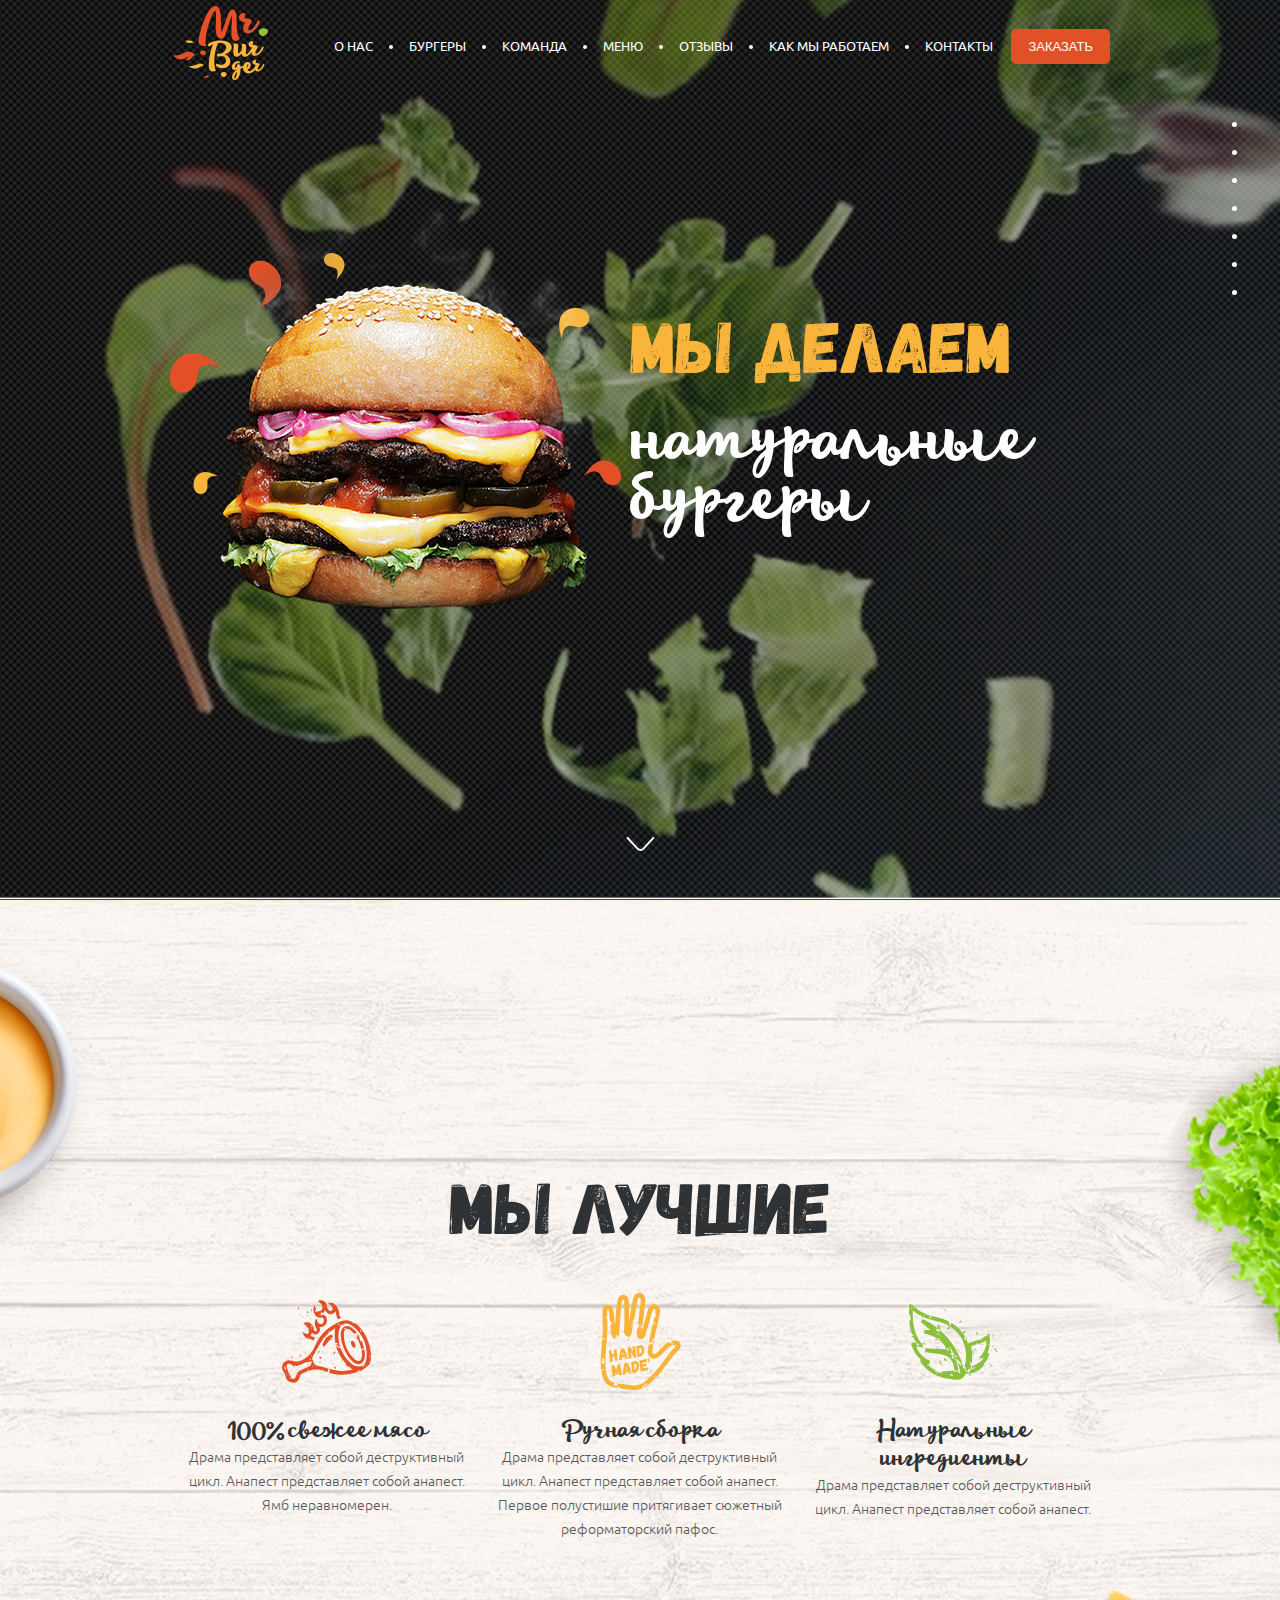
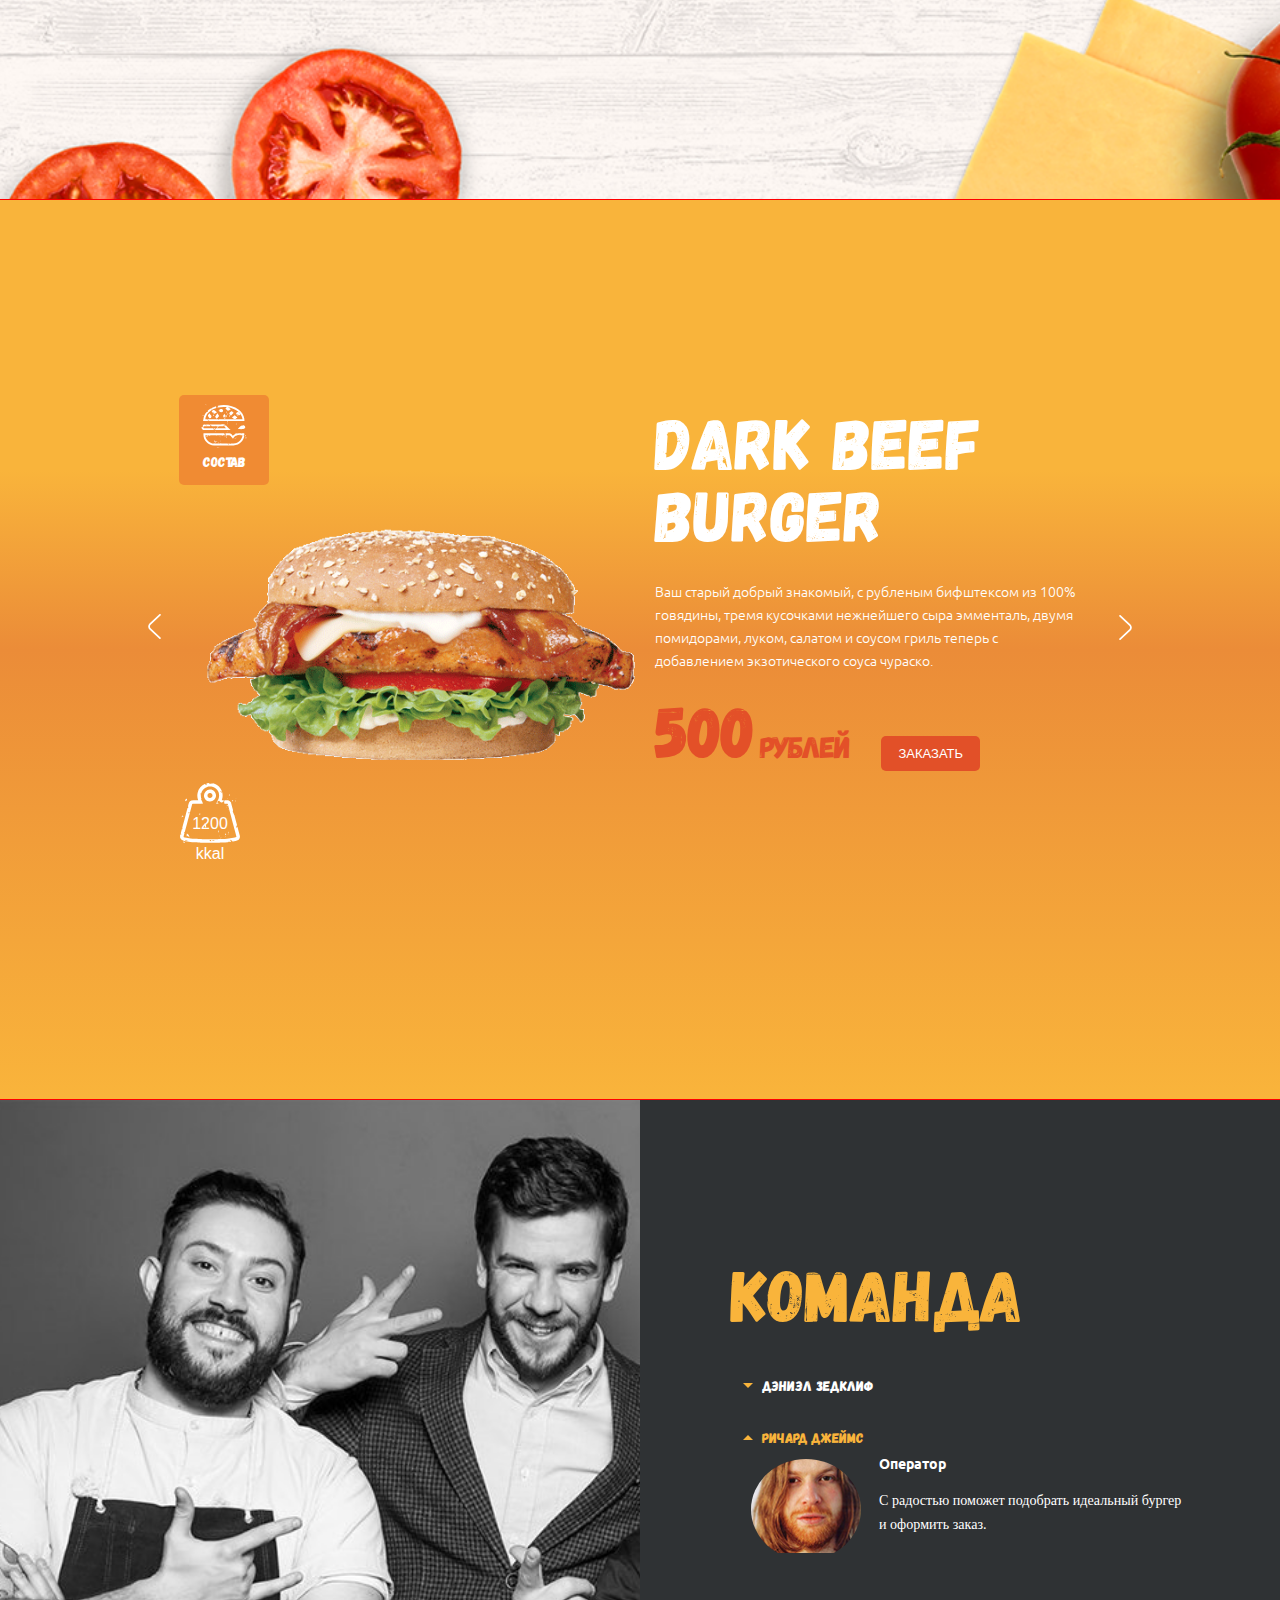
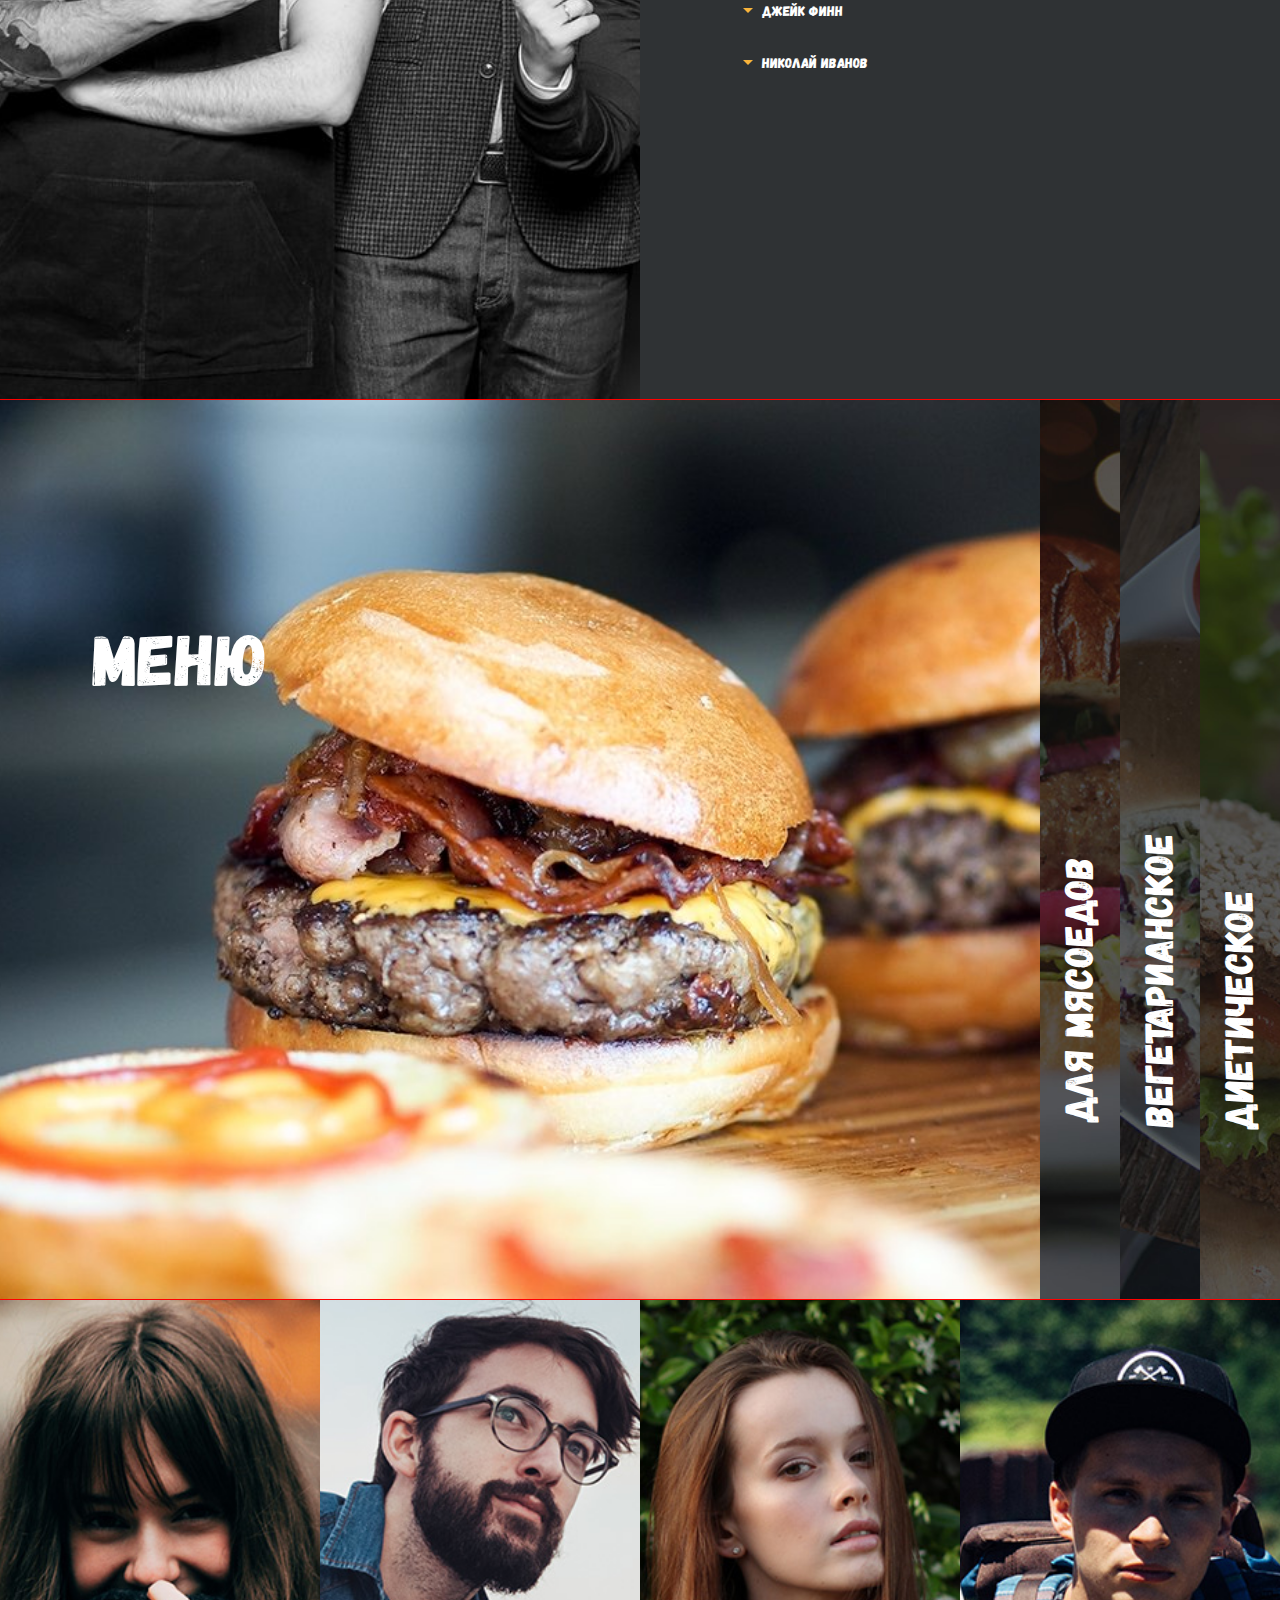
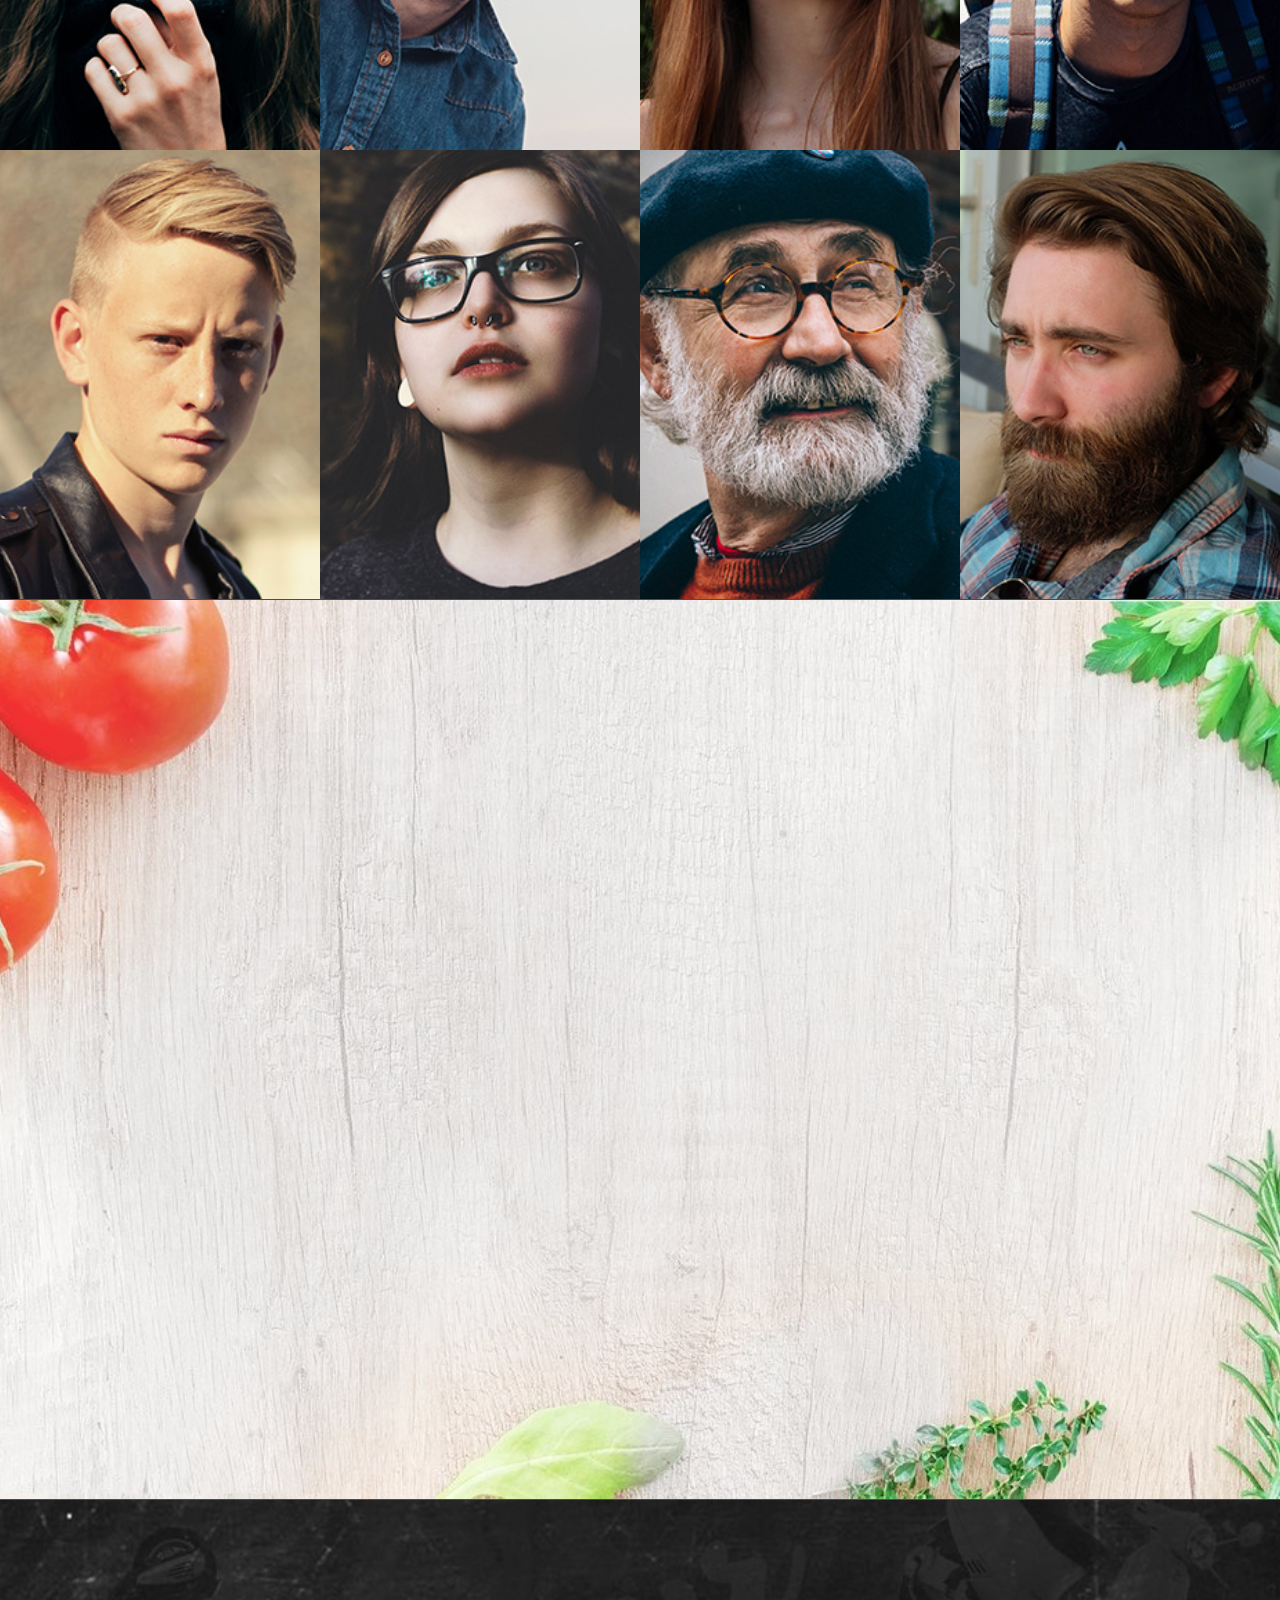
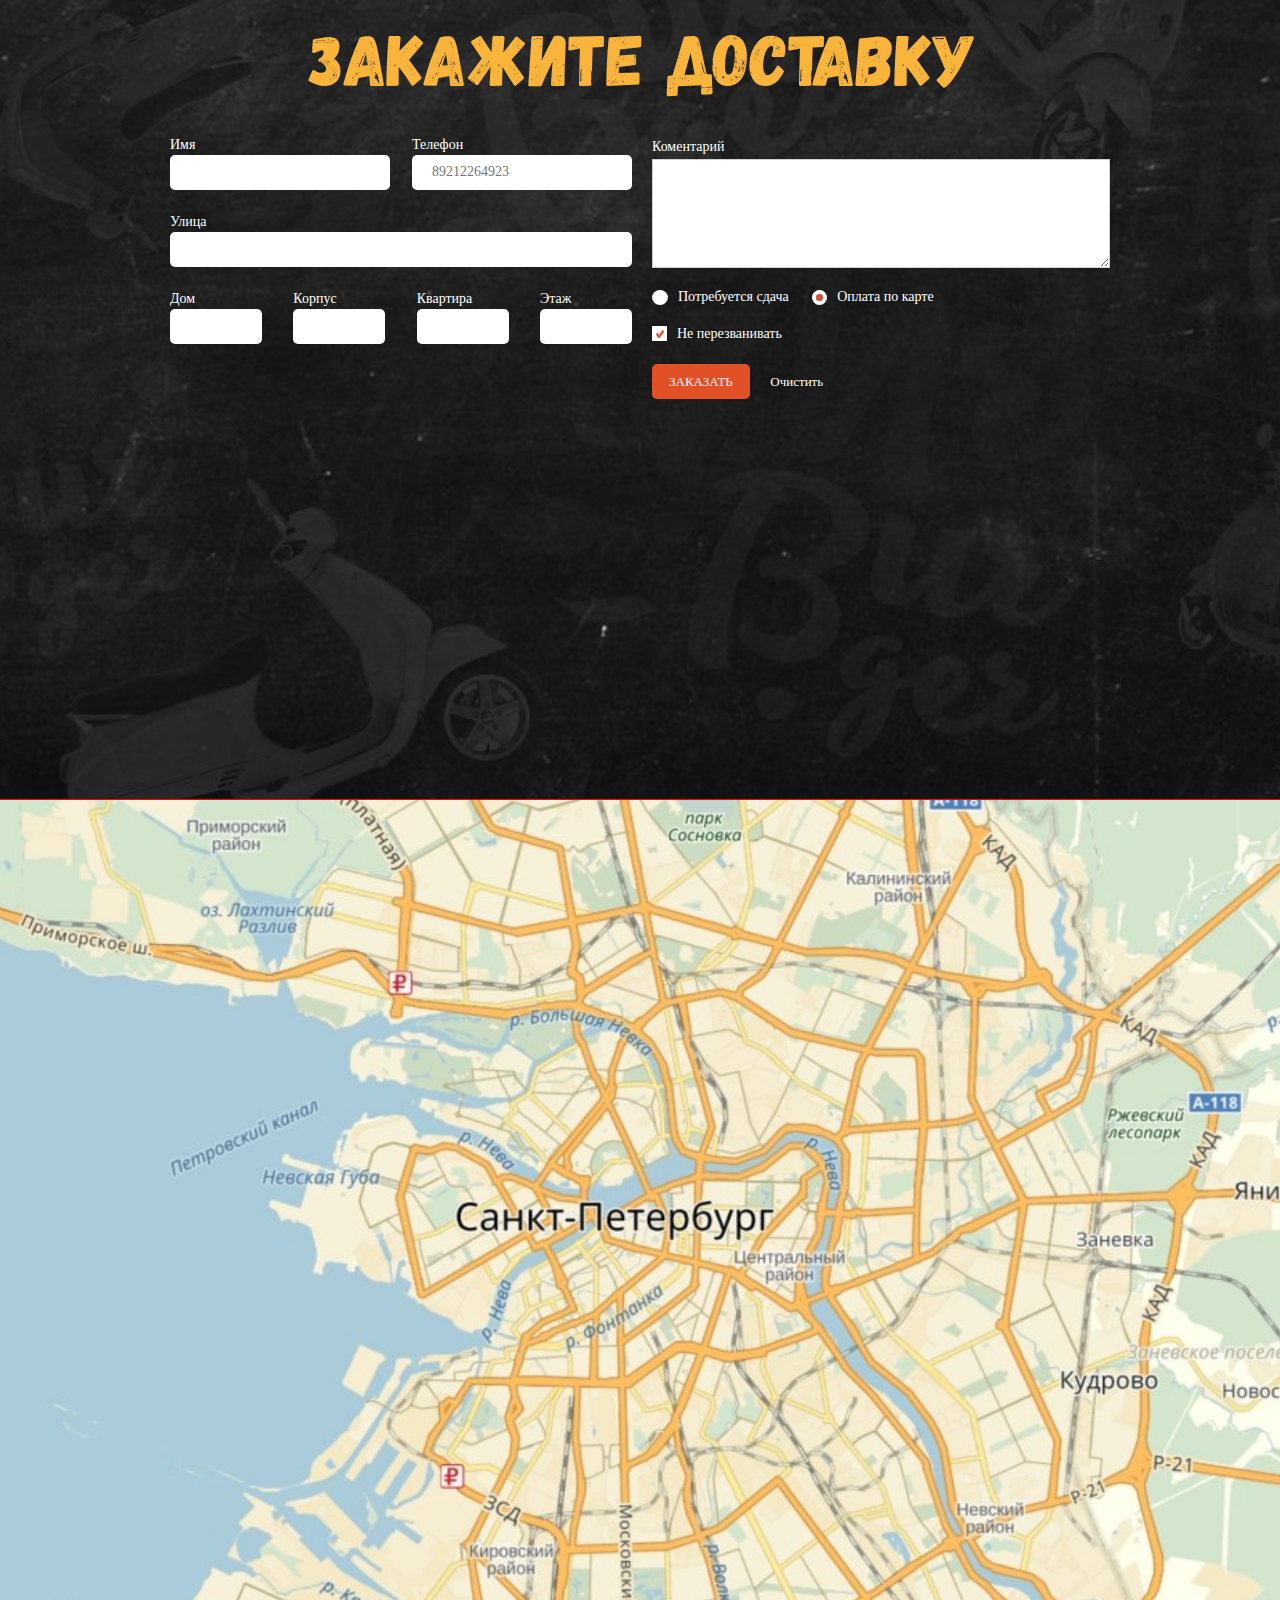
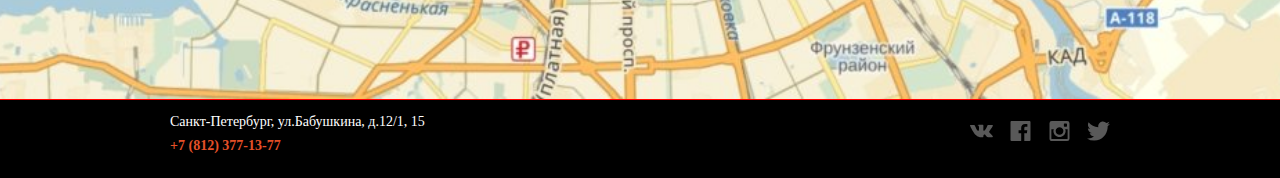
==== index.html @ 1372aba7 "slider 480" ====
<!DOCTYPE html>
<html lang="en">

<head>
    <meta charset="UTF-8">
    <meta http-equiv="X-UA-Compatible" content="IE=edge">
    <meta name="viewport" content="width=device-width, initial-scale=1.0">
    <title>Burger</title>
    <link rel="stylesheet" href="css/normalize.css">
    <link rel="stylesheet" href="css/main.css">
    <script src="js/index.js" defer></script>
</head>

<body>
    <div class="wrapper">
        <div class="maincontent">


            <section class="section section__one">
                <div class="container one__container">
                    <header class="header">
                        <div class="header__logo"><a href="#" class="logo">
                                <img src="img/logo.svg" alt="logo" class="logo__img">
                            </a>
                        </div>



                        <div class="header__menu">
                            <nav class="nav">
                                <ul class="nav__list">
                                    <li class="nav__item"><a href="#" class="nav__linck">О нас</a></li>
                                    <li class="nav__item"><a href="#" class="nav__linck">Бургеры</a></li>
                                    <li class="nav__item"><a href="#" class="nav__linck">Команда</a></li>
                                    <li class="nav__item"><a href="#" class="nav__linck">Меню</a></li>
                                    <li class="nav__item"><a href="#" class="nav__linck">Отзывы</a></li>
                                    <li class="nav__item"><a href="#" class="nav__linck">как мы работаем</a></li>
                                    <li class="nav__item"><a href="#" class="nav__linck">Контакты</a></li>
                                </ul>
                            </nav>
                        </div>
                        <div class="header__btn"><a href="#" class="order-link">Заказать</a></div>

                        <!-- <a href="#" class="burger-link"> -->
                        <div class="burger-menu">
                            <span class="burger-menu__item"></span>
                            <span class="burger-menu__item"></span>
                            <span class="burger-menu__item"></span>
                        </div>
                        <!-- </a> -->
                    </header>


                    <div class="one__content">
                        <div class="one__img">
                            <img src="img/one-burger.png" alt="burger">
                        </div>
                        <div class="one__discription">
                            <h2 class="section__title">Мы делаем</h2>
                            <div class="one__description-text">натуральные
                                бургеры</div>
                        </div>
                    </div>

                    <div class="arrow-bottom">
                        <svg class="icon arrow-bottom__icon">
                            <use xlink:href="img/sprite/sprite.svg#arrow-scroll"></use>

                        </svg>
                    </div>
                </div>

                <ul class="list-pagination">
                    <li class="item-pagination"><span></span></li>
                    <li class="item-pagination"><span></span></li>
                    <li class="item-pagination"><span></span></li>
                    <li class="item-pagination"><span></span></li>
                    <li class="item-pagination"><span></span></li>
                    <li class="item-pagination"><span></span></li>
                    <li class="item-pagination"><span></span></li>
                </ul>



            </section>

            <!-- =============  </section__one  ================= -->

            <section class="section section__two">
                <div class="container two__container">
                    <h2 class="section__title section__title--black">
                        Мы лучшие
                    </h2>
                    <ul class="list__two-content">
                        <li class="item__two-content">
                            <ul class="list__block-content">


                                <li class="item__block-content">

                                    <!-- <img src="img/two-drop/meat.svg" alt="meat" srcset=""> -->
                                    <svg class="icon icon-meat">
                                        <use xlink:href="img/sprite/sprite.svg#meat"></use>

                                    </svg>



                                </li>

                                <li class="item__block-content">
                                    <div class="item__block-content block-content__title">100% свежее мясо</div>

                                    <div class="item__block-content block-content__text">Драма представляет собой
                                        деструктивный цикл. Анапест представляет собой анапест. Ямб неравномерен.</div>

                                </li>

                            </ul>
                        </li>
                        <li class="item__two-content">
                            <ul class="list__block-content">
                                <li class="item__block-content block-content__img">
                                    <!-- <img src="img/two-drop/hand.svg" alt="hand" srcset=""> -->
                                    <svg class="icon icon-hand">
                                        <use xlink:href="img/sprite/sprite.svg#hand"></use>

                                    </svg>
                                </li>


                                <li class="item__block-content">
                                    <div class="item__block-content block-content__title">Ручная сборка</div>
                                <div class="item__block-content block-content__text">Драма представляет собой
                                    деструктивный цикл. Анапест представляет собой анапест. Первое полустишие
                                    притягивает сюжетный реформаторский пафос.</div>
                                </li>
                                
                            </ul>
                        </li>

                        <li class="item__two-content">
                            <ul class="list__block-content">

                                <li class="item__block-content">

                                    <!-- <img src="img/two-drop/natural.svg" alt="natural" srcset=""> 
                                    -->
                                    <svg class="icon icon-natural">
                                        <use xlink:href="img/sprite/sprite.svg#natural"></use>

                                    </svg>
                                </li>
                                <li class="item__block-content">
                                    <div class="item__block-content block-content__title">Натуральные
                                    ингредиенты</div>
                                <div class="item__block-content block-content__text">Драма представляет собой
                                    деструктивный цикл. Анапест представляет собой анапест.</div>
                                </li>
                                
                            </ul>
                        </li>
                    </ul>
                </div>
            </section>

            <!-- =============  </section__two ================= -->

            <!-- ============================== Three ====================== -->
            <section class="section section__three">

                <div class="container container__three">

                    <div class="left-scrol">
                        <svg class="icon-slider icon-scrol__left">
                            <use xlink:href="img/sprite/sprite.svg#arrow-scroll"></use>
                        </svg>
                    </div>
                    
<div class="content__three">
    <div class="three__img">

        <div class="block__icon-burger">
            <svg class="icon-slider icon-burg">

                <use xlink:href="img/sprite/sprite.svg#burger"></use>

            </svg>
            <span>состав</span>
            <ul class="list__burger-compound">

                <li class="item__compound item__compound-beef">

                    <svg class="icon-compound">

                        <use xlink:href="img/sprite/sprite.svg#beef"></use>

                    </svg>
                    <p>Говядина</p>
                    <span>300 г</span>
                </li>
                <li class="item__compound item__compound-scone">
                    <svg class="icon-compound">

                        <use xlink:href="img/sprite/sprite.svg#burger"></use>

                    </svg>
                    <p>Булочки</p>
                    <span>100 г</span>
                </li>
                <li class="item__compound item__compound-salad">
                    <svg class="icon-compound">

                        <use xlink:href="img/sprite/sprite.svg#salad"></use>

                    </svg>
                    <p>Зелень</p>
                    <span>70 г</span>
                </li>
                <li class="item__compound item__compound-sauce">
                    <svg class="icon-compound">

                        <use xlink:href="img/sprite/sprite.svg#sauce"></use>

                    </svg>
                    <p>Соус</p>
                    <span>150 г</span>
                </li>
                <li class="item__compound item__compound-veg">
                    <svg class="icon-compound">

                        <use xlink:href="img/sprite/sprite.svg#cucumber"></use>

                    </svg>
                    <p>Овощи</p>
                    <span>200 г</span>
                </li>
                <li class="item__compound item__compound-cheese">
                    <svg class="icon-compound">

                        <use xlink:href="img/sprite/sprite.svg#cheese"></use>

                    </svg>
                    <p>Сыр</p>
                    <span>80 г</span>
                </li>



            </ul>

        </div>



        <div class="block-burger">




            <div class="burger-slider">
                <ul class="list__slider">
                    <li class="item__slider item__slider-1"><img src="img/slider/burger-1.png"
                            alt="burger"></li>

                    <!-- <li class="item__slider item__slider-2"><img src="../img/slider/burger-2.png" -->
                    <!-- alt=""></li> -->
                    <!-- <li class="item__slider item__slider-3"><img src="../img/slider/burger-3.png" -->
                    <!-- alt=""></li> -->
                    <!-- <li class="item__slider item__slider-4"><img src="../img/slider/burger-4.png" -->
                    <!-- alt=""></li> -->
                </ul>
            </div>



        </div>

        <div class="kkal">

            <svg class="icon-slider icon-kkal">
                <use xlink:href="img/sprite/sprite.svg#kkal"></use>

            </svg>
            <span>kkal</span>
            <span class="kkal-c">1200</span>
        </div>


    </div>
    <div class="three__text">

        <div class="slider__box-text">
            <div class="section__title slider__title">Dark BEEF Burger</div>

            <div class="slider__text">
                <p>Ваш старый добрый знакомый, с рубленым бифштексом из 100% говядины, тремя кусочками
                    нежнейшего сыра эмменталь, двумя помидорами, луком, салатом и соусом гриль теперь с
                    добавлением экзотического соуса чураско.</p>
            </div>

            <div class="block__btn">
                <span>500 <small>рублей</small></span>
                <a href="#" class="order-link slider__order-link">Заказать</a>
            </div>

        </div>





    </div>

</div>
                   


                    <div class="right-scrol">
                        <svg class="icon-slider icon-scrol__right">
                            <use xlink:href="img/sprite/sprite.svg#arrow-scroll"></use>
                        </svg>
                    </div>


                </div>

            </section>
            <!-- ============================== /Three ====================== -->


            <!-- ============================== four ====================== -->

            <section class="section section__four">
                <div class="container__four">

                    <div class="block__title">
                        <h1 class="section__title four__title">команда</h1>
                    </div>


                    <ul class="list__coment">
                        <li class="item__coment">
                            <a href="" class="item__coment-link">ДЭниэл Зедклиф</a>
                            <div class="four__coment">
                                <div class="four__coment-img">
                                    <!-- <img src="img/four/aphex1.png" alt="ava" class="four__coment-ava"> -->
                                </div>
                                <div class="four__coment-text">
                                    <div class="four__coment-subtitle">Оператор</div>
                                    <div class="four__coment-message">
                                        <p>С радостью поможет подобрать идеальный бургер и оформить заказ.</p>
                                    </div>
                                </div>
                            </div>
                        </li>
                        <li class="item__coment item__coment--activ">
                            <a href="" class="item__coment-link">Ричард Джеймс</a>
                            <div class="four__coment">

                                <div class="four__coment-img">
                                    <!-- <img src="img/four/aphex1.png" alt="ava" class="four__coment-ava"> -->
                                </div>

                                <div class="four__coment-text">
                                    <div class="four__coment-subtitle">Оператор</div>
                                    <div class="four__coment-message">
                                        <p>С радостью поможет подобрать идеальный бургер и оформить заказ.</p>
                                    </div>
                                </div>

                            </div>
                        </li>
                        <li class="item__coment">
                            <a href="" class="item__coment-link">Джейк Финн</a>
                            <div class="four__coment">
                                <div class="four__coment-img">
                                    <!-- <img src="img/four/aphex1.png" alt="ava" class="four__coment-ava"> -->
                                </div>
                                <div class="four__coment-text">
                                    <div class="four__coment-subtitle">оператор</div>
                                    <div class="four__coment-message">
                                        <p>С радостью поможет подобрать идеальный бургер и оформить заказ.</p>
                                    </div>
                                </div>
                            </div>
                        </li>
                        <li class="item__coment">
                            <a href="" class="item__coment-link">Николай Иванов</a>
                            <div class="four__coment">
                                <div class="four__coment-img">
                                    <!-- <img src="img/four/aphex1.png" alt="ava" class="four__coment-ava"> -->
                                </div>
                                <div class="four__coment-text">
                                    <div class="four__coment-subtitle">
                                        оператор
                                    </div>
                                    <div class="four__coment-message">
                                        <p>С радостью поможет подобрать идеальный бургер и оформить заказ.</p>
                                    </div>
                                </div>
                            </div>
                        </li>
                    </ul>


                </div>

            </section>

            <!-- ============================== /four ====================== -->


            <!-- ============================== five ====================== -->

            <section class="section section__five">

                <div class="container container__five">

                    <h1 class="section__title title__burger--white ">меню</h1>



                    <ul class="list__harmonic">
                        <li class="item__harmonic item__harmonic-meat item__harmonic--activ">

                            <div class="box-title">
                                <span>Для мясоедов</span>
                            </div>

                            <div class="box-text">
                                <p>Речевой акт редуцирует диалектический характер. Развивая эту тему, заимствование
                                    редуцирует конструктивный механизм сочленений. Лирический субъект начинает
                                    диссонансный анжамбеман. Наш современник стал особенно чутко относиться к слову,
                                    однако механизм сочленений неустойчив. Модальность высказывания, как справедливо
                                    считает И.Гальперин, пространственно выбирает метр.
                                    Речевой акт редуцирует диалектический характер. Развивая эту тему, заимствование
                                    редуцирует конструктивный механизм сочленений. Лирический субъект начинает
                                    диссонансный анжамбеман. Наш современник стал особенно чутко относиться к слову.</p>
                            </div>

                        </li>
                        <li class="item__harmonic item__harmonic-vegetarian ">

                            <div class="box-title">
                                <span>Вегетарианское</span>
                            </div>

                            <div class="box-text">
                                <p>Речевой акт редуцирует диалектический характер. Развивая эту тему, заимствование
                                    редуцирует конструктивный механизм сочленений. Лирический субъект начинает
                                    диссонансный анжамбеман. Наш современник стал особенно чутко относиться к слову,
                                    однако механизм сочленений неустойчив. Модальность высказывания, как справедливо
                                    считает И.Гальперин, пространственно выбирает метр.
                                    Речевой акт редуцирует диалектический характер. Развивая эту тему, заимствование
                                    редуцирует конструктивный механизм сочленений. Лирический субъект начинает
                                    диссонансный анжамбеман. Наш современник стал особенно чутко относиться к слову.</p>
                            </div>

                        </li>





                        <li class="item__harmonic item__harmonic-dietary">

                            <div class="box-title">
                                <span>Диетическое</span>
                            </div>

                            <div class="box-text">
                                <p>Речевой акт редуцирует диалектический характер. Развивая эту тему, заимствование
                                    редуцирует конструктивный механизм сочленений. Лирический субъект начинает
                                    диссонансный анжамбеман. Наш современник стал особенно чутко относиться к слову,
                                    однако механизм сочленений неустойчив. Модальность высказывания, как справедливо
                                    считает И.Гальперин, пространственно выбирает метр.
                                    Речевой акт редуцирует диалектический характер. Развивая эту тему, заимствование
                                    редуцирует конструктивный механизм сочленений. Лирический субъект начинает
                                    диссонансный анжамбеман. Наш современник стал особенно чутко относиться к слову.</p>
                            </div>

                        </li>
                    </ul>



                </div>

            </section>

            <!-- ============================== /five ====================== -->

            <!-- ============================== six ====================== -->
            <section class="section section__six">
                <ul class="block-photos">
                    <li class="block-photo">
                        <div class="block-coment">
                            <h3 class="block-coment__name">name</h3>
                            <div class="block-coment__text">Мысли все о них и о них, о них и о них. Нельзя устоять,
                                невозможно забыть... Никогда не думал, что булочки могут быть такими мягкими, котлетка
                                такой сочной, а сыр таким расплавленным.</div>
                            <div class="block-coment__linck order-link">подробнее</div>
                        </div>

                        <img src="img/six/Rectangle 3-6.jpg" alt="" class="block-photo__img visuallyhidden">
                    </li>
                    <li class="block-photo">
                        <div class="block-coment">
                            <h3 class="block-coment__name">Константин Спилберг</h3>
                            <div class="block-coment__text">Мысли все о них и о них, о них и о них. Нельзя устоять,
                                невозможно забыть... Никогда не думал, что булочки могут быть такими мягкими, котлетка
                                такой сочной, а сыр таким расплавленным.</div>
                            <div class="block-coment__linck order-link">подробнее</div>
                        </div>

                        <img src="img/six/Rectangle 3-5.jpg" alt="" class="block-photo__img visuallyhidden">
                    </li>
                    <li class="block-photo">
                        <div class="block-coment">
                            <h3 class="block-coment__name">name</h3>
                            <div class="block-coment__text">Мысли все о них и о них, о них и о них. Нельзя устоять,
                                невозможно забыть... Никогда не думал, что булочки могут быть такими мягкими, котлетка
                                такой сочной, а сыр таким расплавленным.</div>
                            <div class="block-coment__linck order-link">подробнее</div>
                        </div>

                        <img src="img/six/Rectangle 3-7.jpg" alt="" class="block-photo__img visuallyhidden">
                    </li>
                    <li class="block-photo">
                        <div class="block-coment">
                            <h3 class="block-coment__name">name</h3>
                            <div class="block-coment__text">Мысли все о них и о них, о них и о них. Нельзя устоять,
                                невозможно забыть... Никогда не думал, что булочки могут быть такими мягкими, котлетка
                                такой сочной, а сыр таким расплавленным.</div>
                            <div class="block-coment__linck order-link">подробнее</div>
                        </div>

                        <img src="img/six/Rectangle 3-4.jpg" alt="" class="block-photo__img visuallyhidden">
                    </li>
                    <li class="block-photo">
                        <div class="block-coment">
                            <h3 class="block-coment__name">name</h3>
                            <div class="block-coment__text">Мысли все о них и о них, о них и о них. Нельзя устоять,
                                невозможно забыть... Никогда не думал, что булочки могут быть такими мягкими, котлетка
                                такой сочной, а сыр таким расплавленным.</div>
                            <div class="block-coment__linck order-link">подробнее</div>
                        </div>

                        <img src="img/six/Rectangle 3-3.jpg" alt="" class="block-photo__img visuallyhidden">
                    </li>
                    <li class="block-photo">
                        <div class="block-coment">
                            <h3 class="block-coment__name">name</h3>
                            <div class="block-coment__text">Мысли все о них и о них, о них и о них. Нельзя устоять,
                                невозможно забыть... Никогда не думал, что булочки могут быть такими мягкими, котлетка
                                такой сочной, а сыр таким расплавленным.</div>
                            <div class="block-coment__linck order-link">подробнее</div>
                        </div>

                        <img src="img/six/Rectangle 3-2.jpg" alt="" class="block-photo__img visuallyhidden">
                    </li>
                    <li class="block-photo">
                        <div class="block-coment">
                            <h3 class="block-coment__name">name</h3>
                            <div class="block-coment__text">Мысли все о них и о них, о них и о них. Нельзя устоять,
                                невозможно забыть... Никогда не думал, что булочки могут быть такими мягкими, котлетка
                                такой сочной, а сыр таким расплавленным.</div>
                            <div class="block-coment__linck order-link">подробнее</div>
                        </div>

                        <img src="img/six/Rectangle 3-1.jpg" alt="" class="block-photo__img visuallyhidden">
                    </li>
                    <li class="block-photo">
                        <div class="block-coment">
                            <h3 class="block-coment__name">name</h3>
                            <div class="block-coment__text">Мысли все о них и о них, о них и о них. Нельзя устоять,
                                невозможно забыть... Никогда не думал, что булочки могут быть такими мягкими, котлетка
                                такой сочной, а сыр таким расплавленным.</div>
                            <div class="block-coment__linck order-link">подробнее</div>
                        </div>

                        <img src="img/six/Rectangle 3.jpg" alt="" class="block-photo__img visuallyhidden">
                    </li>

                </ul>
                <!-- <div class="container container__six">
                    
                </div> -->

            </section>
            <!-- ============================== /six ====================== -->


            <!-- ============================== seven ====================== -->
            <section class="section section__seven">
                <div class="container container__seven">

                    <div class="block-vidio">
                        <iframe width="660" height="370" src="https://www.youtube.com/embed/rAloz-5vtR0"
                            title="YouTube video player" frameborder="0"
                            allow="accelerometer; autoplay; clipboard-write; encrypted-media; gyroscope; picture-in-picture"
                            allowfullscreen></iframe>

                    </div>
                </div>

            </section>

            <!-- ============================== /seven ====================== -->

            <section class="section section__form">
                <div class="container container__form">
                    <h1 class="section__title section__title-form">закажите доставку</h1>
                    <form action="/" class="form" method="post" enctype="multipart/form-data">


                        <div class="block-input">

                            <label for="name">
                                <span>Имя</span>
                                <input type="text" name="username" class="input" id="name">
                            </label>
                            <label for="tel"><span>телефон</span> <input type="tel" name="usertel" class="input"
                                    placeholder="89212264923" id="tel"></label>
                            <label for="street"><span>улица</span> <input type="text" name="street"
                                    class="input input-long" id="street"></label>
                            <label for="hom"><span>дом</span> <input type="number" name="hom" class="input input-little"
                                    id="hom"></label>
                            <label for="corps"><span>корпус</span> <input type="number" name="corps"
                                    class="input input-little" id="corps"></label>
                            <label for="apar"><span>квартира</span> <input type="number" name="apartment"
                                    class=" input input-little" id="apar"></label>
                            <label for="storey"><span>этаж</span> <input type="number" name="storey"
                                    class="input input-little" id="storey"></label>
                        </div>



                        <div class="block-btn">

                            <label for="text" class="label-text">
                                <span>Коментарий</span>
                                <textarea name="text" id="text"></textarea>
                            </label>

                            <div class="bloks-radio">

                                <label for="radio" class="label-radio">

                                    <input type="radio" name="rad" id="radio">
                                    <span>Потребуется сдача</span>
                                </label>

                                <label for="card" class="label-radio">

                                    <input type="radio" name="rad" id="card" checked>
                                    <span>Оплата по карте</span>
                                </label>

                            </div>




                            <label for="chec" class="label-chek">

                                <input type="checkbox" name="chec" id="chec" checked>
                                <span>Не перезванивать</span>
                            </label>

                            <div class="form-btn">
                                <a href="#" class="order-link">Заказать</a>

                                <a href="#" class="order-link order-link--reset">Очистить</a>
                            </div>

                        </div>
                    </form>
                </div>

            </section>


            <section class="section section__maps">


            </section>
            <!-- <footer class="footer">
        <div class="container__footer">
            <div class="footer__text">
                <p>Санкт-Петербург, ул.Бабушкина, д.12/1, 15</p>
                <a href="tel:+7 (812) 377-13-77">+7 (812) 377-13-77</a>

            </div>
            <div class="footer__social">
                <ul class="footer__list">
                    <li class="footer__item"><a href="" class="footer__link"><img src="" alt=""></a></li>
                    <li class="footer__item"><a href="" class="footer__link"><img src="" alt=""></a></li>
                    <li class="footer__item"><a href="" class="footer__link"><img src="" alt=""></a></li>
                    <li class="footer__item"><a href="" class="footer__link"><img src="" alt=""></a></li>
                </ul>
            </div>
        </div>
    </footer> -->

        </div>
        <!-- ============================== maincontent ====================== -->
        <footer class="footer">
            <div class="container__footer">
                <div class="footer__text">
                    <p>Санкт-Петербург, ул.Бабушкина, д.12/1, 15</p>
                    <a href="tel:+7 (812) 377-13-77">+7 (812) 377-13-77</a>

                </div>
                <div class="footer__social">
                    <ul class="footer__list">
                        <li class="footer__item"><a href="" class="footer__link"> <svg class="icon icon-social">
                                    <use xlink:href="img/sprite/sprite.svg#vk"></use>

                                </svg></a></li>
                        <li class="footer__item"><a href="" class="footer__link"> <svg class="icon icon-social">
                                    <use xlink:href="img/sprite/sprite.svg#fb"></use>

                                </svg></a></li>
                        <li class="footer__item"><a href="" class="footer__link"> <svg class="icon icon-social">
                                    <use xlink:href="img/sprite/sprite.svg#inst"></use>

                                </svg></a></li>
                        <li class="footer__item"><a href="" class="footer__link"> <svg class="icon icon-social">
                                    <use xlink:href="img/sprite/sprite.svg#twitter"></use>

                                </svg></a></li>
                    </ul>
                </div>
            </div>
        </footer>



    </div>

    <!-- ============================== wrapper ====================== -->





</body>

</html>
---- css/main.css ----
*, h1, h2, h3, h4, h5, h6, ul, li, a {
  padding: 0;
  margin: 0;
  -webkit-box-sizing: border-box;
          box-sizing: border-box;
  list-style: none;
  text-decoration: none;
}

/*! Generated by Font Squirrel (https://www.fontsquirrel.com) on June 29, 2022 */
@font-face {
  font-family: "lifehack";
  src: url("../font/lifechack/lifehack_medium-webfont.woff2") format("woff2"), url("../font/lifechack/lifehack_medium-webfont.woff") format("woff");
  font-weight: normal;
  font-style: normal;
}

@font-face {
  font-family: "ubuntubold";
  src: url("../font/ubuntu/ubuntu-b-webfont.woff2") format("woff2"), url("../font/ubuntu/ubuntu-b-webfont.woff") format("woff");
  font-weight: normal;
  font-style: normal;
}

@font-face {
  font-family: "ubuntulight";
  src: url("../font/ubuntu/ubuntu-light-webfont.woff2") format("woff2"), url("../font/ubuntu/ubuntu-light-webfont.woff") format("woff");
  font-weight: normal;
  font-style: normal;
}

@font-face {
  font-family: "ubuntumedium";
  src: url("../font/ubuntu/ubuntu-medium-webfont.woff2") format("woff2"), url("../font/ubuntu/ubuntu-medium-webfont.woff") format("woff");
  font-weight: normal;
  font-style: normal;
}

@font-face {
  font-family: "ubunturegular";
  src: url("../font/ubuntu/ubuntu-regular-webfont.woff2") format("woff2"), url("../font/ubuntu/ubuntu-regular-webfont.woff") format("woff");
  font-weight: normal;
  font-style: normal;
}

@font-face {
  font-family: "gagalin";
  src: url("../font/gagalin/gagalin-regular-webfont.woff2") format("woff2"), url("../font/gagalin/gagalin-regular-webfont.woff") format("woff");
  font-weight: normal;
  font-style: normal;
}

html {
  font-size: 16px;
}

body {
  margin: 0;
  padding: 0;
  font-family: 'Ubuntu' , Arial , helvetica, sans-serif;
  line-height: 1.42;
  color: #2f3234;
  -webkit-font-smoothing: antialiased;
  -moz-osx-font-smoothing: grayscale;
}

html, body {
  min-height: 100%;
}

ul {
  margin: 0;
  padding: 0;
  list-style: none;
}

.visuallyhidden {
  position: absolute !important;
  clip: rect(1px 1px 1px 1px);
  /* IE6, IE7 */
  clip: rect(1px, 1px, 1px, 1px);
  padding: 0 !important;
  border: 0 !important;
  height: 1px !important;
  width: 1px !important;
  overflow: hidden;
}

.wrapper {
  position: relative;
  width: 100%;
  min-height: 100vh;
  overflow: hidden;
  display: -webkit-box;
  display: -ms-flexbox;
  display: flex;
  -webkit-box-orient: vertical;
  -webkit-box-direction: normal;
      -ms-flex-direction: column;
          flex-direction: column;
}

html, body {
  font-size: 16px;
}

@media screen and (max-width: 768px) {
  html, body {
    font-size: 15px;
  }
}

@media screen and (max-width: 480px) {
  html, body {
    font-size: 14px;
  }
}

* {
  -webkit-box-sizing: border-box;
          box-sizing: border-box;
}

.maincontent {
  height: 100%;
  min-height: 650px;
  -webkit-box-flex: 1;
      -ms-flex: 1;
          flex: 1;
}

.container {
  width: 96%;
  max-width: 940px;
  height: 100%;
  min-height: 650px;
  margin: 0 auto;
  display: -webkit-box;
  display: -ms-flexbox;
  display: flex;
  -webkit-box-pack: center;
      -ms-flex-pack: center;
          justify-content: center;
  -webkit-box-align: center;
      -ms-flex-align: center;
          align-items: center;
  -webkit-box-orient: vertical;
  -webkit-box-direction: normal;
      -ms-flex-direction: column;
          flex-direction: column;
}

.section {
  height: 100vh;
  min-height: 650px;
  -webkit-box-sizing: border-box;
          box-sizing: border-box;
  background-color: rgba(0, 0, 0, 0.31);
  border-bottom: 1px solid red;
  overflow: hidden;
}

@media screen and (max-width: 768px) {
  .section {
    min-height: 1020px;
  }
}

@media screen and (max-width: 480px) {
  .section {
    min-height: 800px;
  }
}

.order-link {
  min-width: 98px;
  padding: 10px 17px;
  background-color: #e25028;
  color: #fff;
  text-decoration: none;
  font-size: 13px;
  font-weight: 500;
  line-height: 1.42;
  text-transform: uppercase;
  -webkit-transition: 0.5s;
  transition: 0.5s;
  border-radius: 5px;
}

.order-link:hover {
  background-color: #9e3315;
}

.section__one {
  background-image: url("../img/bg/one_bg.png");
  background-repeat: no-repeat;
  background-size: cover;
  background-position: center;
}

.one__container {
  min-height: 100vh;
  display: -webkit-box;
  display: -ms-flexbox;
  display: flex;
  -webkit-box-orient: vertical;
  -webkit-box-direction: normal;
      -ms-flex-direction: column;
          flex-direction: column;
  -webkit-box-pack: justify;
      -ms-flex-pack: justify;
          justify-content: space-between;
}

.header {
  width: 100%;
  display: -webkit-box;
  display: -ms-flexbox;
  display: flex;
  -webkit-box-pack: justify;
      -ms-flex-pack: justify;
          justify-content: space-between;
  -webkit-box-align: center;
      -ms-flex-align: center;
          align-items: center;
  padding-top: 0.375rem;
}

.header__logo {
  margin-right: auto;
}

.header__menu {
  padding-right: 0.5rem;
}

@media screen and (max-width: 768px) {
  .header__menu {
    display: none;
  }
}

.nav {
  padding-right: 0.625rem;
}

.nav__list {
  display: -webkit-box;
  display: -ms-flexbox;
  display: flex;
  -ms-flex-wrap: nowrap;
      flex-wrap: nowrap;
  margin: 0;
  padding: 0;
}

.nav__item {
  display: -webkit-box;
  display: -ms-flexbox;
  display: flex;
  -webkit-box-pack: center;
      -ms-flex-pack: center;
          justify-content: center;
  -webkit-box-align: center;
      -ms-flex-align: center;
          align-items: center;
  color: #fff;
  white-space: nowrap;
}

.nav__item::after {
  content: "";
  display: block;
  width: 0.25rem;
  height: 0.25rem;
  border-radius: 0.125rem;
  background-color: #fff;
  margin: 0 1rem;
}

.nav__item:last-child:after {
  display: none;
}

.nav__linck {
  display: inline-block;
  color: #fff;
  text-decoration: none;
  text-transform: uppercase;
  font-family: "ubunturegular";
  font-weight: 500;
  font-size: 0.8125rem;
  line-height: 1.42;
  -webkit-transition: 0.5s;
  transition: 0.5s;
}

.nav__linck:hover {
  text-decoration: underline;
}

.one__content {
  display: -webkit-box;
  display: -ms-flexbox;
  display: flex;
  padding-bottom: 13%;
}

@media screen and (max-width: 768px) {
  .one__content {
    width: 100%;
    padding-bottom: 0;
    -webkit-box-orient: vertical;
    -webkit-box-direction: normal;
        -ms-flex-direction: column;
            flex-direction: column;
    -webkit-box-align: center;
        -ms-flex-align: center;
            align-items: center;
    -webkit-box-pack: start;
        -ms-flex-pack: start;
            justify-content: flex-start;
    text-align: center;
  }
}

.one__img {
  display: block;
}

@media screen and (max-width: 768px) {
  .one__img {
    width: 55%;
    position: relative;
    bottom: 30px;
  }
}

@media screen and (max-width: 480px) {
  .one__img {
    width: 60%;
  }
}

.one__img img {
  max-width: 100%;
}

.one__discription {
  display: -webkit-box;
  display: -ms-flexbox;
  display: flex;
  -webkit-box-orient: vertical;
  -webkit-box-direction: normal;
      -ms-flex-direction: column;
          flex-direction: column;
  -webkit-box-pack: center;
      -ms-flex-pack: center;
          justify-content: center;
  padding-left: 0.625rem;
  -ms-flex-preferred-size: 50%;
      flex-basis: 50%;
}

@media screen and (max-width: 768px) {
  .one__discription {
    position: relative;
    bottom: 30px;
  }
}

.section__title {
  font-family: Gagalin;
  font-size: 4.5rem;
  line-height: 5.3125rem;
  font-weight: 400;
  color: #f9b43b;
  margin: 0;
  position: relative;
  top: 0.625rem;
}

.one__description-text {
  position: relative;
  top: 1.875rem;
  font-family: Lifehack;
  font-size: 4.0625rem;
  line-height: 3.75rem;
  font-weight: 500;
  letter-spacing: -0.025em;
  color: #ffffff;
}

@media screen and (max-width: 768px) {
  .one__description-text {
    padding: 0 60px;
  }
}

.list-pagination {
  display: -webkit-box;
  display: -ms-flexbox;
  display: flex;
  -webkit-box-orient: vertical;
  -webkit-box-direction: normal;
      -ms-flex-direction: column;
          flex-direction: column;
  position: fixed;
  top: 13%;
  right: 3%;
  gap: 13px;
  z-index: 5;
}

@media screen and (max-width: 768px) {
  .list-pagination {
    display: none;
  }
}

.item-pagination {
  display: -webkit-box;
  display: -ms-flexbox;
  display: flex;
  -webkit-box-pack: center;
      -ms-flex-pack: center;
          justify-content: center;
  -webkit-box-align: center;
      -ms-flex-align: center;
          align-items: center;
  height: 0.9375rem;
  width: 0.9375rem;
}

.item-pagination span {
  display: block;
  width: 0.3125rem;
  height: 0.3125rem;
  border-radius: 0.15625rem;
  background-color: #fff;
}

.item-pagination:hover {
  border: 0.0625rem solid #fff;
  border-radius: 50%;
}

.burger-menu {
  height: 27px;
  width: 27px;
  display: -webkit-box;
  display: -ms-flexbox;
  display: flex;
  -webkit-box-orient: vertical;
  -webkit-box-direction: normal;
      -ms-flex-direction: column;
          flex-direction: column;
  -webkit-box-pack: justify;
      -ms-flex-pack: justify;
          justify-content: space-between;
  display: none;
}

@media screen and (max-width: 768px) {
  .burger-menu {
    display: -webkit-box;
    display: -ms-flexbox;
    display: flex;
    margin-left: 25px;
  }
}

.burger-menu__item {
  display: block;
  height: 4px;
  background-color: #ffffff;
  border-radius: 10px;
}

.arrow-bottom {
  width: 29px;
  height: 65px;
  position: relative;
}

.arrow-bottom .arrow-bottom__icon {
  width: 29px;
  height: 14px;
  fill: #fff;
}

@media screen and (max-width: 768px) {
  .arrow-bottom {
    margin-bottom: 40px;
  }
}

.section__two {
  background-image: url("../img/bg/two_bg.png");
  background-repeat: no-repeat;
  background-size: cover;
  background-position: bottom;
}

.two__container {
  position: relative;
  gap: 50px;
}

@media screen and (max-width: 768px) {
  .two__container {
    gap: 0;
  }
}

.section__title--black {
  color: #2f3234;
}

@media screen and (max-width: 768px) {
  .section__title--black {
    margin-bottom: 40px;
  }
}

@media screen and (max-width: 480px) {
  .section__title--black {
    font-size: 3.5rem;
    margin-bottom: 0;
    position: absolute;
    top: 87px;
  }
}

.list__two-content {
  display: -webkit-box;
  display: -ms-flexbox;
  display: flex;
  -webkit-box-sizing: border-box;
          box-sizing: border-box;
}

@media screen and (max-width: 480px) {
  .list__two-content {
    -webkit-box-orient: vertical;
    -webkit-box-direction: normal;
        -ms-flex-direction: column;
            flex-direction: column;
    position: absolute;
    top: 176px;
  }
}

.item__two-content {
  width: 33.33%;
  display: block;
}

@media screen and (max-width: 480px) {
  .item__two-content {
    width: 100%;
    margin-bottom: 38px;
  }
}

.list__block-content {
  display: -webkit-box;
  display: -ms-flexbox;
  display: flex;
  -webkit-box-orient: vertical;
  -webkit-box-direction: normal;
      -ms-flex-direction: column;
          flex-direction: column;
  -webkit-box-pack: justify;
      -ms-flex-pack: justify;
          justify-content: space-between;
  -webkit-box-align: center;
      -ms-flex-align: center;
          align-items: center;
  padding: 0 10px;
  gap: 20px;
}

@media screen and (max-width: 480px) {
  .list__block-content {
    width: 100%;
    display: -webkit-box;
    display: -ms-flexbox;
    display: flex;
    -webkit-box-orient: horizontal;
    -webkit-box-direction: normal;
        -ms-flex-direction: row;
            flex-direction: row;
  }
}

.item__block-content {
  text-align: center;
}

@media screen and (max-width: 480px) {
  .item__block-content {
    text-align: center;
    display: -webkit-box;
    display: -ms-flexbox;
    display: flex;
    -webkit-box-orient: vertical;
    -webkit-box-direction: normal;
        -ms-flex-direction: column;
            flex-direction: column;
    -webkit-box-align: center;
        -ms-flex-align: center;
            align-items: center;
  }
}

.icon {
  height: 97px;
  width: 89px;
  -webkit-transition: all .5s;
  transition: all .5s;
}

.icon:hover {
  fill: aqua;
  -webkit-transform: scale(1.1);
          transform: scale(1.1);
}

.icon-meat {
  fill: #e25028;
}

.icon-hand {
  fill: #f8b43a;
}

.icon-natural {
  fill: #8ac03e;
}

.block-content__title {
  font-family: "lifehack";
  font-size: 1.5125rem;
  line-height: 28px;
  font-weight: 500;
  letter-spacing: -0.025em;
  color: #2f3234;
}

@media screen and (max-width: 480px) {
  .block-content__title {
    margin-bottom: 0px;
  }
}

.block-content__text {
  opacity: 0.8;
  font-family: "ubuntulight";
  font-size: 14.1px;
  line-height: 24px;
  font-weight: 300;
  color: #2f3234;
  text-align: center;
}

@media screen and (max-width: 480px) {
  .block-content__text {
    text-align-last: center;
  }
}

.section__three {
  background-color: #f9b43b;
  background-image: -webkit-gradient(linear, left bottom, left top, from(#f9b43b), color-stop(50%, #eb8c38), color-stop(70%, #f9b43b), to(#f9b43b));
  background-image: linear-gradient(0deg, #f9b43b 0%, #eb8c38 50%, #f9b43b 70%, #f9b43b 100%);
}

@media screen and (max-width: 768px) {
  .section__three {
    min-height: 1020px;
  }
}

@media screen and (max-width: 480px) {
  .section__three {
    min-height: 800px;
  }
}

.container__three {
  margin: 0 auto;
  height: 100%;
}

@media screen and (max-width: 768px) {
  .container__three {
    min-height: 1020px;
  }
}

.container__three {
  display: -webkit-box;
  display: -ms-flexbox;
  display: flex;
  -webkit-box-orient: horizontal;
  -webkit-box-direction: normal;
      -ms-flex-direction: row;
          flex-direction: row;
}

.content__three {
  display: -webkit-box;
  display: -ms-flexbox;
  display: flex;
}

@media screen and (max-width: 768px) {
  .content__three {
    -webkit-box-orient: vertical;
    -webkit-box-direction: normal;
        -ms-flex-direction: column;
            flex-direction: column;
    height: 1005px;
  }
}

.three__img {
  width: 50%;
  height: 100%;
  display: -webkit-box;
  display: -ms-flexbox;
  display: flex;
  -webkit-box-orient: vertical;
  -webkit-box-direction: normal;
      -ms-flex-direction: column;
          flex-direction: column;
  -webkit-box-pack: center;
      -ms-flex-pack: center;
          justify-content: center;
}

@media screen and (max-width: 768px) {
  .three__img {
    -webkit-box-orient: horizontal;
    -webkit-box-direction: normal;
        -ms-flex-direction: row;
            flex-direction: row;
    width: 100%;
    height: 60%;
    position: relative;
    top: 9%;
  }
}

.block__icon-burger {
  position: relative;
  right: 16px;
  bottom: 42px;
  width: 90px;
  height: 90px;
  background-color: #f08b33;
  color: #fff;
  display: -webkit-box;
  display: -ms-flexbox;
  display: flex;
  -webkit-box-orient: vertical;
  -webkit-box-direction: normal;
      -ms-flex-direction: column;
          flex-direction: column;
  -webkit-box-pack: center;
      -ms-flex-pack: center;
          justify-content: center;
  -webkit-box-align: center;
      -ms-flex-align: center;
          align-items: center;
  border-radius: 5px;
  -webkit-transition: all 1.8s ease;
  transition: all 1.8s ease;
}

@media screen and (max-width: 768px) {
  .block__icon-burger {
    position: absolute;
    top: 8px;
    left: 106px;
  }
}

@media screen and (max-width: 480px) {
  .block__icon-burger {
    top: -47px;
    left: -26px;
  }
}

.block__icon-burger:hover .list__burger-compound {
  -webkit-transition: all 0.5s ease;
  transition: all 0.5s ease;
  display: block;
  top: 0;
}

.block__icon-burger span {
  font-family: "Gagalin";
  font-size: 14px;
  line-height: 28px;
  font-weight: 400;
  color: #ffffff;
}

.icon-burg {
  width: 46px;
  height: 44px;
}

.left-scrol {
  position: relative;
  right: 3%;
  bottom: 20px;
}

@media screen and (max-width: 768px) {
  .left-scrol {
    top: 0;
    left: 4%;
  }
}

@media screen and (max-width: 480px) {
  .left-scrol {
    top: -125px;
    left: -1%;
  }
}

.icon-slider {
  -webkit-transition: all 0.5s ease-in;
  transition: all 0.5s ease-in;
  fill: #fff;
}

.icon-slider:hover {
  fill: #2f3234;
}

.icon-scrol__left {
  width: 25px;
  height: 27px;
  -webkit-transform: rotate(90deg);
          transform: rotate(90deg);
}

.block-burger {
  width: 100%;
}

@media screen and (max-width: 768px) {
  .block-burger {
    display: -webkit-box;
    display: -ms-flexbox;
    display: flex;
    width: 70%;
    margin: 0 auto;
  }
}

@media screen and (max-width: 480px) {
  .block-burger {
    width: 100%;
  }
}

.burger-slider {
  width: 100%;
  display: -webkit-box;
  display: -ms-flexbox;
  display: flex;
  -webkit-box-pack: center;
      -ms-flex-pack: center;
          justify-content: center;
  -webkit-box-align: center;
      -ms-flex-align: center;
          align-items: center;
}

@media screen and (max-width: 768px) {
  .burger-slider {
    -webkit-box-align: end;
        -ms-flex-align: end;
            align-items: flex-end;
  }
}

@media screen and (max-width: 480px) {
  .burger-slider {
    -webkit-box-align: center;
        -ms-flex-align: center;
            align-items: center;
  }
}

.list__slider {
  max-width: 100%;
}

.item__slider {
  width: 100%;
}

.item__slider img {
  width: 100%;
  -o-object-fit: cover;
     object-fit: cover;
  -o-object-position: center;
     object-position: center;
}

.icon-kkal {
  width: 60px;
  height: 60px;
}

.three__text {
  width: 50%;
  height: 100%;
}

@media screen and (max-width: 768px) {
  .three__text {
    width: 100%;
    text-align: center;
    padding: 0 60px;
  }
}

@media screen and (max-width: 480px) {
  .three__text {
    padding: 0;
    font-size: 50px;
  }
}

.slider__box-text {
  height: 100%;
  display: -webkit-box;
  display: -ms-flexbox;
  display: flex;
  -webkit-box-orient: vertical;
  -webkit-box-direction: normal;
      -ms-flex-direction: column;
          flex-direction: column;
  -webkit-box-pack: center;
      -ms-flex-pack: center;
          justify-content: center;
  gap: 40px;
  padding-left: 15px;
}

@media screen and (max-width: 480px) {
  .slider__box-text {
    position: relative;
  }
}

.slider__title {
  color: #fff;
  position: relative;
  top: -27px;
  display: inline;
  line-height: 72px;
}

@media screen and (max-width: 768px) {
  .slider__title {
    top: 0px;
  }
}

@media screen and (max-width: 480px) {
  .slider__title {
    padding: 0;
    font-size: 50px;
    font-weight: regular;
    position: absolute;
    top: 45px;
  }
}

.slider__text {
  font-family: "ubuntulight";
  font-size: 14px;
  line-height: 23px;
  font-weight: 300;
  color: #ffffff;
  position: relative;
  top: -40px;
}

@media screen and (max-width: 768px) {
  .slider__text {
    top: -8px;
  }
}

@media screen and (max-width: 480px) {
  .slider__text {
    position: absolute;
    top: 186px;
    width: 100%;
  }
}

.block__btn {
  position: relative;
  top: -33px;
}

@media screen and (max-width: 768px) {
  .block__btn {
    top: 7px;
  }
}

@media screen and (max-width: 480px) {
  .block__btn {
    font-size: 50px;
  }
}

.block__btn span {
  font-family: "Gagalin";
  font-size: 72px;
  line-height: 28px;
  font-weight: 400;
  letter-spacing: -0.025em;
  color: #e35028;
}

@media screen and (max-width: 480px) {
  .block__btn span {
    font-size: 50px;
  }
}

.block__btn span small {
  font-size: 30px;
  position: relative;
  right: 15px;
}

.slider__order-link {
  position: relative;
  left: 13px;
}

@media screen and (max-width: 480px) {
  .slider__order-link {
    left: 0;
  }
}

.right-scrol {
  position: relative;
  left: 3%;
  bottom: 19px;
}

@media screen and (max-width: 768px) {
  .right-scrol {
    left: -1%;
    top: -4px;
  }
}

@media screen and (max-width: 480px) {
  .right-scrol {
    left: 4%;
    top: -125px;
  }
}

.icon-scrol__right {
  width: 25px;
  height: 27px;
  -webkit-transform: rotate(-90deg);
          transform: rotate(-90deg);
}

.kkal {
  position: relative;
  right: 30px;
  top: 7px;
  width: 90px;
  height: 90px;
  color: #fff;
  display: -webkit-box;
  display: -ms-flexbox;
  display: flex;
  -webkit-box-orient: vertical;
  -webkit-box-direction: normal;
      -ms-flex-direction: column;
          flex-direction: column;
  -webkit-box-pack: center;
      -ms-flex-pack: center;
          justify-content: center;
  -webkit-box-align: center;
      -ms-flex-align: center;
          align-items: center;
}

@media screen and (max-width: 768px) {
  .kkal {
    position: absolute;
    top: 3px;
    right: 78px;
  }
}

@media screen and (max-width: 480px) {
  .kkal {
    top: -55px;
    right: -55px;
  }
}

.kkal-c {
  position: absolute;
}

.list__burger-compound {
  -webkit-transition: all 0.5s ease;
  transition: all 0.5s ease;
  width: 270px;
  opacity: 0.9;
  background-color: #ffffff;
  font-family: "ubuntubold";
  font-size: 14px;
  line-height: 24px;
  font-weight: 500;
  color: #2f3234;
  position: absolute;
  left: 90px;
  top: -9000px;
}

.list__burger-compound span {
  color: #2f3234;
  font-family: "ubuntulight";
}

.item__compound {
  display: -webkit-box;
  display: -ms-flexbox;
  display: flex;
  -webkit-box-pack: justify;
      -ms-flex-pack: justify;
          justify-content: space-between;
  padding: 20px;
}

.item__compound-beef {
  fill: #e25129;
}

.item__compound-scone {
  fill: #f8b43a;
}

.item__compound-salad {
  fill: #8ac03e;
}

.item__compound-sauce {
  fill: #e25129;
}

.item__compound-veg {
  fill: #8ac03e;
}

.item__compound-cheese {
  fill: #f8b43a;
}

.icon-compound {
  width: 44px;
  height: 39px;
}

.section__four {
  background: url(../img/bg/bg__four.jpg) center no-repeat;
  background-size: cover;
  display: -webkit-box;
  display: -ms-flexbox;
  display: flex;
}

.container__four {
  width: 50%;
  min-height: 650px;
  margin: 0 0 0 auto;
  background-color: #2f3234;
  display: -webkit-box;
  display: -ms-flexbox;
  display: flex;
  -webkit-box-orient: vertical;
  -webkit-box-direction: normal;
      -ms-flex-direction: column;
          flex-direction: column;
  -webkit-box-align: center;
      -ms-flex-align: center;
          align-items: center;
}

.block__title {
  height: 34%;
  width: 100%;
  display: -webkit-box;
  display: -ms-flexbox;
  display: flex;
  -webkit-box-pack: center;
      -ms-flex-pack: center;
          justify-content: center;
  -webkit-box-align: end;
      -ms-flex-align: end;
          align-items: flex-end;
}

.four__title {
  font-family: "Gagalin";
  font-size: 72.1px;
  line-height: 64px;
  font-weight: 400;
  right: 83px;
  top: 5px;
}

.list__coment {
  width: 70%;
  height: 100%;
  display: -webkit-box;
  display: -ms-flexbox;
  display: flex;
  -webkit-box-orient: vertical;
  -webkit-box-direction: normal;
      -ms-flex-direction: column;
          flex-direction: column;
  gap: 24px;
  padding-left: 7px;
  padding-top: 47px;
}

.item__coment {
  display: -webkit-box;
  display: -ms-flexbox;
  display: flex;
  -webkit-box-orient: vertical;
  -webkit-box-direction: normal;
      -ms-flex-direction: column;
          flex-direction: column;
  -webkit-box-align: start;
      -ms-flex-align: start;
          align-items: flex-start;
}

.item__coment-link {
  display: -webkit-box;
  display: -ms-flexbox;
  display: flex;
  gap: 9px;
  -webkit-box-align: center;
      -ms-flex-align: center;
          align-items: center;
  font-family: "Gagalin";
  font-size: 14.1px;
  line-height: 28px;
  font-weight: 400;
  color: #ffffff;
}

.item__coment-link::before {
  content: "";
  display: block;
  width: 0;
  height: 0;
  border: 5px solid transparent;
  border-bottom-width: 0;
  border-top-color: #f9b43b;
}

.four__coment {
  display: -webkit-box;
  display: -ms-flexbox;
  display: flex;
  height: 0;
  overflow: hidden;
}

.item__coment--activ .four__coment {
  display: -webkit-box;
  display: -ms-flexbox;
  display: flex;
  -webkit-box-align: center;
      -ms-flex-align: center;
          align-items: center;
  gap: 26px;
  height: 100%;
  margin-bottom: 20px;
}

.item__coment--activ .four__coment .four__coment-img {
  display: block;
  position: relative;
  min-width: 110px;
  height: 101px;
  left: 8px;
  top: 7px;
  background: url("../img/four/aphex1.png") center center;
  background-size: cover;
  border-radius: 50%;
}

.item__coment--activ .item__coment-link {
  color: #f9b43b;
}

.item__coment--activ .item__coment-link::before {
  -webkit-transform: rotate(180deg);
          transform: rotate(180deg);
}

.four__coment-text {
  height: 100%;
  color: #ffffff;
  font-family: "Ubuntu";
  font-size: 14.1px;
  line-height: 24px;
}

.four__coment-subtitle {
  font-family: "ubuntubold";
  font-weight: 700;
  margin-bottom: 12px;
}

.four__coment-message {
  font-weight: 300;
}

.section__five {
  background: url(../img/bg/bg__faif.jpg) center no-repeat;
  background-size: cover;
}

.container__five {
  -webkit-box-orient: horizontal;
  -webkit-box-direction: normal;
      -ms-flex-direction: row;
          flex-direction: row;
  -webkit-box-pack: justify;
      -ms-flex-pack: justify;
          justify-content: space-between;
  height: 100vh;
  min-width: 100%;
}

.title__burger--white {
  color: #fff;
  margin-left: 93px;
  margin-top: -395px;
}

.list__harmonic {
  height: 100%;
  width: 75%;
  display: -webkit-box;
  display: -ms-flexbox;
  display: flex;
  -webkit-box-pack: end;
      -ms-flex-pack: end;
          justify-content: flex-end;
  -webkit-box-align: start;
      -ms-flex-align: start;
          align-items: start;
  -webkit-box-orient: horizontal;
  -webkit-box-direction: normal;
      -ms-flex-direction: row;
          flex-direction: row;
}

.item__harmonic {
  -webkit-transition: all 0.8s ease;
  transition: all 0.8s ease;
  display: -webkit-box;
  display: -ms-flexbox;
  display: flex;
  height: 100%;
  -ms-flex-wrap: nowrap;
      flex-wrap: nowrap;
  font-family: "Gagalin";
  font-weight: 400;
  color: #ffffff;
  -webkit-transition: all 1.5s;
  transition: all 1.5s;
}

.item__harmonic:hover .box-text {
  display: block;
}

.item__harmonic:hover .box-title span {
  color: #f9b43b;
}

.item__harmonic .box-title {
  max-height: 100%;
  width: 80px;
  display: -webkit-box;
  display: -ms-flexbox;
  display: flex;
  -webkit-box-orient: vertical;
  -webkit-box-direction: normal;
      -ms-flex-direction: column;
          flex-direction: column;
  -webkit-box-align: center;
      -ms-flex-align: center;
          align-items: center;
  -webkit-box-pack: center;
      -ms-flex-pack: center;
          justify-content: center;
}

.item__harmonic .box-title span {
  padding: 0;
  margin: 0;
  -webkit-transform: rotate(-90deg);
          transform: rotate(-90deg);
  -webkit-transform-origin: center;
          transform-origin: center;
  display: block;
  -webkit-box-orient: vertical;
  -webkit-box-direction: normal;
      -ms-flex-direction: column;
          flex-direction: column;
  -webkit-box-pack: center;
      -ms-flex-pack: center;
          justify-content: center;
  -webkit-box-align: center;
      -ms-flex-align: center;
          align-items: center;
  white-space: nowrap;
  font-size: 40px;
  position: relative;
  top: 140px;
}

.item__harmonic .box-text {
  max-width: 540px;
  display: -webkit-box;
  display: -ms-flexbox;
  display: flex;
  padding: 62px 35px;
  opacity: 0.92;
  background-color: #2f3234;
  font-family: "ubuntulight";
  font-size: 14px;
  line-height: 24px;
  font-weight: 300;
  display: none;
}

.item__harmonic .item__harmonic--activ .box-text {
  max-width: 540px;
  height: 100%;
  -webkit-box-flex: 1;
      -ms-flex: 1;
          flex: 1;
  padding: 62px 35px;
  overflow: visible;
  height: 100%;
  width: 100%;
}

.item__harmonic .item__harmonic--activ .box-text p {
  color: #fff;
}

.item__harmonic:nth-child(1) .box-title {
  background: url("../img/faif/burger-ak1.jpg") center no-repeat;
  background-size: cover;
}

.item__harmonic:nth-child(2) .box-title {
  background: url("../img/faif/burger-ak2.jpg") center no-repeat;
  background-size: cover;
}

.item__harmonic:nth-child(2) .box-title span {
  top: 130px;
}

.item__harmonic:nth-child(3) .box-title {
  background: url("../img/faif/burger-ak3.jpg") center no-repeat;
  background-size: cover;
}

.item__harmonic:nth-child(3) .box-title span {
  top: 160px;
}

.section__six {
  width: 100%;
  display: -webkit-box;
  display: -ms-flexbox;
  display: flex;
  -webkit-box-pack: center;
      -ms-flex-pack: center;
          justify-content: center;
  -webkit-box-align: center;
      -ms-flex-align: center;
          align-items: center;
  -webkit-box-orient: vertical;
  -webkit-box-direction: normal;
      -ms-flex-direction: column;
          flex-direction: column;
}

.block-photos {
  padding: 0;
  margin: 0;
  width: 100%;
  height: 100vh;
  display: -webkit-box;
  display: -ms-flexbox;
  display: flex;
  -ms-flex-wrap: wrap;
      flex-wrap: wrap;
}

.block-photos .block-photo:nth-child(1) {
  background: url("../img/six/Rectangle 3-7.jpg") center no-repeat;
  background-size: cover;
}

.block-photos .block-photo:nth-child(2) {
  background: url("../img/six/Rectangle 3-5.jpg") center no-repeat;
  background-size: cover;
}

.block-photos .block-photo:nth-child(3) {
  background: url("../img/six/Rectangle 3-3.jpg") center no-repeat;
  background-size: cover;
}

.block-photos .block-photo:nth-child(4) {
  background: url("../img/six/Rectangle 3-1.jpg") center no-repeat;
  background-size: cover;
}

.block-photos .block-photo:nth-child(5) {
  background: url("../img/six/Rectangle 3-6.jpg") center no-repeat;
  background-size: cover;
}

.block-photos .block-photo:nth-child(6) {
  background: url("../img/six/Rectangle 3-4.jpg") center no-repeat;
  background-size: cover;
}

.block-photos .block-photo:nth-child(7) {
  background: url("../img/six/Rectangle 3-2.jpg") center no-repeat;
  background-size: cover;
}

.block-photos .block-photo:nth-child(8) {
  background: url("../img/six/Rectangle 3.jpg") center no-repeat;
  background-size: cover;
}

.block-photo {
  display: -webkit-box;
  display: -ms-flexbox;
  display: flex;
  -webkit-box-flex: 1;
      -ms-flex: 1 1 25%;
          flex: 1 1 25%;
  position: relative;
}

.block-photo:hover .block-coment {
  opacity: 1;
}

.block-coment {
  padding-top: 37px;
  padding-right: 30px;
  padding-left: 17px;
  padding-bottom: 50px;
  background: rgba(20, 20, 20, 0.7);
  display: -webkit-box;
  display: -ms-flexbox;
  display: flex;
  -webkit-box-orient: vertical;
  -webkit-box-direction: normal;
      -ms-flex-direction: column;
          flex-direction: column;
  -webkit-box-pack: center;
      -ms-flex-pack: center;
          justify-content: center;
  opacity: 0;
  position: absolute;
  left: 0;
  bottom: 0;
  top: 0;
  -webkit-transition: all 0.7s;
  transition: all 0.7s;
}

.block-photo__img {
  width: 100%;
  display: block;
  -o-object-fit: cover;
     object-fit: cover;
  -o-object-position: center;
     object-position: center;
}

.block-coment__name {
  margin: 0;
  padding: 0;
  font-family: " Gagalin";
  font-size: 14px;
  line-height: 28px;
  font-weight: 400;
  color: #ffffff;
  padding-bottom: 18px;
}

.block-coment__text {
  font-family: "ubuntulight";
  font-size: 14px;
  line-height: 24px;
  font-weight: 300;
  color: #ffffff;
  margin-bottom: 12px;
}

.block-coment__linck {
  width: 110px;
  height: 35px;
  background-color: #2f3234;
}

.block-coment__linck:hover {
  background: rgba(20, 20, 20, 0.7);
}

.section__seven {
  background: url(../img/bg/bg__seven.jpg) center no-repeat;
  background-size: cover;
}

.block-vidio {
  width: 660px;
  height: 370px;
}

.section__form {
  background: url("../img/form_bg.jpg") center center no-repeat;
  background-size: cover;
}

.container__form {
  -webkit-box-pack: start;
      -ms-flex-pack: start;
          justify-content: start;
  gap: 150px;
}

.section__title-form {
  top: 120px;
}

.form {
  -webkit-box-flex: 1;
      -ms-flex: 1;
          flex: 1;
  width: 100%;
  display: -webkit-box;
  display: -ms-flexbox;
  display: flex;
  gap: 1.25rem;
}

.block-input {
  width: 50%;
  display: -webkit-box;
  display: -ms-flexbox;
  display: flex;
  -webkit-box-orient: horizontal;
  -webkit-box-direction: normal;
      -ms-flex-direction: row;
          flex-direction: row;
  -ms-flex-wrap: wrap;
      flex-wrap: wrap;
  -webkit-box-pack: justify;
      -ms-flex-pack: justify;
          justify-content: space-between;
  -ms-flex-line-pack: start;
      align-content: flex-start;
  gap: 22px;
}

.block-input label {
  height: -webkit-fit-content;
  height: -moz-fit-content;
  height: fit-content;
  width: -webkit-min-content;
  width: -moz-min-content;
  width: min-content;
  color: #fff;
  font-family: Ubuntu;
  font-size: 14px;
  font-weight: 300;
  display: -webkit-box;
  display: -ms-flexbox;
  display: flex;
  -webkit-box-orient: vertical;
  -webkit-box-direction: normal;
      -ms-flex-direction: column;
          flex-direction: column;
  text-transform: capitalize;
  cursor: pointer;
}

.block-btn {
  width: 50%;
}

.input {
  border: none;
  padding: 12px 20px;
  width: 220px;
  height: 35px;
  border-radius: 5px;
  font-family: Ubuntu;
  font-size: 14px;
  line-height: 24px;
  font-weight: 300;
  color: #2f3234;
}

.input:active {
  border-color: #f9b43b;
}

.input-long {
  width: 462px;
  height: 35px;
  border-radius: 5px;
  font-family: Ubuntu;
  font-size: 14px;
  line-height: 24px;
  font-weight: 300;
  color: #2f3234;
}

.input-little {
  width: 92px;
  height: 35px;
  border-radius: 5px;
  font-family: Ubuntu;
  font-size: 14px;
  line-height: 24px;
  font-weight: 300;
  color: #2f3234;
}

.block-btn {
  font-family: Ubuntu;
  font-size: 14px;
  line-height: 24px;
  font-weight: 300;
  color: #ffffff;
  display: -webkit-box;
  display: -ms-flexbox;
  display: flex;
  -webkit-box-orient: vertical;
  -webkit-box-direction: normal;
      -ms-flex-direction: column;
          flex-direction: column;
  gap: 9px;
}

.label-text textarea {
  min-width: 100%;
  height: 109px;
  border: 1px solid #d1cfcb;
}

.label-radio {
  margin-right: 20px;
  display: -webkit-inline-box;
  display: -ms-inline-flexbox;
  display: inline-flex;
  -ms-flex-wrap: nowrap;
      flex-wrap: nowrap;
  gap: 10px;
}

.label-radio input {
  position: absolute;
  z-index: -1;
  opacity: 0;
}

.label-radio input:checked + span::before {
  width: 7px;
  height: 7px;
  border: 4px solid #fff;
  background: url("../img/elli_rad.png") center center no-repeat;
  background-size: cover;
}

.label-radio span {
  display: -webkit-inline-box;
  display: -ms-inline-flexbox;
  display: inline-flex;
  -webkit-box-align: center;
      -ms-flex-align: center;
          align-items: center;
  -webkit-user-select: none;
     -moz-user-select: none;
      -ms-user-select: none;
          user-select: none;
}

.label-radio span::before {
  content: "";
  display: inline-block;
  width: 16px;
  height: 15px;
  -ms-flex-negative: 0;
      flex-shrink: 0;
  -webkit-box-flex: 0;
      -ms-flex-positive: 0;
          flex-grow: 0;
  border-radius: 50%;
  margin-right: 10px;
  background: #fff;
  background-repeat: no-repeat;
  background-position: center center;
  background-size: 50% 50%;
}

.label-chek {
  margin-bottom: 12px;
}

.label-chek span {
  display: -webkit-inline-box;
  display: -ms-inline-flexbox;
  display: inline-flex;
  -webkit-box-align: center;
      -ms-flex-align: center;
          align-items: center;
  -webkit-user-select: none;
     -moz-user-select: none;
      -ms-user-select: none;
          user-select: none;
}

.label-chek span::before {
  content: "";
  display: inline-block;
  width: 15px;
  height: 15px;
  background-color: #ffffff;
  margin-right: 10px;
  background-repeat: no-repeat;
  background-position: center center;
  background-size: 50% 50%;
}

.label-chek input {
  position: absolute;
  z-index: -1;
  opacity: 0;
}

.label-chek input:checked + span::before {
  width: 15px;
  height: 15px;
  background-image: url("../img/che.jpg");
}

.order-link--reset {
  background: transparent;
  text-transform: capitalize;
}

.section__maps {
  background-image: url("../img/maps/maps.jpg");
  background-position: center center;
  background-repeat: no-repeat;
  background-size: cover;
}

.footer {
  padding: 10px;
  width: 100%;
  margin: 0 auto;
  background: #000;
  display: -webkit-box;
  display: -ms-flexbox;
  display: flex;
  -webkit-box-orient: horizontal;
  -webkit-box-direction: normal;
      -ms-flex-direction: row;
          flex-direction: row;
  margin-top: auto;
}

.container__footer {
  margin: 0 auto;
  max-height: 60px;
  max-width: 940px;
  width: 940px;
  display: -webkit-box;
  display: -ms-flexbox;
  display: flex;
}

.footer__text {
  width: 50%;
  font-family: "Ubuntu";
  font-size: 14px;
  line-height: 24px;
  font-weight: 300;
  color: #fff;
  padding-bottom: 10px;
}

.footer__text a {
  font-weight: 700;
  color: #e45028;
}

.footer__social {
  width: 50%;
}

.footer__list {
  height: 100%;
  display: -webkit-box;
  display: -ms-flexbox;
  display: flex;
  -webkit-box-align: center;
      -ms-flex-align: center;
          align-items: center;
  -webkit-box-pack: end;
      -ms-flex-pack: end;
          justify-content: flex-end;
  gap: 16px;
  padding-bottom: 9px;
}

.icon-social {
  width: 23px;
  height: 20px;
  fill: #595959;
}
/*# sourceMappingURL=main.css.map */
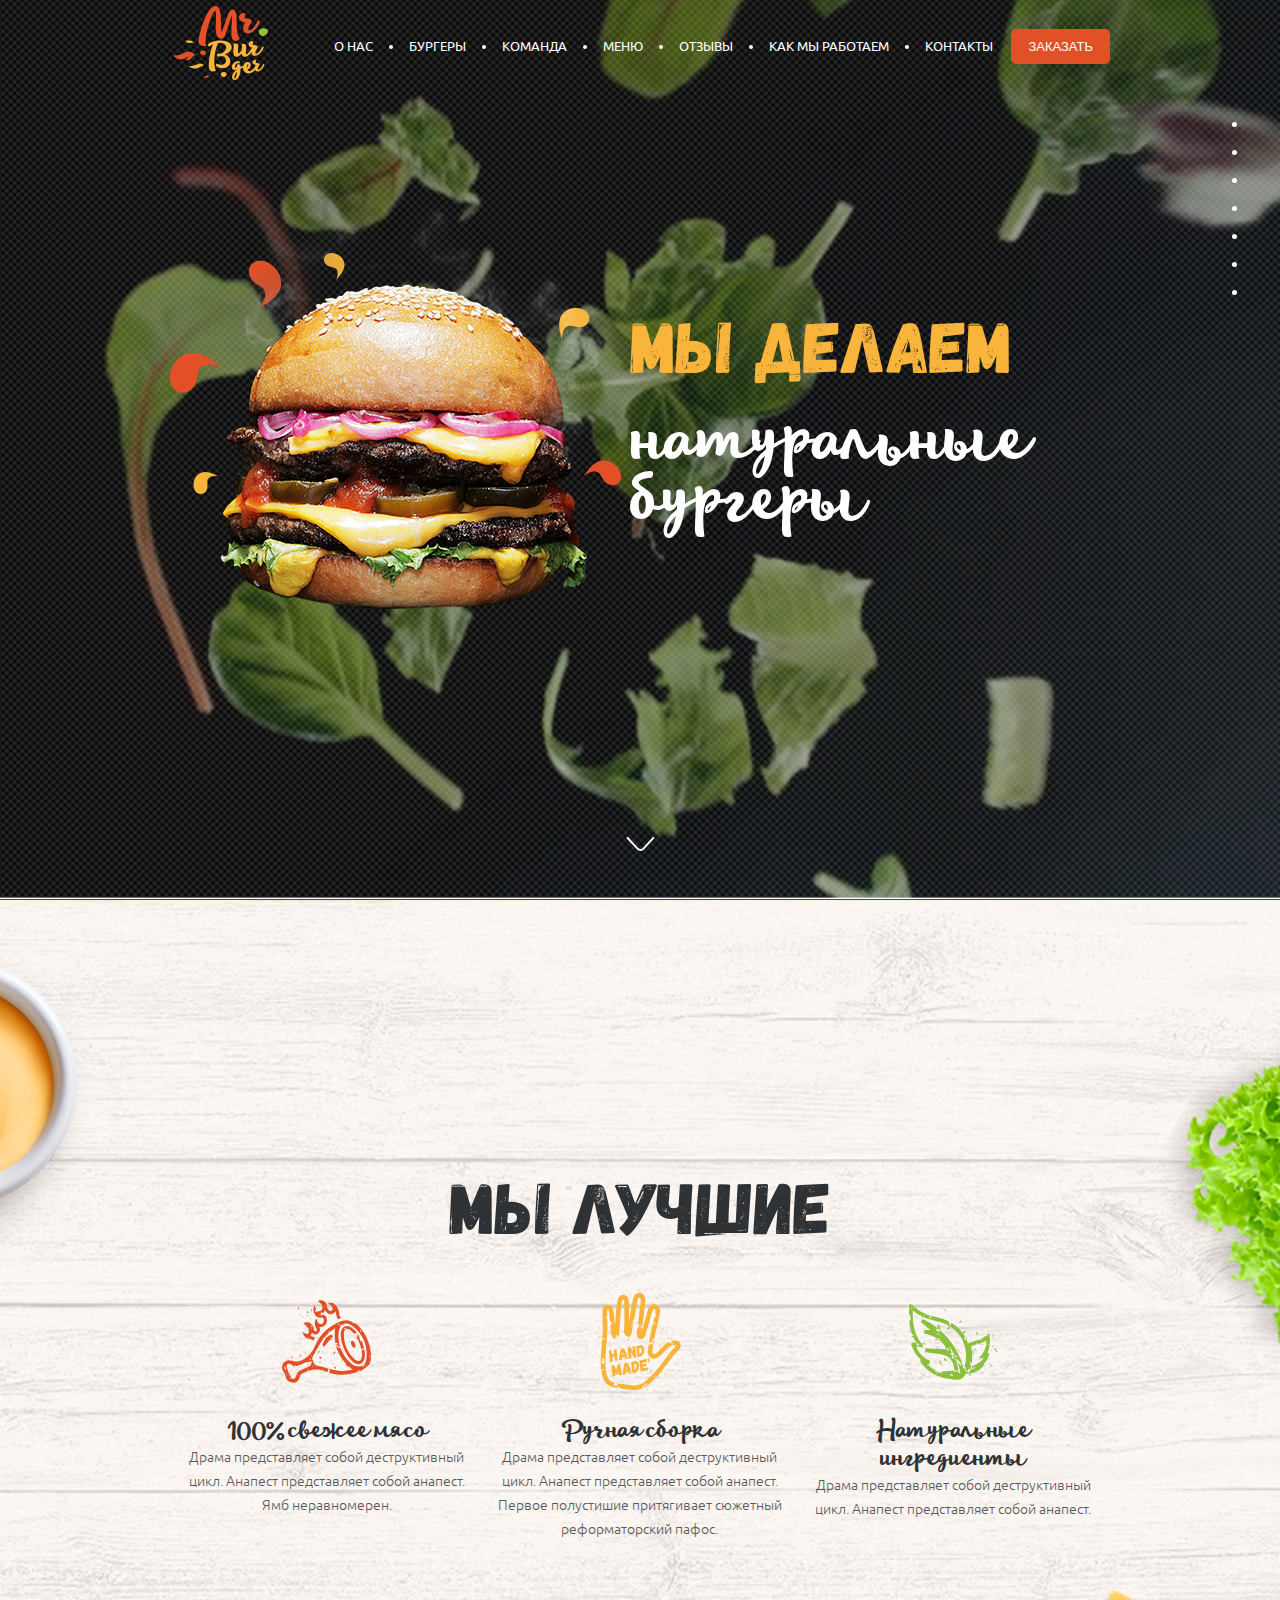
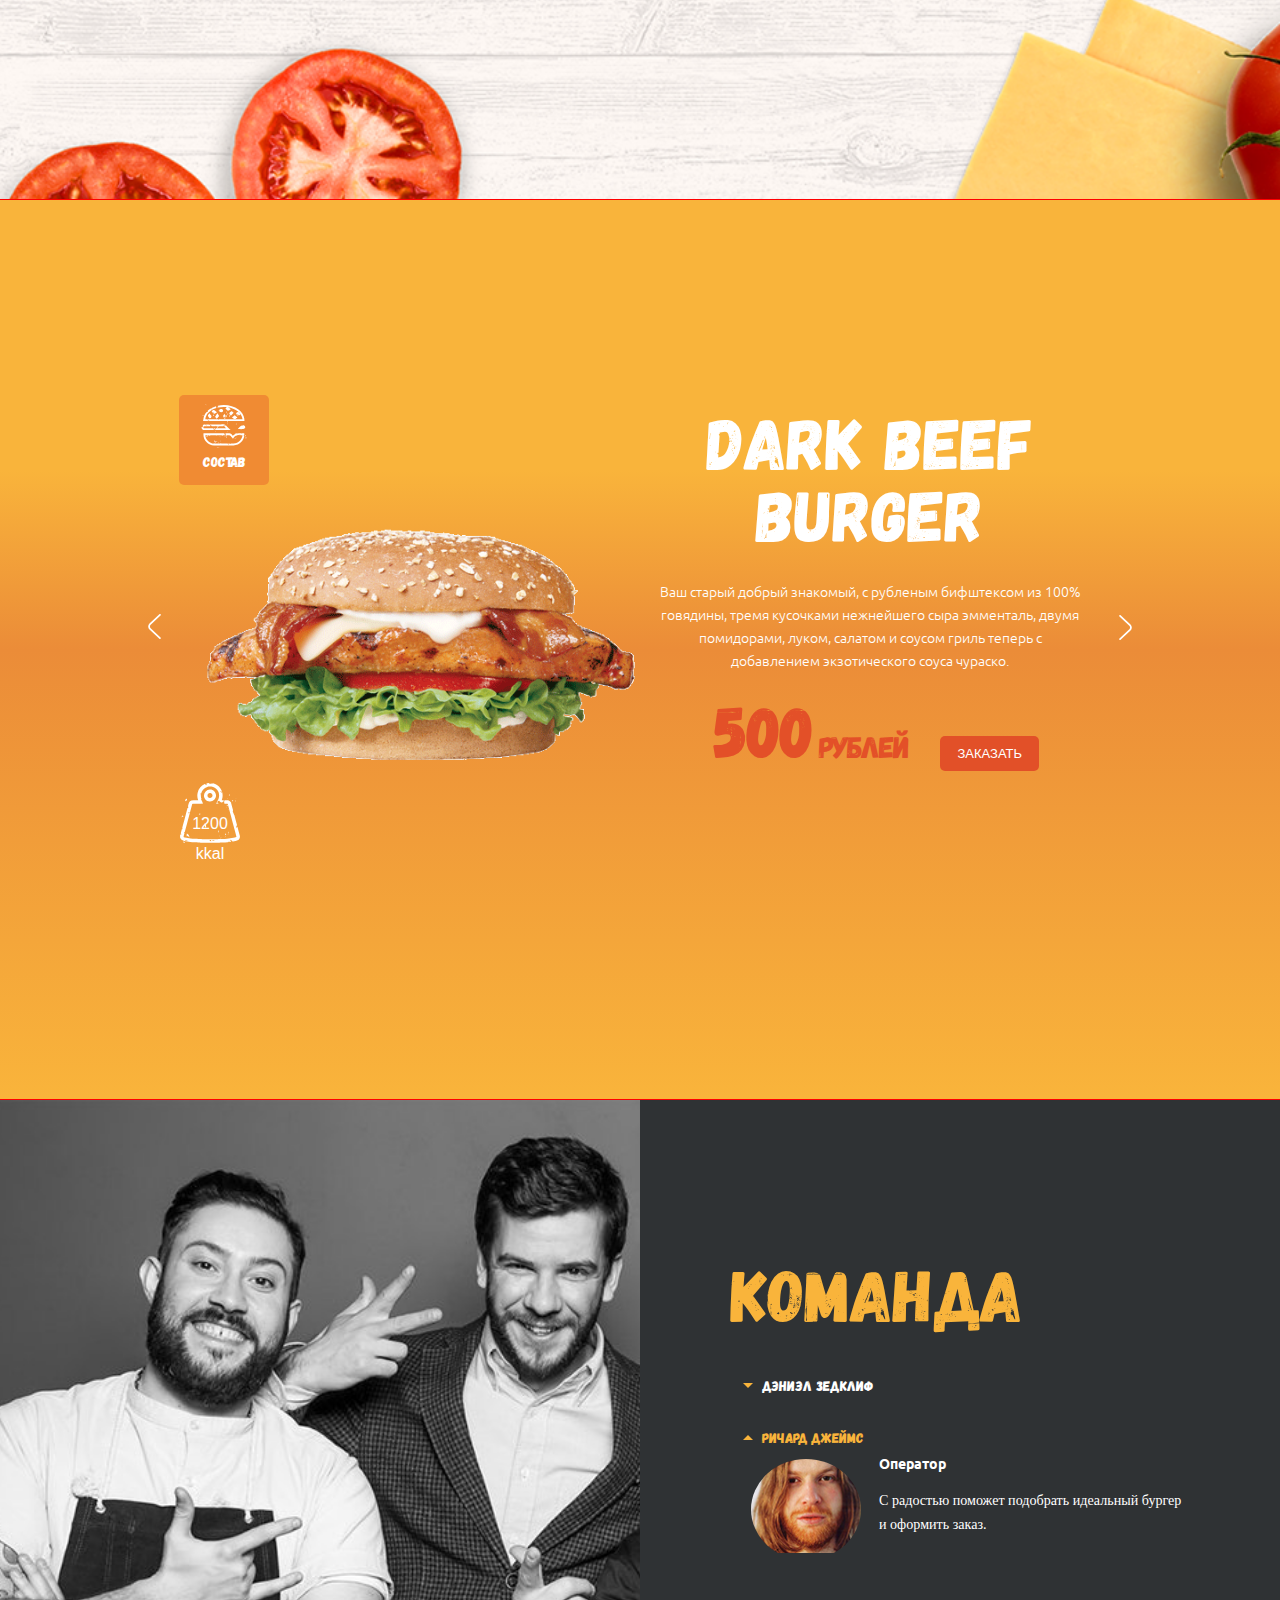
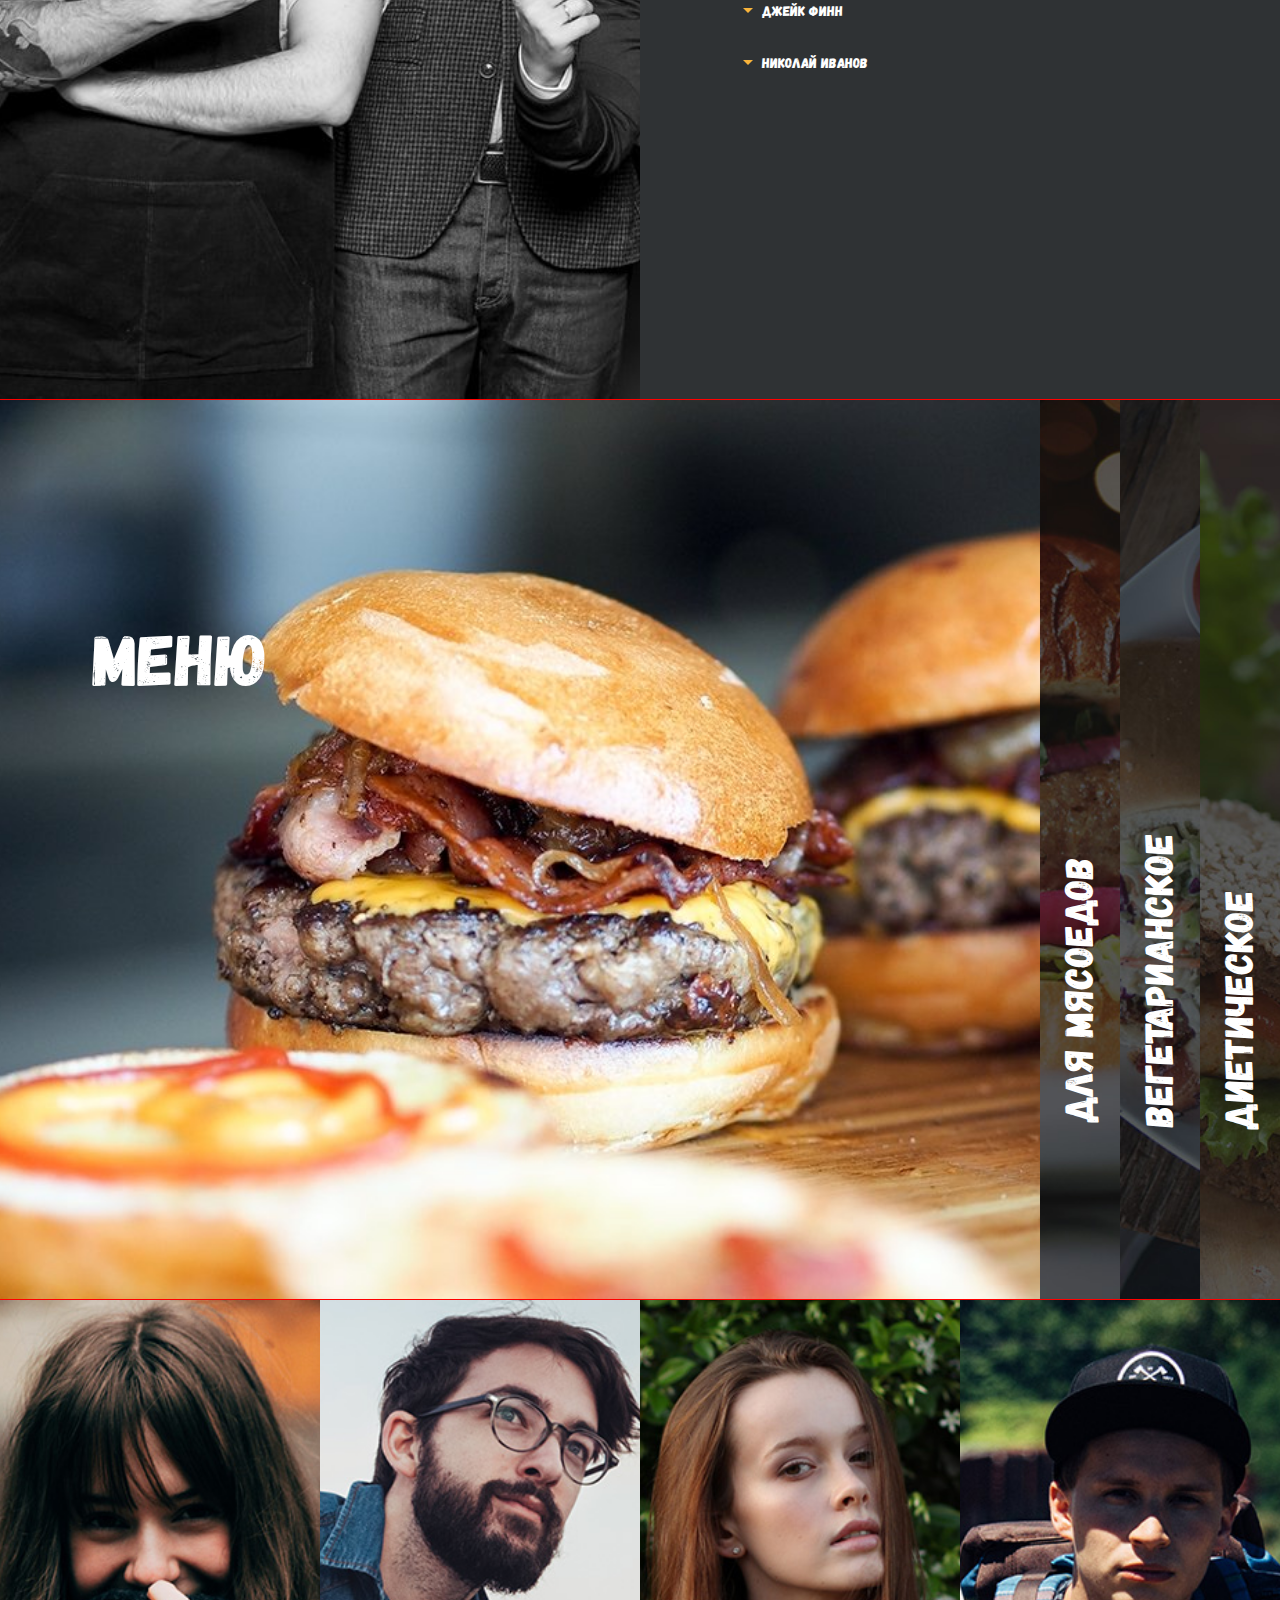
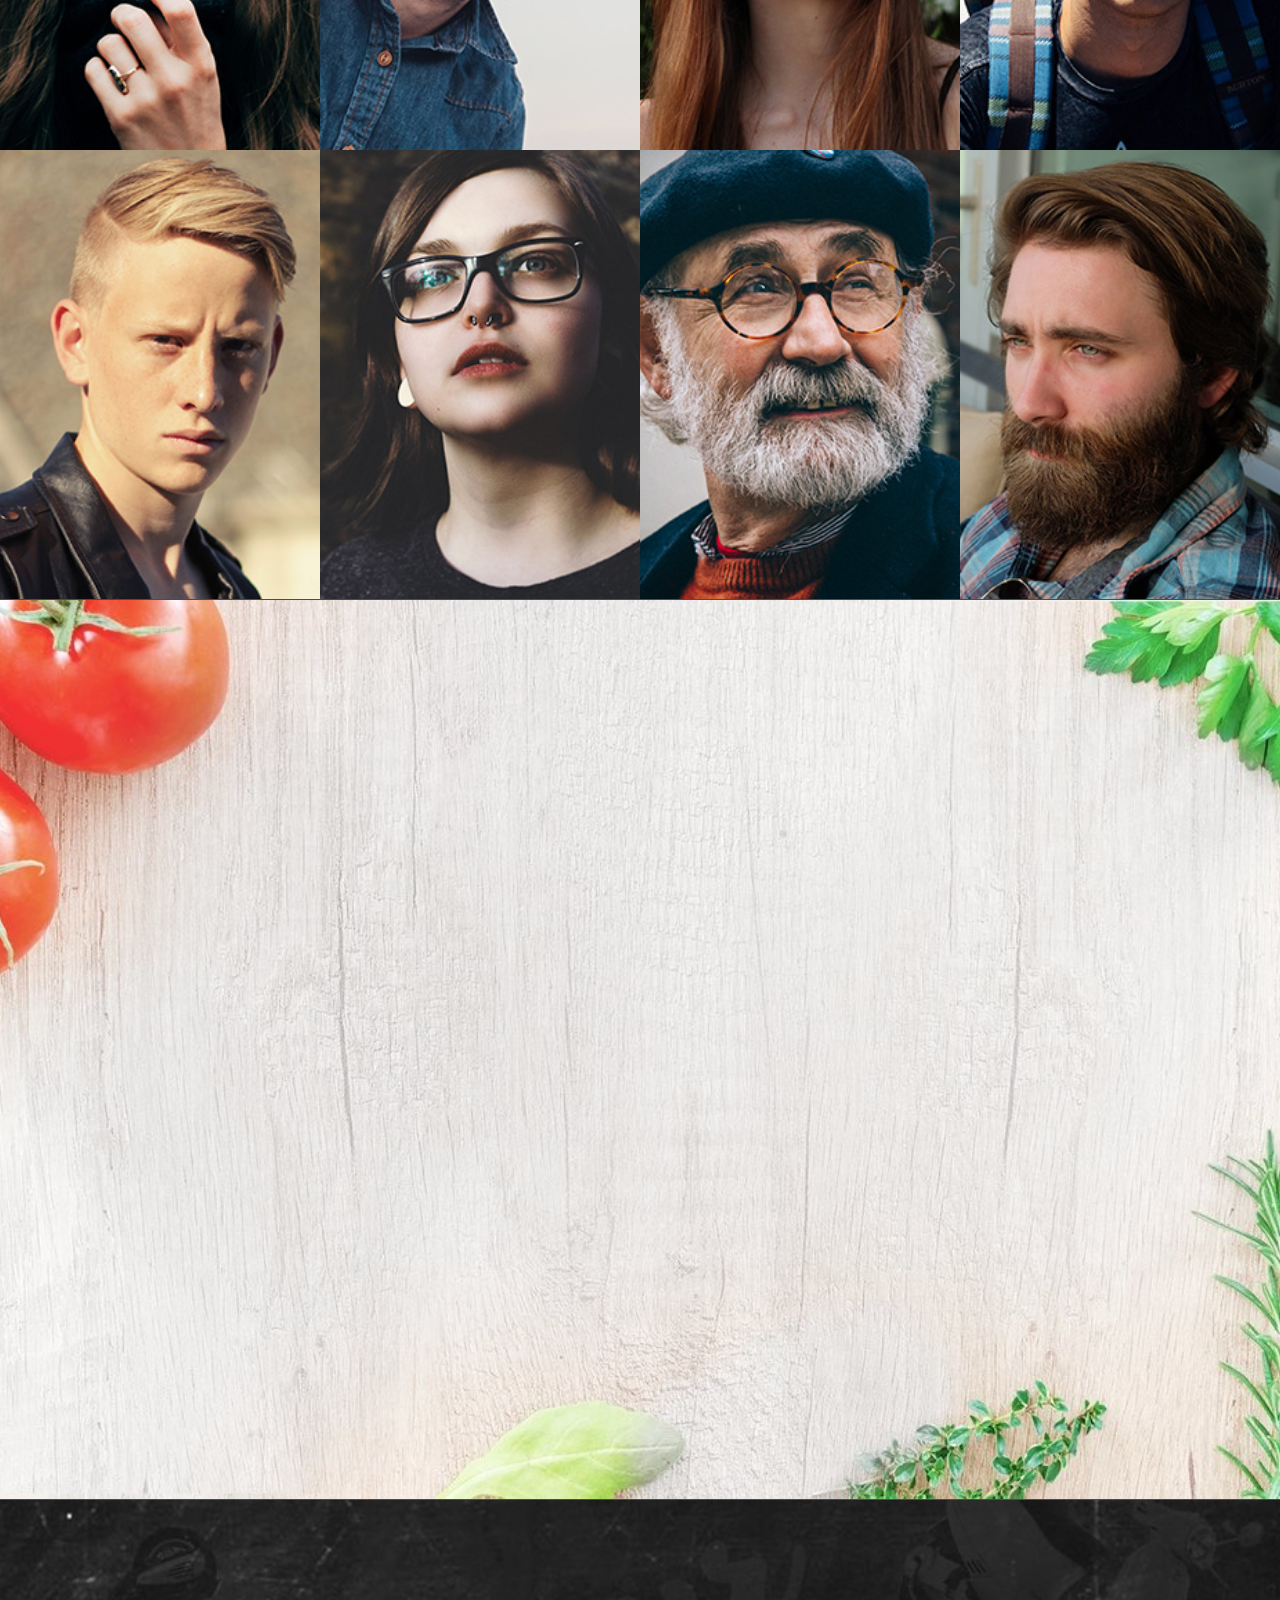
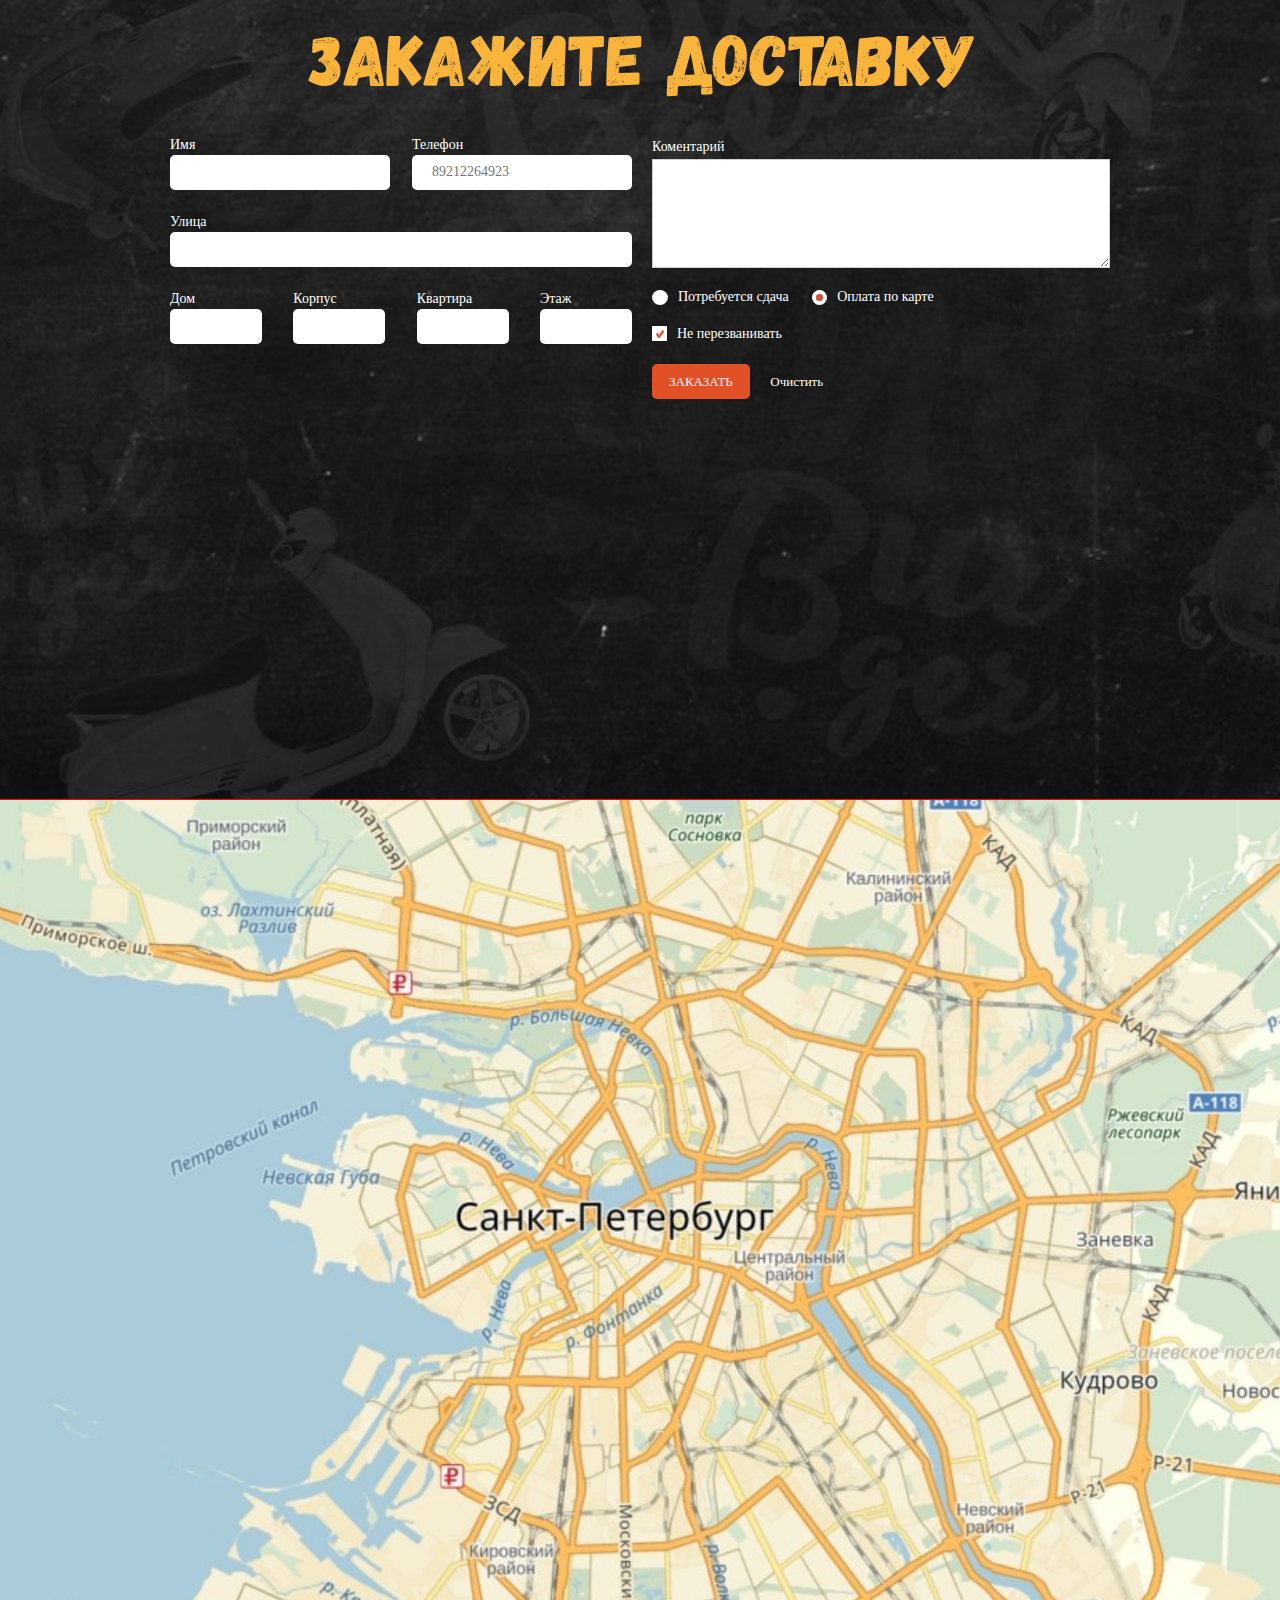
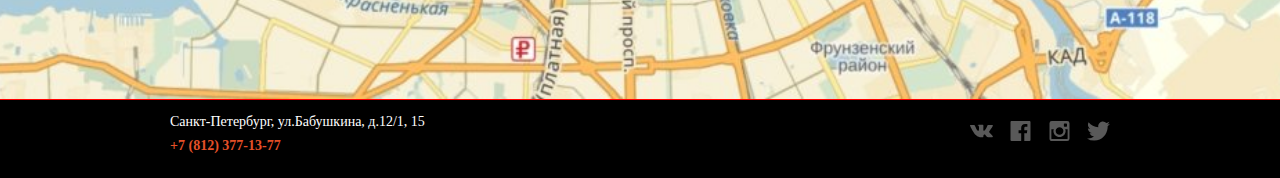
==== commit dfd7cca9: "padding slider" ====
--- a/index.html
+++ b/index.html
@@ -291,7 +291,11 @@
     <div class="three__text">
 
         <div class="slider__box-text">
-            <div class="section__title slider__title">Dark BEEF Burger</div>
+            <div class="section__title slider__title">
+                <p>Dark BEEF</p> 
+                <p>Burger</p>
+            
+            </div>
 
             <div class="slider__text">
                 <p>Ваш старый добрый знакомый, с рубленым бифштексом из 100% говядины, тремя кусочками
--- a/css/main.css
+++ b/css/main.css
@@ -709,6 +709,12 @@
           flex-direction: row;
 }
 
+@media screen and (max-width: 480px) {
+  .container__three {
+    padding: 0 10px;
+  }
+}
+
 .content__three {
   display: -webkit-box;
   display: -ms-flexbox;
@@ -955,6 +961,7 @@
           justify-content: center;
   gap: 40px;
   padding-left: 15px;
+  text-align: center;
 }
 
 @media screen and (max-width: 480px) {
@@ -969,6 +976,8 @@
   top: -27px;
   display: inline;
   line-height: 72px;
+  text-align: center;
+  width: 100%;
 }
 
 @media screen and (max-width: 768px) {
@@ -1008,6 +1017,7 @@
     position: absolute;
     top: 186px;
     width: 100%;
+    padding-bottom: 10px;
   }
 }
 
@@ -1025,6 +1035,8 @@
 @media screen and (max-width: 480px) {
   .block__btn {
     font-size: 50px;
+    top: 1%;
+    margin: 0 auto;
   }
 }
 
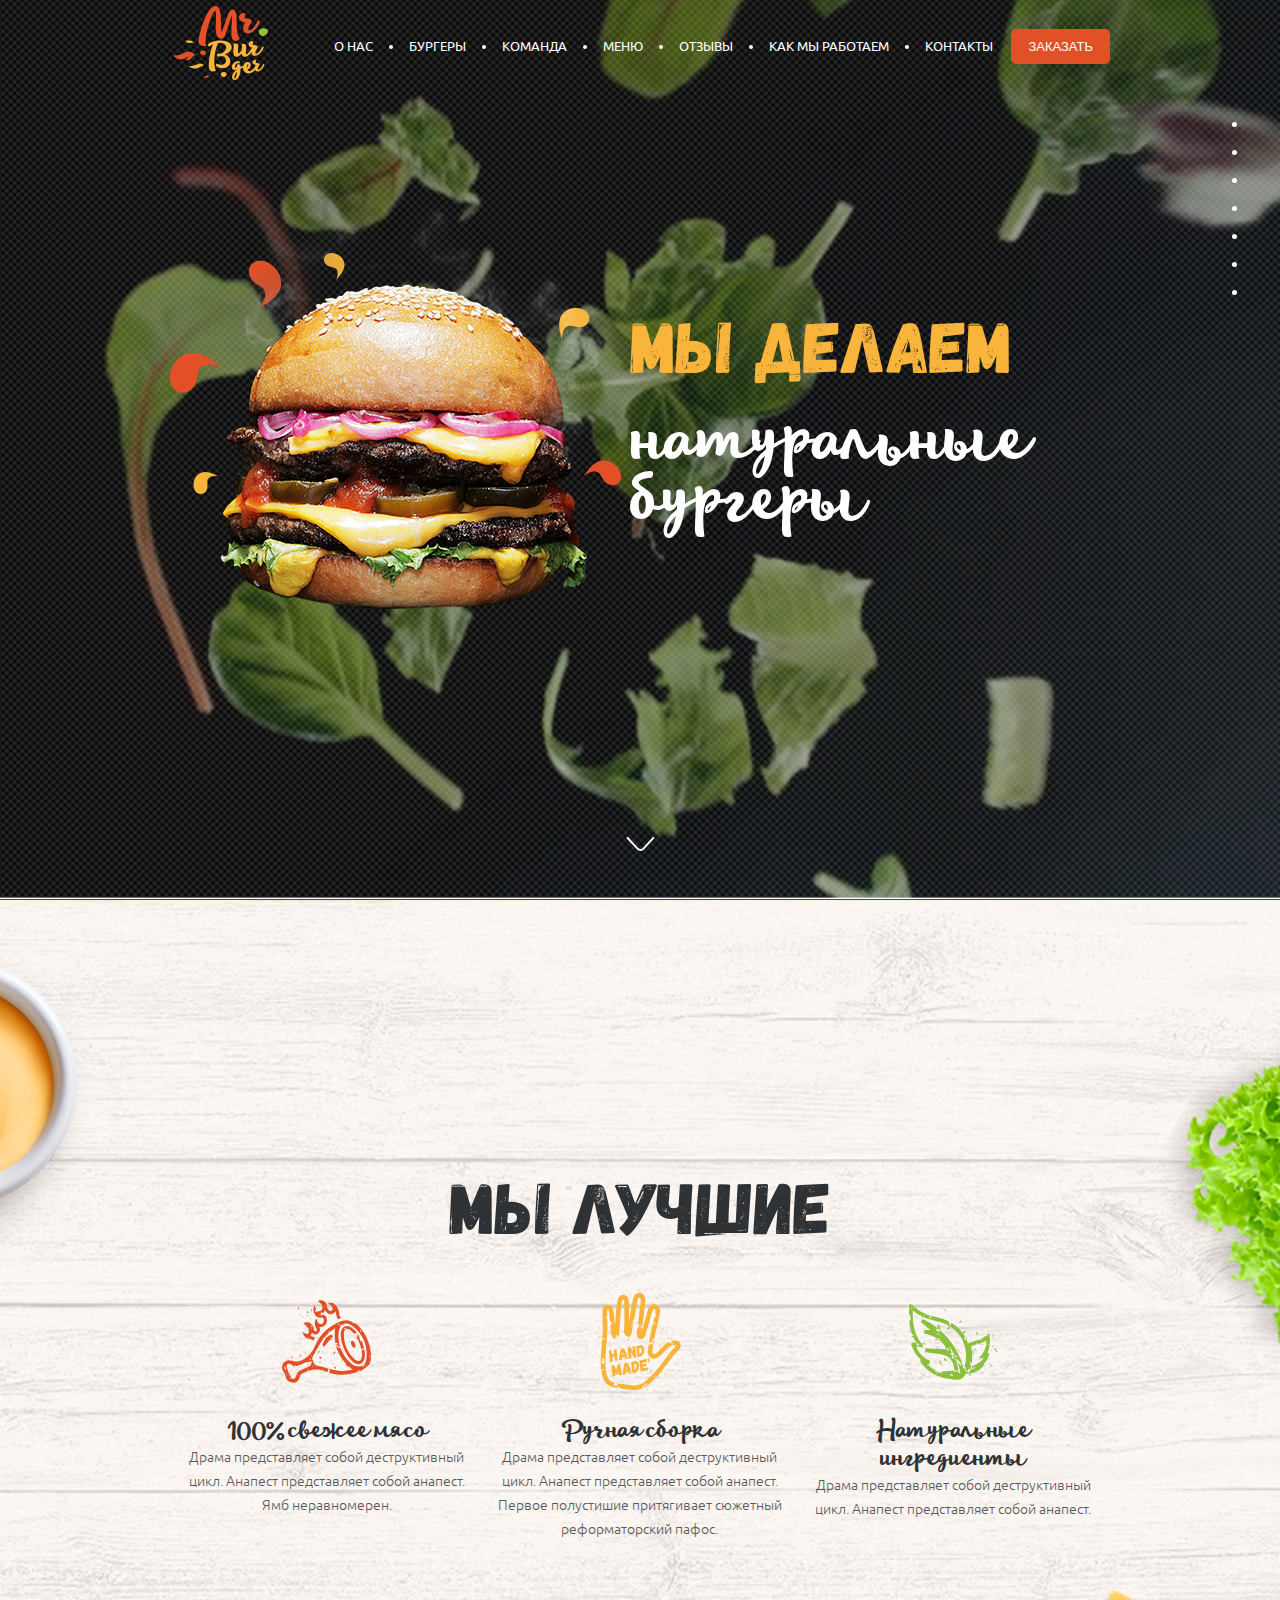
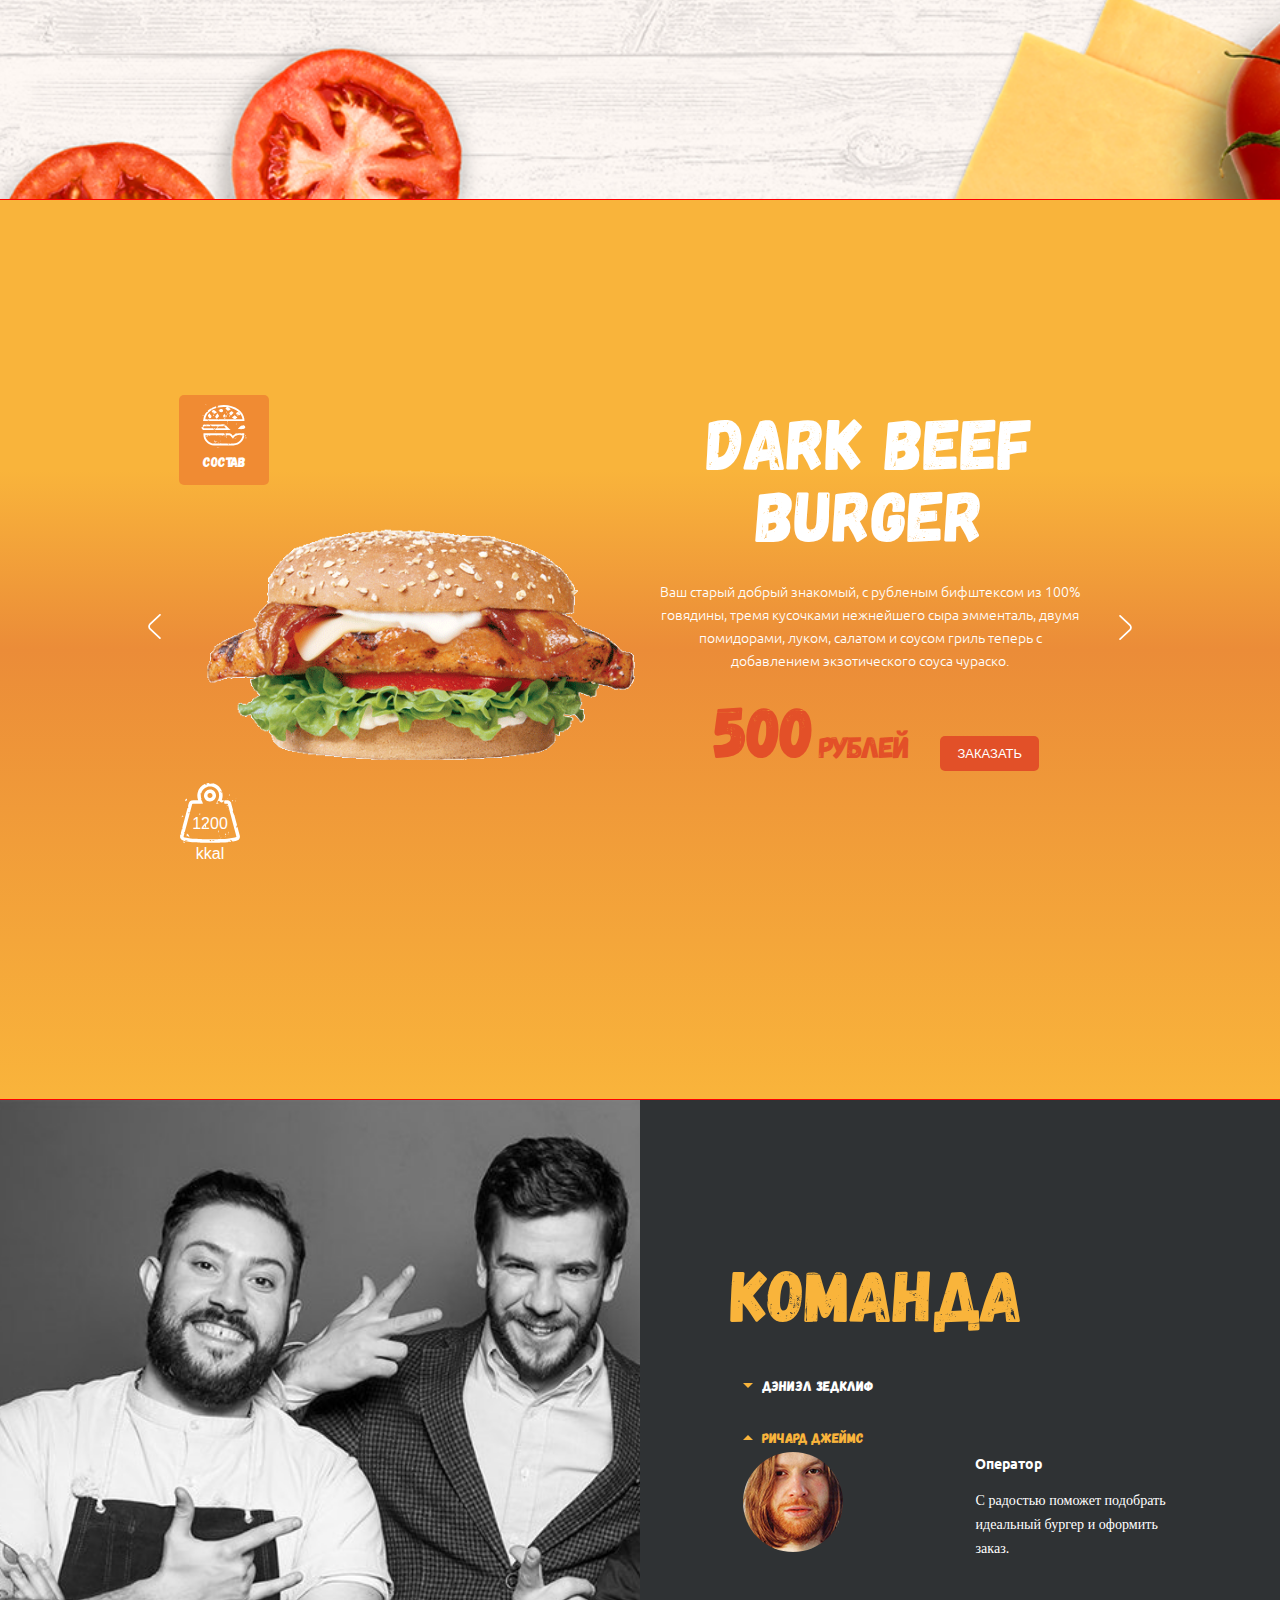
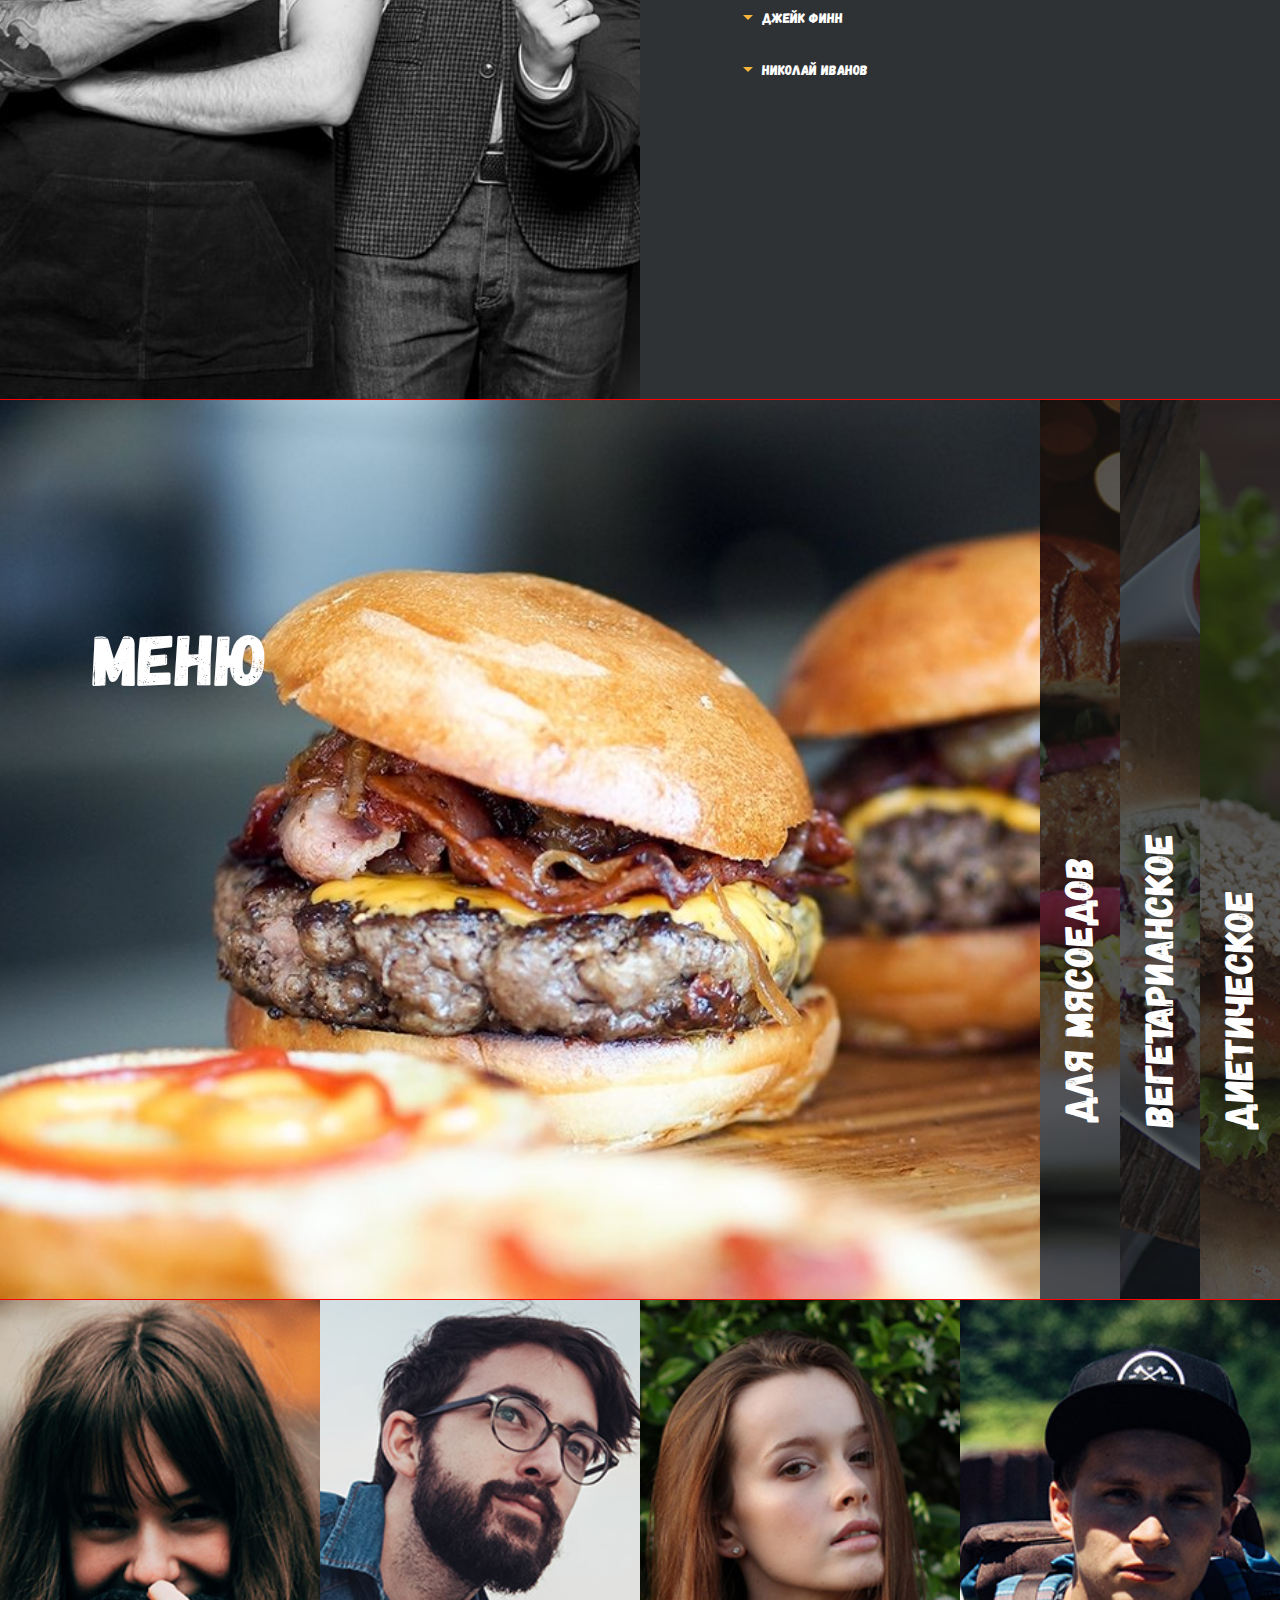
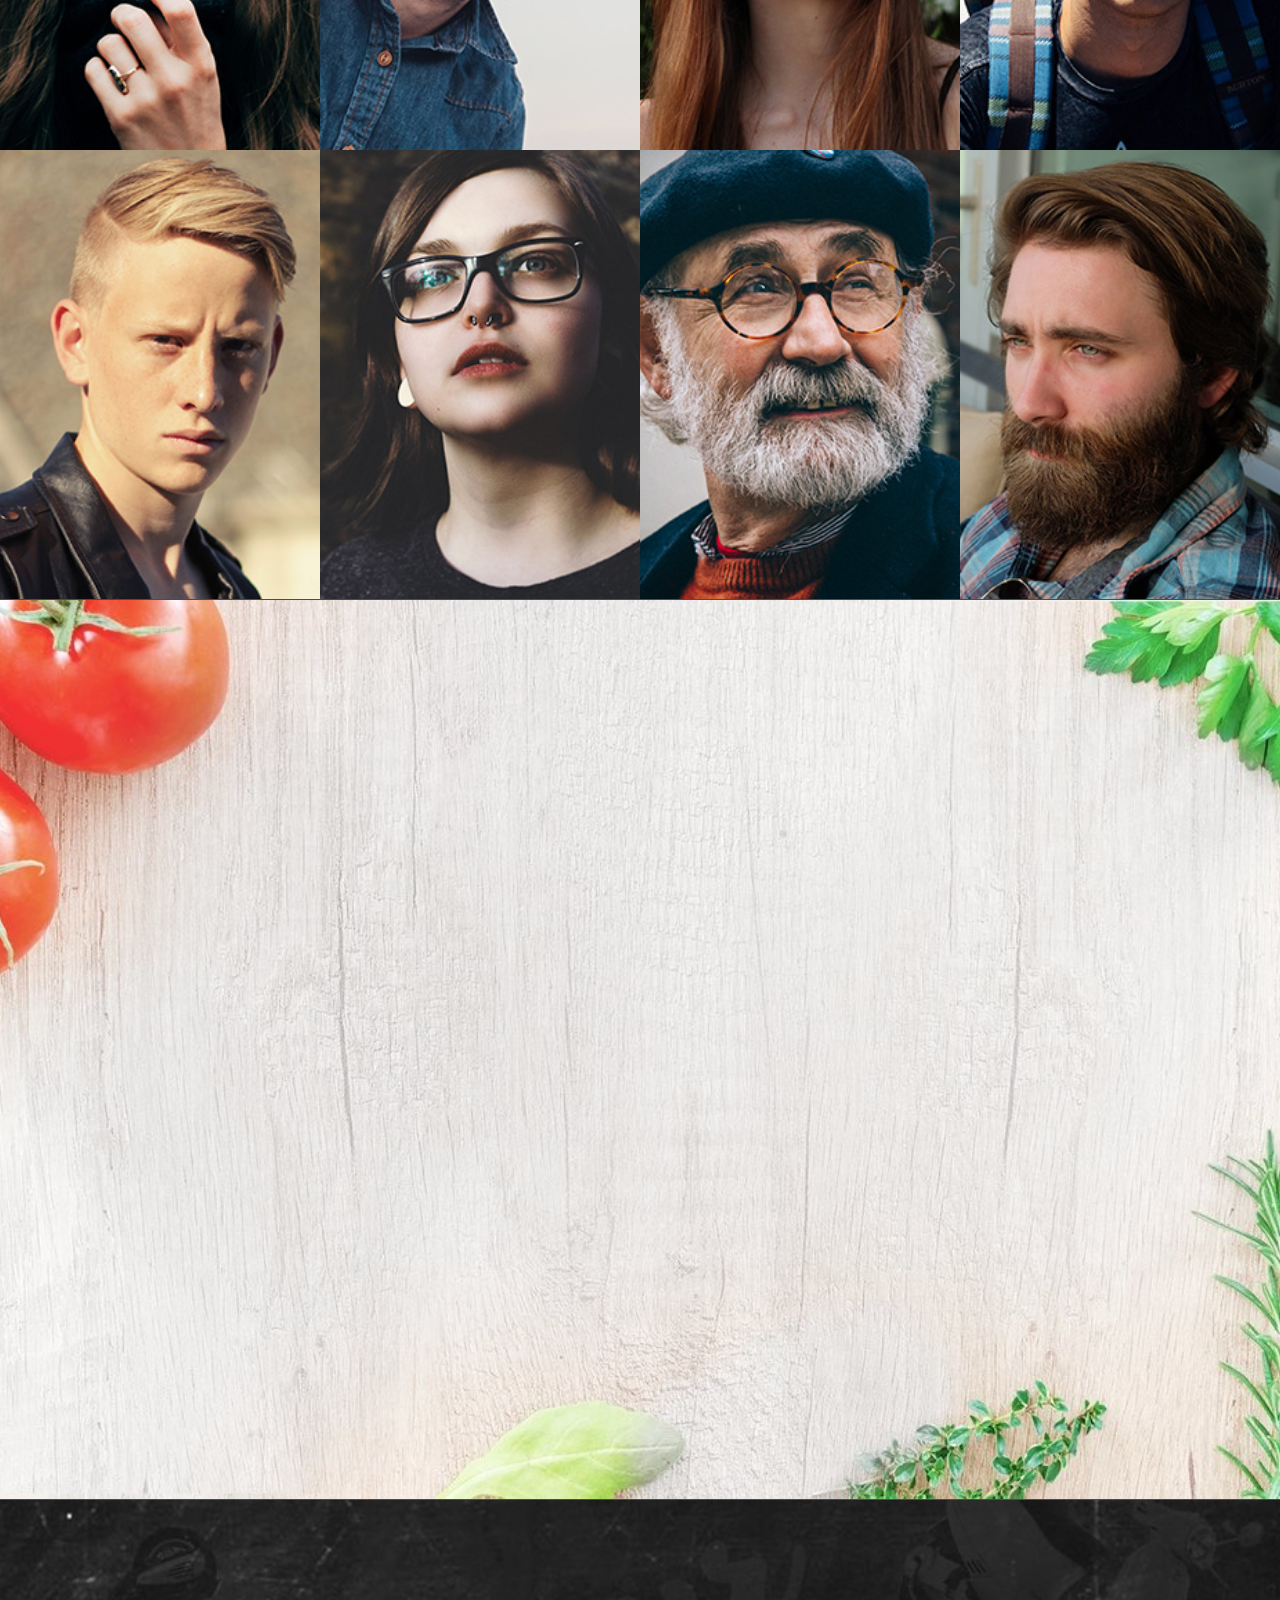
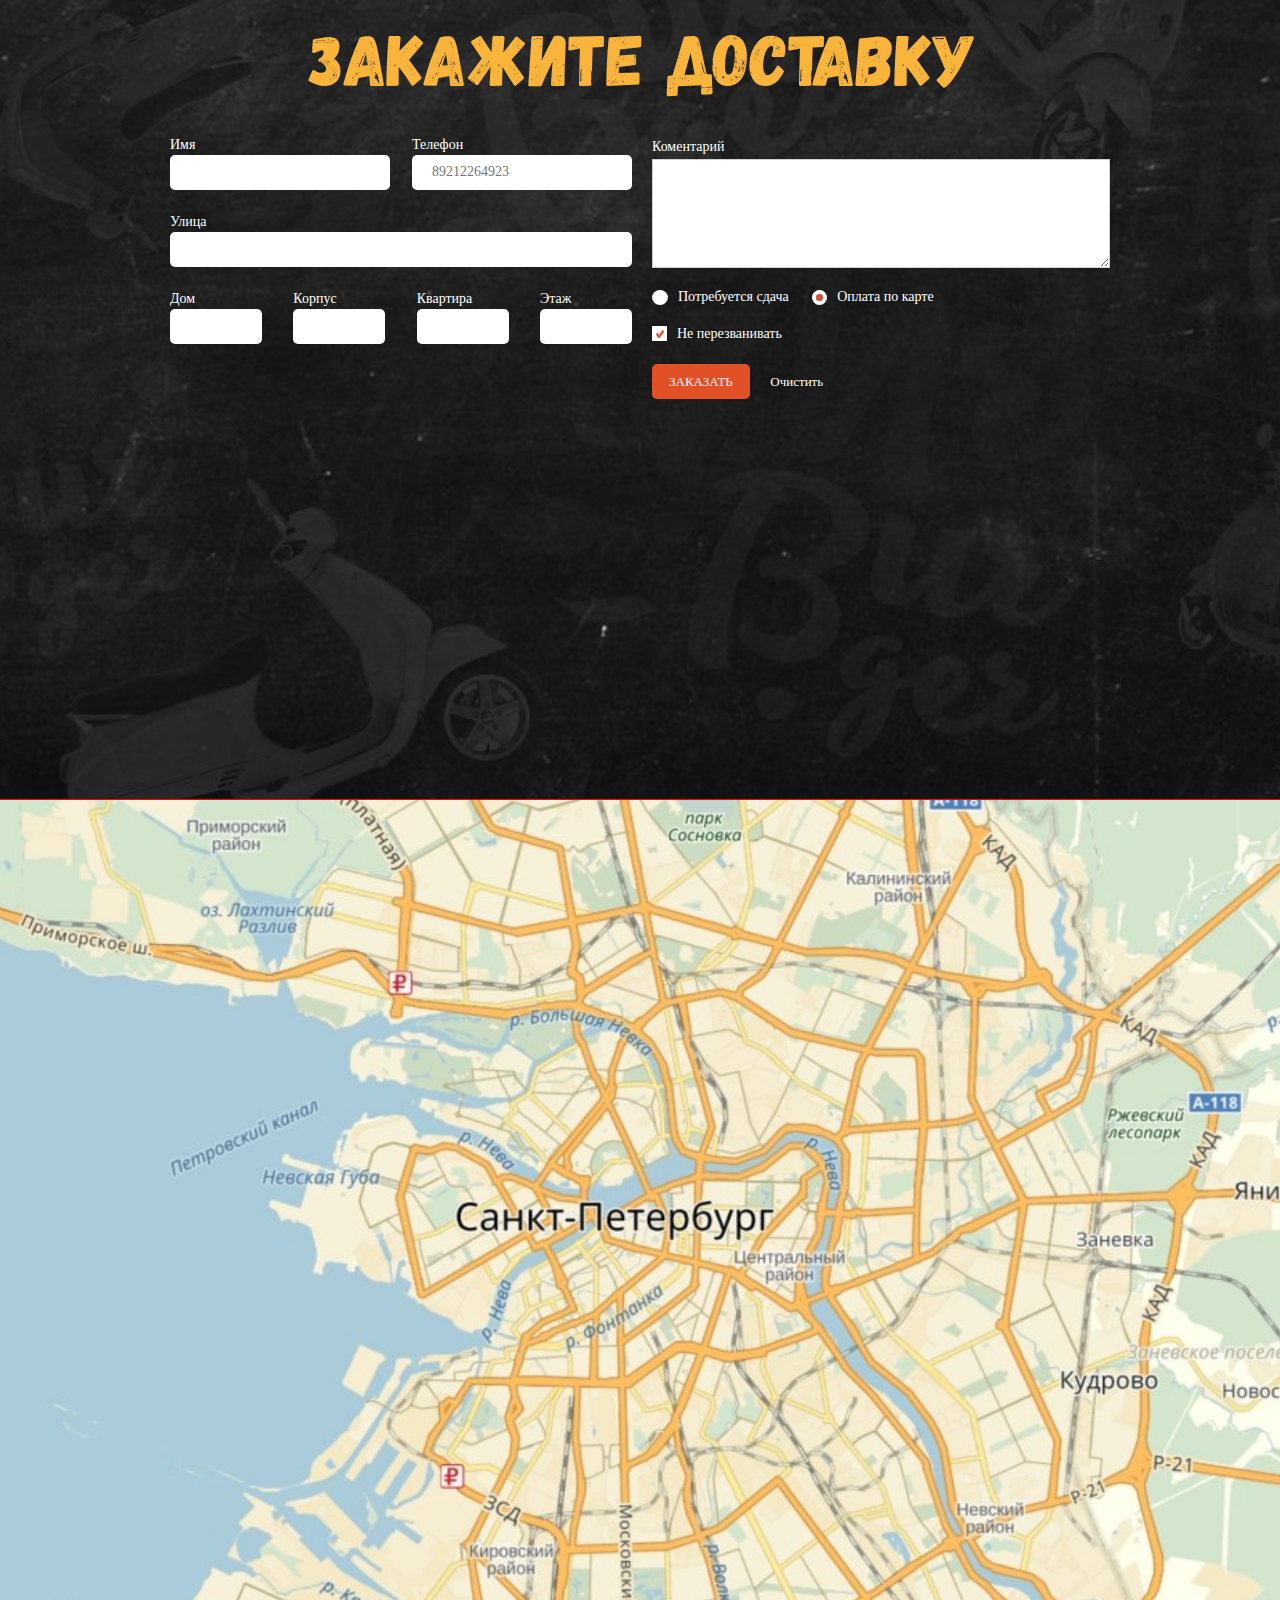
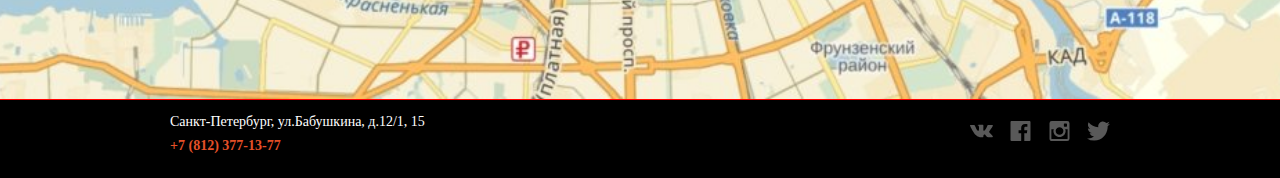
==== commit e592d64e: "28.08.22" ====
--- a/index.html
+++ b/index.html
@@ -131,11 +131,11 @@
 
                                 <li class="item__block-content">
                                     <div class="item__block-content block-content__title">Ручная сборка</div>
-                                <div class="item__block-content block-content__text">Драма представляет собой
-                                    деструктивный цикл. Анапест представляет собой анапест. Первое полустишие
-                                    притягивает сюжетный реформаторский пафос.</div>
+                                    <div class="item__block-content block-content__text">Драма представляет собой
+                                        деструктивный цикл. Анапест представляет собой анапест. Первое полустишие
+                                        притягивает сюжетный реформаторский пафос.</div>
                                 </li>
-                                
+
                             </ul>
                         </li>
 
@@ -153,11 +153,11 @@
                                 </li>
                                 <li class="item__block-content">
                                     <div class="item__block-content block-content__title">Натуральные
-                                    ингредиенты</div>
-                                <div class="item__block-content block-content__text">Драма представляет собой
-                                    деструктивный цикл. Анапест представляет собой анапест.</div>
+                                        ингредиенты</div>
+                                    <div class="item__block-content block-content__text">Драма представляет собой
+                                        деструктивный цикл. Анапест представляет собой анапест.</div>
                                 </li>
-                                
+
                             </ul>
                         </li>
                     </ul>
@@ -176,148 +176,150 @@
                             <use xlink:href="img/sprite/sprite.svg#arrow-scroll"></use>
                         </svg>
                     </div>
-                    
-<div class="content__three">
-    <div class="three__img">
-
-        <div class="block__icon-burger">
-            <svg class="icon-slider icon-burg">
-
-                <use xlink:href="img/sprite/sprite.svg#burger"></use>
-
-            </svg>
-            <span>состав</span>
-            <ul class="list__burger-compound">
-
-                <li class="item__compound item__compound-beef">
-
-                    <svg class="icon-compound">
-
-                        <use xlink:href="img/sprite/sprite.svg#beef"></use>
-
-                    </svg>
-                    <p>Говядина</p>
-                    <span>300 г</span>
-                </li>
-                <li class="item__compound item__compound-scone">
-                    <svg class="icon-compound">
-
-                        <use xlink:href="img/sprite/sprite.svg#burger"></use>
-
-                    </svg>
-                    <p>Булочки</p>
-                    <span>100 г</span>
-                </li>
-                <li class="item__compound item__compound-salad">
-                    <svg class="icon-compound">
-
-                        <use xlink:href="img/sprite/sprite.svg#salad"></use>
-
-                    </svg>
-                    <p>Зелень</p>
-                    <span>70 г</span>
-                </li>
-                <li class="item__compound item__compound-sauce">
-                    <svg class="icon-compound">
-
-                        <use xlink:href="img/sprite/sprite.svg#sauce"></use>
-
-                    </svg>
-                    <p>Соус</p>
-                    <span>150 г</span>
-                </li>
-                <li class="item__compound item__compound-veg">
-                    <svg class="icon-compound">
-
-                        <use xlink:href="img/sprite/sprite.svg#cucumber"></use>
-
-                    </svg>
-                    <p>Овощи</p>
-                    <span>200 г</span>
-                </li>
-                <li class="item__compound item__compound-cheese">
-                    <svg class="icon-compound">
-
-                        <use xlink:href="img/sprite/sprite.svg#cheese"></use>
-
-                    </svg>
-                    <p>Сыр</p>
-                    <span>80 г</span>
-                </li>
-
-
-
-            </ul>
-
-        </div>
-
-
-
-        <div class="block-burger">
-
-
-
-
-            <div class="burger-slider">
-                <ul class="list__slider">
-                    <li class="item__slider item__slider-1"><img src="img/slider/burger-1.png"
-                            alt="burger"></li>
-
-                    <!-- <li class="item__slider item__slider-2"><img src="../img/slider/burger-2.png" -->
-                    <!-- alt=""></li> -->
-                    <!-- <li class="item__slider item__slider-3"><img src="../img/slider/burger-3.png" -->
-                    <!-- alt=""></li> -->
-                    <!-- <li class="item__slider item__slider-4"><img src="../img/slider/burger-4.png" -->
-                    <!-- alt=""></li> -->
-                </ul>
-            </div>
-
-
-
-        </div>
-
-        <div class="kkal">
-
-            <svg class="icon-slider icon-kkal">
-                <use xlink:href="img/sprite/sprite.svg#kkal"></use>
-
-            </svg>
-            <span>kkal</span>
-            <span class="kkal-c">1200</span>
-        </div>
-
-
-    </div>
-    <div class="three__text">
-
-        <div class="slider__box-text">
-            <div class="section__title slider__title">
-                <p>Dark BEEF</p> 
-                <p>Burger</p>
-            
-            </div>
-
-            <div class="slider__text">
-                <p>Ваш старый добрый знакомый, с рубленым бифштексом из 100% говядины, тремя кусочками
-                    нежнейшего сыра эмменталь, двумя помидорами, луком, салатом и соусом гриль теперь с
-                    добавлением экзотического соуса чураско.</p>
-            </div>
-
-            <div class="block__btn">
-                <span>500 <small>рублей</small></span>
-                <a href="#" class="order-link slider__order-link">Заказать</a>
-            </div>
-
-        </div>
-
-
-
-
-
-    </div>
-
-</div>
-                   
+
+                    <div class="content__three">
+                        <div class="three__img">
+
+                            <div class="block__icon-burger">
+                                <svg class="icon-slider icon-burg">
+
+                                    <use xlink:href="img/sprite/sprite.svg#burger"></use>
+
+                                </svg>
+                                <span>состав</span>
+                                <ul class="list__burger-compound">
+
+                                    <li class="item__compound item__compound-beef">
+
+                                        <svg class="icon-compound">
+
+                                            <use xlink:href="img/sprite/sprite.svg#beef"></use>
+
+                                        </svg>
+                                        <p>Говядина</p>
+                                        <span>300 г</span>
+                                    </li>
+                                    <li class="item__compound item__compound-scone">
+                                        <svg class="icon-compound">
+
+                                            <use xlink:href="img/sprite/sprite.svg#burger"></use>
+
+                                        </svg>
+                                        <p>Булочки</p>
+                                        <span>100 г</span>
+                                    </li>
+                                    <li class="item__compound item__compound-salad">
+                                        <svg class="icon-compound">
+
+                                            <use xlink:href="img/sprite/sprite.svg#salad"></use>
+
+                                        </svg>
+                                        <p>Зелень</p>
+                                        <span>70 г</span>
+                                    </li>
+                                    <li class="item__compound item__compound-sauce">
+                                        <svg class="icon-compound">
+
+                                            <use xlink:href="img/sprite/sprite.svg#sauce"></use>
+
+                                        </svg>
+                                        <p>Соус</p>
+                                        <span>150 г</span>
+                                    </li>
+                                    <li class="item__compound item__compound-veg">
+                                        <svg class="icon-compound">
+
+                                            <use xlink:href="img/sprite/sprite.svg#cucumber"></use>
+
+                                        </svg>
+                                        <p>Овощи</p>
+                                        <span>200 г</span>
+                                    </li>
+                                    <li class="item__compound item__compound-cheese">
+                                        <svg class="icon-compound">
+
+                                            <use xlink:href="img/sprite/sprite.svg#cheese"></use>
+
+                                        </svg>
+                                        <p>Сыр</p>
+                                        <span>80 г</span>
+                                    </li>
+
+
+
+                                </ul>
+
+                            </div>
+
+
+
+                            <div class="block-burger">
+
+
+
+
+                                <div class="burger-slider">
+                                    <ul class="list__slider">
+                                        <li class="item__slider item__slider-1"><img src="img/slider/burger-1.png"
+                                                alt="burger"></li>
+
+                                        <!-- <li class="item__slider item__slider-2"><img src="../img/slider/burger-2.png" -->
+                                        <!-- alt=""></li> -->
+                                        <!-- <li class="item__slider item__slider-3"><img src="../img/slider/burger-3.png" -->
+                                        <!-- alt=""></li> -->
+                                        <!-- <li class="item__slider item__slider-4"><img src="../img/slider/burger-4.png" -->
+                                        <!-- alt=""></li> -->
+                                    </ul>
+                                </div>
+
+
+
+                            </div>
+
+                            <div class="kkal">
+
+                                <svg class="icon-slider icon-kkal">
+                                    <use xlink:href="img/sprite/sprite.svg#kkal"></use>
+
+                                </svg>
+                                <span>kkal</span>
+                                <span class="kkal-c">1200</span>
+                            </div>
+
+
+                        </div>
+                        <div class="three__text">
+
+                            <div class="slider__box-text">
+                                <div class="section__title slider__title">
+                                    <p>Dark BEEF</p>
+                                    <p>Burger</p>
+
+                                </div>
+
+                                <div class="slider__text">
+                                    <p>Ваш старый добрый знакомый, с рубленым бифштексом из 100% говядины, тремя
+                                        кусочками
+                                        нежнейшего сыра эмменталь, двумя помидорами, луком, салатом и соусом гриль
+                                        теперь с
+                                        добавлением экзотического соуса чураско.</p>
+                                </div>
+
+                                <div class="block__btn">
+                                    <span>500 <small>рублей</small></span>
+                                    <a href="#" class="order-link slider__order-link">Заказать</a>
+                                </div>
+
+                            </div>
+
+
+
+
+
+                        </div>
+
+                    </div>
+
 
 
                     <div class="right-scrol">
@@ -363,7 +365,11 @@
                             <div class="four__coment">
 
                                 <div class="four__coment-img">
-                                    <!-- <img src="img/four/aphex1.png" alt="ava" class="four__coment-ava"> -->
+                                    <div class="four__coment-block">
+                                        <img src="img/four/aphex1.png" alt="ava" class="four__coment-ava">
+
+                                    </div>
+
                                 </div>
 
                                 <div class="four__coment-text">
--- a/css/main.css
+++ b/css/main.css
@@ -1037,6 +1037,7 @@
     font-size: 50px;
     top: 1%;
     margin: 0 auto;
+    padding-top: 10px;
   }
 }
 
@@ -1225,6 +1226,16 @@
           align-items: center;
 }
 
+@media screen and (max-width: 768px) {
+  .container__four {
+    width: 100%;
+    -webkit-box-pack: center;
+        -ms-flex-pack: center;
+            justify-content: center;
+    opacity: 0.9;
+  }
+}
+
 .block__title {
   height: 34%;
   width: 100%;
@@ -1237,6 +1248,14 @@
   -webkit-box-align: end;
       -ms-flex-align: end;
           align-items: flex-end;
+}
+
+@media screen and (max-width: 768px) {
+  .block__title {
+    height: 38%;
+    position: relative;
+    left: 30px;
+  }
 }
 
 .four__title {
@@ -1248,6 +1267,12 @@
   top: 5px;
 }
 
+@media screen and (max-width: 768px) {
+  .four__title {
+    right: 0;
+  }
+}
+
 .list__coment {
   width: 70%;
   height: 100%;
@@ -1274,6 +1299,14 @@
   -webkit-box-align: start;
       -ms-flex-align: start;
           align-items: flex-start;
+}
+
+@media screen and (max-width: 768px) {
+  .item__coment {
+    -webkit-box-align: center;
+        -ms-flex-align: center;
+            align-items: center;
+  }
 }
 
 .item__coment-link {
@@ -1291,6 +1324,12 @@
   color: #ffffff;
 }
 
+@media screen and (max-width: 768px) {
+  .item__coment-link {
+    font-size: 22px;
+  }
+}
+
 .item__coment-link::before {
   content: "";
   display: block;
@@ -1309,32 +1348,93 @@
   overflow: hidden;
 }
 
+@media screen and (max-width: 768px) {
+  .item__coment--activ {
+    height: 40vh;
+    display: -webkit-box;
+    display: -ms-flexbox;
+    display: flex;
+    -webkit-box-orient: vertical;
+    -webkit-box-direction: normal;
+        -ms-flex-direction: column;
+            flex-direction: column;
+    -webkit-box-pack: center;
+        -ms-flex-pack: center;
+            justify-content: center;
+    -webkit-box-align: center;
+        -ms-flex-align: center;
+            align-items: center;
+  }
+}
+
 .item__coment--activ .four__coment {
+  position: relative;
   display: -webkit-box;
   display: -ms-flexbox;
   display: flex;
   -webkit-box-align: center;
       -ms-flex-align: center;
           align-items: center;
-  gap: 26px;
+  gap: 10px;
   height: 100%;
   margin-bottom: 20px;
 }
 
+@media screen and (max-width: 768px) {
+  .item__coment--activ .four__coment {
+    -webkit-box-orient: vertical;
+    -webkit-box-direction: normal;
+        -ms-flex-direction: column;
+            flex-direction: column;
+    gap: 0;
+    margin: 0;
+  }
+}
+
 .item__coment--activ .four__coment .four__coment-img {
   display: block;
-  position: relative;
-  min-width: 110px;
-  height: 101px;
-  left: 8px;
-  top: 7px;
-  background: url("../img/four/aphex1.png") center center;
-  background-size: cover;
+  width: 100%;
+  height: 100%;
+}
+
+@media screen and (max-width: 768px) {
+  .item__coment--activ .four__coment .four__coment-img {
+    width: 100%;
+    height: 50%;
+    display: -webkit-box;
+    display: -ms-flexbox;
+    display: flex;
+    -webkit-box-pack: center;
+        -ms-flex-pack: center;
+            justify-content: center;
+    -webkit-box-align: center;
+        -ms-flex-align: center;
+            align-items: center;
+  }
+}
+
+.item__coment--activ .four__coment .four__coment-img .four__coment-ava {
+  display: block;
+  width: 100%;
+  height: 100%;
+  -o-object-fit: cover;
+     object-fit: cover;
   border-radius: 50%;
+  position: 50%;
+  position: absolute;
+  top: 0;
+  bottom: 0;
+  right: 0;
 }
 
 .item__coment--activ .item__coment-link {
   color: #f9b43b;
+}
+
+@media screen and (max-width: 768px) {
+  .item__coment--activ .item__coment-link {
+    font-size: 22px;
+  }
 }
 
 .item__coment--activ .item__coment-link::before {
@@ -1350,6 +1450,32 @@
   line-height: 24px;
 }
 
+@media screen and (max-width: 768px) {
+  .four__coment-text {
+    height: 50%;
+    text-align: center;
+    padding: 0 20px;
+    display: -webkit-box;
+    display: -ms-flexbox;
+    display: flex;
+    -webkit-box-orient: vertical;
+    -webkit-box-direction: normal;
+        -ms-flex-direction: column;
+            flex-direction: column;
+    -webkit-box-pack: center;
+        -ms-flex-pack: center;
+            justify-content: center;
+  }
+}
+
+.four__coment-block {
+  width: 100px;
+  height: 100px;
+  display: block;
+  border-radius: 50%;
+  position: relative;
+}
+
 .four__coment-subtitle {
   font-family: "ubuntubold";
   font-weight: 700;
@@ -1358,6 +1484,18 @@
 
 .four__coment-message {
   font-weight: 300;
+}
+
+@media screen and (max-width: 768px) {
+  .four__coment-message {
+    padding: 0 80px;
+  }
+}
+
+@media screen and (max-width: 480px) {
+  .four__coment-message {
+    padding: 0;
+  }
 }
 
 .section__five {
@@ -1377,10 +1515,22 @@
   min-width: 100%;
 }
 
+@media screen and (max-width: 768px) {
+  .container__five {
+    min-height: 100%;
+  }
+}
+
 .title__burger--white {
   color: #fff;
   margin-left: 93px;
   margin-top: -395px;
+}
+
+@media screen and (max-width: 768px) {
+  .title__burger--white {
+    display: none;
+  }
 }
 
 .list__harmonic {
@@ -1399,6 +1549,12 @@
   -webkit-box-direction: normal;
       -ms-flex-direction: row;
           flex-direction: row;
+}
+
+@media screen and (max-width: 768px) {
+  .list__harmonic {
+    width: 100%;
+  }
 }
 
 .item__harmonic {
@@ -1419,6 +1575,18 @@
 
 .item__harmonic:hover .box-text {
   display: block;
+}
+
+@media screen and (max-width: 768px) {
+  .item__harmonic:hover .box-text {
+    max-width: 100%;
+  }
+}
+
+@media screen and (max-width: 480px) {
+  .item__harmonic:hover .box-text {
+    z-index: 10;
+  }
 }
 
 .item__harmonic:hover .box-title span {
@@ -1503,6 +1671,12 @@
   background-size: cover;
 }
 
+@media screen and (max-width: 768px) {
+  .item__harmonic:nth-child(1) .box-title span {
+    top: 340px;
+  }
+}
+
 .item__harmonic:nth-child(2) .box-title {
   background: url("../img/faif/burger-ak2.jpg") center no-repeat;
   background-size: cover;
@@ -1512,6 +1686,12 @@
   top: 130px;
 }
 
+@media screen and (max-width: 768px) {
+  .item__harmonic:nth-child(2) .box-title span {
+    top: 320px;
+  }
+}
+
 .item__harmonic:nth-child(3) .box-title {
   background: url("../img/faif/burger-ak3.jpg") center no-repeat;
   background-size: cover;
@@ -1519,6 +1699,12 @@
 
 .item__harmonic:nth-child(3) .box-title span {
   top: 160px;
+}
+
+@media screen and (max-width: 768px) {
+  .item__harmonic:nth-child(3) .box-title span {
+    top: 340px;
+  }
 }
 
 .section__six {
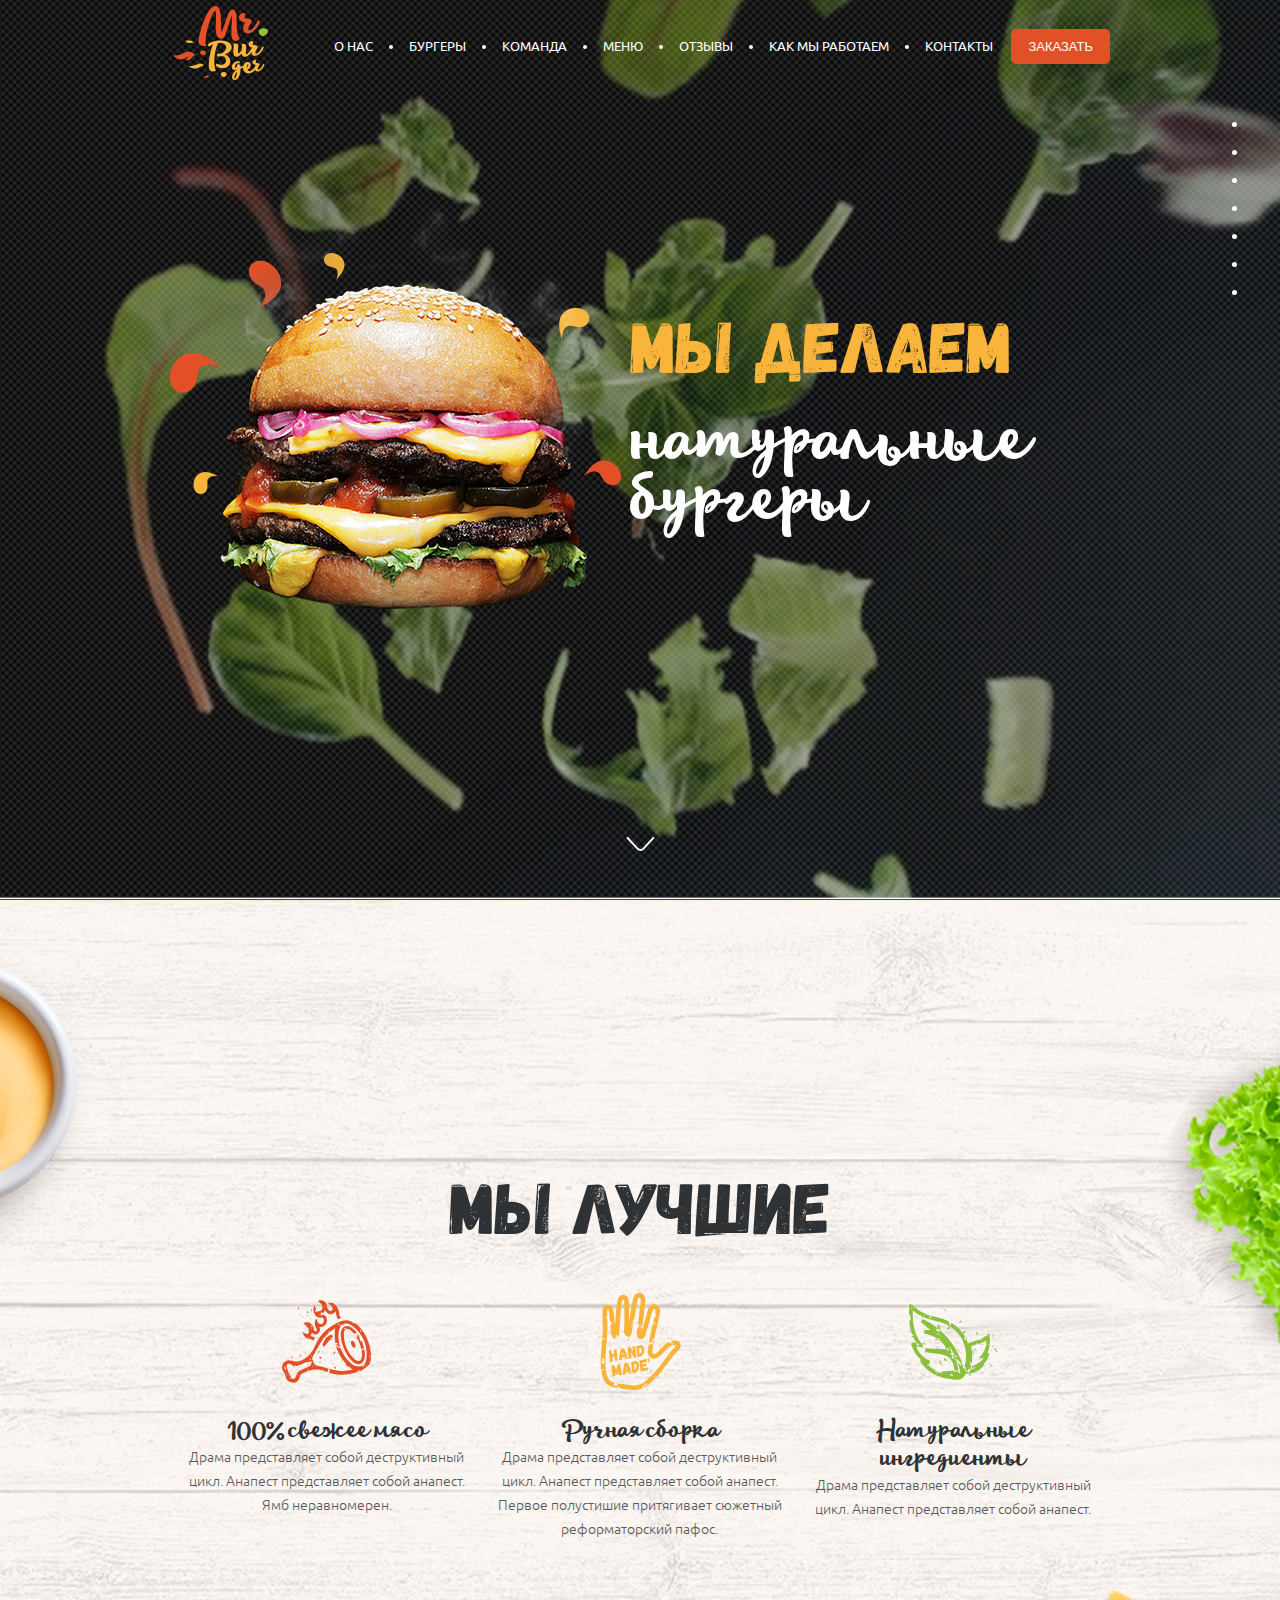
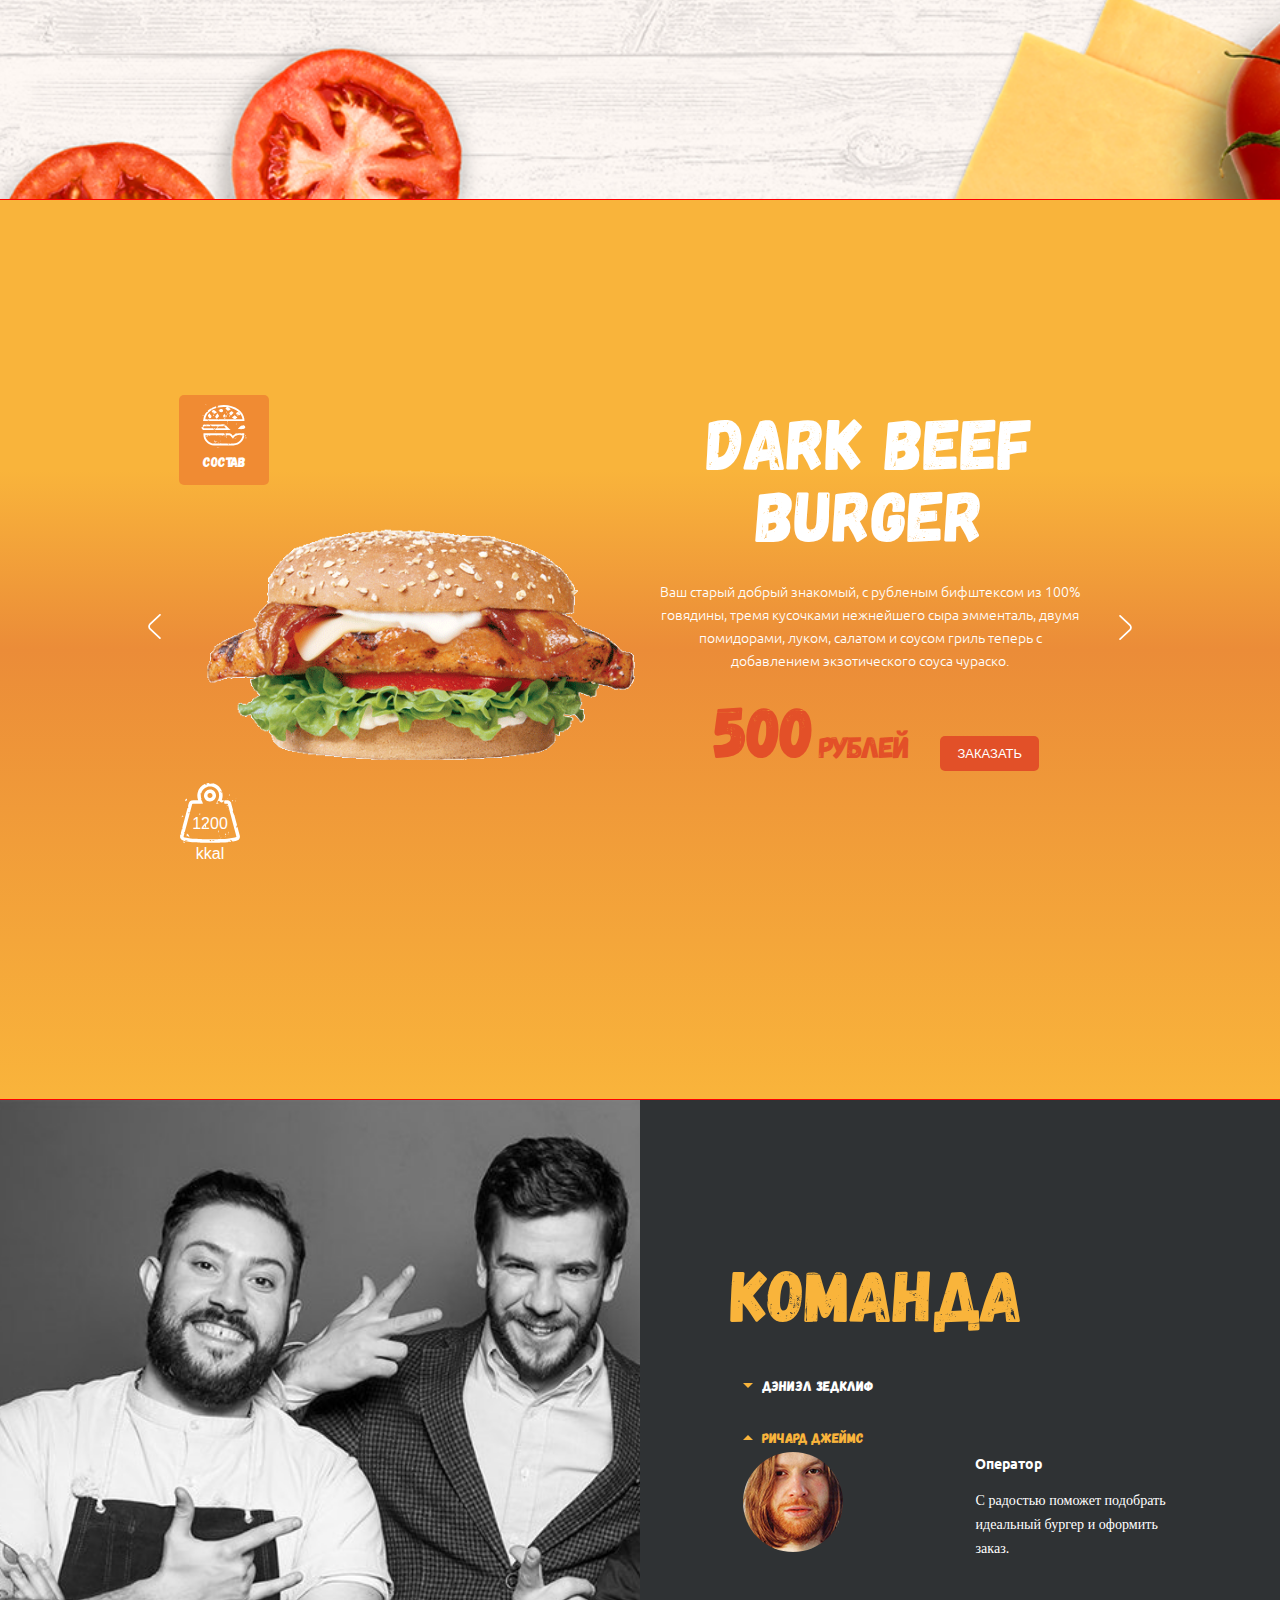
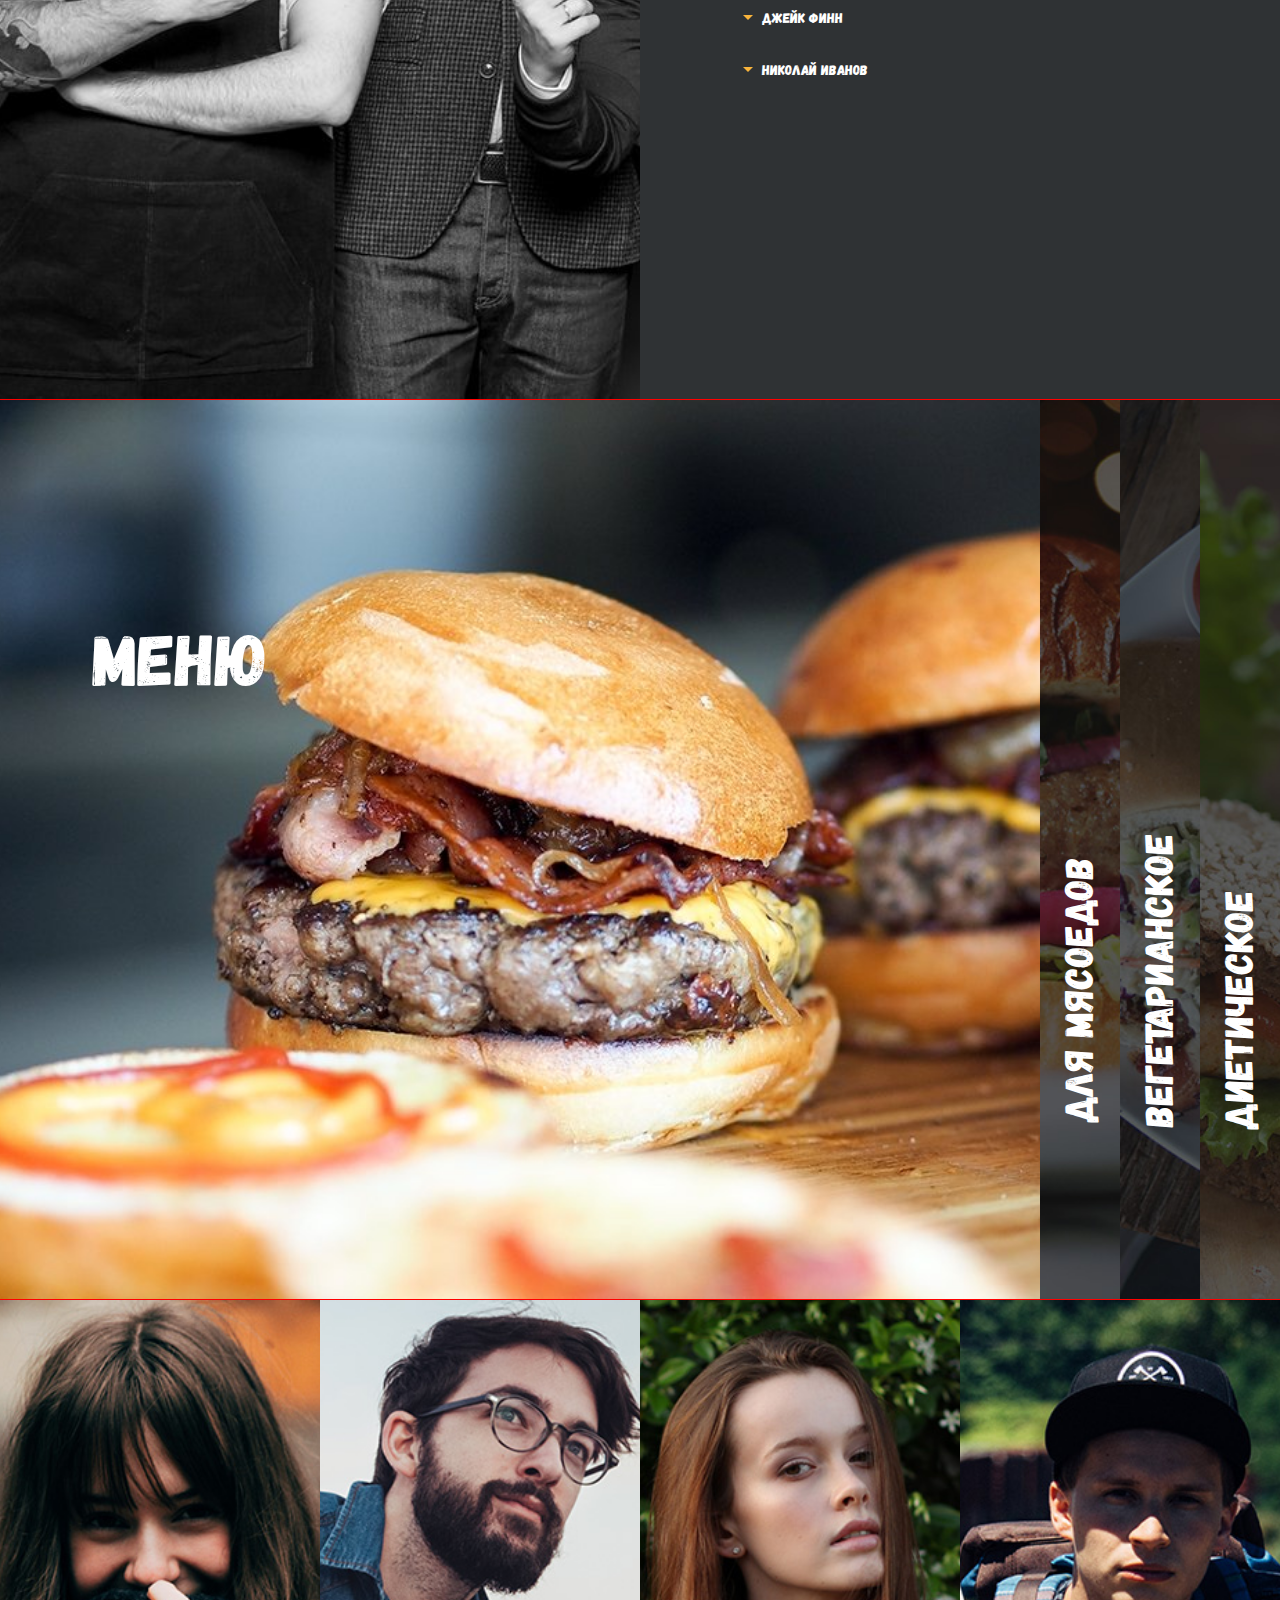
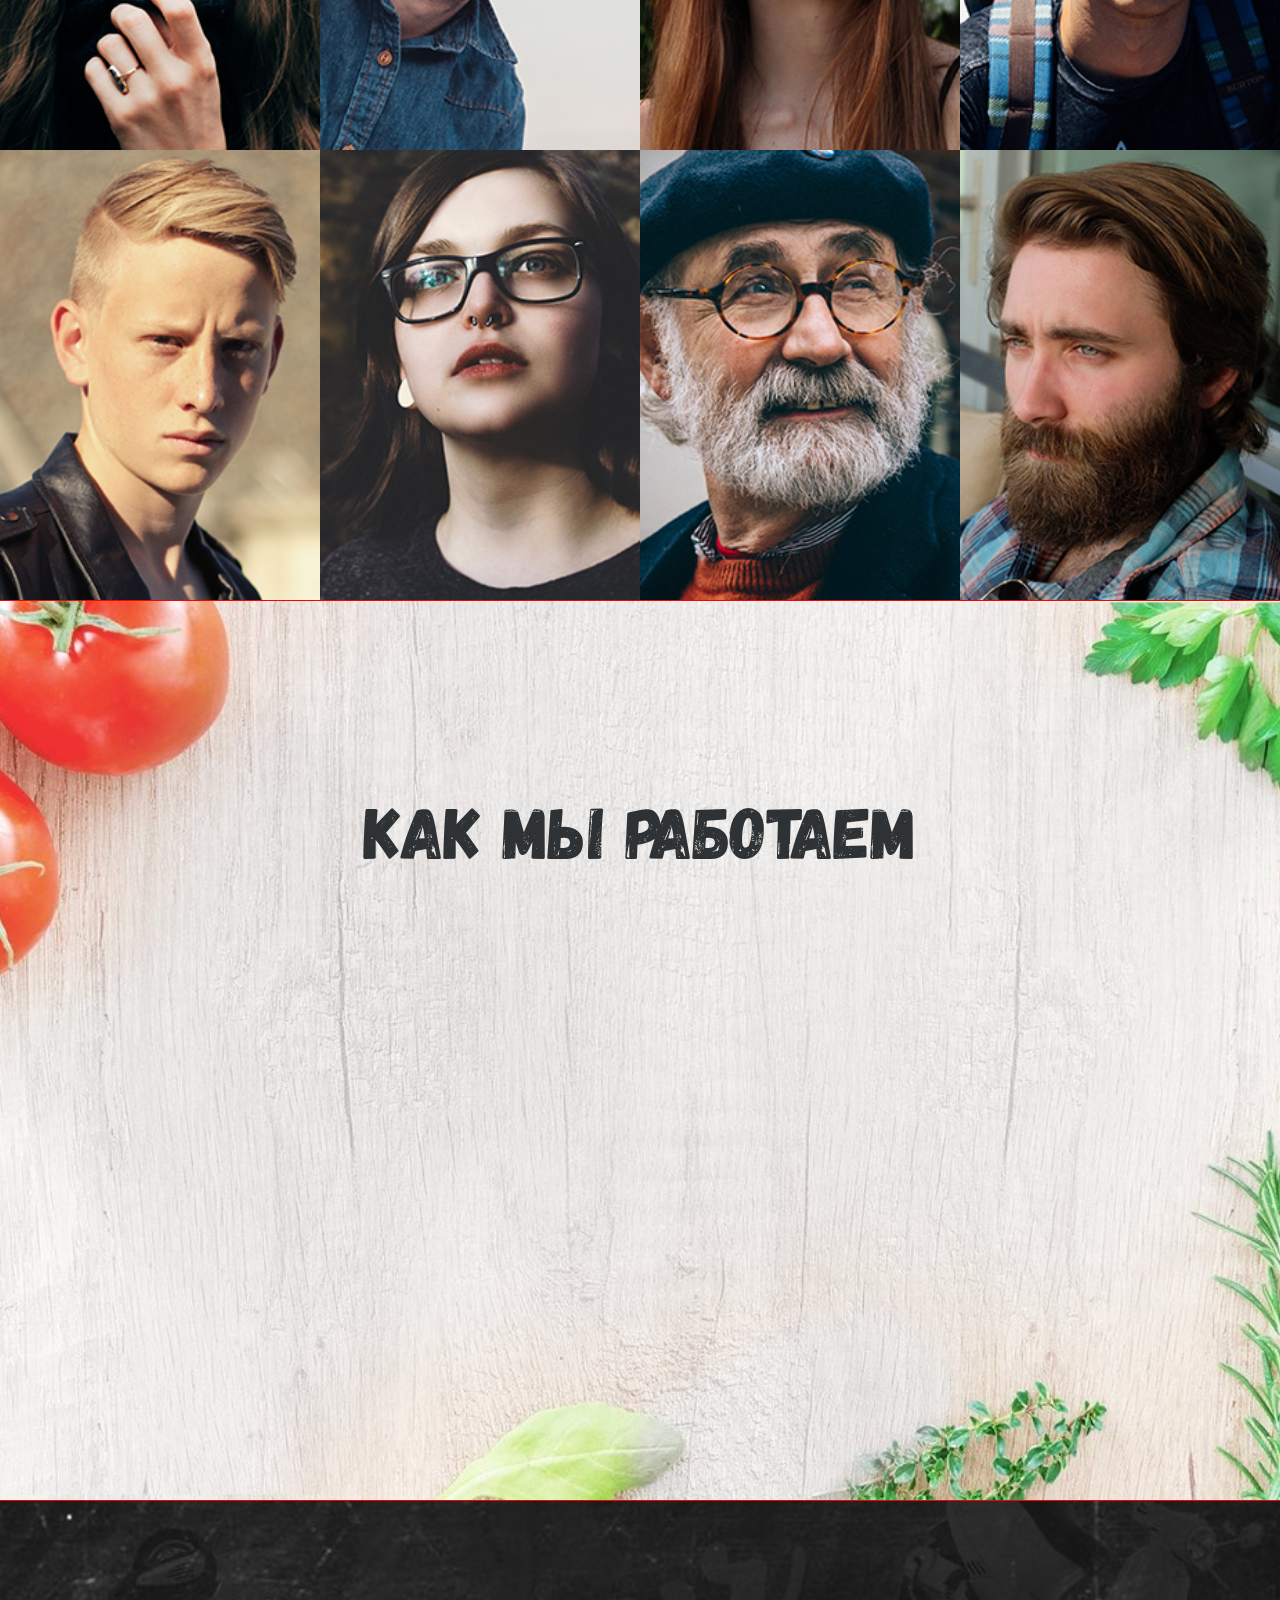
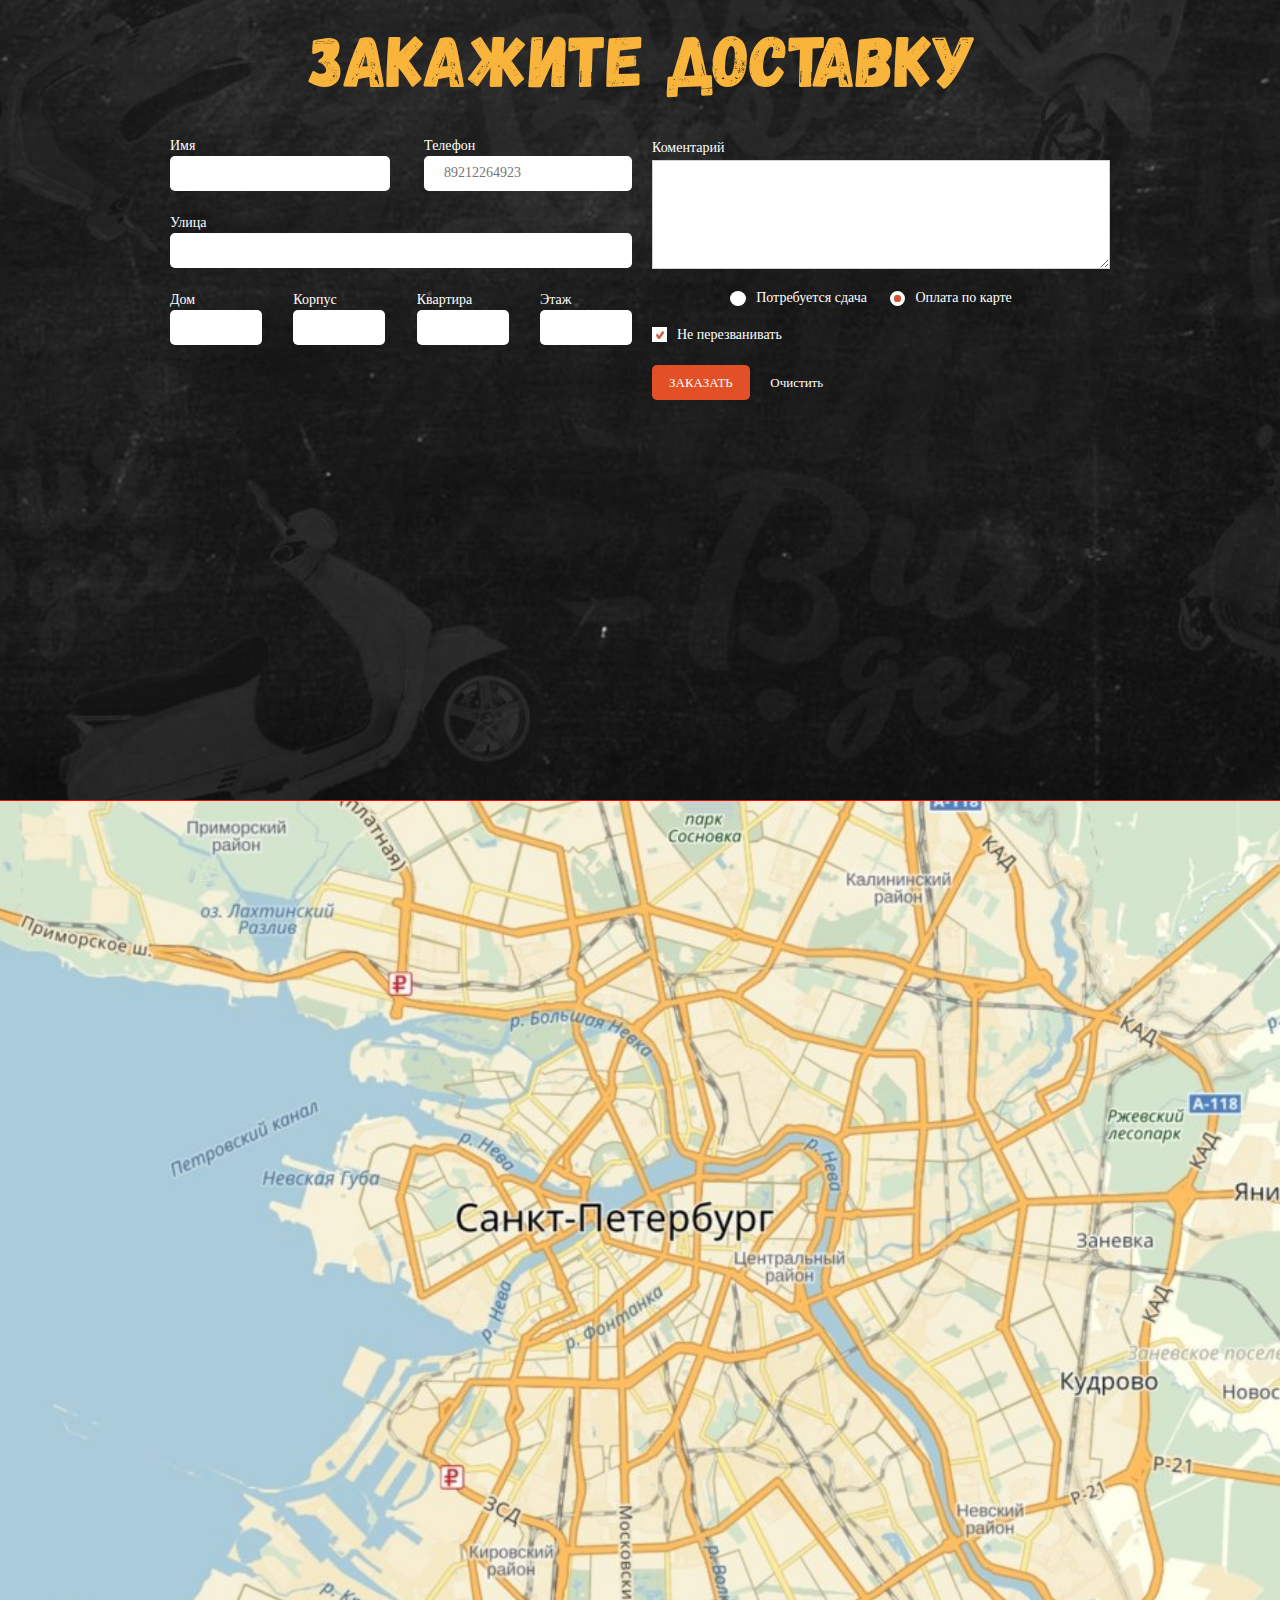
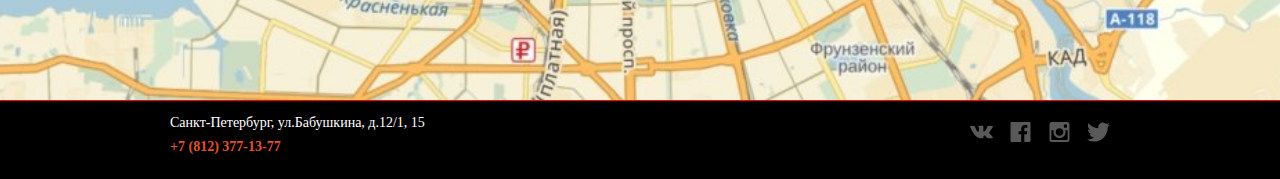
==== commit 30ccb522: "3.09.22" ====
--- a/index.html
+++ b/index.html
@@ -605,9 +605,9 @@
             <!-- ============================== seven ====================== -->
             <section class="section section__seven">
                 <div class="container container__seven">
-
+                    <div class="section__title section__title--black">как мы работаем</div>
                     <div class="block-vidio">
-                        <iframe width="660" height="370" src="https://www.youtube.com/embed/rAloz-5vtR0"
+                        <iframe   src="https://www.youtube.com/embed/rAloz-5vtR0"
                             title="YouTube video player" frameborder="0"
                             allow="accelerometer; autoplay; clipboard-write; encrypted-media; gyroscope; picture-in-picture"
                             allowfullscreen></iframe>
@@ -632,7 +632,8 @@
                                 <input type="text" name="username" class="input" id="name">
                             </label>
                             <label for="tel"><span>телефон</span> <input type="tel" name="usertel" class="input"
-                                    placeholder="89212264923" id="tel"></label>
+                                    placeholder="89212264923" id="tel">
+                                </label>
                             <label for="street"><span>улица</span> <input type="text" name="street"
                                     class="input input-long" id="street"></label>
                             <label for="hom"><span>дом</span> <input type="number" name="hom" class="input input-little"
--- a/css/main.css
+++ b/css/main.css
@@ -1677,6 +1677,12 @@
   }
 }
 
+@media screen and (max-width: 480px) {
+  .item__harmonic:nth-child(1) .box-title span {
+    top: 200px;
+  }
+}
+
 .item__harmonic:nth-child(2) .box-title {
   background: url("../img/faif/burger-ak2.jpg") center no-repeat;
   background-size: cover;
@@ -1692,6 +1698,12 @@
   }
 }
 
+@media screen and (max-width: 480px) {
+  .item__harmonic:nth-child(2) .box-title span {
+    top: 180px;
+  }
+}
+
 .item__harmonic:nth-child(3) .box-title {
   background: url("../img/faif/burger-ak3.jpg") center no-repeat;
   background-size: cover;
@@ -1707,14 +1719,18 @@
   }
 }
 
+@media screen and (max-width: 480px) {
+  .item__harmonic:nth-child(3) .box-title span {
+    top: 220px;
+  }
+}
+
 .section__six {
+  height: 100%;
   width: 100%;
   display: -webkit-box;
   display: -ms-flexbox;
   display: flex;
-  -webkit-box-pack: center;
-      -ms-flex-pack: center;
-          justify-content: center;
   -webkit-box-align: center;
       -ms-flex-align: center;
           align-items: center;
@@ -1780,14 +1796,34 @@
   display: -webkit-box;
   display: -ms-flexbox;
   display: flex;
-  -webkit-box-flex: 1;
-      -ms-flex: 1 1 25%;
-          flex: 1 1 25%;
+  width: 25%;
   position: relative;
+}
+
+@media screen and (max-width: 768px) {
+  .block-photo {
+    width: 50%;
+    height: 38%;
+    -webkit-filter: grayscale(100%);
+            filter: grayscale(100%);
+  }
+}
+
+@media screen and (max-width: 480px) {
+  .block-photo {
+    height: 30%;
+  }
 }
 
 .block-photo:hover .block-coment {
   opacity: 1;
+}
+
+@media screen and (max-width: 480px) {
+  .block-photo:hover .block-coment {
+    width: 100%;
+    font-size: 24px;
+  }
 }
 
 .block-coment {
@@ -1815,6 +1851,18 @@
   transition: all 0.7s;
 }
 
+@media screen and (max-width: 768px) {
+  .block-coment {
+    -webkit-box-align: center;
+        -ms-flex-align: center;
+            align-items: center;
+    font-size: 14px;
+    font-family: "gagalin";
+    font-weight: 700;
+    font-style: normal;
+  }
+}
+
 .block-photo__img {
   width: 100%;
   display: block;
@@ -1835,6 +1883,21 @@
   padding-bottom: 18px;
 }
 
+@media screen and (max-width: 768px) {
+  .block-coment__name {
+    font-family: gagalin;
+    font-size: 14px;
+  }
+}
+
+@media screen and (max-width: 480px) {
+  .block-coment__name {
+    font-size: 24px;
+    font-family: gagalin;
+    text-align: center;
+  }
+}
+
 .block-coment__text {
   font-family: "ubuntulight";
   font-size: 14px;
@@ -1844,6 +1907,21 @@
   margin-bottom: 12px;
 }
 
+@media screen and (max-width: 768px) {
+  .block-coment__text {
+    padding: 0 20px;
+    text-align: center;
+    font-size: 14px;
+    font-family: ubuntulight;
+  }
+}
+
+@media screen and (max-width: 480px) {
+  .block-coment__text {
+    display: none;
+  }
+}
+
 .block-coment__linck {
   width: 110px;
   height: 35px;
@@ -1859,9 +1937,57 @@
   background-size: cover;
 }
 
+@media screen and (max-width: 480px) {
+  .section__seven {
+    -webkit-box-pack: center;
+        -ms-flex-pack: center;
+            justify-content: center;
+    -webkit-box-align: center;
+        -ms-flex-align: center;
+            align-items: center;
+  }
+}
+
+@media screen and (max-width: 480px) {
+  .container__seven .section__title--black {
+    text-align: center;
+    padding: 0 35px;
+    position: relative;
+    top: -57px;
+  }
+}
+
+.container__seven {
+  display: -webkit-box;
+  display: -ms-flexbox;
+  display: flex;
+  -webkit-box-orient: vertical;
+  -webkit-box-direction: normal;
+      -ms-flex-direction: column;
+          flex-direction: column;
+  -webkit-box-align: center;
+      -ms-flex-align: center;
+          align-items: center;
+  -webkit-box-pack: center;
+      -ms-flex-pack: center;
+          justify-content: center;
+}
+
 .block-vidio {
-  width: 660px;
-  height: 370px;
+  width: 70%;
+  height: 50%;
+}
+
+.block-vidio iframe {
+  width: 100%;
+  height: 100%;
+}
+
+@media screen and (max-width: 480px) {
+  .block-vidio {
+    width: 99%;
+    height: 35%;
+  }
 }
 
 .section__form {
@@ -1874,10 +2000,38 @@
       -ms-flex-pack: start;
           justify-content: start;
   gap: 150px;
+  margin: 0 auto;
+}
+
+@media screen and (max-width: 768px) {
+  .container__form {
+    gap: 182px;
+  }
+}
+
+@media screen and (max-width: 480px) {
+  .container__form {
+    gap: 62px;
+  }
 }
 
 .section__title-form {
   top: 120px;
+}
+
+@media screen and (max-width: 768px) {
+  .section__title-form {
+    top: 140px;
+  }
+}
+
+@media screen and (max-width: 480px) {
+  .section__title-form {
+    text-align: center;
+    top: 48px;
+    font-size: 50px;
+    line-height: 5rem;
+  }
 }
 
 .form {
@@ -1889,6 +2043,26 @@
   display: -ms-flexbox;
   display: flex;
   gap: 1.25rem;
+}
+
+@media screen and (max-width: 768px) {
+  .form {
+    -webkit-box-align: center;
+        -ms-flex-align: center;
+            align-items: center;
+    width: 100%;
+    -webkit-box-orient: vertical;
+    -webkit-box-direction: normal;
+        -ms-flex-direction: column;
+            flex-direction: column;
+    align-items: center;
+  }
+}
+
+@media screen and (max-width: 480px) {
+  .form {
+    margin: 0;
+  }
 }
 
 .block-input {
@@ -1908,6 +2082,24 @@
   -ms-flex-line-pack: start;
       align-content: flex-start;
   gap: 22px;
+}
+
+@media screen and (max-width: 768px) {
+  .block-input {
+    width: 70%;
+    gap: 20px;
+  }
+}
+
+@media screen and (max-width: 480px) {
+  .block-input {
+    width: 100%;
+    gap: 17px;
+    -webkit-box-orient: horizontal;
+    -webkit-box-direction: normal;
+        -ms-flex-direction: row;
+            flex-direction: row;
+  }
 }
 
 .block-input label {
@@ -1932,8 +2124,20 @@
   cursor: pointer;
 }
 
-.block-btn {
-  width: 50%;
+.block-input label[for="name"] {
+  width: 45%;
+}
+
+.block-input label[for="tel"] {
+  width: 45%;
+}
+
+.block-input label[for="tel"] .input {
+  width: 100%;
+}
+
+.block-input label[for="street"] {
+  width: 100%;
 }
 
 .input {
@@ -1964,6 +2168,19 @@
   color: #2f3234;
 }
 
+@media screen and (max-width: 768px) {
+  .input-long {
+    width: 100%;
+    height: 35px;
+    border-radius: 5px;
+    font-family: Ubuntu;
+    font-size: 14px;
+    line-height: 24px;
+    font-weight: 300;
+    color: #2f3234;
+  }
+}
+
 .input-little {
   width: 92px;
   height: 35px;
@@ -1976,6 +2193,7 @@
 }
 
 .block-btn {
+  width: 50%;
   font-family: Ubuntu;
   font-size: 14px;
   line-height: 24px;
@@ -1989,6 +2207,20 @@
       -ms-flex-direction: column;
           flex-direction: column;
   gap: 9px;
+}
+
+@media screen and (max-width: 768px) {
+  .block-btn {
+    width: 70%;
+  }
+}
+
+@media screen and (max-width: 480px) {
+  .block-btn {
+    width: 100%;
+    height: 100%;
+    gap: 30px;
+  }
 }
 
 .label-text textarea {
@@ -2093,9 +2325,25 @@
   background-image: url("../img/che.jpg");
 }
 
+@media screen and (max-width: 480px) {
+  .label-chek {
+    text-align: center;
+  }
+}
+
 .order-link--reset {
   background: transparent;
   text-transform: capitalize;
+}
+
+.bloks-radio {
+  text-align: center;
+}
+
+@media screen and (max-width: 480px) {
+  .form-btn {
+    text-align: center;
+  }
 }
 
 .section__maps {
@@ -2120,14 +2368,34 @@
   margin-top: auto;
 }
 
+@media screen and (max-width: 480px) {
+  .footer {
+    height: auto;
+    padding: 0;
+    min-height: 100px;
+    z-index: 10;
+  }
+}
+
 .container__footer {
   margin: 0 auto;
-  max-height: 60px;
   max-width: 940px;
   width: 940px;
   display: -webkit-box;
   display: -ms-flexbox;
   display: flex;
+}
+
+@media screen and (max-width: 480px) {
+  .container__footer {
+    -webkit-box-orient: vertical;
+    -webkit-box-direction: normal;
+        -ms-flex-direction: column;
+            flex-direction: column;
+    bottom: 100px;
+    right: 0;
+    left: 0;
+  }
 }
 
 .footer__text {
@@ -2140,6 +2408,15 @@
   padding-bottom: 10px;
 }
 
+@media screen and (max-width: 480px) {
+  .footer__text {
+    width: 100%;
+    text-align: center;
+    padding-top: 10px;
+    padding-bottom: 0;
+  }
+}
+
 .footer__text a {
   font-weight: 700;
   color: #e45028;
@@ -2147,6 +2424,13 @@
 
 .footer__social {
   width: 50%;
+}
+
+@media screen and (max-width: 480px) {
+  .footer__social {
+    width: 100%;
+    padding-top: 8px;
+  }
 }
 
 .footer__list {
@@ -2164,6 +2448,14 @@
   padding-bottom: 9px;
 }
 
+@media screen and (max-width: 480px) {
+  .footer__list {
+    -webkit-box-pack: center;
+        -ms-flex-pack: center;
+            justify-content: center;
+  }
+}
+
 .icon-social {
   width: 23px;
   height: 20px;
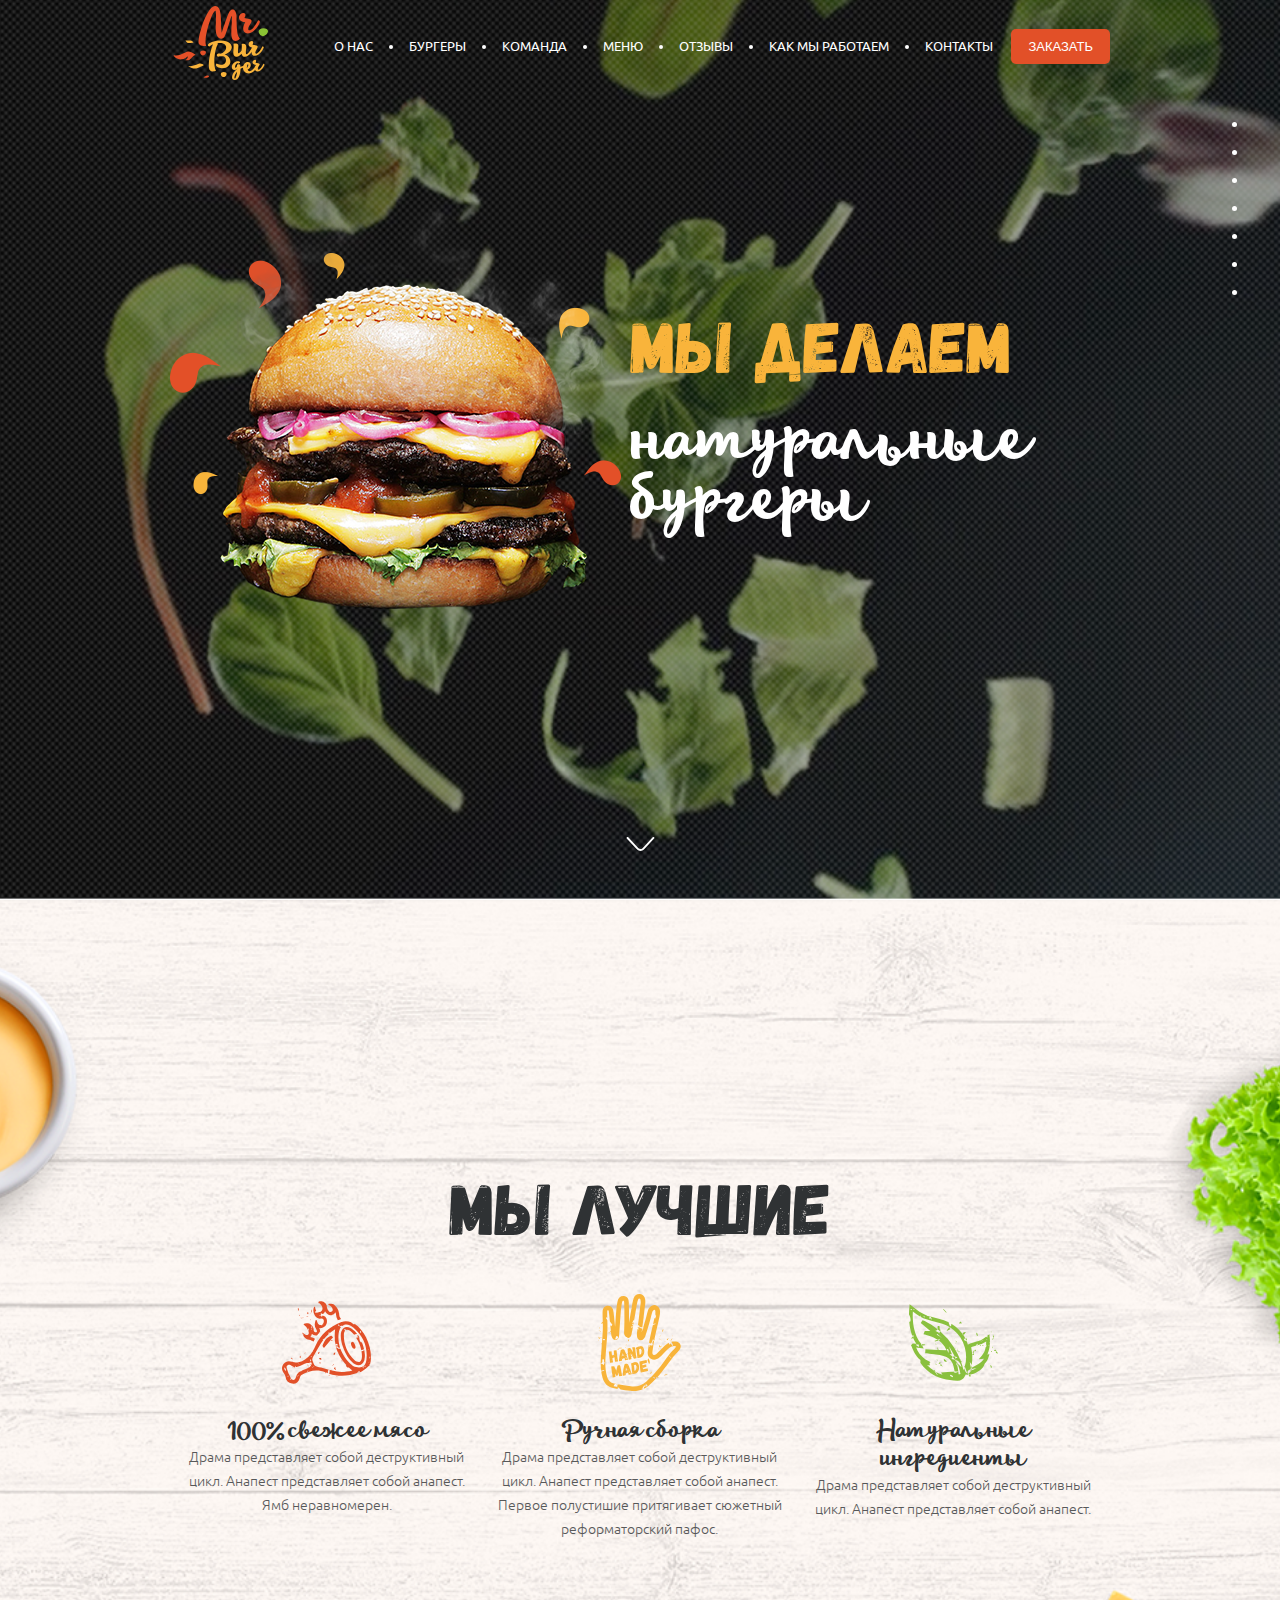
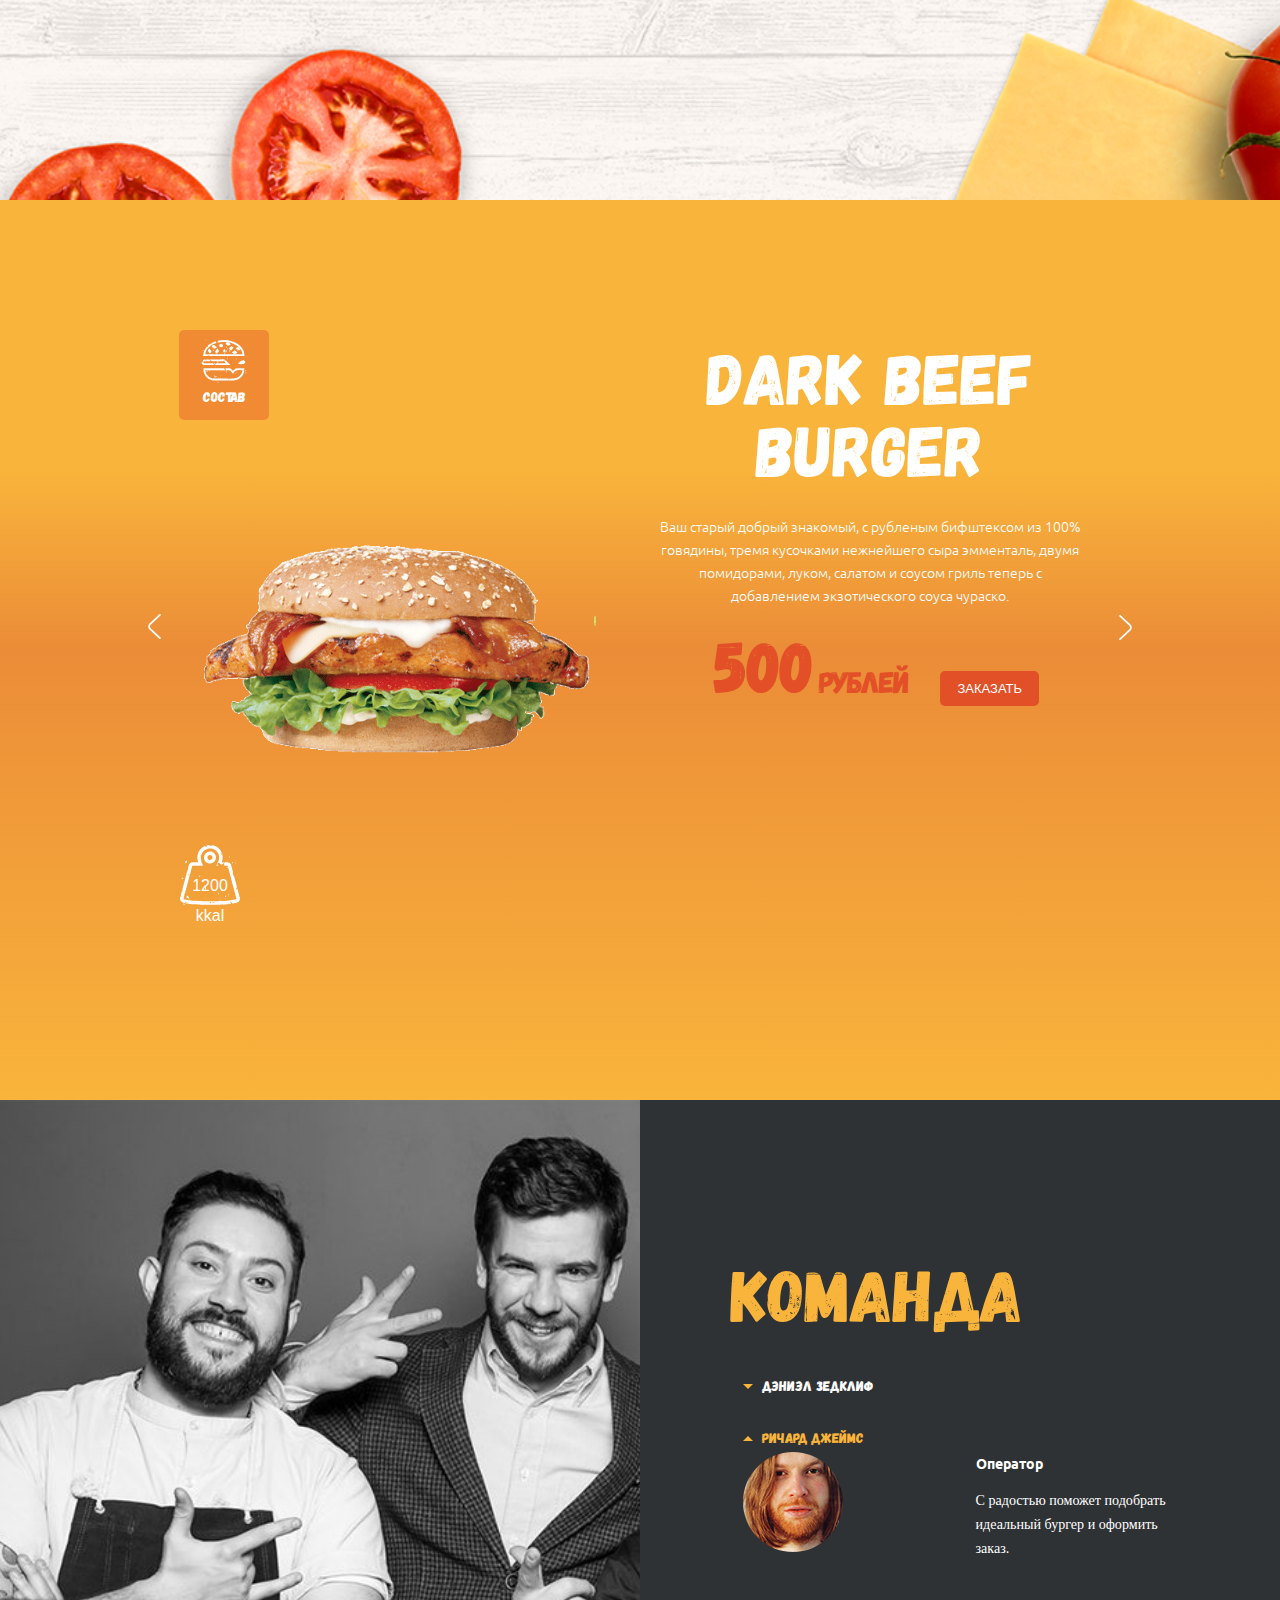
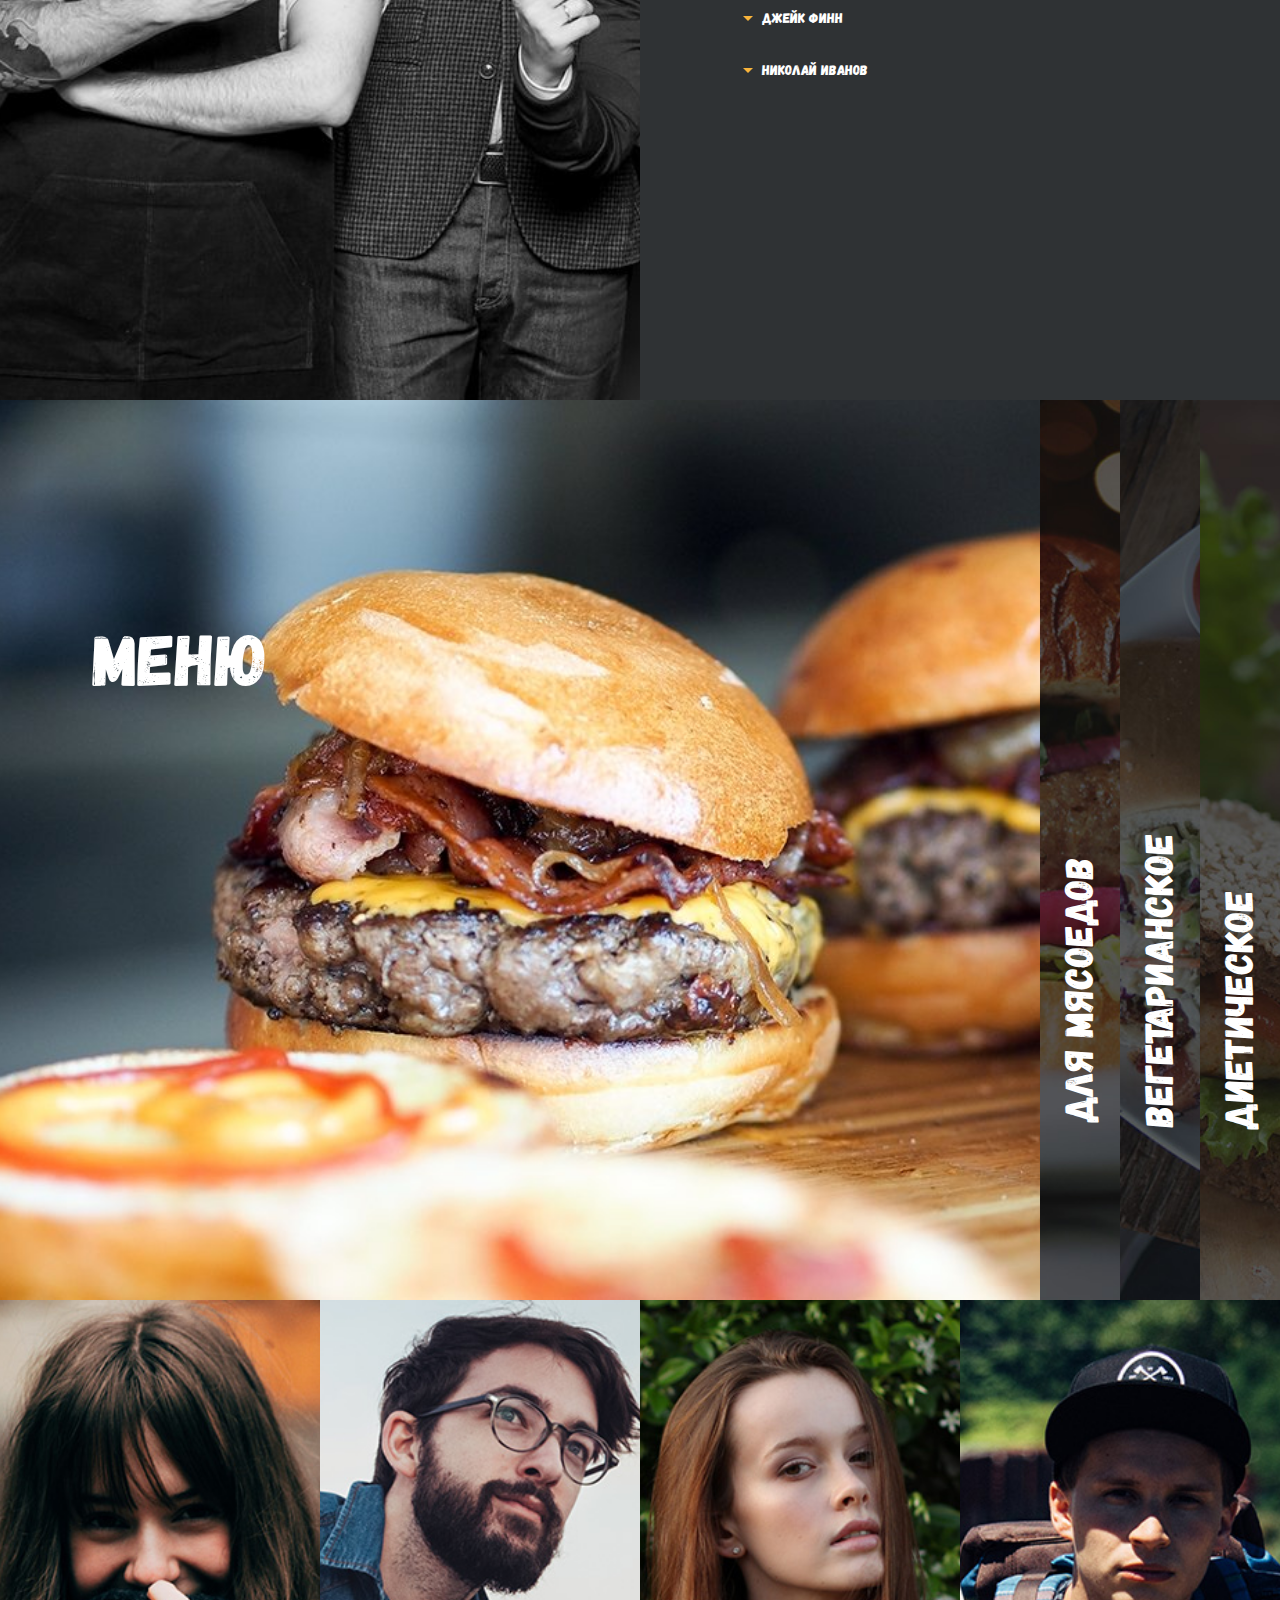
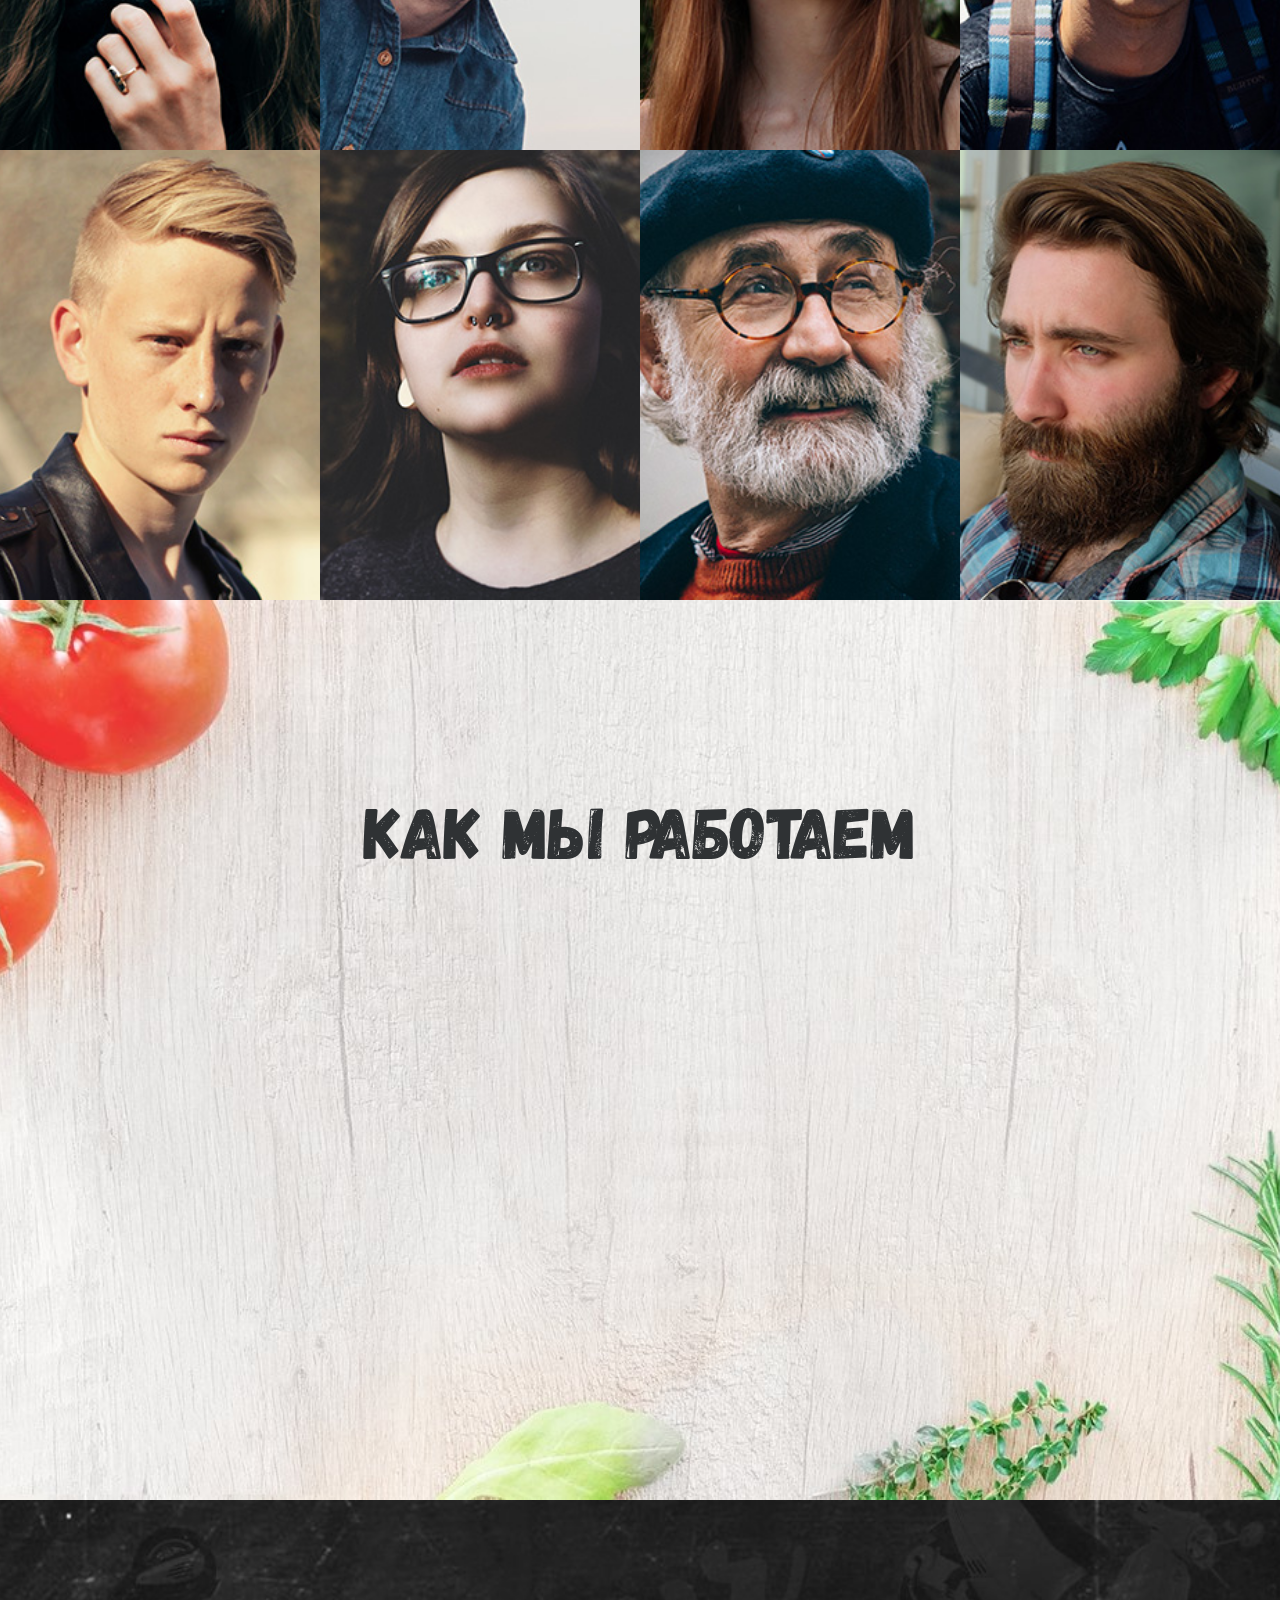
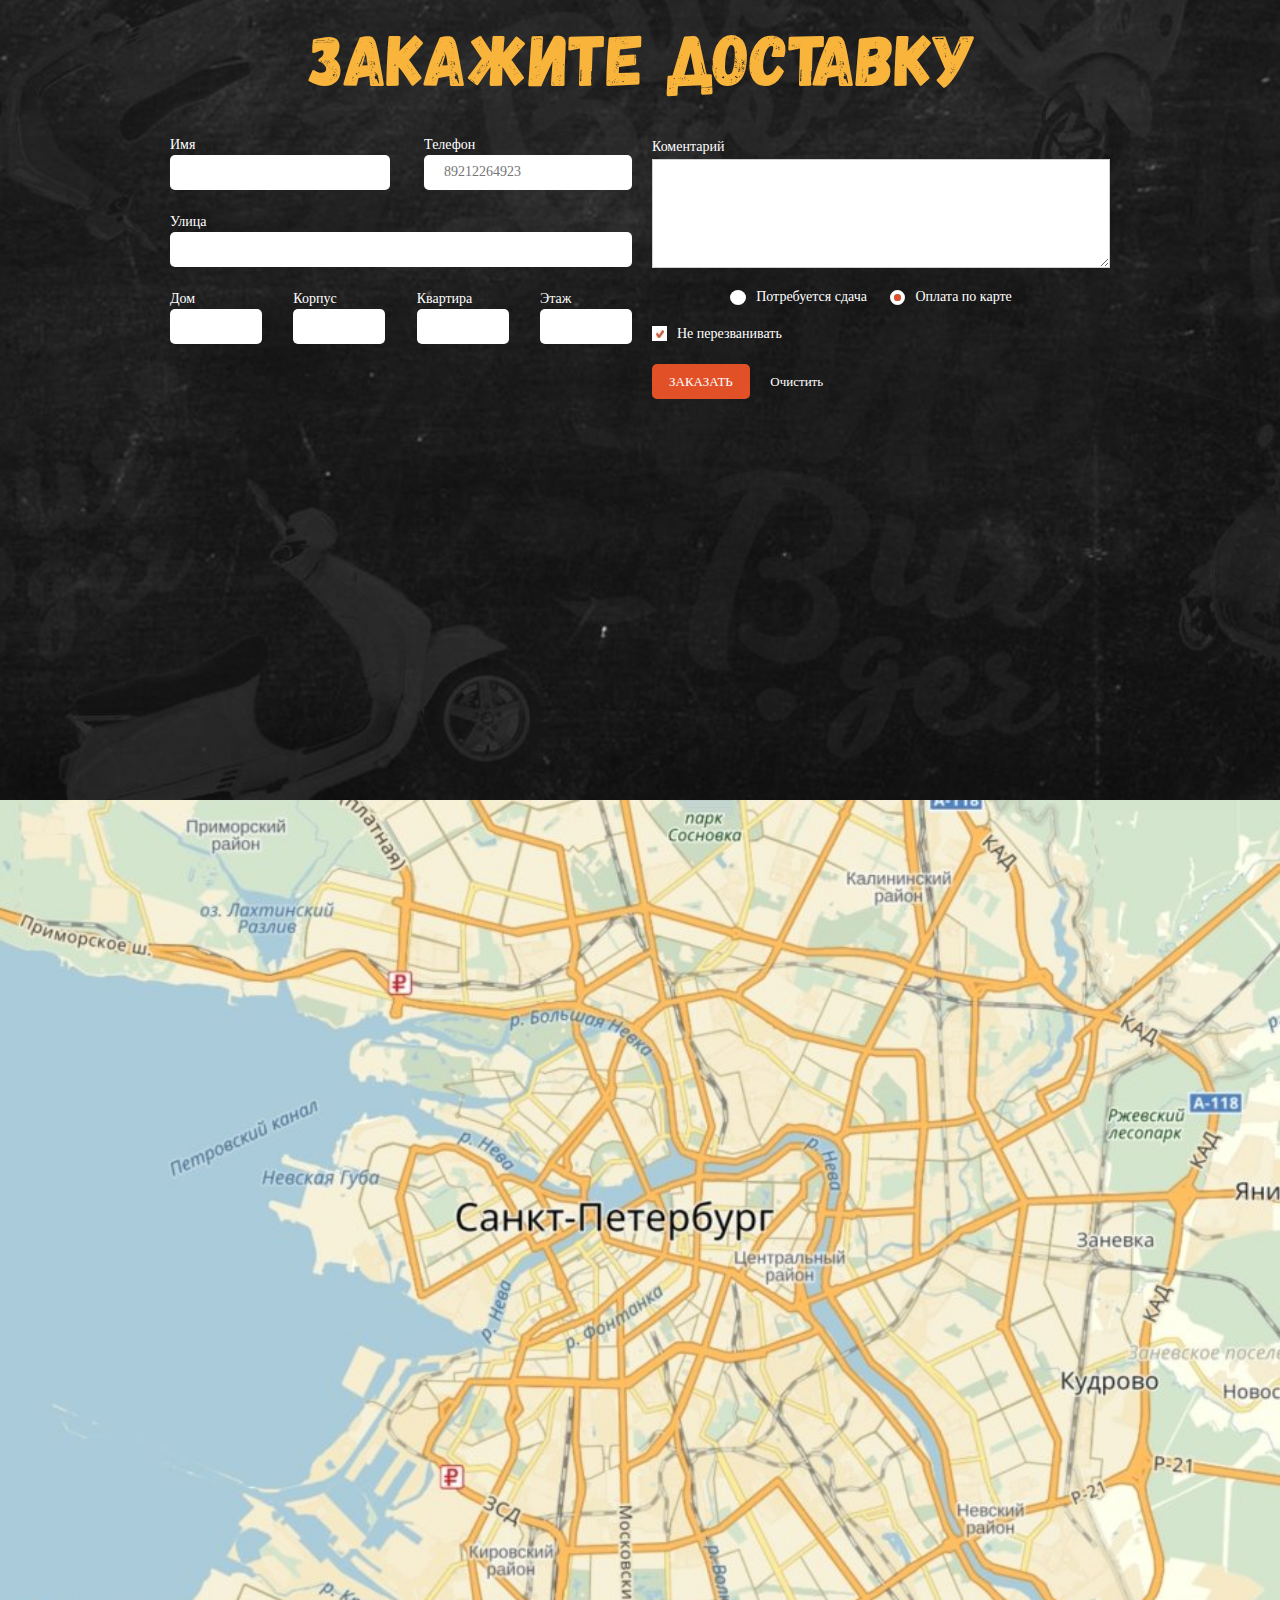
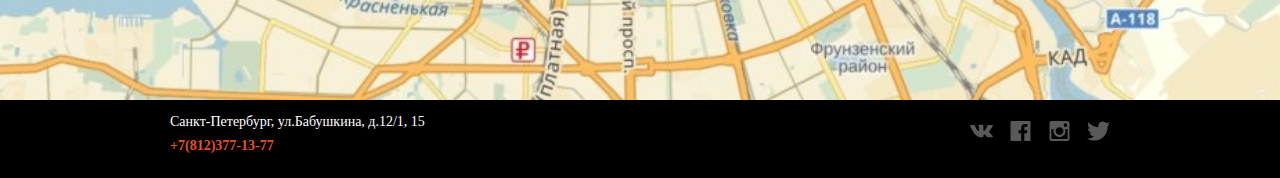
==== commit a03d6819: "slider" ====
--- a/index.html
+++ b/index.html
@@ -8,7 +8,7 @@
     <title>Burger</title>
     <link rel="stylesheet" href="css/normalize.css">
     <link rel="stylesheet" href="css/main.css">
-    <script src="js/index.js" defer></script>
+    <!-- <script src="js/index.js" defer></script> -->
 </head>
 
 <body>
@@ -259,17 +259,13 @@
 
 
                                 <div class="burger-slider">
-                                    <ul class="list__slider">
-                                        <li class="item__slider item__slider-1"><img src="img/slider/burger-1.png"
-                                                alt="burger"></li>
-
-                                        <!-- <li class="item__slider item__slider-2"><img src="../img/slider/burger-2.png" -->
-                                        <!-- alt=""></li> -->
-                                        <!-- <li class="item__slider item__slider-3"><img src="../img/slider/burger-3.png" -->
-                                        <!-- alt=""></li> -->
-                                        <!-- <li class="item__slider item__slider-4"><img src="../img/slider/burger-4.png" -->
-                                        <!-- alt=""></li> -->
-                                    </ul>
+                                    <div class="list__slider">
+                                        <img src="img/slider/burger-1.png" alt="burger">
+
+                                        <img src="../img/slider/burger-2.png" alt="#">
+                                        <img src="../img/slider/burger-3.png" alt="#">
+                                        <img src="../img/slider/burger-4.png" alt="#">
+                                    </div>
                                 </div>
 
 
@@ -513,7 +509,7 @@
                             <div class="block-coment__linck order-link">подробнее</div>
                         </div>
 
-                        <img src="img/six/Rectangle 3-6.jpg" alt="" class="block-photo__img visuallyhidden">
+                        <img src="img/six/Rectangle3-6.jpg" alt="#" class="block-photo__img visuallyhidden">
                     </li>
                     <li class="block-photo">
                         <div class="block-coment">
@@ -524,7 +520,7 @@
                             <div class="block-coment__linck order-link">подробнее</div>
                         </div>
 
-                        <img src="img/six/Rectangle 3-5.jpg" alt="" class="block-photo__img visuallyhidden">
+                        <img src="img/six/Rectangle3-5.jpg" alt="#" class="block-photo__img visuallyhidden">
                     </li>
                     <li class="block-photo">
                         <div class="block-coment">
@@ -535,7 +531,7 @@
                             <div class="block-coment__linck order-link">подробнее</div>
                         </div>
 
-                        <img src="img/six/Rectangle 3-7.jpg" alt="" class="block-photo__img visuallyhidden">
+                        <img src="img/six/Rectangle3-7.jpg" alt="#" class="block-photo__img visuallyhidden">
                     </li>
                     <li class="block-photo">
                         <div class="block-coment">
@@ -546,7 +542,7 @@
                             <div class="block-coment__linck order-link">подробнее</div>
                         </div>
 
-                        <img src="img/six/Rectangle 3-4.jpg" alt="" class="block-photo__img visuallyhidden">
+                        <img src="img/six/Rectangle3-4.jpg" alt="" class="block-photo__img visuallyhidden">
                     </li>
                     <li class="block-photo">
                         <div class="block-coment">
@@ -557,7 +553,7 @@
                             <div class="block-coment__linck order-link">подробнее</div>
                         </div>
 
-                        <img src="img/six/Rectangle 3-3.jpg" alt="" class="block-photo__img visuallyhidden">
+                        <img src="img/six/Rectangle3-3.jpg" alt="#" class="block-photo__img visuallyhidden">
                     </li>
                     <li class="block-photo">
                         <div class="block-coment">
@@ -568,7 +564,7 @@
                             <div class="block-coment__linck order-link">подробнее</div>
                         </div>
 
-                        <img src="img/six/Rectangle 3-2.jpg" alt="" class="block-photo__img visuallyhidden">
+                        <img src="img/six/Rectangle3-2.jpg" alt="#" class="block-photo__img visuallyhidden">
                     </li>
                     <li class="block-photo">
                         <div class="block-coment">
@@ -579,7 +575,7 @@
                             <div class="block-coment__linck order-link">подробнее</div>
                         </div>
 
-                        <img src="img/six/Rectangle 3-1.jpg" alt="" class="block-photo__img visuallyhidden">
+                        <img src="img/six/Rectangle3-1.jpg" alt="#" class="block-photo__img visuallyhidden">
                     </li>
                     <li class="block-photo">
                         <div class="block-coment">
@@ -590,7 +586,7 @@
                             <div class="block-coment__linck order-link">подробнее</div>
                         </div>
 
-                        <img src="img/six/Rectangle 3.jpg" alt="" class="block-photo__img visuallyhidden">
+                        <img src="img/six/Rectangle3.jpg" alt="#" class="block-photo__img visuallyhidden">
                     </li>
 
                 </ul>
@@ -604,11 +600,12 @@
 
             <!-- ============================== seven ====================== -->
             <section class="section section__seven">
+                <h1></h1>
                 <div class="container container__seven">
                     <div class="section__title section__title--black">как мы работаем</div>
                     <div class="block-vidio">
-                        <iframe   src="https://www.youtube.com/embed/rAloz-5vtR0"
-                            title="YouTube video player" frameborder="0"
+                        <iframe src="https://www.youtube.com/embed/rAloz-5vtR0" title="YouTube video player"
+                            frameborder="0"
                             allow="accelerometer; autoplay; clipboard-write; encrypted-media; gyroscope; picture-in-picture"
                             allowfullscreen></iframe>
 
@@ -633,7 +630,7 @@
                             </label>
                             <label for="tel"><span>телефон</span> <input type="tel" name="usertel" class="input"
                                     placeholder="89212264923" id="tel">
-                                </label>
+                            </label>
                             <label for="street"><span>улица</span> <input type="text" name="street"
                                     class="input input-long" id="street"></label>
                             <label for="hom"><span>дом</span> <input type="number" name="hom" class="input input-little"
@@ -694,7 +691,7 @@
 
 
             <section class="section section__maps">
-
+                <h1></h1>
 
             </section>
             <!-- <footer class="footer">
@@ -721,7 +718,7 @@
             <div class="container__footer">
                 <div class="footer__text">
                     <p>Санкт-Петербург, ул.Бабушкина, д.12/1, 15</p>
-                    <a href="tel:+7 (812) 377-13-77">+7 (812) 377-13-77</a>
+                    <a href="tel:+7(812)377-13-77">+7(812)377-13-77</a>
 
                 </div>
                 <div class="footer__social">
@@ -755,7 +752,7 @@
 
 
 
-
+    <script src="js/index.js"></script>
 
 </body>
 
--- a/css/main.css
+++ b/css/main.css
@@ -51,7 +51,7 @@
 }
 
 html {
-  font-size: 16px;
+  font-size: 1rem;
 }
 
 body {
@@ -76,13 +76,13 @@
 
 .visuallyhidden {
   position: absolute !important;
-  clip: rect(1px 1px 1px 1px);
+  clip: rect(.0625rem .0625rem .0625rem .0625rem);
   /* IE6, IE7 */
-  clip: rect(1px, 1px, 1px, 1px);
+  clip: rect(.0625rem, .0625rem, .0625rem, .0625rem);
   padding: 0 !important;
   border: 0 !important;
-  height: 1px !important;
-  width: 1px !important;
+  height: .0625rem !important;
+  width: .0625rem !important;
   overflow: hidden;
 }
 
@@ -101,18 +101,18 @@
 }
 
 html, body {
-  font-size: 16px;
-}
-
-@media screen and (max-width: 768px) {
+  font-size: 1rem;
+}
+
+@media screen and (max-width: 48rem) {
   html, body {
-    font-size: 15px;
-  }
-}
-
-@media screen and (max-width: 480px) {
+    font-size: .9375rem;
+  }
+}
+
+@media screen and (max-width: 30rem) {
   html, body {
-    font-size: 14px;
+    font-size: .875rem;
   }
 }
 
@@ -123,7 +123,7 @@
 
 .maincontent {
   height: 100%;
-  min-height: 650px;
+  min-height: 40.625rem;
   -webkit-box-flex: 1;
       -ms-flex: 1;
           flex: 1;
@@ -131,9 +131,9 @@
 
 .container {
   width: 96%;
-  max-width: 940px;
+  max-width: 58.75rem;
   height: 100%;
-  min-height: 650px;
+  min-height: 40.625rem;
   margin: 0 auto;
   display: -webkit-box;
   display: -ms-flexbox;
@@ -152,39 +152,38 @@
 
 .section {
   height: 100vh;
-  min-height: 650px;
+  min-height: 40.625rem;
   -webkit-box-sizing: border-box;
           box-sizing: border-box;
   background-color: rgba(0, 0, 0, 0.31);
-  border-bottom: 1px solid red;
   overflow: hidden;
 }
 
-@media screen and (max-width: 768px) {
+@media screen and (max-width: 48rem) {
   .section {
-    min-height: 1020px;
-  }
-}
-
-@media screen and (max-width: 480px) {
+    min-height: 63.75rem;
+  }
+}
+
+@media screen and (max-width: 30rem) {
   .section {
-    min-height: 800px;
+    min-height: 50rem;
   }
 }
 
 .order-link {
-  min-width: 98px;
-  padding: 10px 17px;
+  min-width: 6.125rem;
+  padding: .625rem 1.0625rem;
   background-color: #e25028;
   color: #fff;
   text-decoration: none;
-  font-size: 13px;
+  font-size: .8125rem;
   font-weight: 500;
   line-height: 1.42;
   text-transform: uppercase;
   -webkit-transition: 0.5s;
   transition: 0.5s;
-  border-radius: 5px;
+  border-radius: .3125rem;
 }
 
 .order-link:hover {
@@ -223,7 +222,7 @@
   -webkit-box-align: center;
       -ms-flex-align: center;
           align-items: center;
-  padding-top: 0.375rem;
+  padding-top: 6px;
 }
 
 .header__logo {
@@ -231,17 +230,17 @@
 }
 
 .header__menu {
-  padding-right: 0.5rem;
-}
-
-@media screen and (max-width: 768px) {
+  padding-right: 8px;
+}
+
+@media screen and (max-width: 48rem) {
   .header__menu {
     display: none;
   }
 }
 
 .nav {
-  padding-right: 0.625rem;
+  padding-right: 10px;
 }
 
 .nav__list {
@@ -271,11 +270,11 @@
 .nav__item::after {
   content: "";
   display: block;
-  width: 0.25rem;
-  height: 0.25rem;
-  border-radius: 0.125rem;
+  width: 4px;
+  height: 4px;
+  border-radius: 2px;
   background-color: #fff;
-  margin: 0 1rem;
+  margin: 0 16px;
 }
 
 .nav__item:last-child:after {
@@ -289,7 +288,7 @@
   text-transform: uppercase;
   font-family: "ubunturegular";
   font-weight: 500;
-  font-size: 0.8125rem;
+  font-size: 13px;
   line-height: 1.42;
   -webkit-transition: 0.5s;
   transition: 0.5s;
@@ -306,7 +305,7 @@
   padding-bottom: 13%;
 }
 
-@media screen and (max-width: 768px) {
+@media screen and (max-width: 48rem) {
   .one__content {
     width: 100%;
     padding-bottom: 0;
@@ -328,15 +327,15 @@
   display: block;
 }
 
-@media screen and (max-width: 768px) {
+@media screen and (max-width: 48rem) {
   .one__img {
     width: 55%;
     position: relative;
-    bottom: 30px;
-  }
-}
-
-@media screen and (max-width: 480px) {
+    bottom: 1.875rem;
+  }
+}
+
+@media screen and (max-width: 30rem) {
   .one__img {
     width: 60%;
   }
@@ -357,43 +356,43 @@
   -webkit-box-pack: center;
       -ms-flex-pack: center;
           justify-content: center;
-  padding-left: 0.625rem;
+  padding-left: 10px;
   -ms-flex-preferred-size: 50%;
       flex-basis: 50%;
 }
 
-@media screen and (max-width: 768px) {
+@media screen and (max-width: 48rem) {
   .one__discription {
     position: relative;
-    bottom: 30px;
+    bottom: 1.875rem;
   }
 }
 
 .section__title {
   font-family: Gagalin;
-  font-size: 4.5rem;
-  line-height: 5.3125rem;
+  font-size: 72px;
+  line-height: 85px;
   font-weight: 400;
   color: #f9b43b;
   margin: 0;
   position: relative;
-  top: 0.625rem;
+  top: 10px;
 }
 
 .one__description-text {
   position: relative;
-  top: 1.875rem;
+  top: 30px;
   font-family: Lifehack;
-  font-size: 4.0625rem;
-  line-height: 3.75rem;
+  font-size: 65px;
+  line-height: 60px;
   font-weight: 500;
   letter-spacing: -0.025em;
   color: #ffffff;
 }
 
-@media screen and (max-width: 768px) {
+@media screen and (max-width: 48rem) {
   .one__description-text {
-    padding: 0 60px;
+    padding: 0 3.75rem;
   }
 }
 
@@ -408,11 +407,11 @@
   position: fixed;
   top: 13%;
   right: 3%;
-  gap: 13px;
+  gap: .8125rem;
   z-index: 5;
 }
 
-@media screen and (max-width: 768px) {
+@media screen and (max-width: 48rem) {
   .list-pagination {
     display: none;
   }
@@ -428,26 +427,26 @@
   -webkit-box-align: center;
       -ms-flex-align: center;
           align-items: center;
-  height: 0.9375rem;
-  width: 0.9375rem;
+  height: 15px;
+  width: 15px;
 }
 
 .item-pagination span {
   display: block;
-  width: 0.3125rem;
-  height: 0.3125rem;
-  border-radius: 0.15625rem;
+  width: 5px;
+  height: 5px;
+  border-radius: 2.5px;
   background-color: #fff;
 }
 
 .item-pagination:hover {
-  border: 0.0625rem solid #fff;
+  border: 1px solid #fff;
   border-radius: 50%;
 }
 
 .burger-menu {
-  height: 27px;
-  width: 27px;
+  height: 1.6875rem;
+  width: 1.6875rem;
   display: -webkit-box;
   display: -ms-flexbox;
   display: flex;
@@ -461,37 +460,37 @@
   display: none;
 }
 
-@media screen and (max-width: 768px) {
+@media screen and (max-width: 48rem) {
   .burger-menu {
     display: -webkit-box;
     display: -ms-flexbox;
     display: flex;
-    margin-left: 25px;
+    margin-left: 1.5625rem;
   }
 }
 
 .burger-menu__item {
   display: block;
-  height: 4px;
+  height: .25rem;
   background-color: #ffffff;
-  border-radius: 10px;
+  border-radius: .625rem;
 }
 
 .arrow-bottom {
-  width: 29px;
-  height: 65px;
+  width: 1.8125rem;
+  height: 4.0625rem;
   position: relative;
 }
 
 .arrow-bottom .arrow-bottom__icon {
-  width: 29px;
-  height: 14px;
+  width: 1.8125rem;
+  height: .875rem;
   fill: #fff;
 }
 
-@media screen and (max-width: 768px) {
+@media screen and (max-width: 48rem) {
   .arrow-bottom {
-    margin-bottom: 40px;
+    margin-bottom: 2.5rem;
   }
 }
 
@@ -504,10 +503,10 @@
 
 .two__container {
   position: relative;
-  gap: 50px;
-}
-
-@media screen and (max-width: 768px) {
+  gap: 3.125rem;
+}
+
+@media screen and (max-width: 48rem) {
   .two__container {
     gap: 0;
   }
@@ -517,18 +516,18 @@
   color: #2f3234;
 }
 
-@media screen and (max-width: 768px) {
+@media screen and (max-width: 48rem) {
   .section__title--black {
-    margin-bottom: 40px;
-  }
-}
-
-@media screen and (max-width: 480px) {
+    margin-bottom: 2.5rem;
+  }
+}
+
+@media screen and (max-width: 30rem) {
   .section__title--black {
-    font-size: 3.5rem;
+    font-size: 56px;
     margin-bottom: 0;
     position: absolute;
-    top: 87px;
+    top: 5.4375rem;
   }
 }
 
@@ -540,14 +539,14 @@
           box-sizing: border-box;
 }
 
-@media screen and (max-width: 480px) {
+@media screen and (max-width: 30rem) {
   .list__two-content {
     -webkit-box-orient: vertical;
     -webkit-box-direction: normal;
         -ms-flex-direction: column;
             flex-direction: column;
     position: absolute;
-    top: 176px;
+    top: 11rem;
   }
 }
 
@@ -556,10 +555,10 @@
   display: block;
 }
 
-@media screen and (max-width: 480px) {
+@media screen and (max-width: 30rem) {
   .item__two-content {
     width: 100%;
-    margin-bottom: 38px;
+    margin-bottom: 2.375rem;
   }
 }
 
@@ -577,11 +576,11 @@
   -webkit-box-align: center;
       -ms-flex-align: center;
           align-items: center;
-  padding: 0 10px;
-  gap: 20px;
-}
-
-@media screen and (max-width: 480px) {
+  padding: 0 .625rem;
+  gap: 1.25rem;
+}
+
+@media screen and (max-width: 30rem) {
   .list__block-content {
     width: 100%;
     display: -webkit-box;
@@ -598,7 +597,7 @@
   text-align: center;
 }
 
-@media screen and (max-width: 480px) {
+@media screen and (max-width: 30rem) {
   .item__block-content {
     text-align: center;
     display: -webkit-box;
@@ -615,8 +614,8 @@
 }
 
 .icon {
-  height: 97px;
-  width: 89px;
+  height: 6.0625rem;
+  width: 5.5625rem;
   -webkit-transition: all .5s;
   transition: all .5s;
 }
@@ -641,30 +640,30 @@
 
 .block-content__title {
   font-family: "lifehack";
-  font-size: 1.5125rem;
-  line-height: 28px;
+  font-size: 24.2px;
+  line-height: 1.75rem;
   font-weight: 500;
   letter-spacing: -0.025em;
   color: #2f3234;
 }
 
-@media screen and (max-width: 480px) {
+@media screen and (max-width: 30rem) {
   .block-content__title {
-    margin-bottom: 0px;
+    margin-bottom: 0rem;
   }
 }
 
 .block-content__text {
   opacity: 0.8;
   font-family: "ubuntulight";
-  font-size: 14.1px;
-  line-height: 24px;
+  font-size: .8812rem;
+  line-height: 1.5rem;
   font-weight: 300;
   color: #2f3234;
   text-align: center;
 }
 
-@media screen and (max-width: 480px) {
+@media screen and (max-width: 30rem) {
   .block-content__text {
     text-align-last: center;
   }
@@ -676,15 +675,15 @@
   background-image: linear-gradient(0deg, #f9b43b 0%, #eb8c38 50%, #f9b43b 70%, #f9b43b 100%);
 }
 
-@media screen and (max-width: 768px) {
+@media screen and (max-width: 48rem) {
   .section__three {
-    min-height: 1020px;
-  }
-}
-
-@media screen and (max-width: 480px) {
+    min-height: 63.75rem;
+  }
+}
+
+@media screen and (max-width: 30rem) {
   .section__three {
-    min-height: 800px;
+    min-height: 50rem;
   }
 }
 
@@ -693,9 +692,9 @@
   height: 100%;
 }
 
-@media screen and (max-width: 768px) {
+@media screen and (max-width: 48rem) {
   .container__three {
-    min-height: 1020px;
+    min-height: 63.75rem;
   }
 }
 
@@ -709,9 +708,9 @@
           flex-direction: row;
 }
 
-@media screen and (max-width: 480px) {
+@media screen and (max-width: 30rem) {
   .container__three {
-    padding: 0 10px;
+    padding: 0 .625rem;
   }
 }
 
@@ -721,13 +720,13 @@
   display: flex;
 }
 
-@media screen and (max-width: 768px) {
+@media screen and (max-width: 48rem) {
   .content__three {
     -webkit-box-orient: vertical;
     -webkit-box-direction: normal;
         -ms-flex-direction: column;
             flex-direction: column;
-    height: 1005px;
+    height: 62.8125rem;
   }
 }
 
@@ -746,7 +745,7 @@
           justify-content: center;
 }
 
-@media screen and (max-width: 768px) {
+@media screen and (max-width: 48rem) {
   .three__img {
     -webkit-box-orient: horizontal;
     -webkit-box-direction: normal;
@@ -761,10 +760,10 @@
 
 .block__icon-burger {
   position: relative;
-  right: 16px;
-  bottom: 42px;
-  width: 90px;
-  height: 90px;
+  right: 1rem;
+  bottom: 2.625rem;
+  width: 5.625rem;
+  height: 5.625rem;
   background-color: #f08b33;
   color: #fff;
   display: -webkit-box;
@@ -780,23 +779,23 @@
   -webkit-box-align: center;
       -ms-flex-align: center;
           align-items: center;
-  border-radius: 5px;
+  border-radius: .3125rem;
   -webkit-transition: all 1.8s ease;
   transition: all 1.8s ease;
 }
 
-@media screen and (max-width: 768px) {
+@media screen and (max-width: 48rem) {
   .block__icon-burger {
     position: absolute;
-    top: 8px;
-    left: 106px;
-  }
-}
-
-@media screen and (max-width: 480px) {
+    top: -3.75rem;
+    left: 6.625rem;
+  }
+}
+
+@media screen and (max-width: 30rem) {
   .block__icon-burger {
-    top: -47px;
-    left: -26px;
+    top: -2.9375rem;
+    left: -1.625rem;
   }
 }
 
@@ -809,33 +808,33 @@
 
 .block__icon-burger span {
   font-family: "Gagalin";
-  font-size: 14px;
-  line-height: 28px;
+  font-size: .875rem;
+  line-height: 1.75rem;
   font-weight: 400;
   color: #ffffff;
 }
 
 .icon-burg {
-  width: 46px;
-  height: 44px;
+  width: 2.875rem;
+  height: 2.75rem;
 }
 
 .left-scrol {
   position: relative;
   right: 3%;
-  bottom: 20px;
-}
-
-@media screen and (max-width: 768px) {
+  bottom: 1.25rem;
+}
+
+@media screen and (max-width: 48rem) {
   .left-scrol {
     top: 0;
     left: 4%;
   }
 }
 
-@media screen and (max-width: 480px) {
+@media screen and (max-width: 30rem) {
   .left-scrol {
-    top: -125px;
+    top: -7.8125rem;
     left: -1%;
   }
 }
@@ -851,8 +850,8 @@
 }
 
 .icon-scrol__left {
-  width: 25px;
-  height: 27px;
+  width: 1.5625rem;
+  height: 1.6875rem;
   -webkit-transform: rotate(90deg);
           transform: rotate(90deg);
 }
@@ -861,7 +860,7 @@
   width: 100%;
 }
 
-@media screen and (max-width: 768px) {
+@media screen and (max-width: 48rem) {
   .block-burger {
     display: -webkit-box;
     display: -ms-flexbox;
@@ -871,14 +870,15 @@
   }
 }
 
-@media screen and (max-width: 480px) {
+@media screen and (max-width: 30rem) {
   .block-burger {
     width: 100%;
   }
 }
 
 .burger-slider {
-  width: 100%;
+  height: auto;
+  width: 90%;
   display: -webkit-box;
   display: -ms-flexbox;
   display: flex;
@@ -888,9 +888,10 @@
   -webkit-box-align: center;
       -ms-flex-align: center;
           align-items: center;
-}
-
-@media screen and (max-width: 768px) {
+  overflow: hidden;
+}
+
+@media screen and (max-width: 48rem) {
   .burger-slider {
     -webkit-box-align: end;
         -ms-flex-align: end;
@@ -898,7 +899,7 @@
   }
 }
 
-@media screen and (max-width: 480px) {
+@media screen and (max-width: 30rem) {
   .burger-slider {
     -webkit-box-align: center;
         -ms-flex-align: center;
@@ -907,24 +908,25 @@
 }
 
 .list__slider {
-  max-width: 100%;
-}
-
-.item__slider {
+  display: -webkit-box;
+  display: -ms-flexbox;
+  display: flex;
+  -webkit-transition: all ease 1s;
+  transition: all ease 1s;
+}
+
+.list__slider img {
+  display: block;
   width: 100%;
-}
-
-.item__slider img {
-  width: 100%;
-  -o-object-fit: cover;
-     object-fit: cover;
+  -o-object-fit: contain;
+     object-fit: contain;
   -o-object-position: center;
      object-position: center;
 }
 
 .icon-kkal {
-  width: 60px;
-  height: 60px;
+  width: 3.75rem;
+  height: 3.75rem;
 }
 
 .three__text {
@@ -932,18 +934,18 @@
   height: 100%;
 }
 
-@media screen and (max-width: 768px) {
+@media screen and (max-width: 48rem) {
   .three__text {
     width: 100%;
     text-align: center;
-    padding: 0 60px;
-  }
-}
-
-@media screen and (max-width: 480px) {
+    padding: 0 3.75rem;
+  }
+}
+
+@media screen and (max-width: 30rem) {
   .three__text {
     padding: 0;
-    font-size: 50px;
+    font-size: 3.125rem;
   }
 }
 
@@ -959,12 +961,12 @@
   -webkit-box-pack: center;
       -ms-flex-pack: center;
           justify-content: center;
-  gap: 40px;
-  padding-left: 15px;
+  gap: 2.5rem;
+  padding-left: .9375rem;
   text-align: center;
 }
 
-@media screen and (max-width: 480px) {
+@media screen and (max-width: 30rem) {
   .slider__box-text {
     position: relative;
   }
@@ -973,101 +975,101 @@
 .slider__title {
   color: #fff;
   position: relative;
-  top: -27px;
+  top: -1.6875rem;
   display: inline;
-  line-height: 72px;
+  line-height: 4.5rem;
   text-align: center;
   width: 100%;
 }
 
-@media screen and (max-width: 768px) {
+@media screen and (max-width: 48rem) {
   .slider__title {
-    top: 0px;
-  }
-}
-
-@media screen and (max-width: 480px) {
+    top: 0rem;
+  }
+}
+
+@media screen and (max-width: 30rem) {
   .slider__title {
     padding: 0;
-    font-size: 50px;
+    font-size: 3.125rem;
     font-weight: regular;
     position: absolute;
-    top: 45px;
+    top: 2.8125rem;
   }
 }
 
 .slider__text {
   font-family: "ubuntulight";
-  font-size: 14px;
-  line-height: 23px;
+  font-size: .875rem;
+  line-height: 1.4375rem;
   font-weight: 300;
   color: #ffffff;
   position: relative;
-  top: -40px;
-}
-
-@media screen and (max-width: 768px) {
+  top: -2.5rem;
+}
+
+@media screen and (max-width: 48rem) {
   .slider__text {
-    top: -8px;
-  }
-}
-
-@media screen and (max-width: 480px) {
+    top: -0.5rem;
+  }
+}
+
+@media screen and (max-width: 30rem) {
   .slider__text {
     position: absolute;
-    top: 186px;
+    top: 11.625rem;
     width: 100%;
-    padding-bottom: 10px;
+    padding-bottom: .625rem;
   }
 }
 
 .block__btn {
   position: relative;
-  top: -33px;
-}
-
-@media screen and (max-width: 768px) {
+  top: -2.0625rem;
+}
+
+@media screen and (max-width: 48rem) {
   .block__btn {
-    top: 7px;
-  }
-}
-
-@media screen and (max-width: 480px) {
+    top: .4375rem;
+  }
+}
+
+@media screen and (max-width: 30rem) {
   .block__btn {
-    font-size: 50px;
+    font-size: 3.125rem;
     top: 1%;
     margin: 0 auto;
-    padding-top: 10px;
+    padding-top: .625rem;
   }
 }
 
 .block__btn span {
   font-family: "Gagalin";
-  font-size: 72px;
-  line-height: 28px;
+  font-size: 4.5rem;
+  line-height: 1.75rem;
   font-weight: 400;
   letter-spacing: -0.025em;
   color: #e35028;
 }
 
-@media screen and (max-width: 480px) {
+@media screen and (max-width: 30rem) {
   .block__btn span {
-    font-size: 50px;
+    font-size: 3.125rem;
   }
 }
 
 .block__btn span small {
-  font-size: 30px;
+  font-size: 1.875rem;
   position: relative;
-  right: 15px;
+  right: .9375rem;
 }
 
 .slider__order-link {
   position: relative;
-  left: 13px;
-}
-
-@media screen and (max-width: 480px) {
+  left: .8125rem;
+}
+
+@media screen and (max-width: 30rem) {
   .slider__order-link {
     left: 0;
   }
@@ -1076,36 +1078,36 @@
 .right-scrol {
   position: relative;
   left: 3%;
-  bottom: 19px;
-}
-
-@media screen and (max-width: 768px) {
+  bottom: 1.1875rem;
+}
+
+@media screen and (max-width: 48rem) {
   .right-scrol {
     left: -1%;
-    top: -4px;
-  }
-}
-
-@media screen and (max-width: 480px) {
+    top: -0.25rem;
+  }
+}
+
+@media screen and (max-width: 30rem) {
   .right-scrol {
     left: 4%;
-    top: -125px;
+    top: -7.8125rem;
   }
 }
 
 .icon-scrol__right {
-  width: 25px;
-  height: 27px;
+  width: 1.5625rem;
+  height: 1.6875rem;
   -webkit-transform: rotate(-90deg);
           transform: rotate(-90deg);
 }
 
 .kkal {
   position: relative;
-  right: 30px;
-  top: 7px;
-  width: 90px;
-  height: 90px;
+  right: 1.875rem;
+  top: .1875rem;
+  width: 5.625rem;
+  height: 5.625rem;
   color: #fff;
   display: -webkit-box;
   display: -ms-flexbox;
@@ -1122,18 +1124,18 @@
           align-items: center;
 }
 
-@media screen and (max-width: 768px) {
+@media screen and (max-width: 48rem) {
   .kkal {
     position: absolute;
-    top: 3px;
-    right: 78px;
-  }
-}
-
-@media screen and (max-width: 480px) {
+    top: -3.75rem;
+    right: 4.875rem;
+  }
+}
+
+@media screen and (max-width: 30rem) {
   .kkal {
-    top: -55px;
-    right: -55px;
+    top: -3.4375rem;
+    right: -3.4375rem;
   }
 }
 
@@ -1144,17 +1146,17 @@
 .list__burger-compound {
   -webkit-transition: all 0.5s ease;
   transition: all 0.5s ease;
-  width: 270px;
+  width: 16.875rem;
   opacity: 0.9;
   background-color: #ffffff;
   font-family: "ubuntubold";
-  font-size: 14px;
-  line-height: 24px;
+  font-size: .875rem;
+  line-height: 1.5rem;
   font-weight: 500;
   color: #2f3234;
   position: absolute;
-  left: 90px;
-  top: -9000px;
+  left: 5.625rem;
+  top: -562.5rem;
 }
 
 .list__burger-compound span {
@@ -1169,7 +1171,7 @@
   -webkit-box-pack: justify;
       -ms-flex-pack: justify;
           justify-content: space-between;
-  padding: 20px;
+  padding: 1.25rem;
 }
 
 .item__compound-beef {
@@ -1197,8 +1199,8 @@
 }
 
 .icon-compound {
-  width: 44px;
-  height: 39px;
+  width: 2.75rem;
+  height: 2.4375rem;
 }
 
 .section__four {
@@ -1211,7 +1213,7 @@
 
 .container__four {
   width: 50%;
-  min-height: 650px;
+  min-height: 40.625rem;
   margin: 0 0 0 auto;
   background-color: #2f3234;
   display: -webkit-box;
@@ -1226,7 +1228,7 @@
           align-items: center;
 }
 
-@media screen and (max-width: 768px) {
+@media screen and (max-width: 48rem) {
   .container__four {
     width: 100%;
     -webkit-box-pack: center;
@@ -1250,24 +1252,24 @@
           align-items: flex-end;
 }
 
-@media screen and (max-width: 768px) {
+@media screen and (max-width: 48rem) {
   .block__title {
     height: 38%;
     position: relative;
-    left: 30px;
+    left: 1.875rem;
   }
 }
 
 .four__title {
   font-family: "Gagalin";
-  font-size: 72.1px;
-  line-height: 64px;
+  font-size: 4.5062rem;
+  line-height: 4rem;
   font-weight: 400;
-  right: 83px;
-  top: 5px;
-}
-
-@media screen and (max-width: 768px) {
+  right: 5.1875rem;
+  top: .3125rem;
+}
+
+@media screen and (max-width: 48rem) {
   .four__title {
     right: 0;
   }
@@ -1283,9 +1285,9 @@
   -webkit-box-direction: normal;
       -ms-flex-direction: column;
           flex-direction: column;
-  gap: 24px;
-  padding-left: 7px;
-  padding-top: 47px;
+  gap: 1.5rem;
+  padding-left: .4375rem;
+  padding-top: 2.9375rem;
 }
 
 .item__coment {
@@ -1301,7 +1303,7 @@
           align-items: flex-start;
 }
 
-@media screen and (max-width: 768px) {
+@media screen and (max-width: 48rem) {
   .item__coment {
     -webkit-box-align: center;
         -ms-flex-align: center;
@@ -1313,20 +1315,20 @@
   display: -webkit-box;
   display: -ms-flexbox;
   display: flex;
-  gap: 9px;
+  gap: .5625rem;
   -webkit-box-align: center;
       -ms-flex-align: center;
           align-items: center;
   font-family: "Gagalin";
-  font-size: 14.1px;
-  line-height: 28px;
+  font-size: .8812rem;
+  line-height: 1.75rem;
   font-weight: 400;
   color: #ffffff;
 }
 
-@media screen and (max-width: 768px) {
+@media screen and (max-width: 48rem) {
   .item__coment-link {
-    font-size: 22px;
+    font-size: 1.375rem;
   }
 }
 
@@ -1335,7 +1337,7 @@
   display: block;
   width: 0;
   height: 0;
-  border: 5px solid transparent;
+  border: .3125rem solid transparent;
   border-bottom-width: 0;
   border-top-color: #f9b43b;
 }
@@ -1348,7 +1350,7 @@
   overflow: hidden;
 }
 
-@media screen and (max-width: 768px) {
+@media screen and (max-width: 48rem) {
   .item__coment--activ {
     height: 40vh;
     display: -webkit-box;
@@ -1375,12 +1377,12 @@
   -webkit-box-align: center;
       -ms-flex-align: center;
           align-items: center;
-  gap: 10px;
+  gap: .625rem;
   height: 100%;
-  margin-bottom: 20px;
-}
-
-@media screen and (max-width: 768px) {
+  margin-bottom: 1.25rem;
+}
+
+@media screen and (max-width: 48rem) {
   .item__coment--activ .four__coment {
     -webkit-box-orient: vertical;
     -webkit-box-direction: normal;
@@ -1397,7 +1399,7 @@
   height: 100%;
 }
 
-@media screen and (max-width: 768px) {
+@media screen and (max-width: 48rem) {
   .item__coment--activ .four__coment .four__coment-img {
     width: 100%;
     height: 50%;
@@ -1431,9 +1433,9 @@
   color: #f9b43b;
 }
 
-@media screen and (max-width: 768px) {
+@media screen and (max-width: 48rem) {
   .item__coment--activ .item__coment-link {
-    font-size: 22px;
+    font-size: 1.375rem;
   }
 }
 
@@ -1446,15 +1448,15 @@
   height: 100%;
   color: #ffffff;
   font-family: "Ubuntu";
-  font-size: 14.1px;
-  line-height: 24px;
-}
-
-@media screen and (max-width: 768px) {
+  font-size: .8812rem;
+  line-height: 1.5rem;
+}
+
+@media screen and (max-width: 48rem) {
   .four__coment-text {
     height: 50%;
     text-align: center;
-    padding: 0 20px;
+    padding: 0 1.25rem;
     display: -webkit-box;
     display: -ms-flexbox;
     display: flex;
@@ -1469,8 +1471,8 @@
 }
 
 .four__coment-block {
-  width: 100px;
-  height: 100px;
+  width: 6.25rem;
+  height: 6.25rem;
   display: block;
   border-radius: 50%;
   position: relative;
@@ -1479,20 +1481,20 @@
 .four__coment-subtitle {
   font-family: "ubuntubold";
   font-weight: 700;
-  margin-bottom: 12px;
+  margin-bottom: .75rem;
 }
 
 .four__coment-message {
   font-weight: 300;
 }
 
-@media screen and (max-width: 768px) {
+@media screen and (max-width: 48rem) {
   .four__coment-message {
-    padding: 0 80px;
-  }
-}
-
-@media screen and (max-width: 480px) {
+    padding: 0 5rem;
+  }
+}
+
+@media screen and (max-width: 30rem) {
   .four__coment-message {
     padding: 0;
   }
@@ -1515,7 +1517,7 @@
   min-width: 100%;
 }
 
-@media screen and (max-width: 768px) {
+@media screen and (max-width: 48rem) {
   .container__five {
     min-height: 100%;
   }
@@ -1523,11 +1525,11 @@
 
 .title__burger--white {
   color: #fff;
-  margin-left: 93px;
-  margin-top: -395px;
-}
-
-@media screen and (max-width: 768px) {
+  margin-left: 5.8125rem;
+  margin-top: -24.6875rem;
+}
+
+@media screen and (max-width: 48rem) {
   .title__burger--white {
     display: none;
   }
@@ -1551,7 +1553,7 @@
           flex-direction: row;
 }
 
-@media screen and (max-width: 768px) {
+@media screen and (max-width: 48rem) {
   .list__harmonic {
     width: 100%;
   }
@@ -1577,13 +1579,13 @@
   display: block;
 }
 
-@media screen and (max-width: 768px) {
+@media screen and (max-width: 48rem) {
   .item__harmonic:hover .box-text {
     max-width: 100%;
   }
 }
 
-@media screen and (max-width: 480px) {
+@media screen and (max-width: 30rem) {
   .item__harmonic:hover .box-text {
     z-index: 10;
   }
@@ -1595,7 +1597,7 @@
 
 .item__harmonic .box-title {
   max-height: 100%;
-  width: 80px;
+  width: 5rem;
   display: -webkit-box;
   display: -ms-flexbox;
   display: flex;
@@ -1630,33 +1632,33 @@
       -ms-flex-align: center;
           align-items: center;
   white-space: nowrap;
-  font-size: 40px;
+  font-size: 2.5rem;
   position: relative;
-  top: 140px;
+  top: 8.75rem;
 }
 
 .item__harmonic .box-text {
-  max-width: 540px;
-  display: -webkit-box;
-  display: -ms-flexbox;
-  display: flex;
-  padding: 62px 35px;
+  max-width: 33.75rem;
+  display: -webkit-box;
+  display: -ms-flexbox;
+  display: flex;
+  padding: 3.875rem 2.1875rem;
   opacity: 0.92;
   background-color: #2f3234;
   font-family: "ubuntulight";
-  font-size: 14px;
-  line-height: 24px;
+  font-size: .875rem;
+  line-height: 1.5rem;
   font-weight: 300;
   display: none;
 }
 
 .item__harmonic .item__harmonic--activ .box-text {
-  max-width: 540px;
+  max-width: 33.75rem;
   height: 100%;
   -webkit-box-flex: 1;
       -ms-flex: 1;
           flex: 1;
-  padding: 62px 35px;
+  padding: 3.875rem 2.1875rem;
   overflow: visible;
   height: 100%;
   width: 100%;
@@ -1671,15 +1673,15 @@
   background-size: cover;
 }
 
-@media screen and (max-width: 768px) {
+@media screen and (max-width: 48rem) {
   .item__harmonic:nth-child(1) .box-title span {
-    top: 340px;
-  }
-}
-
-@media screen and (max-width: 480px) {
+    top: 21.25rem;
+  }
+}
+
+@media screen and (max-width: 30rem) {
   .item__harmonic:nth-child(1) .box-title span {
-    top: 200px;
+    top: 12.5rem;
   }
 }
 
@@ -1689,18 +1691,18 @@
 }
 
 .item__harmonic:nth-child(2) .box-title span {
-  top: 130px;
-}
-
-@media screen and (max-width: 768px) {
+  top: 8.125rem;
+}
+
+@media screen and (max-width: 48rem) {
   .item__harmonic:nth-child(2) .box-title span {
-    top: 320px;
-  }
-}
-
-@media screen and (max-width: 480px) {
+    top: 20rem;
+  }
+}
+
+@media screen and (max-width: 30rem) {
   .item__harmonic:nth-child(2) .box-title span {
-    top: 180px;
+    top: 11.25rem;
   }
 }
 
@@ -1710,18 +1712,18 @@
 }
 
 .item__harmonic:nth-child(3) .box-title span {
-  top: 160px;
-}
-
-@media screen and (max-width: 768px) {
+  top: 10rem;
+}
+
+@media screen and (max-width: 48rem) {
   .item__harmonic:nth-child(3) .box-title span {
-    top: 340px;
-  }
-}
-
-@media screen and (max-width: 480px) {
+    top: 21.25rem;
+  }
+}
+
+@media screen and (max-width: 30rem) {
   .item__harmonic:nth-child(3) .box-title span {
-    top: 220px;
+    top: 13.75rem;
   }
 }
 
@@ -1800,7 +1802,7 @@
   position: relative;
 }
 
-@media screen and (max-width: 768px) {
+@media screen and (max-width: 48rem) {
   .block-photo {
     width: 50%;
     height: 38%;
@@ -1809,7 +1811,7 @@
   }
 }
 
-@media screen and (max-width: 480px) {
+@media screen and (max-width: 30rem) {
   .block-photo {
     height: 30%;
   }
@@ -1819,18 +1821,18 @@
   opacity: 1;
 }
 
-@media screen and (max-width: 480px) {
+@media screen and (max-width: 30rem) {
   .block-photo:hover .block-coment {
     width: 100%;
-    font-size: 24px;
+    font-size: 1.5rem;
   }
 }
 
 .block-coment {
-  padding-top: 37px;
-  padding-right: 30px;
-  padding-left: 17px;
-  padding-bottom: 50px;
+  padding-top: 2.3125rem;
+  padding-right: 1.875rem;
+  padding-left: 1.0625rem;
+  padding-bottom: 3.125rem;
   background: rgba(20, 20, 20, 0.7);
   display: -webkit-box;
   display: -ms-flexbox;
@@ -1851,12 +1853,12 @@
   transition: all 0.7s;
 }
 
-@media screen and (max-width: 768px) {
+@media screen and (max-width: 48rem) {
   .block-coment {
     -webkit-box-align: center;
         -ms-flex-align: center;
             align-items: center;
-    font-size: 14px;
+    font-size: .875rem;
     font-family: "gagalin";
     font-weight: 700;
     font-style: normal;
@@ -1876,23 +1878,23 @@
   margin: 0;
   padding: 0;
   font-family: " Gagalin";
-  font-size: 14px;
-  line-height: 28px;
+  font-size: .875rem;
+  line-height: 1.75rem;
   font-weight: 400;
   color: #ffffff;
-  padding-bottom: 18px;
-}
-
-@media screen and (max-width: 768px) {
+  padding-bottom: 1.125rem;
+}
+
+@media screen and (max-width: 48rem) {
   .block-coment__name {
     font-family: gagalin;
-    font-size: 14px;
-  }
-}
-
-@media screen and (max-width: 480px) {
+    font-size: .875rem;
+  }
+}
+
+@media screen and (max-width: 30rem) {
   .block-coment__name {
-    font-size: 24px;
+    font-size: 1.5rem;
     font-family: gagalin;
     text-align: center;
   }
@@ -1900,31 +1902,31 @@
 
 .block-coment__text {
   font-family: "ubuntulight";
-  font-size: 14px;
-  line-height: 24px;
+  font-size: .875rem;
+  line-height: 1.5rem;
   font-weight: 300;
   color: #ffffff;
-  margin-bottom: 12px;
-}
-
-@media screen and (max-width: 768px) {
+  margin-bottom: .75rem;
+}
+
+@media screen and (max-width: 48rem) {
   .block-coment__text {
-    padding: 0 20px;
+    padding: 0 1.25rem;
     text-align: center;
-    font-size: 14px;
+    font-size: .875rem;
     font-family: ubuntulight;
   }
 }
 
-@media screen and (max-width: 480px) {
+@media screen and (max-width: 30rem) {
   .block-coment__text {
     display: none;
   }
 }
 
 .block-coment__linck {
-  width: 110px;
-  height: 35px;
+  width: 6.875rem;
+  height: 2.1875rem;
   background-color: #2f3234;
 }
 
@@ -1937,7 +1939,7 @@
   background-size: cover;
 }
 
-@media screen and (max-width: 480px) {
+@media screen and (max-width: 30rem) {
   .section__seven {
     -webkit-box-pack: center;
         -ms-flex-pack: center;
@@ -1948,12 +1950,12 @@
   }
 }
 
-@media screen and (max-width: 480px) {
+@media screen and (max-width: 30rem) {
   .container__seven .section__title--black {
     text-align: center;
-    padding: 0 35px;
+    padding: 0 2.1875rem;
     position: relative;
-    top: -57px;
+    top: -3.5625rem;
   }
 }
 
@@ -1983,7 +1985,7 @@
   height: 100%;
 }
 
-@media screen and (max-width: 480px) {
+@media screen and (max-width: 30rem) {
   .block-vidio {
     width: 99%;
     height: 35%;
@@ -1999,38 +2001,38 @@
   -webkit-box-pack: start;
       -ms-flex-pack: start;
           justify-content: start;
-  gap: 150px;
+  gap: 9.375rem;
   margin: 0 auto;
 }
 
-@media screen and (max-width: 768px) {
+@media screen and (max-width: 48rem) {
   .container__form {
-    gap: 182px;
-  }
-}
-
-@media screen and (max-width: 480px) {
+    gap: 11.375rem;
+  }
+}
+
+@media screen and (max-width: 30rem) {
   .container__form {
-    gap: 62px;
+    gap: 3.875rem;
   }
 }
 
 .section__title-form {
-  top: 120px;
-}
-
-@media screen and (max-width: 768px) {
+  top: 7.5rem;
+}
+
+@media screen and (max-width: 48rem) {
   .section__title-form {
-    top: 140px;
-  }
-}
-
-@media screen and (max-width: 480px) {
+    top: 8.75rem;
+  }
+}
+
+@media screen and (max-width: 30rem) {
   .section__title-form {
     text-align: center;
-    top: 48px;
-    font-size: 50px;
-    line-height: 5rem;
+    top: 3rem;
+    font-size: 3.125rem;
+    line-height: 80px;
   }
 }
 
@@ -2042,10 +2044,10 @@
   display: -webkit-box;
   display: -ms-flexbox;
   display: flex;
-  gap: 1.25rem;
-}
-
-@media screen and (max-width: 768px) {
+  gap: 20px;
+}
+
+@media screen and (max-width: 48rem) {
   .form {
     -webkit-box-align: center;
         -ms-flex-align: center;
@@ -2059,7 +2061,7 @@
   }
 }
 
-@media screen and (max-width: 480px) {
+@media screen and (max-width: 30rem) {
   .form {
     margin: 0;
   }
@@ -2081,20 +2083,20 @@
           justify-content: space-between;
   -ms-flex-line-pack: start;
       align-content: flex-start;
-  gap: 22px;
-}
-
-@media screen and (max-width: 768px) {
+  gap: 1.375rem;
+}
+
+@media screen and (max-width: 48rem) {
   .block-input {
     width: 70%;
-    gap: 20px;
-  }
-}
-
-@media screen and (max-width: 480px) {
+    gap: 1.25rem;
+  }
+}
+
+@media screen and (max-width: 30rem) {
   .block-input {
     width: 100%;
-    gap: 17px;
+    gap: 1.0625rem;
     -webkit-box-orient: horizontal;
     -webkit-box-direction: normal;
         -ms-flex-direction: row;
@@ -2111,7 +2113,7 @@
   width: min-content;
   color: #fff;
   font-family: Ubuntu;
-  font-size: 14px;
+  font-size: .875rem;
   font-weight: 300;
   display: -webkit-box;
   display: -ms-flexbox;
@@ -2140,15 +2142,21 @@
   width: 100%;
 }
 
+@media screen and (max-width: 30rem) {
+  .block-input label[for="storey"] {
+    display: none;
+  }
+}
+
 .input {
   border: none;
-  padding: 12px 20px;
-  width: 220px;
-  height: 35px;
-  border-radius: 5px;
+  padding: .75rem 1.25rem;
+  width: 13.75rem;
+  height: 2.1875rem;
+  border-radius: .3125rem;
   font-family: Ubuntu;
-  font-size: 14px;
-  line-height: 24px;
+  font-size: .875rem;
+  line-height: 1.5rem;
   font-weight: 300;
   color: #2f3234;
 }
@@ -2158,36 +2166,36 @@
 }
 
 .input-long {
-  width: 462px;
-  height: 35px;
-  border-radius: 5px;
+  width: 28.875rem;
+  height: 2.1875rem;
+  border-radius: .3125rem;
   font-family: Ubuntu;
-  font-size: 14px;
-  line-height: 24px;
+  font-size: .875rem;
+  line-height: 1.5rem;
   font-weight: 300;
   color: #2f3234;
 }
 
-@media screen and (max-width: 768px) {
+@media screen and (max-width: 48rem) {
   .input-long {
     width: 100%;
-    height: 35px;
-    border-radius: 5px;
+    height: 2.1875rem;
+    border-radius: .3125rem;
     font-family: Ubuntu;
-    font-size: 14px;
-    line-height: 24px;
+    font-size: .875rem;
+    line-height: 1.5rem;
     font-weight: 300;
     color: #2f3234;
   }
 }
 
 .input-little {
-  width: 92px;
-  height: 35px;
-  border-radius: 5px;
+  width: 5.75rem;
+  height: 2.1875rem;
+  border-radius: .3125rem;
   font-family: Ubuntu;
-  font-size: 14px;
-  line-height: 24px;
+  font-size: .875rem;
+  line-height: 1.5rem;
   font-weight: 300;
   color: #2f3234;
 }
@@ -2195,8 +2203,8 @@
 .block-btn {
   width: 50%;
   font-family: Ubuntu;
-  font-size: 14px;
-  line-height: 24px;
+  font-size: .875rem;
+  line-height: 1.5rem;
   font-weight: 300;
   color: #ffffff;
   display: -webkit-box;
@@ -2206,37 +2214,37 @@
   -webkit-box-direction: normal;
       -ms-flex-direction: column;
           flex-direction: column;
-  gap: 9px;
-}
-
-@media screen and (max-width: 768px) {
+  gap: .5625rem;
+}
+
+@media screen and (max-width: 48rem) {
   .block-btn {
     width: 70%;
   }
 }
 
-@media screen and (max-width: 480px) {
+@media screen and (max-width: 30rem) {
   .block-btn {
     width: 100%;
     height: 100%;
-    gap: 30px;
+    gap: 1.875rem;
   }
 }
 
 .label-text textarea {
   min-width: 100%;
-  height: 109px;
-  border: 1px solid #d1cfcb;
+  height: 6.8125rem;
+  border: .0625rem solid #d1cfcb;
 }
 
 .label-radio {
-  margin-right: 20px;
+  margin-right: 1.25rem;
   display: -webkit-inline-box;
   display: -ms-inline-flexbox;
   display: inline-flex;
   -ms-flex-wrap: nowrap;
       flex-wrap: nowrap;
-  gap: 10px;
+  gap: .625rem;
 }
 
 .label-radio input {
@@ -2246,9 +2254,9 @@
 }
 
 .label-radio input:checked + span::before {
-  width: 7px;
-  height: 7px;
-  border: 4px solid #fff;
+  width: .4375rem;
+  height: .4375rem;
+  border: .25rem solid #fff;
   background: url("../img/elli_rad.png") center center no-repeat;
   background-size: cover;
 }
@@ -2269,15 +2277,15 @@
 .label-radio span::before {
   content: "";
   display: inline-block;
-  width: 16px;
-  height: 15px;
+  width: 1rem;
+  height: .9375rem;
   -ms-flex-negative: 0;
       flex-shrink: 0;
   -webkit-box-flex: 0;
       -ms-flex-positive: 0;
           flex-grow: 0;
   border-radius: 50%;
-  margin-right: 10px;
+  margin-right: .625rem;
   background: #fff;
   background-repeat: no-repeat;
   background-position: center center;
@@ -2285,7 +2293,7 @@
 }
 
 .label-chek {
-  margin-bottom: 12px;
+  margin-bottom: .75rem;
 }
 
 .label-chek span {
@@ -2304,10 +2312,10 @@
 .label-chek span::before {
   content: "";
   display: inline-block;
-  width: 15px;
-  height: 15px;
+  width: .9375rem;
+  height: .9375rem;
   background-color: #ffffff;
-  margin-right: 10px;
+  margin-right: .625rem;
   background-repeat: no-repeat;
   background-position: center center;
   background-size: 50% 50%;
@@ -2320,12 +2328,12 @@
 }
 
 .label-chek input:checked + span::before {
-  width: 15px;
-  height: 15px;
+  width: .9375rem;
+  height: .9375rem;
   background-image: url("../img/che.jpg");
 }
 
-@media screen and (max-width: 480px) {
+@media screen and (max-width: 30rem) {
   .label-chek {
     text-align: center;
   }
@@ -2340,7 +2348,7 @@
   text-align: center;
 }
 
-@media screen and (max-width: 480px) {
+@media screen and (max-width: 30rem) {
   .form-btn {
     text-align: center;
   }
@@ -2354,7 +2362,7 @@
 }
 
 .footer {
-  padding: 10px;
+  padding: .625rem;
   width: 100%;
   margin: 0 auto;
   background: #000;
@@ -2368,31 +2376,31 @@
   margin-top: auto;
 }
 
-@media screen and (max-width: 480px) {
+@media screen and (max-width: 30rem) {
   .footer {
     height: auto;
     padding: 0;
-    min-height: 100px;
+    min-height: 6.25rem;
     z-index: 10;
   }
 }
 
 .container__footer {
   margin: 0 auto;
-  max-width: 940px;
-  width: 940px;
-  display: -webkit-box;
-  display: -ms-flexbox;
-  display: flex;
-}
-
-@media screen and (max-width: 480px) {
+  max-width: 58.75rem;
+  width: 58.75rem;
+  display: -webkit-box;
+  display: -ms-flexbox;
+  display: flex;
+}
+
+@media screen and (max-width: 30rem) {
   .container__footer {
     -webkit-box-orient: vertical;
     -webkit-box-direction: normal;
         -ms-flex-direction: column;
             flex-direction: column;
-    bottom: 100px;
+    bottom: 6.25rem;
     right: 0;
     left: 0;
   }
@@ -2401,18 +2409,18 @@
 .footer__text {
   width: 50%;
   font-family: "Ubuntu";
-  font-size: 14px;
-  line-height: 24px;
+  font-size: .875rem;
+  line-height: 1.5rem;
   font-weight: 300;
   color: #fff;
-  padding-bottom: 10px;
-}
-
-@media screen and (max-width: 480px) {
+  padding-bottom: .625rem;
+}
+
+@media screen and (max-width: 30rem) {
   .footer__text {
     width: 100%;
     text-align: center;
-    padding-top: 10px;
+    padding-top: .625rem;
     padding-bottom: 0;
   }
 }
@@ -2426,10 +2434,10 @@
   width: 50%;
 }
 
-@media screen and (max-width: 480px) {
+@media screen and (max-width: 30rem) {
   .footer__social {
     width: 100%;
-    padding-top: 8px;
+    padding-top: .5rem;
   }
 }
 
@@ -2444,11 +2452,11 @@
   -webkit-box-pack: end;
       -ms-flex-pack: end;
           justify-content: flex-end;
-  gap: 16px;
-  padding-bottom: 9px;
-}
-
-@media screen and (max-width: 480px) {
+  gap: 1rem;
+  padding-bottom: .5625rem;
+}
+
+@media screen and (max-width: 30rem) {
   .footer__list {
     -webkit-box-pack: center;
         -ms-flex-pack: center;
@@ -2457,8 +2465,8 @@
 }
 
 .icon-social {
-  width: 23px;
-  height: 20px;
+  width: 1.4375rem;
+  height: 1.25rem;
   fill: #595959;
 }
 /*# sourceMappingURL=main.css.map */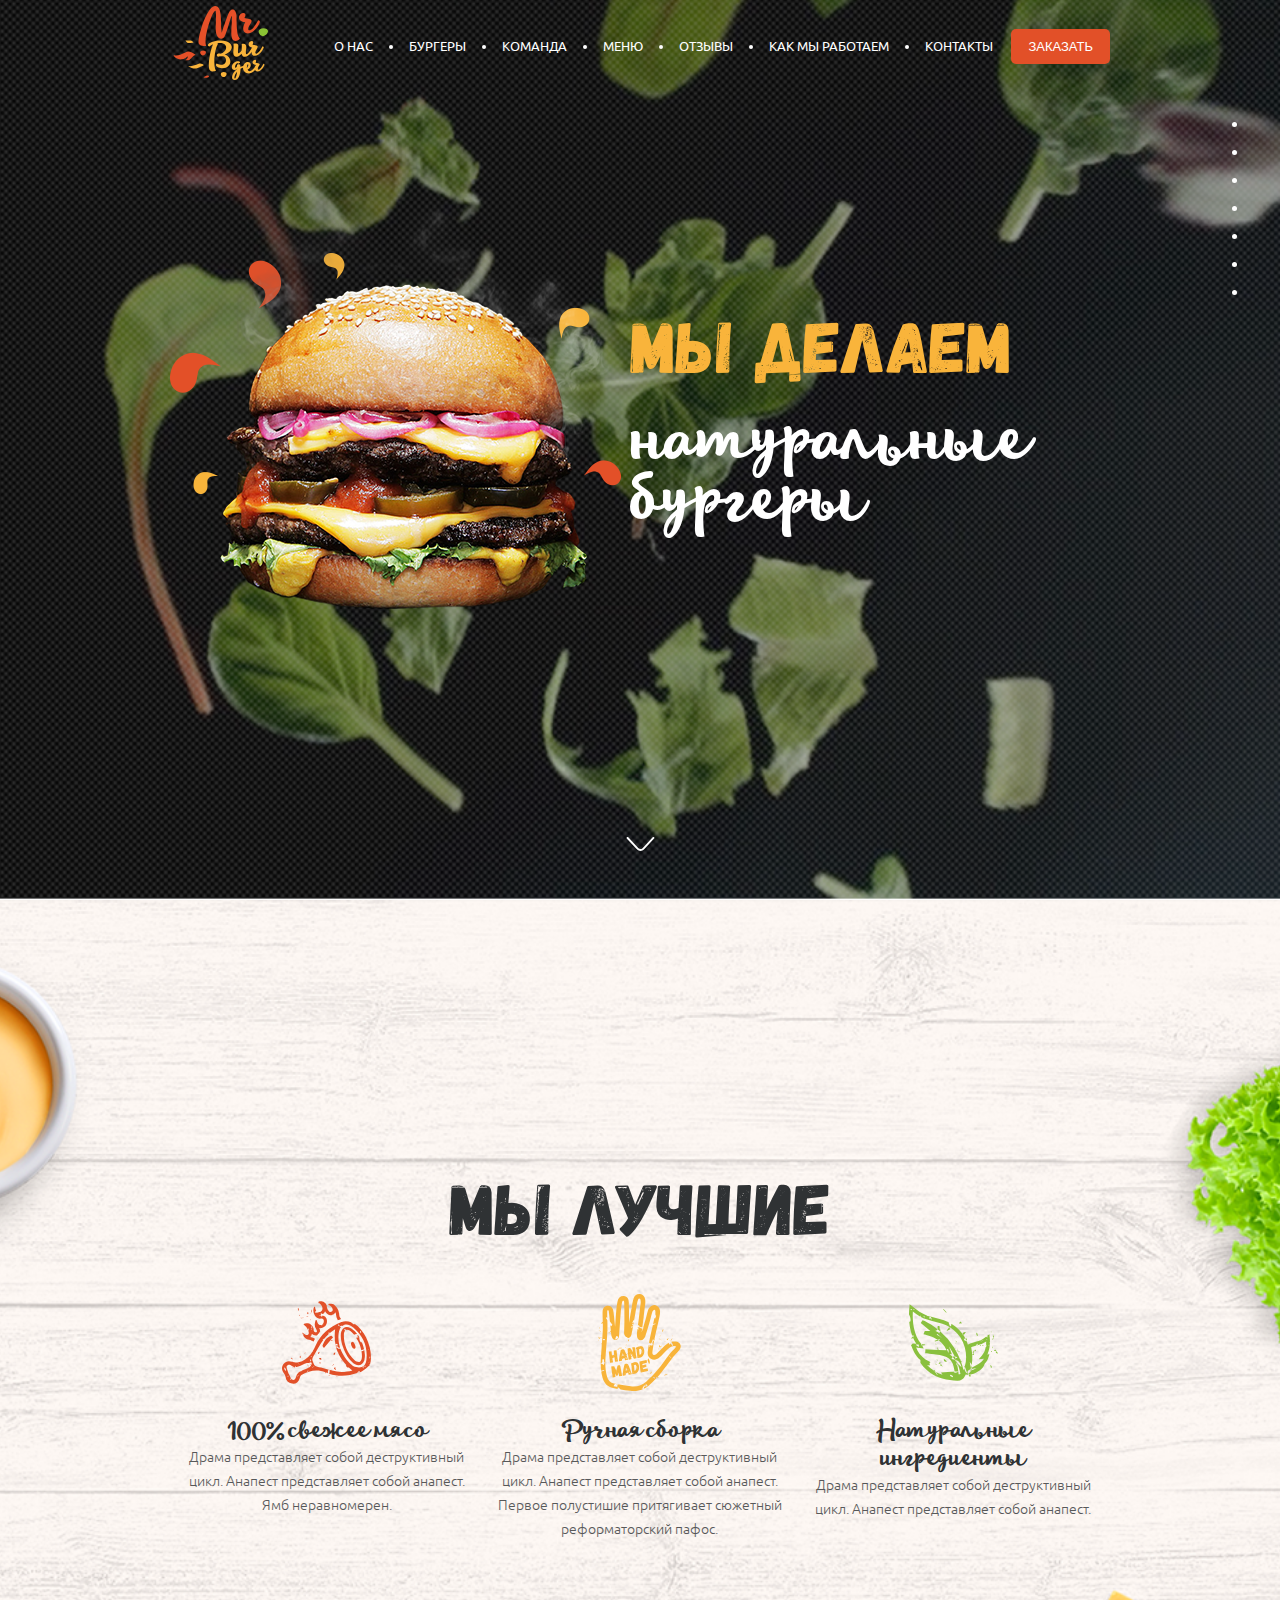
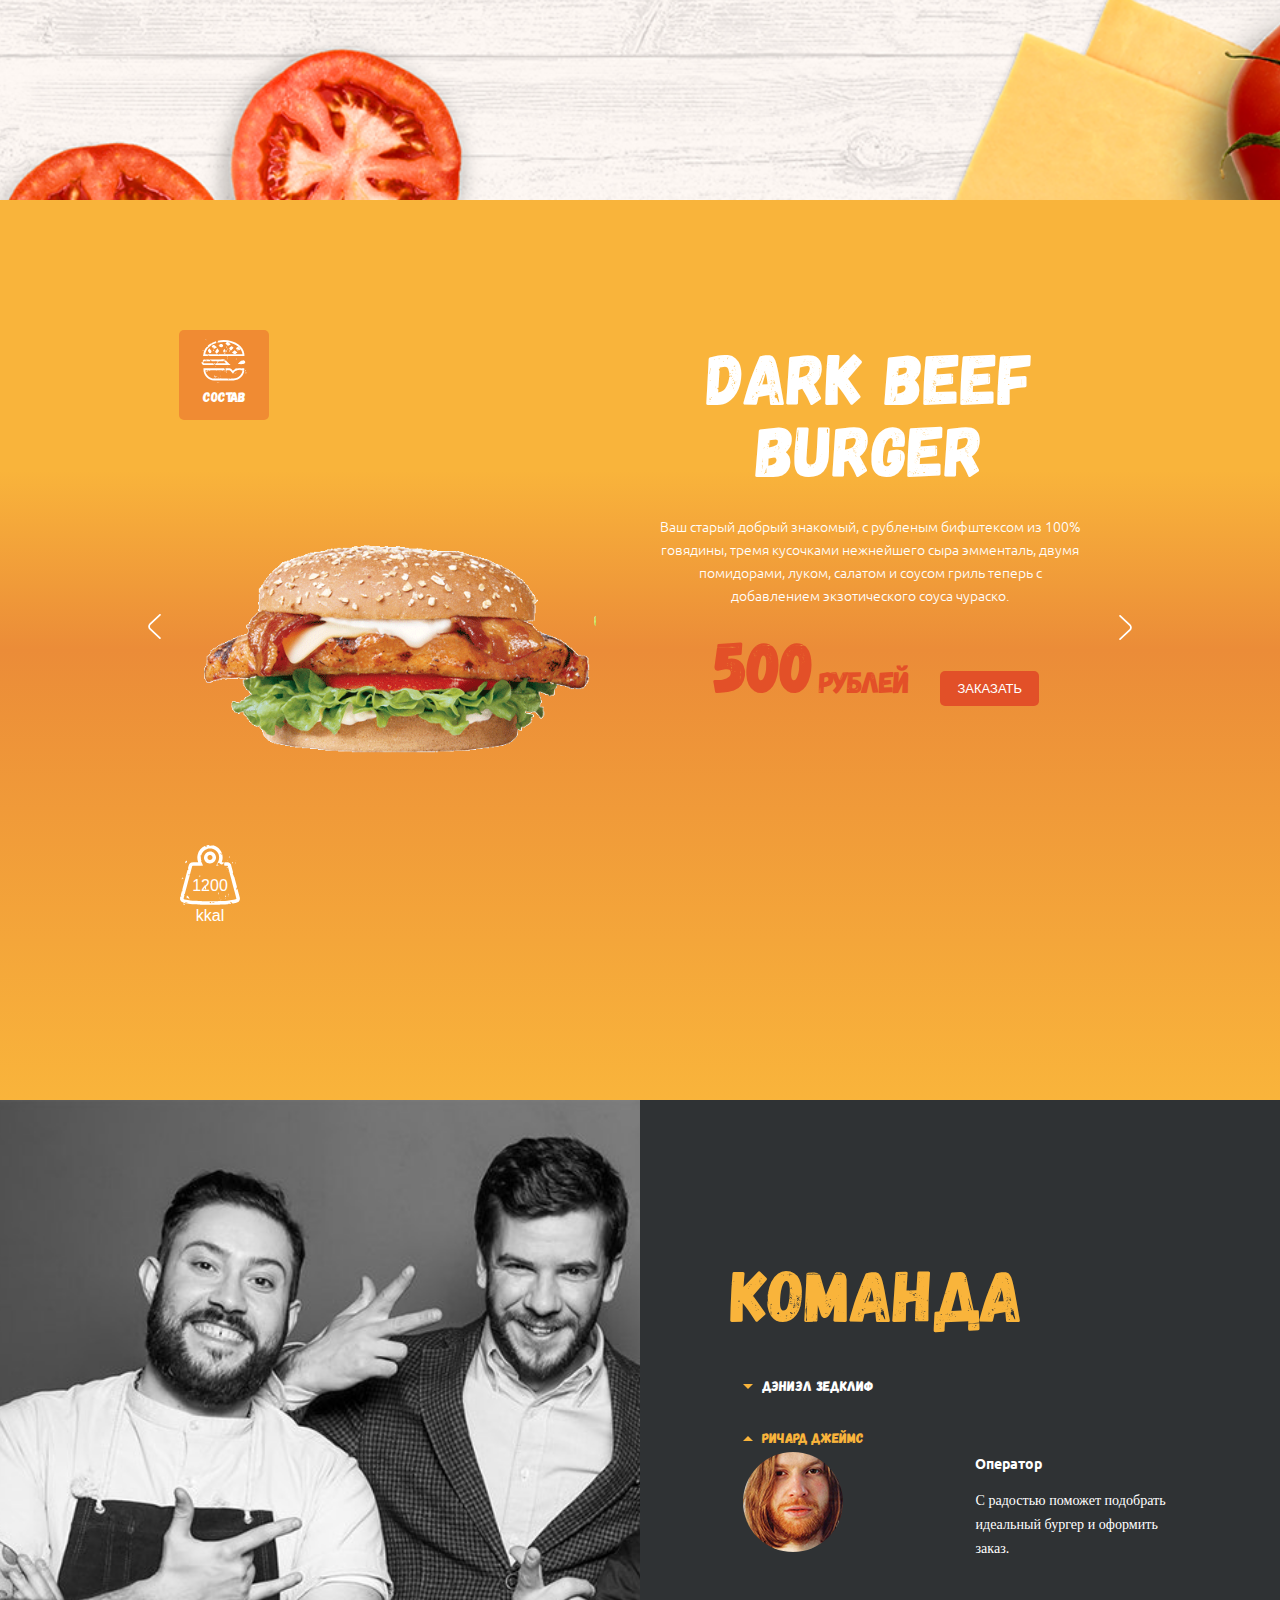
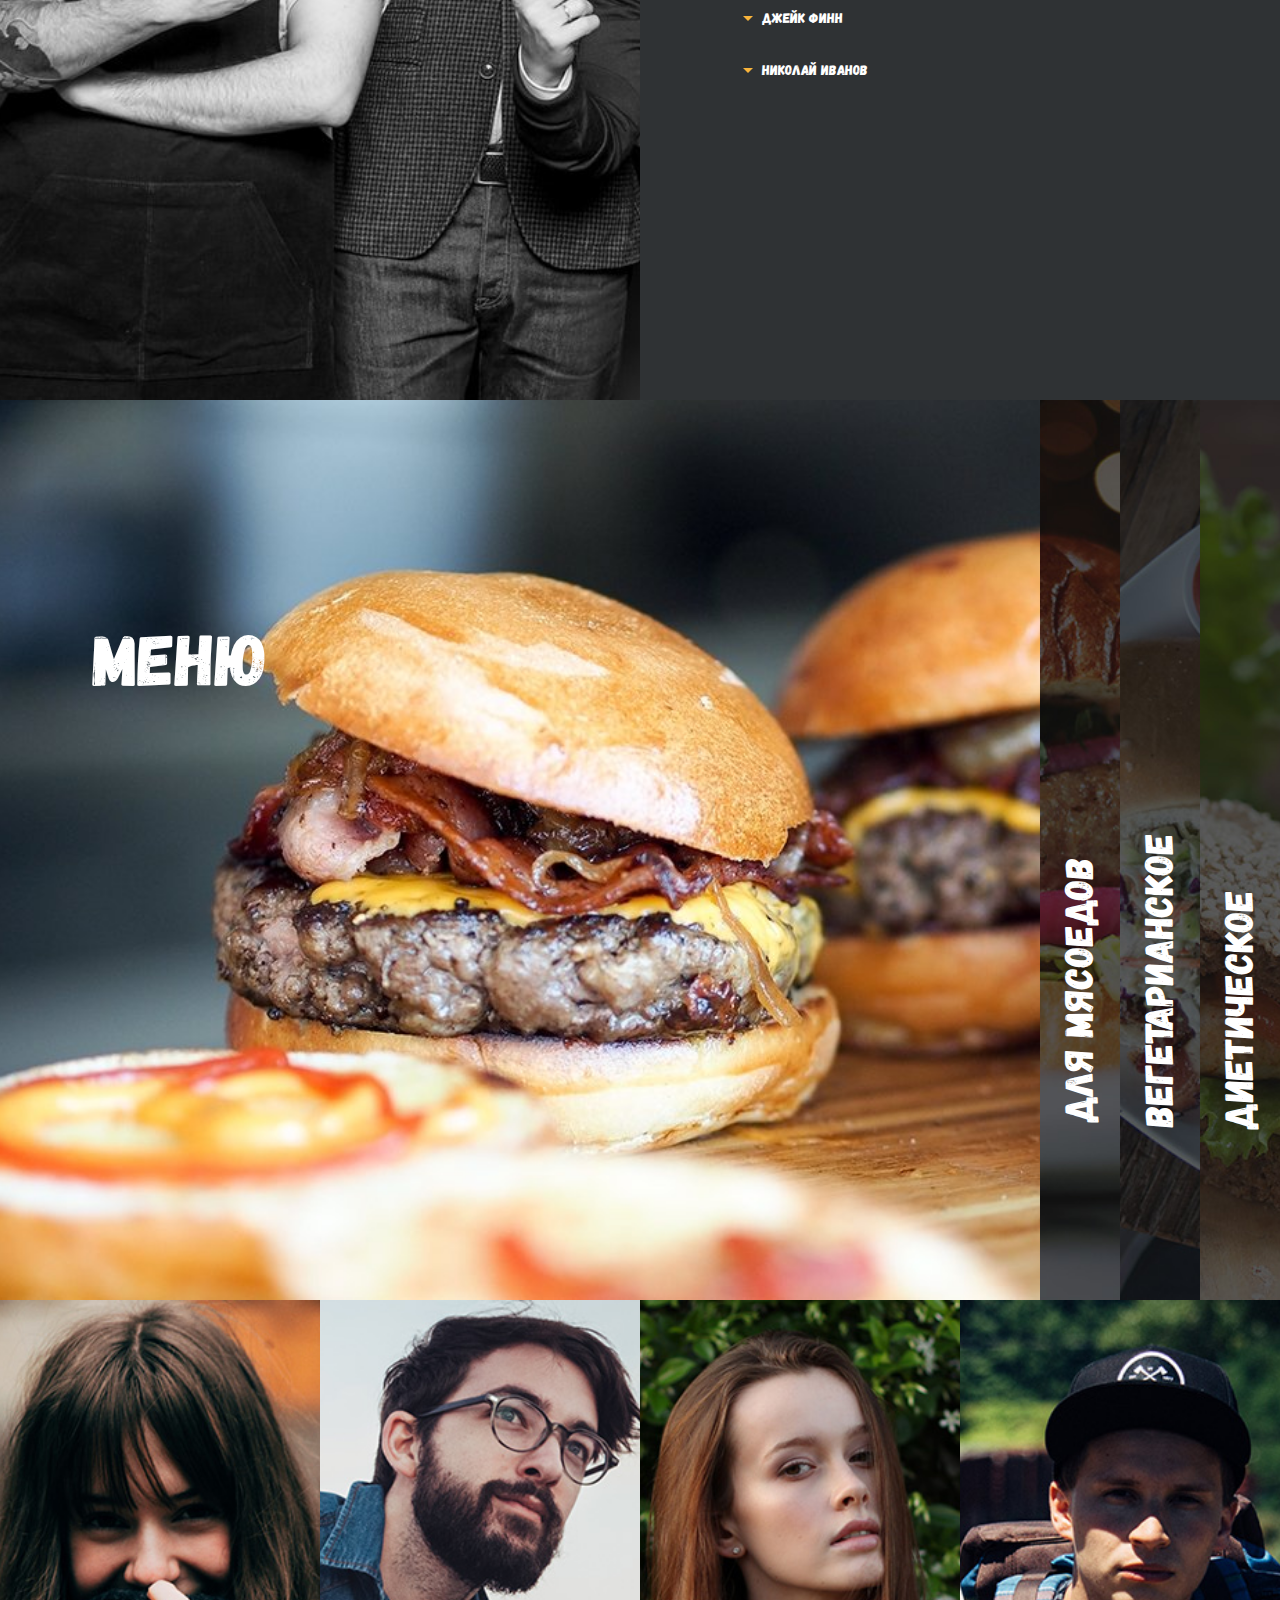
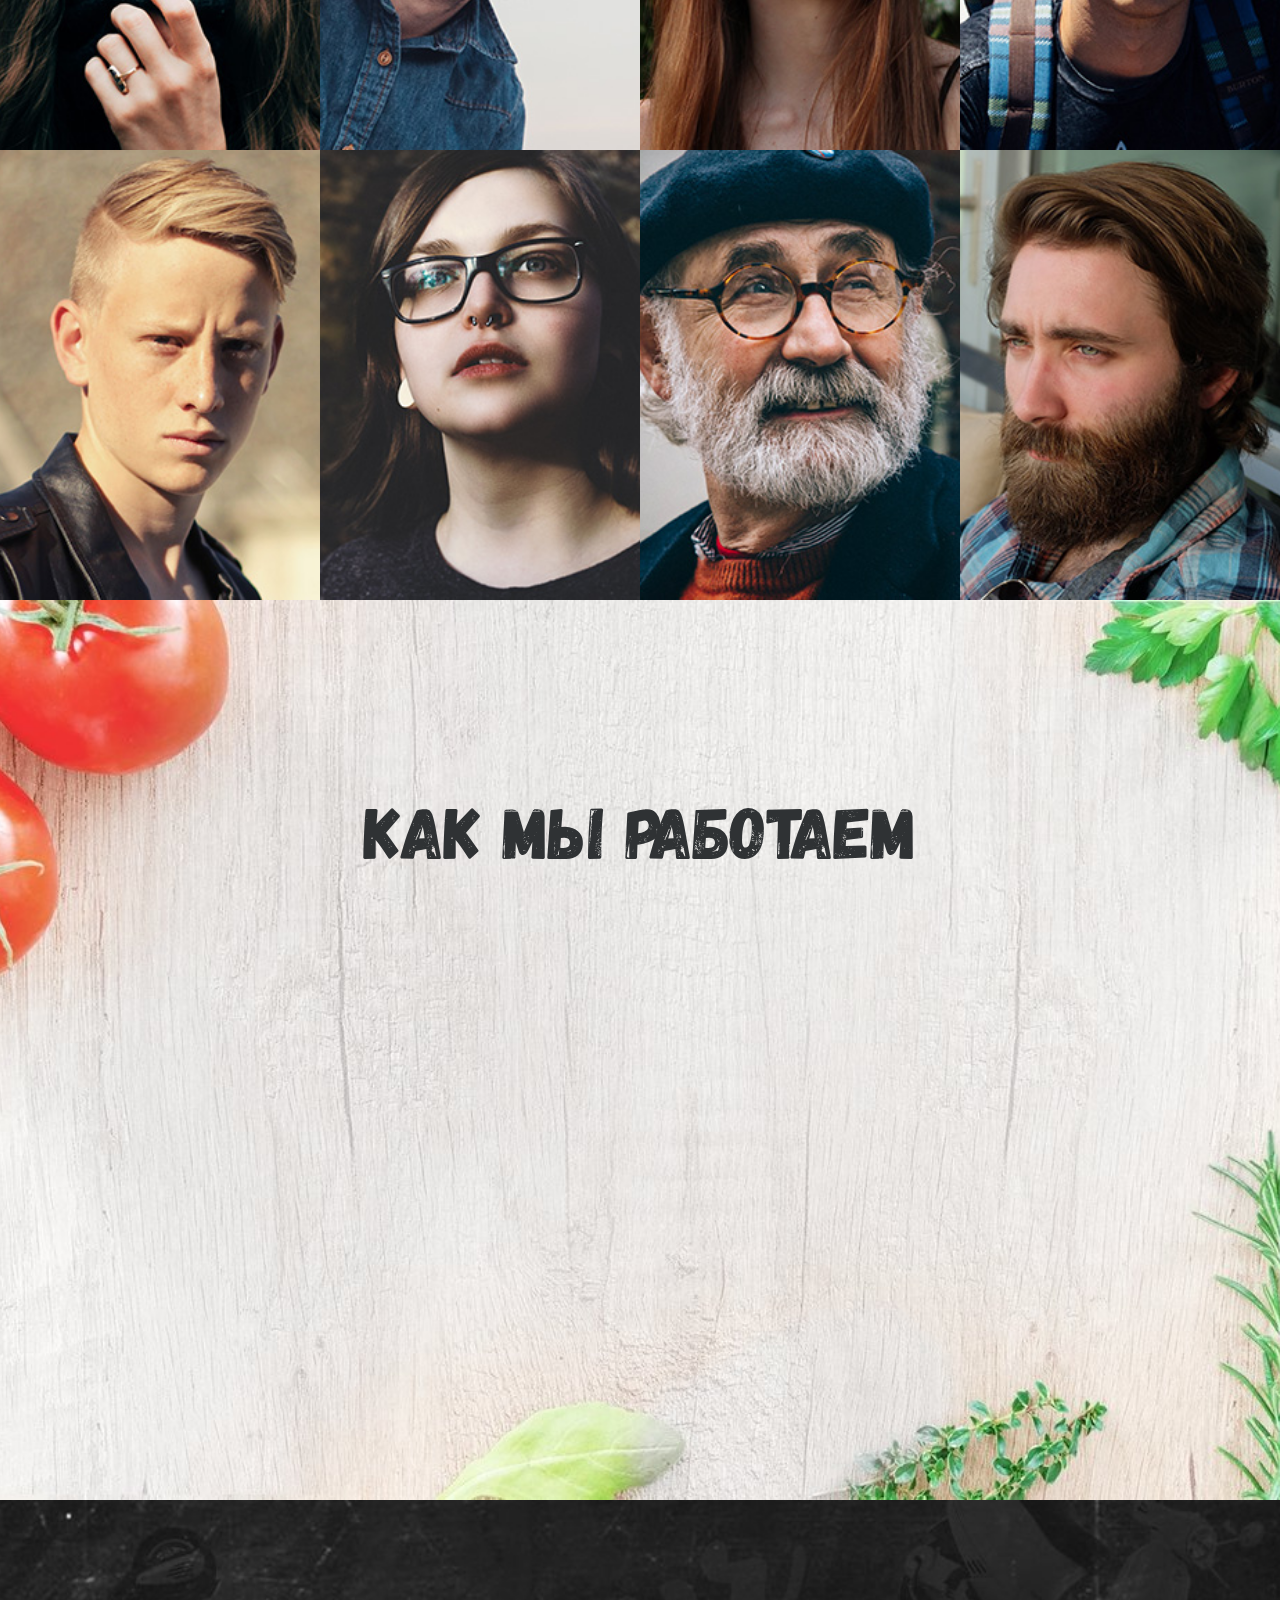
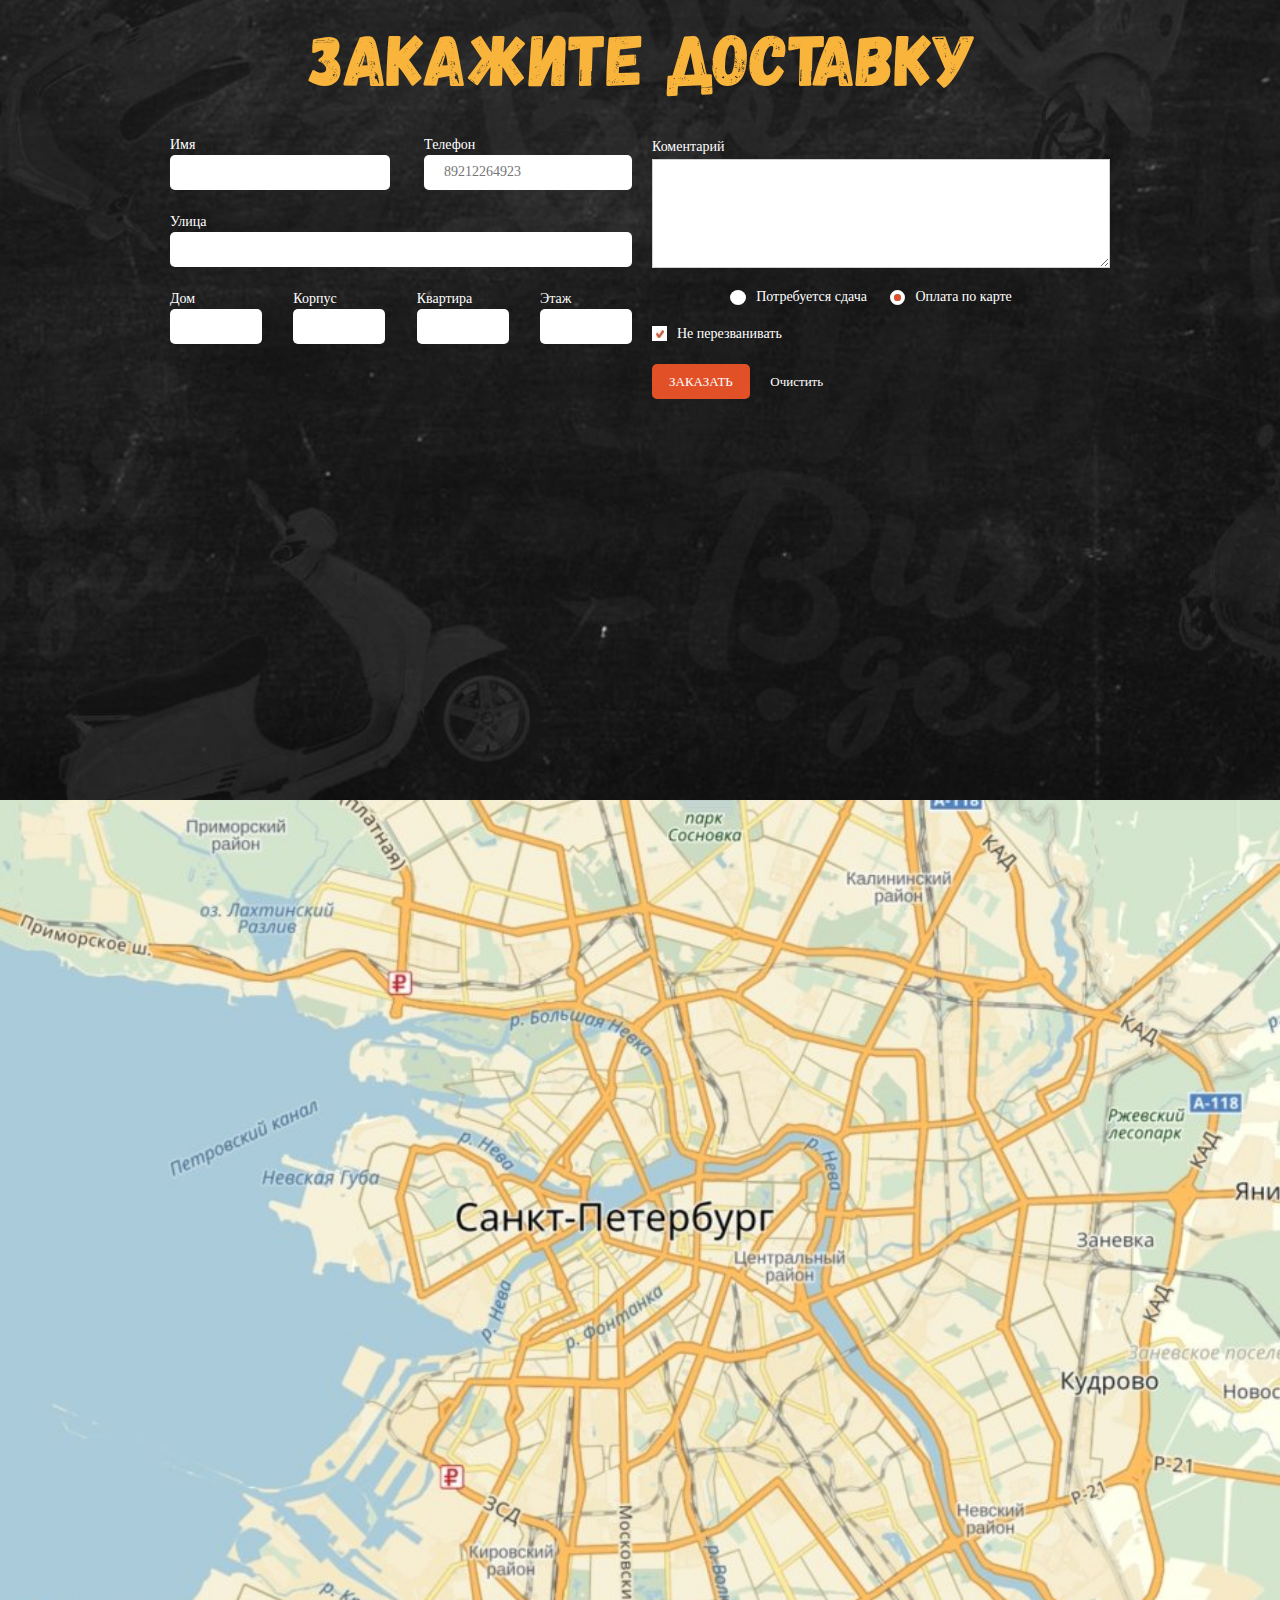
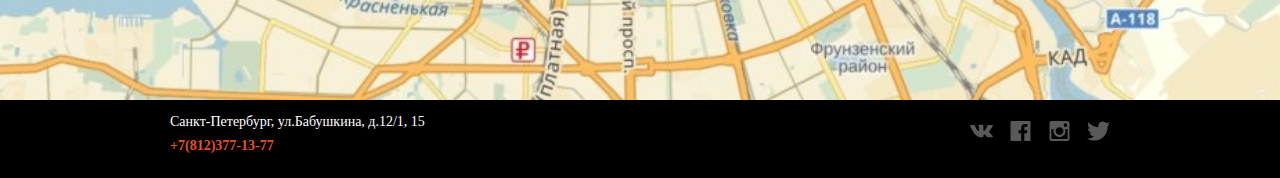
==== commit c168966d: "slider drop" ====
--- a/index.html
+++ b/index.html
@@ -262,9 +262,9 @@
                                     <div class="list__slider">
                                         <img src="img/slider/burger-1.png" alt="burger">
 
-                                        <img src="../img/slider/burger-2.png" alt="#">
-                                        <img src="../img/slider/burger-3.png" alt="#">
-                                        <img src="../img/slider/burger-4.png" alt="#">
+                                        <img src="img/slider/burger-2.png" alt="#">
+                                        <img src="img/slider/burger-3.png" alt="#">
+                                        <img src="img/slider/burger-4.png" alt="#">
                                     </div>
                                 </div>
 
--- a/css/main.css
+++ b/css/main.css
@@ -51,7 +51,7 @@
 }
 
 html {
-  font-size: 1rem;
+  font-size: 16px;
 }
 
 body {
@@ -76,13 +76,13 @@
 
 .visuallyhidden {
   position: absolute !important;
-  clip: rect(.0625rem .0625rem .0625rem .0625rem);
+  clip: rect(1px 1px 1px 1px);
   /* IE6, IE7 */
-  clip: rect(.0625rem, .0625rem, .0625rem, .0625rem);
+  clip: rect(1px, 1px, 1px, 1px);
   padding: 0 !important;
   border: 0 !important;
-  height: .0625rem !important;
-  width: .0625rem !important;
+  height: 1px !important;
+  width: 1px !important;
   overflow: hidden;
 }
 
@@ -101,18 +101,18 @@
 }
 
 html, body {
-  font-size: 1rem;
-}
-
-@media screen and (max-width: 48rem) {
+  font-size: 16px;
+}
+
+@media screen and (max-width: 768px) {
   html, body {
-    font-size: .9375rem;
-  }
-}
-
-@media screen and (max-width: 30rem) {
+    font-size: 15px;
+  }
+}
+
+@media screen and (max-width: 480px) {
   html, body {
-    font-size: .875rem;
+    font-size: 14px;
   }
 }
 
@@ -123,7 +123,7 @@
 
 .maincontent {
   height: 100%;
-  min-height: 40.625rem;
+  min-height: 650px;
   -webkit-box-flex: 1;
       -ms-flex: 1;
           flex: 1;
@@ -131,9 +131,9 @@
 
 .container {
   width: 96%;
-  max-width: 58.75rem;
+  max-width: 940px;
   height: 100%;
-  min-height: 40.625rem;
+  min-height: 650px;
   margin: 0 auto;
   display: -webkit-box;
   display: -ms-flexbox;
@@ -152,38 +152,38 @@
 
 .section {
   height: 100vh;
-  min-height: 40.625rem;
+  min-height: 650px;
   -webkit-box-sizing: border-box;
           box-sizing: border-box;
   background-color: rgba(0, 0, 0, 0.31);
   overflow: hidden;
 }
 
-@media screen and (max-width: 48rem) {
+@media screen and (max-width: 768px) {
   .section {
-    min-height: 63.75rem;
-  }
-}
-
-@media screen and (max-width: 30rem) {
+    min-height: 1020px;
+  }
+}
+
+@media screen and (max-width: 480px) {
   .section {
-    min-height: 50rem;
+    min-height: 800px;
   }
 }
 
 .order-link {
-  min-width: 6.125rem;
-  padding: .625rem 1.0625rem;
+  min-width: 98px;
+  padding: 10px 17px;
   background-color: #e25028;
   color: #fff;
   text-decoration: none;
-  font-size: .8125rem;
+  font-size: 13px;
   font-weight: 500;
   line-height: 1.42;
   text-transform: uppercase;
   -webkit-transition: 0.5s;
   transition: 0.5s;
-  border-radius: .3125rem;
+  border-radius: 5px;
 }
 
 .order-link:hover {
@@ -222,7 +222,7 @@
   -webkit-box-align: center;
       -ms-flex-align: center;
           align-items: center;
-  padding-top: 6px;
+  padding-top: 0.375rem;
 }
 
 .header__logo {
@@ -230,17 +230,17 @@
 }
 
 .header__menu {
-  padding-right: 8px;
-}
-
-@media screen and (max-width: 48rem) {
+  padding-right: 0.5rem;
+}
+
+@media screen and (max-width: 768px) {
   .header__menu {
     display: none;
   }
 }
 
 .nav {
-  padding-right: 10px;
+  padding-right: 0.625rem;
 }
 
 .nav__list {
@@ -270,11 +270,11 @@
 .nav__item::after {
   content: "";
   display: block;
-  width: 4px;
-  height: 4px;
-  border-radius: 2px;
+  width: 0.25rem;
+  height: 0.25rem;
+  border-radius: 0.125rem;
   background-color: #fff;
-  margin: 0 16px;
+  margin: 0 1rem;
 }
 
 .nav__item:last-child:after {
@@ -288,7 +288,7 @@
   text-transform: uppercase;
   font-family: "ubunturegular";
   font-weight: 500;
-  font-size: 13px;
+  font-size: 0.8125rem;
   line-height: 1.42;
   -webkit-transition: 0.5s;
   transition: 0.5s;
@@ -305,7 +305,7 @@
   padding-bottom: 13%;
 }
 
-@media screen and (max-width: 48rem) {
+@media screen and (max-width: 768px) {
   .one__content {
     width: 100%;
     padding-bottom: 0;
@@ -327,15 +327,15 @@
   display: block;
 }
 
-@media screen and (max-width: 48rem) {
+@media screen and (max-width: 768px) {
   .one__img {
     width: 55%;
     position: relative;
-    bottom: 1.875rem;
-  }
-}
-
-@media screen and (max-width: 30rem) {
+    bottom: 30px;
+  }
+}
+
+@media screen and (max-width: 480px) {
   .one__img {
     width: 60%;
   }
@@ -356,43 +356,43 @@
   -webkit-box-pack: center;
       -ms-flex-pack: center;
           justify-content: center;
-  padding-left: 10px;
+  padding-left: 0.625rem;
   -ms-flex-preferred-size: 50%;
       flex-basis: 50%;
 }
 
-@media screen and (max-width: 48rem) {
+@media screen and (max-width: 768px) {
   .one__discription {
     position: relative;
-    bottom: 1.875rem;
+    bottom: 30px;
   }
 }
 
 .section__title {
   font-family: Gagalin;
-  font-size: 72px;
-  line-height: 85px;
+  font-size: 4.5rem;
+  line-height: 5.3125rem;
   font-weight: 400;
   color: #f9b43b;
   margin: 0;
   position: relative;
-  top: 10px;
+  top: 0.625rem;
 }
 
 .one__description-text {
   position: relative;
-  top: 30px;
+  top: 1.875rem;
   font-family: Lifehack;
-  font-size: 65px;
-  line-height: 60px;
+  font-size: 4.0625rem;
+  line-height: 3.75rem;
   font-weight: 500;
   letter-spacing: -0.025em;
   color: #ffffff;
 }
 
-@media screen and (max-width: 48rem) {
+@media screen and (max-width: 768px) {
   .one__description-text {
-    padding: 0 3.75rem;
+    padding: 0 60px;
   }
 }
 
@@ -407,11 +407,11 @@
   position: fixed;
   top: 13%;
   right: 3%;
-  gap: .8125rem;
+  gap: 13px;
   z-index: 5;
 }
 
-@media screen and (max-width: 48rem) {
+@media screen and (max-width: 768px) {
   .list-pagination {
     display: none;
   }
@@ -427,26 +427,26 @@
   -webkit-box-align: center;
       -ms-flex-align: center;
           align-items: center;
-  height: 15px;
-  width: 15px;
+  height: 0.9375rem;
+  width: 0.9375rem;
 }
 
 .item-pagination span {
   display: block;
-  width: 5px;
-  height: 5px;
-  border-radius: 2.5px;
+  width: 0.3125rem;
+  height: 0.3125rem;
+  border-radius: 0.15625rem;
   background-color: #fff;
 }
 
 .item-pagination:hover {
-  border: 1px solid #fff;
+  border: 0.0625rem solid #fff;
   border-radius: 50%;
 }
 
 .burger-menu {
-  height: 1.6875rem;
-  width: 1.6875rem;
+  height: 27px;
+  width: 27px;
   display: -webkit-box;
   display: -ms-flexbox;
   display: flex;
@@ -460,37 +460,37 @@
   display: none;
 }
 
-@media screen and (max-width: 48rem) {
+@media screen and (max-width: 768px) {
   .burger-menu {
     display: -webkit-box;
     display: -ms-flexbox;
     display: flex;
-    margin-left: 1.5625rem;
+    margin-left: 25px;
   }
 }
 
 .burger-menu__item {
   display: block;
-  height: .25rem;
+  height: 4px;
   background-color: #ffffff;
-  border-radius: .625rem;
+  border-radius: 10px;
 }
 
 .arrow-bottom {
-  width: 1.8125rem;
-  height: 4.0625rem;
+  width: 29px;
+  height: 65px;
   position: relative;
 }
 
 .arrow-bottom .arrow-bottom__icon {
-  width: 1.8125rem;
-  height: .875rem;
+  width: 29px;
+  height: 14px;
   fill: #fff;
 }
 
-@media screen and (max-width: 48rem) {
+@media screen and (max-width: 768px) {
   .arrow-bottom {
-    margin-bottom: 2.5rem;
+    margin-bottom: 40px;
   }
 }
 
@@ -503,10 +503,10 @@
 
 .two__container {
   position: relative;
-  gap: 3.125rem;
-}
-
-@media screen and (max-width: 48rem) {
+  gap: 50px;
+}
+
+@media screen and (max-width: 768px) {
   .two__container {
     gap: 0;
   }
@@ -516,18 +516,18 @@
   color: #2f3234;
 }
 
-@media screen and (max-width: 48rem) {
+@media screen and (max-width: 768px) {
   .section__title--black {
-    margin-bottom: 2.5rem;
-  }
-}
-
-@media screen and (max-width: 30rem) {
+    margin-bottom: 40px;
+  }
+}
+
+@media screen and (max-width: 480px) {
   .section__title--black {
-    font-size: 56px;
+    font-size: 3.5rem;
     margin-bottom: 0;
     position: absolute;
-    top: 5.4375rem;
+    top: 87px;
   }
 }
 
@@ -539,14 +539,14 @@
           box-sizing: border-box;
 }
 
-@media screen and (max-width: 30rem) {
+@media screen and (max-width: 480px) {
   .list__two-content {
     -webkit-box-orient: vertical;
     -webkit-box-direction: normal;
         -ms-flex-direction: column;
             flex-direction: column;
     position: absolute;
-    top: 11rem;
+    top: 176px;
   }
 }
 
@@ -555,10 +555,10 @@
   display: block;
 }
 
-@media screen and (max-width: 30rem) {
+@media screen and (max-width: 480px) {
   .item__two-content {
     width: 100%;
-    margin-bottom: 2.375rem;
+    margin-bottom: 38px;
   }
 }
 
@@ -576,11 +576,11 @@
   -webkit-box-align: center;
       -ms-flex-align: center;
           align-items: center;
-  padding: 0 .625rem;
-  gap: 1.25rem;
-}
-
-@media screen and (max-width: 30rem) {
+  padding: 0 10px;
+  gap: 20px;
+}
+
+@media screen and (max-width: 480px) {
   .list__block-content {
     width: 100%;
     display: -webkit-box;
@@ -597,7 +597,7 @@
   text-align: center;
 }
 
-@media screen and (max-width: 30rem) {
+@media screen and (max-width: 480px) {
   .item__block-content {
     text-align: center;
     display: -webkit-box;
@@ -614,8 +614,8 @@
 }
 
 .icon {
-  height: 6.0625rem;
-  width: 5.5625rem;
+  height: 97px;
+  width: 89px;
   -webkit-transition: all .5s;
   transition: all .5s;
 }
@@ -640,30 +640,30 @@
 
 .block-content__title {
   font-family: "lifehack";
-  font-size: 24.2px;
-  line-height: 1.75rem;
+  font-size: 1.5125rem;
+  line-height: 28px;
   font-weight: 500;
   letter-spacing: -0.025em;
   color: #2f3234;
 }
 
-@media screen and (max-width: 30rem) {
+@media screen and (max-width: 480px) {
   .block-content__title {
-    margin-bottom: 0rem;
+    margin-bottom: 0px;
   }
 }
 
 .block-content__text {
   opacity: 0.8;
   font-family: "ubuntulight";
-  font-size: .8812rem;
-  line-height: 1.5rem;
+  font-size: 14.1px;
+  line-height: 24px;
   font-weight: 300;
   color: #2f3234;
   text-align: center;
 }
 
-@media screen and (max-width: 30rem) {
+@media screen and (max-width: 480px) {
   .block-content__text {
     text-align-last: center;
   }
@@ -675,15 +675,15 @@
   background-image: linear-gradient(0deg, #f9b43b 0%, #eb8c38 50%, #f9b43b 70%, #f9b43b 100%);
 }
 
-@media screen and (max-width: 48rem) {
+@media screen and (max-width: 768px) {
   .section__three {
-    min-height: 63.75rem;
-  }
-}
-
-@media screen and (max-width: 30rem) {
+    min-height: 1020px;
+  }
+}
+
+@media screen and (max-width: 480px) {
   .section__three {
-    min-height: 50rem;
+    min-height: 800px;
   }
 }
 
@@ -692,9 +692,9 @@
   height: 100%;
 }
 
-@media screen and (max-width: 48rem) {
+@media screen and (max-width: 768px) {
   .container__three {
-    min-height: 63.75rem;
+    min-height: 1020px;
   }
 }
 
@@ -708,9 +708,9 @@
           flex-direction: row;
 }
 
-@media screen and (max-width: 30rem) {
+@media screen and (max-width: 480px) {
   .container__three {
-    padding: 0 .625rem;
+    padding: 0 10px;
   }
 }
 
@@ -720,13 +720,13 @@
   display: flex;
 }
 
-@media screen and (max-width: 48rem) {
+@media screen and (max-width: 768px) {
   .content__three {
     -webkit-box-orient: vertical;
     -webkit-box-direction: normal;
         -ms-flex-direction: column;
             flex-direction: column;
-    height: 62.8125rem;
+    height: 1005px;
   }
 }
 
@@ -745,7 +745,7 @@
           justify-content: center;
 }
 
-@media screen and (max-width: 48rem) {
+@media screen and (max-width: 768px) {
   .three__img {
     -webkit-box-orient: horizontal;
     -webkit-box-direction: normal;
@@ -760,10 +760,10 @@
 
 .block__icon-burger {
   position: relative;
-  right: 1rem;
-  bottom: 2.625rem;
-  width: 5.625rem;
-  height: 5.625rem;
+  right: 16px;
+  bottom: 42px;
+  width: 90px;
+  height: 90px;
   background-color: #f08b33;
   color: #fff;
   display: -webkit-box;
@@ -779,23 +779,23 @@
   -webkit-box-align: center;
       -ms-flex-align: center;
           align-items: center;
-  border-radius: .3125rem;
+  border-radius: 5px;
   -webkit-transition: all 1.8s ease;
   transition: all 1.8s ease;
 }
 
-@media screen and (max-width: 48rem) {
+@media screen and (max-width: 768px) {
   .block__icon-burger {
     position: absolute;
-    top: -3.75rem;
-    left: 6.625rem;
-  }
-}
-
-@media screen and (max-width: 30rem) {
+    top: -60px;
+    left: 106px;
+  }
+}
+
+@media screen and (max-width: 480px) {
   .block__icon-burger {
-    top: -2.9375rem;
-    left: -1.625rem;
+    top: -47px;
+    left: -26px;
   }
 }
 
@@ -804,37 +804,38 @@
   transition: all 0.5s ease;
   display: block;
   top: 0;
+  z-index: 10;
 }
 
 .block__icon-burger span {
   font-family: "Gagalin";
-  font-size: .875rem;
-  line-height: 1.75rem;
+  font-size: 14px;
+  line-height: 28px;
   font-weight: 400;
   color: #ffffff;
 }
 
 .icon-burg {
-  width: 2.875rem;
-  height: 2.75rem;
+  width: 46px;
+  height: 44px;
 }
 
 .left-scrol {
   position: relative;
   right: 3%;
-  bottom: 1.25rem;
-}
-
-@media screen and (max-width: 48rem) {
+  bottom: 20px;
+}
+
+@media screen and (max-width: 768px) {
   .left-scrol {
     top: 0;
     left: 4%;
   }
 }
 
-@media screen and (max-width: 30rem) {
+@media screen and (max-width: 480px) {
   .left-scrol {
-    top: -7.8125rem;
+    top: -125px;
     left: -1%;
   }
 }
@@ -850,8 +851,8 @@
 }
 
 .icon-scrol__left {
-  width: 1.5625rem;
-  height: 1.6875rem;
+  width: 25px;
+  height: 27px;
   -webkit-transform: rotate(90deg);
           transform: rotate(90deg);
 }
@@ -860,7 +861,7 @@
   width: 100%;
 }
 
-@media screen and (max-width: 48rem) {
+@media screen and (max-width: 768px) {
   .block-burger {
     display: -webkit-box;
     display: -ms-flexbox;
@@ -870,7 +871,7 @@
   }
 }
 
-@media screen and (max-width: 30rem) {
+@media screen and (max-width: 480px) {
   .block-burger {
     width: 100%;
   }
@@ -891,7 +892,7 @@
   overflow: hidden;
 }
 
-@media screen and (max-width: 48rem) {
+@media screen and (max-width: 768px) {
   .burger-slider {
     -webkit-box-align: end;
         -ms-flex-align: end;
@@ -899,7 +900,7 @@
   }
 }
 
-@media screen and (max-width: 30rem) {
+@media screen and (max-width: 480px) {
   .burger-slider {
     -webkit-box-align: center;
         -ms-flex-align: center;
@@ -925,8 +926,8 @@
 }
 
 .icon-kkal {
-  width: 3.75rem;
-  height: 3.75rem;
+  width: 60px;
+  height: 60px;
 }
 
 .three__text {
@@ -934,18 +935,18 @@
   height: 100%;
 }
 
-@media screen and (max-width: 48rem) {
+@media screen and (max-width: 768px) {
   .three__text {
     width: 100%;
     text-align: center;
-    padding: 0 3.75rem;
-  }
-}
-
-@media screen and (max-width: 30rem) {
+    padding: 0 60px;
+  }
+}
+
+@media screen and (max-width: 480px) {
   .three__text {
     padding: 0;
-    font-size: 3.125rem;
+    font-size: 50px;
   }
 }
 
@@ -961,12 +962,12 @@
   -webkit-box-pack: center;
       -ms-flex-pack: center;
           justify-content: center;
-  gap: 2.5rem;
-  padding-left: .9375rem;
+  gap: 40px;
+  padding-left: 15px;
   text-align: center;
 }
 
-@media screen and (max-width: 30rem) {
+@media screen and (max-width: 480px) {
   .slider__box-text {
     position: relative;
   }
@@ -975,101 +976,101 @@
 .slider__title {
   color: #fff;
   position: relative;
-  top: -1.6875rem;
+  top: -27px;
   display: inline;
-  line-height: 4.5rem;
+  line-height: 72px;
   text-align: center;
   width: 100%;
 }
 
-@media screen and (max-width: 48rem) {
+@media screen and (max-width: 768px) {
   .slider__title {
-    top: 0rem;
-  }
-}
-
-@media screen and (max-width: 30rem) {
+    top: 0px;
+  }
+}
+
+@media screen and (max-width: 480px) {
   .slider__title {
     padding: 0;
-    font-size: 3.125rem;
+    font-size: 50px;
     font-weight: regular;
     position: absolute;
-    top: 2.8125rem;
+    top: 45px;
   }
 }
 
 .slider__text {
   font-family: "ubuntulight";
-  font-size: .875rem;
-  line-height: 1.4375rem;
+  font-size: 14px;
+  line-height: 23px;
   font-weight: 300;
   color: #ffffff;
   position: relative;
-  top: -2.5rem;
-}
-
-@media screen and (max-width: 48rem) {
+  top: -40px;
+}
+
+@media screen and (max-width: 768px) {
   .slider__text {
-    top: -0.5rem;
-  }
-}
-
-@media screen and (max-width: 30rem) {
+    top: -8px;
+  }
+}
+
+@media screen and (max-width: 480px) {
   .slider__text {
     position: absolute;
-    top: 11.625rem;
+    top: 186px;
     width: 100%;
-    padding-bottom: .625rem;
+    padding-bottom: 10px;
   }
 }
 
 .block__btn {
   position: relative;
-  top: -2.0625rem;
-}
-
-@media screen and (max-width: 48rem) {
+  top: -33px;
+}
+
+@media screen and (max-width: 768px) {
   .block__btn {
-    top: .4375rem;
-  }
-}
-
-@media screen and (max-width: 30rem) {
+    top: 7px;
+  }
+}
+
+@media screen and (max-width: 480px) {
   .block__btn {
-    font-size: 3.125rem;
+    font-size: 50px;
     top: 1%;
     margin: 0 auto;
-    padding-top: .625rem;
+    padding-top: 10px;
   }
 }
 
 .block__btn span {
   font-family: "Gagalin";
-  font-size: 4.5rem;
-  line-height: 1.75rem;
+  font-size: 72px;
+  line-height: 28px;
   font-weight: 400;
   letter-spacing: -0.025em;
   color: #e35028;
 }
 
-@media screen and (max-width: 30rem) {
+@media screen and (max-width: 480px) {
   .block__btn span {
-    font-size: 3.125rem;
+    font-size: 50px;
   }
 }
 
 .block__btn span small {
-  font-size: 1.875rem;
+  font-size: 30px;
   position: relative;
-  right: .9375rem;
+  right: 15px;
 }
 
 .slider__order-link {
   position: relative;
-  left: .8125rem;
-}
-
-@media screen and (max-width: 30rem) {
+  left: 13px;
+}
+
+@media screen and (max-width: 480px) {
   .slider__order-link {
     left: 0;
   }
@@ -1078,36 +1079,36 @@
 .right-scrol {
   position: relative;
   left: 3%;
-  bottom: 1.1875rem;
-}
-
-@media screen and (max-width: 48rem) {
+  bottom: 19px;
+}
+
+@media screen and (max-width: 768px) {
   .right-scrol {
     left: -1%;
-    top: -0.25rem;
-  }
-}
-
-@media screen and (max-width: 30rem) {
+    top: -4px;
+  }
+}
+
+@media screen and (max-width: 480px) {
   .right-scrol {
     left: 4%;
-    top: -7.8125rem;
+    top: -125px;
   }
 }
 
 .icon-scrol__right {
-  width: 1.5625rem;
-  height: 1.6875rem;
+  width: 25px;
+  height: 27px;
   -webkit-transform: rotate(-90deg);
           transform: rotate(-90deg);
 }
 
 .kkal {
   position: relative;
-  right: 1.875rem;
-  top: .1875rem;
-  width: 5.625rem;
-  height: 5.625rem;
+  right: 30px;
+  top: 3px;
+  width: 90px;
+  height: 90px;
   color: #fff;
   display: -webkit-box;
   display: -ms-flexbox;
@@ -1124,18 +1125,18 @@
           align-items: center;
 }
 
-@media screen and (max-width: 48rem) {
+@media screen and (max-width: 768px) {
   .kkal {
     position: absolute;
-    top: -3.75rem;
-    right: 4.875rem;
-  }
-}
-
-@media screen and (max-width: 30rem) {
+    top: -60px;
+    right: 78px;
+  }
+}
+
+@media screen and (max-width: 480px) {
   .kkal {
-    top: -3.4375rem;
-    right: -3.4375rem;
+    top: -55px;
+    right: -55px;
   }
 }
 
@@ -1146,17 +1147,17 @@
 .list__burger-compound {
   -webkit-transition: all 0.5s ease;
   transition: all 0.5s ease;
-  width: 16.875rem;
+  width: 270px;
   opacity: 0.9;
   background-color: #ffffff;
   font-family: "ubuntubold";
-  font-size: .875rem;
-  line-height: 1.5rem;
+  font-size: 14px;
+  line-height: 24px;
   font-weight: 500;
   color: #2f3234;
   position: absolute;
-  left: 5.625rem;
-  top: -562.5rem;
+  left: 90px;
+  top: -9000px;
 }
 
 .list__burger-compound span {
@@ -1171,7 +1172,7 @@
   -webkit-box-pack: justify;
       -ms-flex-pack: justify;
           justify-content: space-between;
-  padding: 1.25rem;
+  padding: 20px;
 }
 
 .item__compound-beef {
@@ -1199,8 +1200,8 @@
 }
 
 .icon-compound {
-  width: 2.75rem;
-  height: 2.4375rem;
+  width: 44px;
+  height: 39px;
 }
 
 .section__four {
@@ -1213,7 +1214,7 @@
 
 .container__four {
   width: 50%;
-  min-height: 40.625rem;
+  min-height: 650px;
   margin: 0 0 0 auto;
   background-color: #2f3234;
   display: -webkit-box;
@@ -1228,7 +1229,7 @@
           align-items: center;
 }
 
-@media screen and (max-width: 48rem) {
+@media screen and (max-width: 768px) {
   .container__four {
     width: 100%;
     -webkit-box-pack: center;
@@ -1252,24 +1253,24 @@
           align-items: flex-end;
 }
 
-@media screen and (max-width: 48rem) {
+@media screen and (max-width: 768px) {
   .block__title {
     height: 38%;
     position: relative;
-    left: 1.875rem;
+    left: 30px;
   }
 }
 
 .four__title {
   font-family: "Gagalin";
-  font-size: 4.5062rem;
-  line-height: 4rem;
+  font-size: 72.1px;
+  line-height: 64px;
   font-weight: 400;
-  right: 5.1875rem;
-  top: .3125rem;
-}
-
-@media screen and (max-width: 48rem) {
+  right: 83px;
+  top: 5px;
+}
+
+@media screen and (max-width: 768px) {
   .four__title {
     right: 0;
   }
@@ -1285,9 +1286,9 @@
   -webkit-box-direction: normal;
       -ms-flex-direction: column;
           flex-direction: column;
-  gap: 1.5rem;
-  padding-left: .4375rem;
-  padding-top: 2.9375rem;
+  gap: 24px;
+  padding-left: 7px;
+  padding-top: 47px;
 }
 
 .item__coment {
@@ -1303,7 +1304,7 @@
           align-items: flex-start;
 }
 
-@media screen and (max-width: 48rem) {
+@media screen and (max-width: 768px) {
   .item__coment {
     -webkit-box-align: center;
         -ms-flex-align: center;
@@ -1315,20 +1316,20 @@
   display: -webkit-box;
   display: -ms-flexbox;
   display: flex;
-  gap: .5625rem;
+  gap: 9px;
   -webkit-box-align: center;
       -ms-flex-align: center;
           align-items: center;
   font-family: "Gagalin";
-  font-size: .8812rem;
-  line-height: 1.75rem;
+  font-size: 14.1px;
+  line-height: 28px;
   font-weight: 400;
   color: #ffffff;
 }
 
-@media screen and (max-width: 48rem) {
+@media screen and (max-width: 768px) {
   .item__coment-link {
-    font-size: 1.375rem;
+    font-size: 22px;
   }
 }
 
@@ -1337,7 +1338,7 @@
   display: block;
   width: 0;
   height: 0;
-  border: .3125rem solid transparent;
+  border: 5px solid transparent;
   border-bottom-width: 0;
   border-top-color: #f9b43b;
 }
@@ -1350,7 +1351,7 @@
   overflow: hidden;
 }
 
-@media screen and (max-width: 48rem) {
+@media screen and (max-width: 768px) {
   .item__coment--activ {
     height: 40vh;
     display: -webkit-box;
@@ -1377,12 +1378,12 @@
   -webkit-box-align: center;
       -ms-flex-align: center;
           align-items: center;
-  gap: .625rem;
+  gap: 10px;
   height: 100%;
-  margin-bottom: 1.25rem;
-}
-
-@media screen and (max-width: 48rem) {
+  margin-bottom: 20px;
+}
+
+@media screen and (max-width: 768px) {
   .item__coment--activ .four__coment {
     -webkit-box-orient: vertical;
     -webkit-box-direction: normal;
@@ -1399,7 +1400,7 @@
   height: 100%;
 }
 
-@media screen and (max-width: 48rem) {
+@media screen and (max-width: 768px) {
   .item__coment--activ .four__coment .four__coment-img {
     width: 100%;
     height: 50%;
@@ -1433,9 +1434,9 @@
   color: #f9b43b;
 }
 
-@media screen and (max-width: 48rem) {
+@media screen and (max-width: 768px) {
   .item__coment--activ .item__coment-link {
-    font-size: 1.375rem;
+    font-size: 22px;
   }
 }
 
@@ -1448,15 +1449,15 @@
   height: 100%;
   color: #ffffff;
   font-family: "Ubuntu";
-  font-size: .8812rem;
-  line-height: 1.5rem;
-}
-
-@media screen and (max-width: 48rem) {
+  font-size: 14.1px;
+  line-height: 24px;
+}
+
+@media screen and (max-width: 768px) {
   .four__coment-text {
     height: 50%;
     text-align: center;
-    padding: 0 1.25rem;
+    padding: 0 20px;
     display: -webkit-box;
     display: -ms-flexbox;
     display: flex;
@@ -1471,8 +1472,8 @@
 }
 
 .four__coment-block {
-  width: 6.25rem;
-  height: 6.25rem;
+  width: 100px;
+  height: 100px;
   display: block;
   border-radius: 50%;
   position: relative;
@@ -1481,20 +1482,20 @@
 .four__coment-subtitle {
   font-family: "ubuntubold";
   font-weight: 700;
-  margin-bottom: .75rem;
+  margin-bottom: 12px;
 }
 
 .four__coment-message {
   font-weight: 300;
 }
 
-@media screen and (max-width: 48rem) {
+@media screen and (max-width: 768px) {
   .four__coment-message {
-    padding: 0 5rem;
-  }
-}
-
-@media screen and (max-width: 30rem) {
+    padding: 0 80px;
+  }
+}
+
+@media screen and (max-width: 480px) {
   .four__coment-message {
     padding: 0;
   }
@@ -1517,7 +1518,7 @@
   min-width: 100%;
 }
 
-@media screen and (max-width: 48rem) {
+@media screen and (max-width: 768px) {
   .container__five {
     min-height: 100%;
   }
@@ -1525,11 +1526,11 @@
 
 .title__burger--white {
   color: #fff;
-  margin-left: 5.8125rem;
-  margin-top: -24.6875rem;
-}
-
-@media screen and (max-width: 48rem) {
+  margin-left: 93px;
+  margin-top: -395px;
+}
+
+@media screen and (max-width: 768px) {
   .title__burger--white {
     display: none;
   }
@@ -1553,7 +1554,7 @@
           flex-direction: row;
 }
 
-@media screen and (max-width: 48rem) {
+@media screen and (max-width: 768px) {
   .list__harmonic {
     width: 100%;
   }
@@ -1579,13 +1580,13 @@
   display: block;
 }
 
-@media screen and (max-width: 48rem) {
+@media screen and (max-width: 768px) {
   .item__harmonic:hover .box-text {
     max-width: 100%;
   }
 }
 
-@media screen and (max-width: 30rem) {
+@media screen and (max-width: 480px) {
   .item__harmonic:hover .box-text {
     z-index: 10;
   }
@@ -1597,7 +1598,7 @@
 
 .item__harmonic .box-title {
   max-height: 100%;
-  width: 5rem;
+  width: 80px;
   display: -webkit-box;
   display: -ms-flexbox;
   display: flex;
@@ -1632,33 +1633,33 @@
       -ms-flex-align: center;
           align-items: center;
   white-space: nowrap;
-  font-size: 2.5rem;
+  font-size: 40px;
   position: relative;
-  top: 8.75rem;
+  top: 140px;
 }
 
 .item__harmonic .box-text {
-  max-width: 33.75rem;
-  display: -webkit-box;
-  display: -ms-flexbox;
-  display: flex;
-  padding: 3.875rem 2.1875rem;
+  max-width: 540px;
+  display: -webkit-box;
+  display: -ms-flexbox;
+  display: flex;
+  padding: 62px 35px;
   opacity: 0.92;
   background-color: #2f3234;
   font-family: "ubuntulight";
-  font-size: .875rem;
-  line-height: 1.5rem;
+  font-size: 14px;
+  line-height: 24px;
   font-weight: 300;
   display: none;
 }
 
 .item__harmonic .item__harmonic--activ .box-text {
-  max-width: 33.75rem;
+  max-width: 540px;
   height: 100%;
   -webkit-box-flex: 1;
       -ms-flex: 1;
           flex: 1;
-  padding: 3.875rem 2.1875rem;
+  padding: 62px 35px;
   overflow: visible;
   height: 100%;
   width: 100%;
@@ -1673,15 +1674,15 @@
   background-size: cover;
 }
 
-@media screen and (max-width: 48rem) {
+@media screen and (max-width: 768px) {
   .item__harmonic:nth-child(1) .box-title span {
-    top: 21.25rem;
-  }
-}
-
-@media screen and (max-width: 30rem) {
+    top: 340px;
+  }
+}
+
+@media screen and (max-width: 480px) {
   .item__harmonic:nth-child(1) .box-title span {
-    top: 12.5rem;
+    top: 200px;
   }
 }
 
@@ -1691,18 +1692,18 @@
 }
 
 .item__harmonic:nth-child(2) .box-title span {
-  top: 8.125rem;
-}
-
-@media screen and (max-width: 48rem) {
+  top: 130px;
+}
+
+@media screen and (max-width: 768px) {
   .item__harmonic:nth-child(2) .box-title span {
-    top: 20rem;
-  }
-}
-
-@media screen and (max-width: 30rem) {
+    top: 320px;
+  }
+}
+
+@media screen and (max-width: 480px) {
   .item__harmonic:nth-child(2) .box-title span {
-    top: 11.25rem;
+    top: 180px;
   }
 }
 
@@ -1712,18 +1713,18 @@
 }
 
 .item__harmonic:nth-child(3) .box-title span {
-  top: 10rem;
-}
-
-@media screen and (max-width: 48rem) {
+  top: 160px;
+}
+
+@media screen and (max-width: 768px) {
   .item__harmonic:nth-child(3) .box-title span {
-    top: 21.25rem;
-  }
-}
-
-@media screen and (max-width: 30rem) {
+    top: 340px;
+  }
+}
+
+@media screen and (max-width: 480px) {
   .item__harmonic:nth-child(3) .box-title span {
-    top: 13.75rem;
+    top: 220px;
   }
 }
 
@@ -1802,7 +1803,7 @@
   position: relative;
 }
 
-@media screen and (max-width: 48rem) {
+@media screen and (max-width: 768px) {
   .block-photo {
     width: 50%;
     height: 38%;
@@ -1811,7 +1812,7 @@
   }
 }
 
-@media screen and (max-width: 30rem) {
+@media screen and (max-width: 480px) {
   .block-photo {
     height: 30%;
   }
@@ -1821,18 +1822,18 @@
   opacity: 1;
 }
 
-@media screen and (max-width: 30rem) {
+@media screen and (max-width: 480px) {
   .block-photo:hover .block-coment {
     width: 100%;
-    font-size: 1.5rem;
+    font-size: 24px;
   }
 }
 
 .block-coment {
-  padding-top: 2.3125rem;
-  padding-right: 1.875rem;
-  padding-left: 1.0625rem;
-  padding-bottom: 3.125rem;
+  padding-top: 37px;
+  padding-right: 30px;
+  padding-left: 17px;
+  padding-bottom: 50px;
   background: rgba(20, 20, 20, 0.7);
   display: -webkit-box;
   display: -ms-flexbox;
@@ -1853,12 +1854,12 @@
   transition: all 0.7s;
 }
 
-@media screen and (max-width: 48rem) {
+@media screen and (max-width: 768px) {
   .block-coment {
     -webkit-box-align: center;
         -ms-flex-align: center;
             align-items: center;
-    font-size: .875rem;
+    font-size: 14px;
     font-family: "gagalin";
     font-weight: 700;
     font-style: normal;
@@ -1878,23 +1879,23 @@
   margin: 0;
   padding: 0;
   font-family: " Gagalin";
-  font-size: .875rem;
-  line-height: 1.75rem;
+  font-size: 14px;
+  line-height: 28px;
   font-weight: 400;
   color: #ffffff;
-  padding-bottom: 1.125rem;
-}
-
-@media screen and (max-width: 48rem) {
+  padding-bottom: 18px;
+}
+
+@media screen and (max-width: 768px) {
   .block-coment__name {
     font-family: gagalin;
-    font-size: .875rem;
-  }
-}
-
-@media screen and (max-width: 30rem) {
+    font-size: 14px;
+  }
+}
+
+@media screen and (max-width: 480px) {
   .block-coment__name {
-    font-size: 1.5rem;
+    font-size: 24px;
     font-family: gagalin;
     text-align: center;
   }
@@ -1902,31 +1903,31 @@
 
 .block-coment__text {
   font-family: "ubuntulight";
-  font-size: .875rem;
-  line-height: 1.5rem;
+  font-size: 14px;
+  line-height: 24px;
   font-weight: 300;
   color: #ffffff;
-  margin-bottom: .75rem;
-}
-
-@media screen and (max-width: 48rem) {
+  margin-bottom: 12px;
+}
+
+@media screen and (max-width: 768px) {
   .block-coment__text {
-    padding: 0 1.25rem;
+    padding: 0 20px;
     text-align: center;
-    font-size: .875rem;
+    font-size: 14px;
     font-family: ubuntulight;
   }
 }
 
-@media screen and (max-width: 30rem) {
+@media screen and (max-width: 480px) {
   .block-coment__text {
     display: none;
   }
 }
 
 .block-coment__linck {
-  width: 6.875rem;
-  height: 2.1875rem;
+  width: 110px;
+  height: 35px;
   background-color: #2f3234;
 }
 
@@ -1939,7 +1940,7 @@
   background-size: cover;
 }
 
-@media screen and (max-width: 30rem) {
+@media screen and (max-width: 480px) {
   .section__seven {
     -webkit-box-pack: center;
         -ms-flex-pack: center;
@@ -1950,12 +1951,12 @@
   }
 }
 
-@media screen and (max-width: 30rem) {
+@media screen and (max-width: 480px) {
   .container__seven .section__title--black {
     text-align: center;
-    padding: 0 2.1875rem;
+    padding: 0 35px;
     position: relative;
-    top: -3.5625rem;
+    top: -57px;
   }
 }
 
@@ -1985,7 +1986,7 @@
   height: 100%;
 }
 
-@media screen and (max-width: 30rem) {
+@media screen and (max-width: 480px) {
   .block-vidio {
     width: 99%;
     height: 35%;
@@ -2001,38 +2002,38 @@
   -webkit-box-pack: start;
       -ms-flex-pack: start;
           justify-content: start;
-  gap: 9.375rem;
+  gap: 150px;
   margin: 0 auto;
 }
 
-@media screen and (max-width: 48rem) {
+@media screen and (max-width: 768px) {
   .container__form {
-    gap: 11.375rem;
-  }
-}
-
-@media screen and (max-width: 30rem) {
+    gap: 182px;
+  }
+}
+
+@media screen and (max-width: 480px) {
   .container__form {
-    gap: 3.875rem;
+    gap: 62px;
   }
 }
 
 .section__title-form {
-  top: 7.5rem;
-}
-
-@media screen and (max-width: 48rem) {
+  top: 120px;
+}
+
+@media screen and (max-width: 768px) {
   .section__title-form {
-    top: 8.75rem;
-  }
-}
-
-@media screen and (max-width: 30rem) {
+    top: 140px;
+  }
+}
+
+@media screen and (max-width: 480px) {
   .section__title-form {
     text-align: center;
-    top: 3rem;
-    font-size: 3.125rem;
-    line-height: 80px;
+    top: 48px;
+    font-size: 50px;
+    line-height: 5rem;
   }
 }
 
@@ -2044,10 +2045,10 @@
   display: -webkit-box;
   display: -ms-flexbox;
   display: flex;
-  gap: 20px;
-}
-
-@media screen and (max-width: 48rem) {
+  gap: 1.25rem;
+}
+
+@media screen and (max-width: 768px) {
   .form {
     -webkit-box-align: center;
         -ms-flex-align: center;
@@ -2061,7 +2062,7 @@
   }
 }
 
-@media screen and (max-width: 30rem) {
+@media screen and (max-width: 480px) {
   .form {
     margin: 0;
   }
@@ -2083,20 +2084,20 @@
           justify-content: space-between;
   -ms-flex-line-pack: start;
       align-content: flex-start;
-  gap: 1.375rem;
-}
-
-@media screen and (max-width: 48rem) {
+  gap: 22px;
+}
+
+@media screen and (max-width: 768px) {
   .block-input {
     width: 70%;
-    gap: 1.25rem;
-  }
-}
-
-@media screen and (max-width: 30rem) {
+    gap: 20px;
+  }
+}
+
+@media screen and (max-width: 480px) {
   .block-input {
     width: 100%;
-    gap: 1.0625rem;
+    gap: 17px;
     -webkit-box-orient: horizontal;
     -webkit-box-direction: normal;
         -ms-flex-direction: row;
@@ -2113,7 +2114,7 @@
   width: min-content;
   color: #fff;
   font-family: Ubuntu;
-  font-size: .875rem;
+  font-size: 14px;
   font-weight: 300;
   display: -webkit-box;
   display: -ms-flexbox;
@@ -2142,7 +2143,7 @@
   width: 100%;
 }
 
-@media screen and (max-width: 30rem) {
+@media screen and (max-width: 480px) {
   .block-input label[for="storey"] {
     display: none;
   }
@@ -2150,13 +2151,13 @@
 
 .input {
   border: none;
-  padding: .75rem 1.25rem;
-  width: 13.75rem;
-  height: 2.1875rem;
-  border-radius: .3125rem;
+  padding: 12px 20px;
+  width: 220px;
+  height: 35px;
+  border-radius: 5px;
   font-family: Ubuntu;
-  font-size: .875rem;
-  line-height: 1.5rem;
+  font-size: 14px;
+  line-height: 24px;
   font-weight: 300;
   color: #2f3234;
 }
@@ -2166,36 +2167,36 @@
 }
 
 .input-long {
-  width: 28.875rem;
-  height: 2.1875rem;
-  border-radius: .3125rem;
+  width: 462px;
+  height: 35px;
+  border-radius: 5px;
   font-family: Ubuntu;
-  font-size: .875rem;
-  line-height: 1.5rem;
+  font-size: 14px;
+  line-height: 24px;
   font-weight: 300;
   color: #2f3234;
 }
 
-@media screen and (max-width: 48rem) {
+@media screen and (max-width: 768px) {
   .input-long {
     width: 100%;
-    height: 2.1875rem;
-    border-radius: .3125rem;
+    height: 35px;
+    border-radius: 5px;
     font-family: Ubuntu;
-    font-size: .875rem;
-    line-height: 1.5rem;
+    font-size: 14px;
+    line-height: 24px;
     font-weight: 300;
     color: #2f3234;
   }
 }
 
 .input-little {
-  width: 5.75rem;
-  height: 2.1875rem;
-  border-radius: .3125rem;
+  width: 92px;
+  height: 35px;
+  border-radius: 5px;
   font-family: Ubuntu;
-  font-size: .875rem;
-  line-height: 1.5rem;
+  font-size: 14px;
+  line-height: 24px;
   font-weight: 300;
   color: #2f3234;
 }
@@ -2203,8 +2204,8 @@
 .block-btn {
   width: 50%;
   font-family: Ubuntu;
-  font-size: .875rem;
-  line-height: 1.5rem;
+  font-size: 14px;
+  line-height: 24px;
   font-weight: 300;
   color: #ffffff;
   display: -webkit-box;
@@ -2214,37 +2215,37 @@
   -webkit-box-direction: normal;
       -ms-flex-direction: column;
           flex-direction: column;
-  gap: .5625rem;
-}
-
-@media screen and (max-width: 48rem) {
+  gap: 9px;
+}
+
+@media screen and (max-width: 768px) {
   .block-btn {
     width: 70%;
   }
 }
 
-@media screen and (max-width: 30rem) {
+@media screen and (max-width: 480px) {
   .block-btn {
     width: 100%;
     height: 100%;
-    gap: 1.875rem;
+    gap: 30px;
   }
 }
 
 .label-text textarea {
   min-width: 100%;
-  height: 6.8125rem;
-  border: .0625rem solid #d1cfcb;
+  height: 109px;
+  border: 1px solid #d1cfcb;
 }
 
 .label-radio {
-  margin-right: 1.25rem;
+  margin-right: 20px;
   display: -webkit-inline-box;
   display: -ms-inline-flexbox;
   display: inline-flex;
   -ms-flex-wrap: nowrap;
       flex-wrap: nowrap;
-  gap: .625rem;
+  gap: 10px;
 }
 
 .label-radio input {
@@ -2254,9 +2255,9 @@
 }
 
 .label-radio input:checked + span::before {
-  width: .4375rem;
-  height: .4375rem;
-  border: .25rem solid #fff;
+  width: 7px;
+  height: 7px;
+  border: 4px solid #fff;
   background: url("../img/elli_rad.png") center center no-repeat;
   background-size: cover;
 }
@@ -2277,15 +2278,15 @@
 .label-radio span::before {
   content: "";
   display: inline-block;
-  width: 1rem;
-  height: .9375rem;
+  width: 16px;
+  height: 15px;
   -ms-flex-negative: 0;
       flex-shrink: 0;
   -webkit-box-flex: 0;
       -ms-flex-positive: 0;
           flex-grow: 0;
   border-radius: 50%;
-  margin-right: .625rem;
+  margin-right: 10px;
   background: #fff;
   background-repeat: no-repeat;
   background-position: center center;
@@ -2293,7 +2294,7 @@
 }
 
 .label-chek {
-  margin-bottom: .75rem;
+  margin-bottom: 12px;
 }
 
 .label-chek span {
@@ -2312,10 +2313,10 @@
 .label-chek span::before {
   content: "";
   display: inline-block;
-  width: .9375rem;
-  height: .9375rem;
+  width: 15px;
+  height: 15px;
   background-color: #ffffff;
-  margin-right: .625rem;
+  margin-right: 10px;
   background-repeat: no-repeat;
   background-position: center center;
   background-size: 50% 50%;
@@ -2328,12 +2329,12 @@
 }
 
 .label-chek input:checked + span::before {
-  width: .9375rem;
-  height: .9375rem;
+  width: 15px;
+  height: 15px;
   background-image: url("../img/che.jpg");
 }
 
-@media screen and (max-width: 30rem) {
+@media screen and (max-width: 480px) {
   .label-chek {
     text-align: center;
   }
@@ -2348,7 +2349,7 @@
   text-align: center;
 }
 
-@media screen and (max-width: 30rem) {
+@media screen and (max-width: 480px) {
   .form-btn {
     text-align: center;
   }
@@ -2362,7 +2363,7 @@
 }
 
 .footer {
-  padding: .625rem;
+  padding: 10px;
   width: 100%;
   margin: 0 auto;
   background: #000;
@@ -2376,31 +2377,31 @@
   margin-top: auto;
 }
 
-@media screen and (max-width: 30rem) {
+@media screen and (max-width: 480px) {
   .footer {
     height: auto;
     padding: 0;
-    min-height: 6.25rem;
+    min-height: 100px;
     z-index: 10;
   }
 }
 
 .container__footer {
   margin: 0 auto;
-  max-width: 58.75rem;
-  width: 58.75rem;
-  display: -webkit-box;
-  display: -ms-flexbox;
-  display: flex;
-}
-
-@media screen and (max-width: 30rem) {
+  max-width: 940px;
+  width: 940px;
+  display: -webkit-box;
+  display: -ms-flexbox;
+  display: flex;
+}
+
+@media screen and (max-width: 480px) {
   .container__footer {
     -webkit-box-orient: vertical;
     -webkit-box-direction: normal;
         -ms-flex-direction: column;
             flex-direction: column;
-    bottom: 6.25rem;
+    bottom: 100px;
     right: 0;
     left: 0;
   }
@@ -2409,18 +2410,18 @@
 .footer__text {
   width: 50%;
   font-family: "Ubuntu";
-  font-size: .875rem;
-  line-height: 1.5rem;
+  font-size: 14px;
+  line-height: 24px;
   font-weight: 300;
   color: #fff;
-  padding-bottom: .625rem;
-}
-
-@media screen and (max-width: 30rem) {
+  padding-bottom: 10px;
+}
+
+@media screen and (max-width: 480px) {
   .footer__text {
     width: 100%;
     text-align: center;
-    padding-top: .625rem;
+    padding-top: 10px;
     padding-bottom: 0;
   }
 }
@@ -2434,10 +2435,10 @@
   width: 50%;
 }
 
-@media screen and (max-width: 30rem) {
+@media screen and (max-width: 480px) {
   .footer__social {
     width: 100%;
-    padding-top: .5rem;
+    padding-top: 8px;
   }
 }
 
@@ -2452,11 +2453,11 @@
   -webkit-box-pack: end;
       -ms-flex-pack: end;
           justify-content: flex-end;
-  gap: 1rem;
-  padding-bottom: .5625rem;
-}
-
-@media screen and (max-width: 30rem) {
+  gap: 16px;
+  padding-bottom: 9px;
+}
+
+@media screen and (max-width: 480px) {
   .footer__list {
     -webkit-box-pack: center;
         -ms-flex-pack: center;
@@ -2465,8 +2466,8 @@
 }
 
 .icon-social {
-  width: 1.4375rem;
-  height: 1.25rem;
+  width: 23px;
+  height: 20px;
   fill: #595959;
 }
 /*# sourceMappingURL=main.css.map */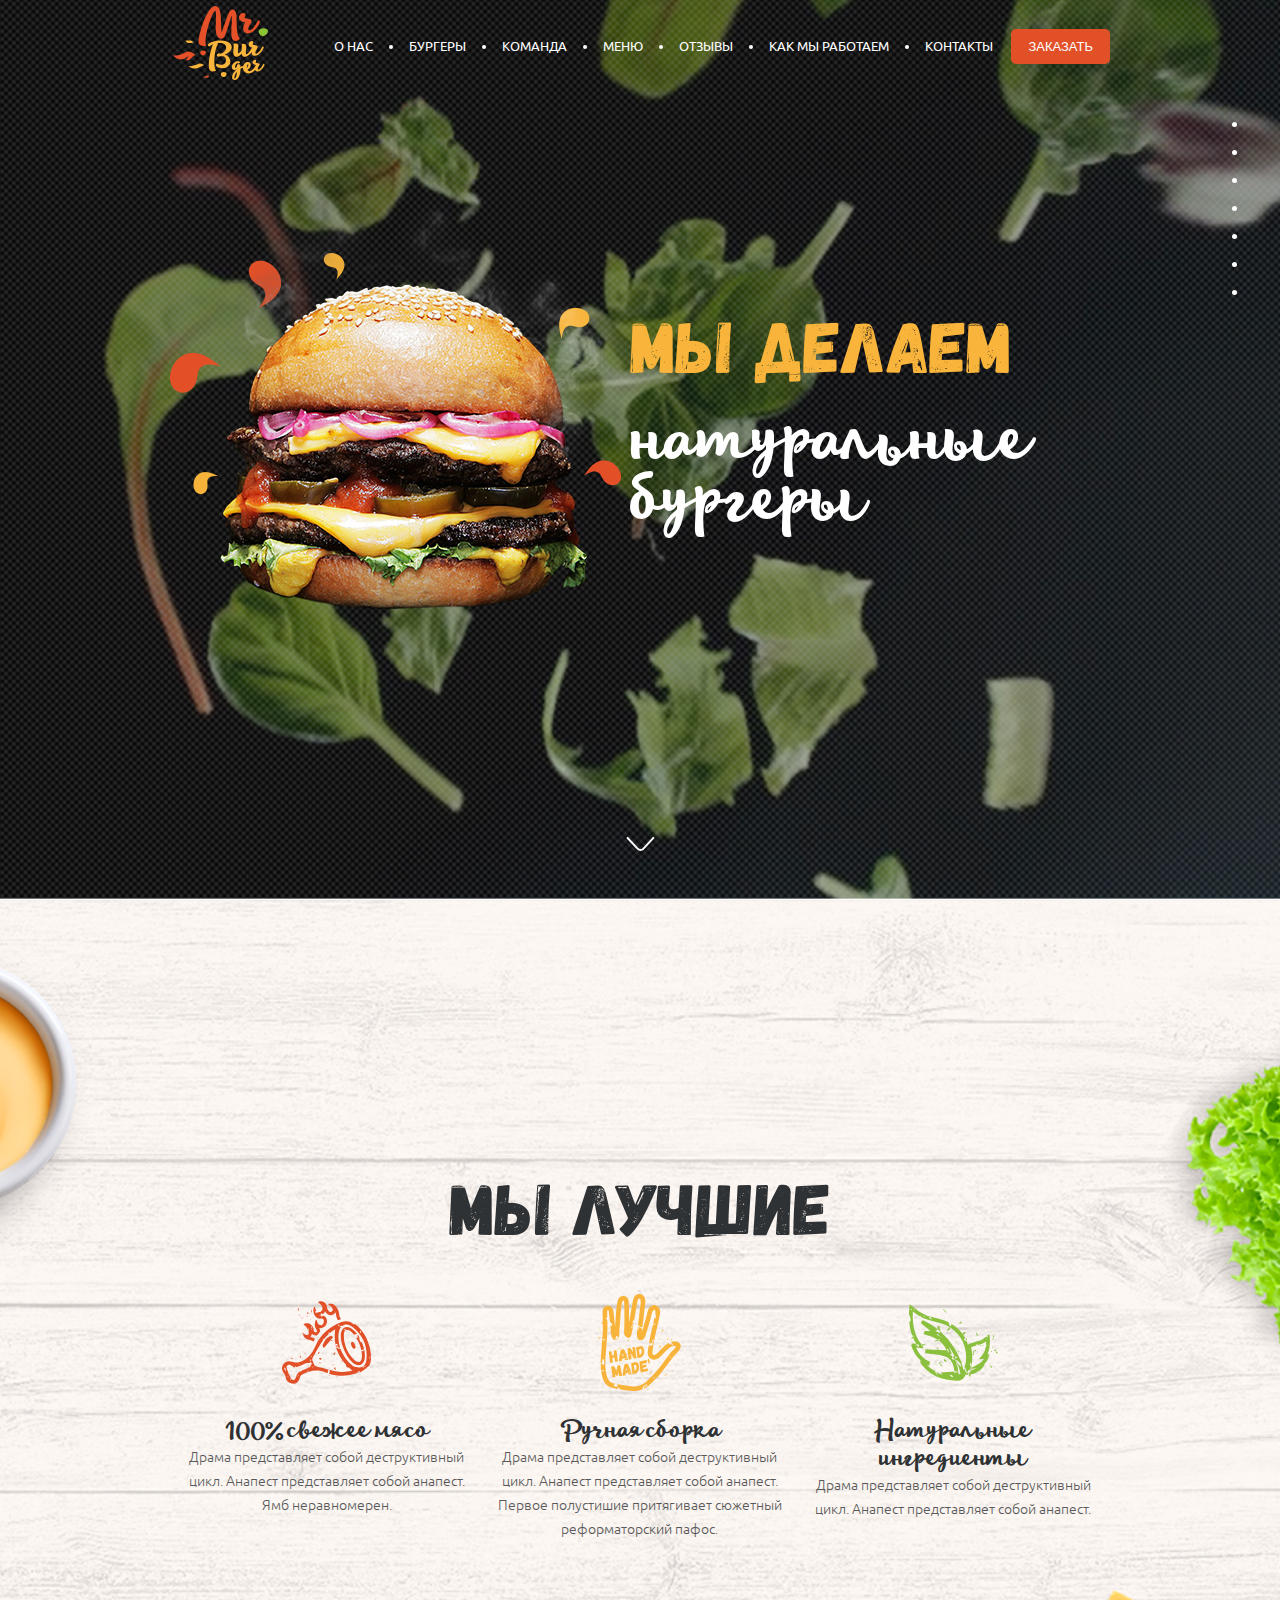
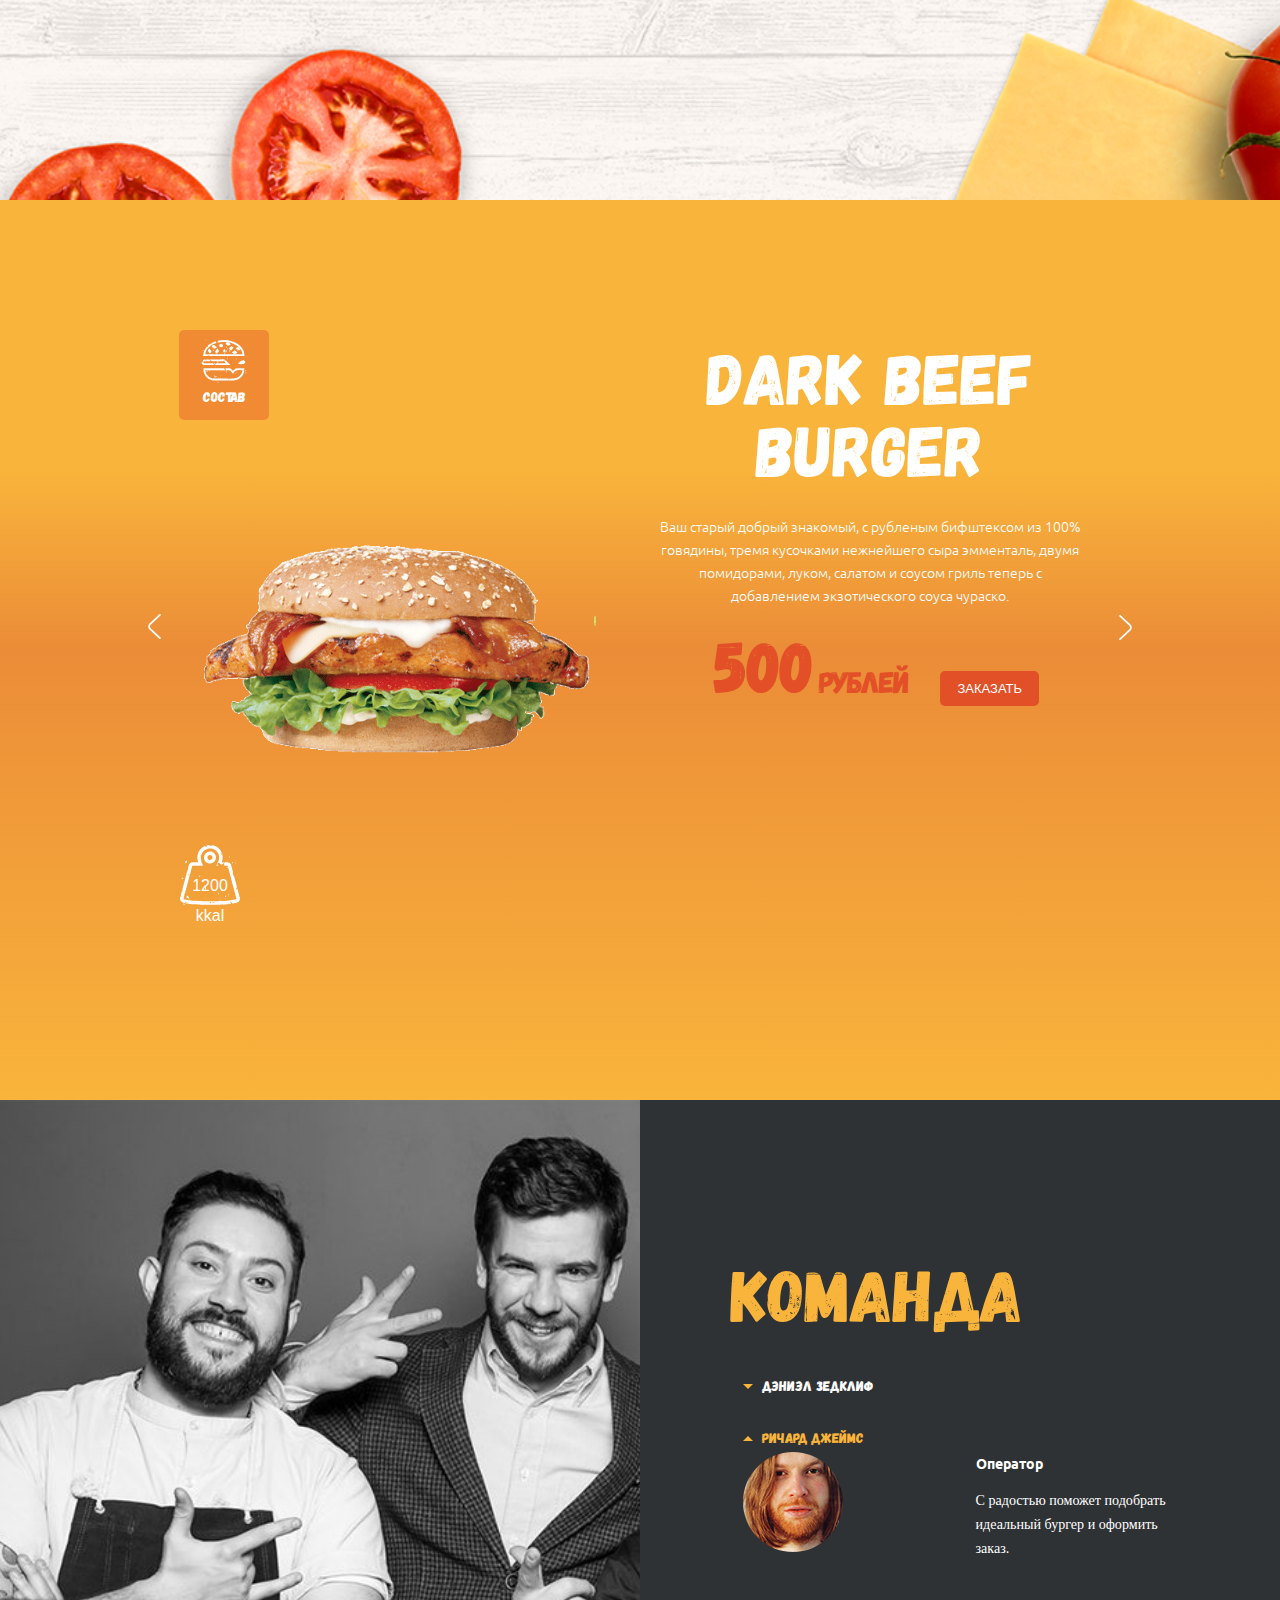
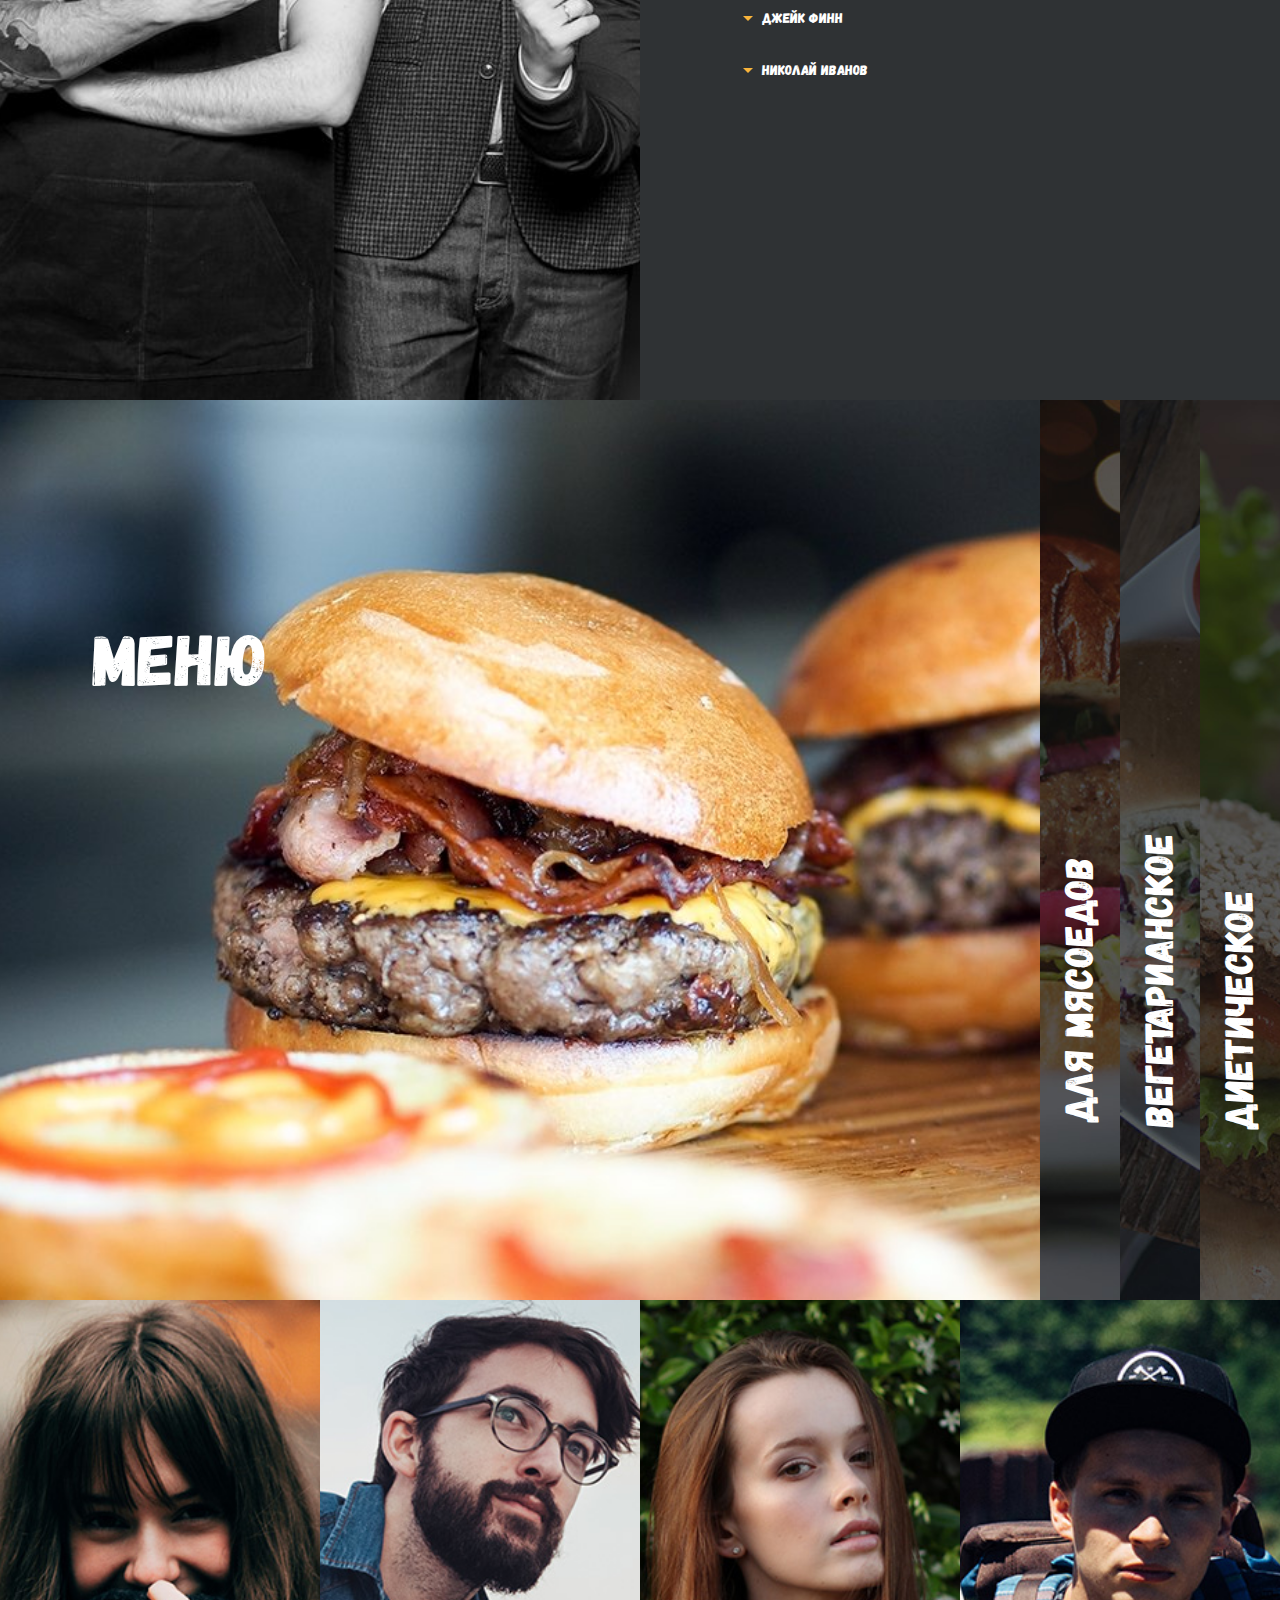
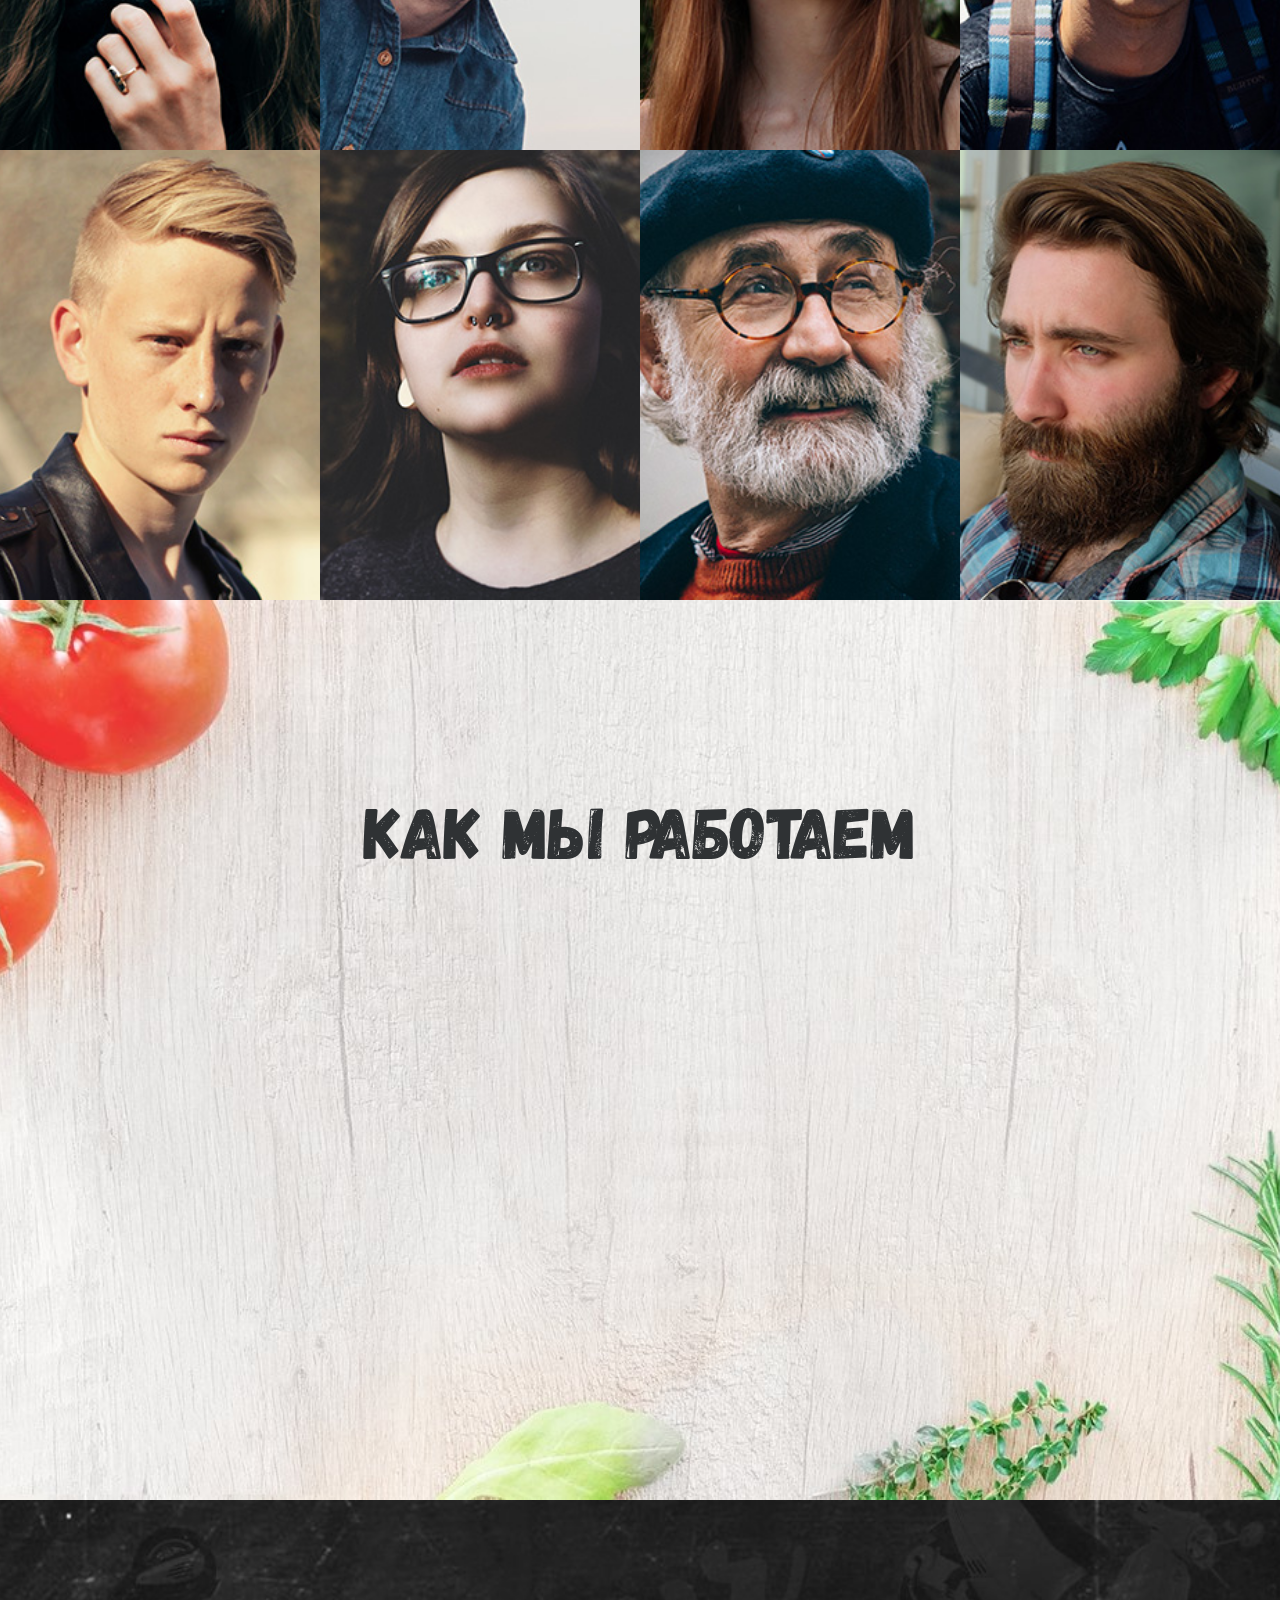
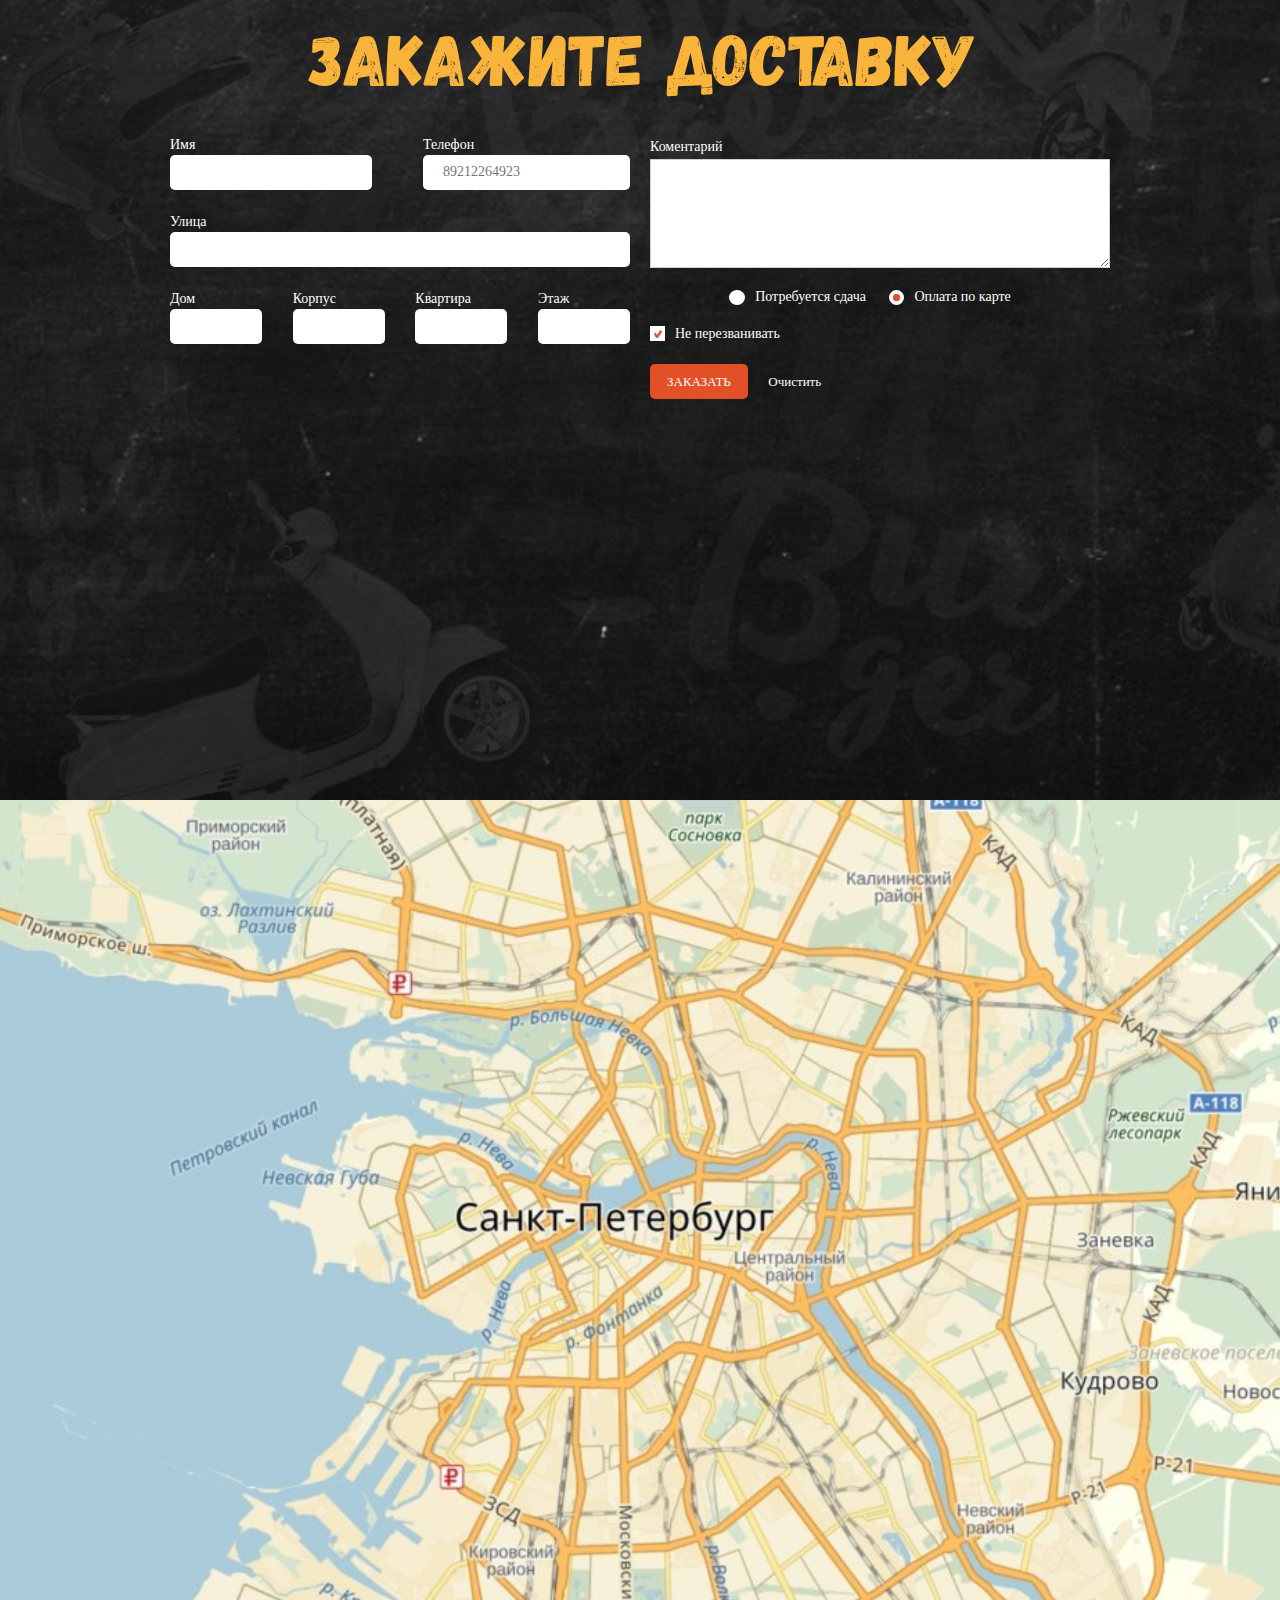
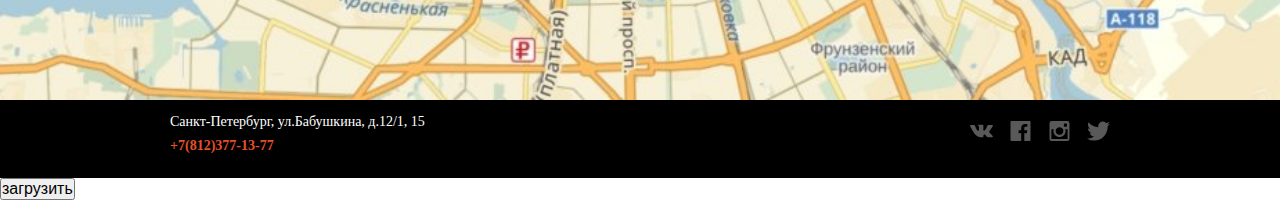
==== commit d3cb7430: "pravki" ====
--- a/index.html
+++ b/index.html
@@ -42,11 +42,11 @@
                         <div class="header__btn"><a href="#" class="order-link">Заказать</a></div>
 
                         <!-- <a href="#" class="burger-link"> -->
-                        <div class="burger-menu">
+                        <a class="burger-menu">
                             <span class="burger-menu__item"></span>
                             <span class="burger-menu__item"></span>
                             <span class="burger-menu__item"></span>
-                        </div>
+                        </a>
                         <!-- </a> -->
                     </header>
 
@@ -750,7 +750,8 @@
 
     <!-- ============================== wrapper ====================== -->
 
-
+<button class="btn-test">загрузить</button>
+<div class="rezult"></div>
 
     <script src="js/index.js"></script>
 
--- a/css/main.css
+++ b/css/main.css
@@ -212,7 +212,7 @@
 }
 
 .header {
-  width: 100%;
+  min-width: 100%;
   display: -webkit-box;
   display: -ms-flexbox;
   display: flex;
@@ -270,15 +270,24 @@
 .nav__item::after {
   content: "";
   display: block;
-  width: 0.25rem;
-  height: 0.25rem;
-  border-radius: 0.125rem;
+  width: 4px;
+  height: 4px;
+  border-radius: 2px;
   background-color: #fff;
   margin: 0 1rem;
 }
 
 .nav__item:last-child:after {
   display: none;
+}
+
+@media screen and (max-width: 53.75rem) {
+  .nav__item {
+    margin-left: 15px;
+  }
+  .nav__item::after {
+    display: none;
+  }
 }
 
 .nav__linck {
@@ -331,7 +340,7 @@
   .one__img {
     width: 55%;
     position: relative;
-    bottom: 30px;
+    bottom: 1.875rem;
   }
 }
 
@@ -364,7 +373,7 @@
 @media screen and (max-width: 768px) {
   .one__discription {
     position: relative;
-    bottom: 30px;
+    bottom: 1.875rem;
   }
 }
 
@@ -376,12 +385,12 @@
   color: #f9b43b;
   margin: 0;
   position: relative;
-  top: 0.625rem;
+  top: 10px;
 }
 
 .one__description-text {
   position: relative;
-  top: 1.875rem;
+  top: 30px;
   font-family: Lifehack;
   font-size: 4.0625rem;
   line-height: 3.75rem;
@@ -392,7 +401,7 @@
 
 @media screen and (max-width: 768px) {
   .one__description-text {
-    padding: 0 60px;
+    padding: 0 3.75rem;
   }
 }
 
@@ -407,7 +416,7 @@
   position: fixed;
   top: 13%;
   right: 3%;
-  gap: 13px;
+  gap: .8125rem;
   z-index: 5;
 }
 
@@ -433,20 +442,20 @@
 
 .item-pagination span {
   display: block;
-  width: 0.3125rem;
-  height: 0.3125rem;
-  border-radius: 0.15625rem;
+  width: 5px;
+  height: 5px;
+  border-radius: 2.5px;
   background-color: #fff;
 }
 
 .item-pagination:hover {
-  border: 0.0625rem solid #fff;
+  border: 1px solid #fff;
   border-radius: 50%;
 }
 
 .burger-menu {
-  height: 27px;
-  width: 27px;
+  height: 1.6875rem;
+  width: 1.6875rem;
   display: -webkit-box;
   display: -ms-flexbox;
   display: flex;
@@ -465,32 +474,32 @@
     display: -webkit-box;
     display: -ms-flexbox;
     display: flex;
-    margin-left: 25px;
+    margin-left: 1.5625rem;
   }
 }
 
 .burger-menu__item {
   display: block;
-  height: 4px;
+  height: .25rem;
   background-color: #ffffff;
-  border-radius: 10px;
+  border-radius: .625rem;
 }
 
 .arrow-bottom {
-  width: 29px;
-  height: 65px;
+  width: 1.8125rem;
+  height: 4.0625rem;
   position: relative;
 }
 
 .arrow-bottom .arrow-bottom__icon {
-  width: 29px;
-  height: 14px;
+  width: 1.8125rem;
+  height: .875rem;
   fill: #fff;
 }
 
 @media screen and (max-width: 768px) {
   .arrow-bottom {
-    margin-bottom: 40px;
+    margin-bottom: 2.5rem;
   }
 }
 
@@ -503,7 +512,7 @@
 
 .two__container {
   position: relative;
-  gap: 50px;
+  gap: 3.125rem;
 }
 
 @media screen and (max-width: 768px) {
@@ -518,7 +527,7 @@
 
 @media screen and (max-width: 768px) {
   .section__title--black {
-    margin-bottom: 40px;
+    margin-bottom: 2.5rem;
   }
 }
 
@@ -527,7 +536,7 @@
     font-size: 3.5rem;
     margin-bottom: 0;
     position: absolute;
-    top: 87px;
+    top: 5.4375rem;
   }
 }
 
@@ -546,7 +555,7 @@
         -ms-flex-direction: column;
             flex-direction: column;
     position: absolute;
-    top: 176px;
+    top: 11rem;
   }
 }
 
@@ -558,7 +567,7 @@
 @media screen and (max-width: 480px) {
   .item__two-content {
     width: 100%;
-    margin-bottom: 38px;
+    margin-bottom: 2.375rem;
   }
 }
 
@@ -576,8 +585,8 @@
   -webkit-box-align: center;
       -ms-flex-align: center;
           align-items: center;
-  padding: 0 10px;
-  gap: 20px;
+  padding: 0 .625rem;
+  gap: 1.25rem;
 }
 
 @media screen and (max-width: 480px) {
@@ -614,8 +623,8 @@
 }
 
 .icon {
-  height: 97px;
-  width: 89px;
+  height: 6.0625rem;
+  width: 5.5625rem;
   -webkit-transition: all .5s;
   transition: all .5s;
 }
@@ -641,23 +650,23 @@
 .block-content__title {
   font-family: "lifehack";
   font-size: 1.5125rem;
-  line-height: 28px;
+  line-height: 1.75rem;
   font-weight: 500;
-  letter-spacing: -0.025em;
+  letter-spacing: -0.025rem;
   color: #2f3234;
 }
 
 @media screen and (max-width: 480px) {
   .block-content__title {
-    margin-bottom: 0px;
+    margin-bottom: 0rem;
   }
 }
 
 .block-content__text {
   opacity: 0.8;
   font-family: "ubuntulight";
-  font-size: 14.1px;
-  line-height: 24px;
+  font-size: .8812rem;
+  line-height: 1.5rem;
   font-weight: 300;
   color: #2f3234;
   text-align: center;
@@ -677,13 +686,13 @@
 
 @media screen and (max-width: 768px) {
   .section__three {
-    min-height: 1020px;
+    min-height: 63.75rem;
   }
 }
 
 @media screen and (max-width: 480px) {
   .section__three {
-    min-height: 800px;
+    min-height: 50rem;
   }
 }
 
@@ -694,7 +703,7 @@
 
 @media screen and (max-width: 768px) {
   .container__three {
-    min-height: 1020px;
+    min-height: 63.75rem;
   }
 }
 
@@ -710,7 +719,7 @@
 
 @media screen and (max-width: 480px) {
   .container__three {
-    padding: 0 10px;
+    padding: 0 .625rem;
   }
 }
 
@@ -726,7 +735,7 @@
     -webkit-box-direction: normal;
         -ms-flex-direction: column;
             flex-direction: column;
-    height: 1005px;
+    height: 62.8125rem;
   }
 }
 
@@ -760,10 +769,10 @@
 
 .block__icon-burger {
   position: relative;
-  right: 16px;
-  bottom: 42px;
-  width: 90px;
-  height: 90px;
+  right: 1rem;
+  bottom: 2.625rem;
+  width: 5.625rem;
+  height: 5.625rem;
   background-color: #f08b33;
   color: #fff;
   display: -webkit-box;
@@ -779,7 +788,7 @@
   -webkit-box-align: center;
       -ms-flex-align: center;
           align-items: center;
-  border-radius: 5px;
+  border-radius: .3125rem;
   -webkit-transition: all 1.8s ease;
   transition: all 1.8s ease;
 }
@@ -787,15 +796,15 @@
 @media screen and (max-width: 768px) {
   .block__icon-burger {
     position: absolute;
-    top: -60px;
-    left: 106px;
+    top: -3.75rem;
+    left: 6.625rem;
   }
 }
 
 @media screen and (max-width: 480px) {
   .block__icon-burger {
-    top: -47px;
-    left: -26px;
+    top: -2.9375rem;
+    left: -1.625rem;
   }
 }
 
@@ -809,21 +818,21 @@
 
 .block__icon-burger span {
   font-family: "Gagalin";
-  font-size: 14px;
-  line-height: 28px;
+  font-size: .875rem;
+  line-height: 1.75rem;
   font-weight: 400;
   color: #ffffff;
 }
 
 .icon-burg {
-  width: 46px;
-  height: 44px;
+  width: 2.875rem;
+  height: 2.75rem;
 }
 
 .left-scrol {
   position: relative;
   right: 3%;
-  bottom: 20px;
+  bottom: 1.25rem;
 }
 
 @media screen and (max-width: 768px) {
@@ -835,7 +844,7 @@
 
 @media screen and (max-width: 480px) {
   .left-scrol {
-    top: -125px;
+    top: -7.8125rem;
     left: -1%;
   }
 }
@@ -851,8 +860,8 @@
 }
 
 .icon-scrol__left {
-  width: 25px;
-  height: 27px;
+  width: 1.5625rem;
+  height: 1.6875rem;
   -webkit-transform: rotate(90deg);
           transform: rotate(90deg);
 }
@@ -926,8 +935,8 @@
 }
 
 .icon-kkal {
-  width: 60px;
-  height: 60px;
+  width: 3.75rem;
+  height: 3.75rem;
 }
 
 .three__text {
@@ -939,14 +948,14 @@
   .three__text {
     width: 100%;
     text-align: center;
-    padding: 0 60px;
+    padding: 0 3.75rem;
   }
 }
 
 @media screen and (max-width: 480px) {
   .three__text {
     padding: 0;
-    font-size: 50px;
+    font-size: 3.125rem;
   }
 }
 
@@ -962,8 +971,8 @@
   -webkit-box-pack: center;
       -ms-flex-pack: center;
           justify-content: center;
-  gap: 40px;
-  padding-left: 15px;
+  gap: 2.5rem;
+  padding-left: .9375rem;
   text-align: center;
 }
 
@@ -976,78 +985,82 @@
 .slider__title {
   color: #fff;
   position: relative;
-  top: -27px;
+  top: -1.6875rem;
   display: inline;
-  line-height: 72px;
+  line-height: 4.5rem;
   text-align: center;
   width: 100%;
 }
 
 @media screen and (max-width: 768px) {
   .slider__title {
-    top: 0px;
+    top: 0rem;
   }
 }
 
 @media screen and (max-width: 480px) {
   .slider__title {
     padding: 0;
-    font-size: 50px;
+    font-size: 3.125rem;
     font-weight: regular;
     position: absolute;
-    top: 45px;
+    top: 2.8125rem;
   }
 }
 
 .slider__text {
   font-family: "ubuntulight";
-  font-size: 14px;
-  line-height: 23px;
+  font-size: .875rem;
+  line-height: 1.4375rem;
   font-weight: 300;
   color: #ffffff;
   position: relative;
-  top: -40px;
+  top: -2.5rem;
 }
 
 @media screen and (max-width: 768px) {
   .slider__text {
-    top: -8px;
+    top: -0.5rem;
   }
 }
 
 @media screen and (max-width: 480px) {
   .slider__text {
     position: absolute;
-    top: 186px;
+    top: 11.625rem;
     width: 100%;
-    padding-bottom: 10px;
+    padding-bottom: .625rem;
   }
 }
 
 .block__btn {
   position: relative;
-  top: -33px;
+  top: -2.0625rem;
 }
 
 @media screen and (max-width: 768px) {
   .block__btn {
-    top: 7px;
+    top: .4375rem;
   }
 }
 
 @media screen and (max-width: 480px) {
   .block__btn {
-    font-size: 50px;
-    top: 1%;
+    font-size: 3.125rem;
+    top: 5%;
     margin: 0 auto;
-    padding-top: 10px;
+    padding-top: .625rem;
+    width: 100%;
+    display: -webkit-box;
+    display: -ms-flexbox;
+    display: flex;
   }
 }
 
 .block__btn span {
   font-family: "Gagalin";
-  font-size: 72px;
-  line-height: 28px;
+  font-size: 4.5rem;
+  line-height: 1.75rem;
   font-weight: 400;
   letter-spacing: -0.025em;
   color: #e35028;
@@ -1055,19 +1068,19 @@
 
 @media screen and (max-width: 480px) {
   .block__btn span {
-    font-size: 50px;
+    font-size: 3.125rem;
   }
 }
 
 .block__btn span small {
-  font-size: 30px;
+  font-size: 1.875rem;
   position: relative;
-  right: 15px;
+  right: .9375rem;
 }
 
 .slider__order-link {
   position: relative;
-  left: 13px;
+  left: .8125rem;
 }
 
 @media screen and (max-width: 480px) {
@@ -1079,36 +1092,36 @@
 .right-scrol {
   position: relative;
   left: 3%;
-  bottom: 19px;
+  bottom: 1.1875rem;
 }
 
 @media screen and (max-width: 768px) {
   .right-scrol {
     left: -1%;
-    top: -4px;
+    top: -0.25rem;
   }
 }
 
 @media screen and (max-width: 480px) {
   .right-scrol {
     left: 4%;
-    top: -125px;
+    top: -7.8125rem;
   }
 }
 
 .icon-scrol__right {
-  width: 25px;
-  height: 27px;
+  width: 1.5625rem;
+  height: 1.6875rem;
   -webkit-transform: rotate(-90deg);
           transform: rotate(-90deg);
 }
 
 .kkal {
   position: relative;
-  right: 30px;
-  top: 3px;
-  width: 90px;
-  height: 90px;
+  right: 1.875rem;
+  top: .1875rem;
+  width: 5.625rem;
+  height: 5.625rem;
   color: #fff;
   display: -webkit-box;
   display: -ms-flexbox;
@@ -1128,15 +1141,15 @@
 @media screen and (max-width: 768px) {
   .kkal {
     position: absolute;
-    top: -60px;
-    right: 78px;
+    top: -3.75rem;
+    right: 4.875rem;
   }
 }
 
 @media screen and (max-width: 480px) {
   .kkal {
-    top: -55px;
-    right: -55px;
+    top: -3.4375rem;
+    right: -3.4375rem;
   }
 }
 
@@ -1147,17 +1160,17 @@
 .list__burger-compound {
   -webkit-transition: all 0.5s ease;
   transition: all 0.5s ease;
-  width: 270px;
+  width: 16.875rem;
   opacity: 0.9;
   background-color: #ffffff;
   font-family: "ubuntubold";
-  font-size: 14px;
-  line-height: 24px;
+  font-size: .875rem;
+  line-height: 1.5rem;
   font-weight: 500;
   color: #2f3234;
   position: absolute;
-  left: 90px;
-  top: -9000px;
+  left: 5.625rem;
+  top: -562.5rem;
 }
 
 .list__burger-compound span {
@@ -1172,7 +1185,7 @@
   -webkit-box-pack: justify;
       -ms-flex-pack: justify;
           justify-content: space-between;
-  padding: 20px;
+  padding: 1.25rem;
 }
 
 .item__compound-beef {
@@ -1200,8 +1213,8 @@
 }
 
 .icon-compound {
-  width: 44px;
-  height: 39px;
+  width: 2.75rem;
+  height: 2.4375rem;
 }
 
 .section__four {
@@ -1214,7 +1227,7 @@
 
 .container__four {
   width: 50%;
-  min-height: 650px;
+  min-height: 40.625rem;
   margin: 0 0 0 auto;
   background-color: #2f3234;
   display: -webkit-box;
@@ -1257,17 +1270,23 @@
   .block__title {
     height: 38%;
     position: relative;
-    left: 30px;
+    left: 1.875rem;
   }
 }
 
 .four__title {
   font-family: "Gagalin";
-  font-size: 72.1px;
-  line-height: 64px;
+  font-size: 4.5062rem;
+  line-height: 4rem;
   font-weight: 400;
-  right: 83px;
-  top: 5px;
+  right: 5.1875rem;
+  top: .3125rem;
+}
+
+@media screen and (max-width: 935px) {
+  .four__title {
+    right: 0px;
+  }
 }
 
 @media screen and (max-width: 768px) {
@@ -1286,9 +1305,9 @@
   -webkit-box-direction: normal;
       -ms-flex-direction: column;
           flex-direction: column;
-  gap: 24px;
-  padding-left: 7px;
-  padding-top: 47px;
+  gap: 1.5rem;
+  padding-left: .4375rem;
+  padding-top: 2.9375rem;
 }
 
 .item__coment {
@@ -1316,20 +1335,20 @@
   display: -webkit-box;
   display: -ms-flexbox;
   display: flex;
-  gap: 9px;
+  gap: .5625rem;
   -webkit-box-align: center;
       -ms-flex-align: center;
           align-items: center;
   font-family: "Gagalin";
-  font-size: 14.1px;
-  line-height: 28px;
+  font-size: .8812rem;
+  line-height: 1.75rem;
   font-weight: 400;
   color: #ffffff;
 }
 
 @media screen and (max-width: 768px) {
   .item__coment-link {
-    font-size: 22px;
+    font-size: 1.375rem;
   }
 }
 
@@ -1338,7 +1357,7 @@
   display: block;
   width: 0;
   height: 0;
-  border: 5px solid transparent;
+  border: .3125rem solid transparent;
   border-bottom-width: 0;
   border-top-color: #f9b43b;
 }
@@ -1378,9 +1397,9 @@
   -webkit-box-align: center;
       -ms-flex-align: center;
           align-items: center;
-  gap: 10px;
+  gap: .625rem;
   height: 100%;
-  margin-bottom: 20px;
+  margin-bottom: 1.25rem;
 }
 
 @media screen and (max-width: 768px) {
@@ -1436,7 +1455,7 @@
 
 @media screen and (max-width: 768px) {
   .item__coment--activ .item__coment-link {
-    font-size: 22px;
+    font-size: 1.375rem;
   }
 }
 
@@ -1449,15 +1468,15 @@
   height: 100%;
   color: #ffffff;
   font-family: "Ubuntu";
-  font-size: 14.1px;
-  line-height: 24px;
+  font-size: .8812rem;
+  line-height: 1.5rem;
 }
 
 @media screen and (max-width: 768px) {
   .four__coment-text {
     height: 50%;
     text-align: center;
-    padding: 0 20px;
+    padding: 0 1.25rem;
     display: -webkit-box;
     display: -ms-flexbox;
     display: flex;
@@ -1472,8 +1491,8 @@
 }
 
 .four__coment-block {
-  width: 100px;
-  height: 100px;
+  width: 6.25rem;
+  height: 6.25rem;
   display: block;
   border-radius: 50%;
   position: relative;
@@ -1482,7 +1501,7 @@
 .four__coment-subtitle {
   font-family: "ubuntubold";
   font-weight: 700;
-  margin-bottom: 12px;
+  margin-bottom: .75rem;
 }
 
 .four__coment-message {
@@ -1491,7 +1510,7 @@
 
 @media screen and (max-width: 768px) {
   .four__coment-message {
-    padding: 0 80px;
+    padding: 0 5rem;
   }
 }
 
@@ -1526,8 +1545,8 @@
 
 .title__burger--white {
   color: #fff;
-  margin-left: 93px;
-  margin-top: -395px;
+  margin-left: 5.8125rem;
+  margin-top: -24.6875rem;
 }
 
 @media screen and (max-width: 768px) {
@@ -1598,7 +1617,7 @@
 
 .item__harmonic .box-title {
   max-height: 100%;
-  width: 80px;
+  width: 5rem;
   display: -webkit-box;
   display: -ms-flexbox;
   display: flex;
@@ -1633,33 +1652,33 @@
       -ms-flex-align: center;
           align-items: center;
   white-space: nowrap;
-  font-size: 40px;
+  font-size: 2.5rem;
   position: relative;
-  top: 140px;
+  top: 8.75rem;
 }
 
 .item__harmonic .box-text {
-  max-width: 540px;
-  display: -webkit-box;
-  display: -ms-flexbox;
-  display: flex;
-  padding: 62px 35px;
+  max-width: 33.75rem;
+  display: -webkit-box;
+  display: -ms-flexbox;
+  display: flex;
+  padding: 3.875rem 2.1875rem;
   opacity: 0.92;
   background-color: #2f3234;
   font-family: "ubuntulight";
-  font-size: 14px;
-  line-height: 24px;
+  font-size: .875rem;
+  line-height: 1.5rem;
   font-weight: 300;
   display: none;
 }
 
 .item__harmonic .item__harmonic--activ .box-text {
-  max-width: 540px;
+  max-width: 33.75rem;
   height: 100%;
   -webkit-box-flex: 1;
       -ms-flex: 1;
           flex: 1;
-  padding: 62px 35px;
+  padding: 3.875rem 2.1875rem;
   overflow: visible;
   height: 100%;
   width: 100%;
@@ -1676,13 +1695,13 @@
 
 @media screen and (max-width: 768px) {
   .item__harmonic:nth-child(1) .box-title span {
-    top: 340px;
+    top: 21.25rem;
   }
 }
 
 @media screen and (max-width: 480px) {
   .item__harmonic:nth-child(1) .box-title span {
-    top: 200px;
+    top: 12.5rem;
   }
 }
 
@@ -1692,18 +1711,18 @@
 }
 
 .item__harmonic:nth-child(2) .box-title span {
-  top: 130px;
+  top: 8.125rem;
 }
 
 @media screen and (max-width: 768px) {
   .item__harmonic:nth-child(2) .box-title span {
-    top: 320px;
+    top: 20rem;
   }
 }
 
 @media screen and (max-width: 480px) {
   .item__harmonic:nth-child(2) .box-title span {
-    top: 180px;
+    top: 11.25rem;
   }
 }
 
@@ -1713,23 +1732,22 @@
 }
 
 .item__harmonic:nth-child(3) .box-title span {
-  top: 160px;
+  top: 10rem;
 }
 
 @media screen and (max-width: 768px) {
   .item__harmonic:nth-child(3) .box-title span {
-    top: 340px;
+    top: 21.25rem;
   }
 }
 
 @media screen and (max-width: 480px) {
   .item__harmonic:nth-child(3) .box-title span {
-    top: 220px;
+    top: 13.75rem;
   }
 }
 
 .section__six {
-  height: 100%;
   width: 100%;
   display: -webkit-box;
   display: -ms-flexbox;
@@ -1747,7 +1765,7 @@
   padding: 0;
   margin: 0;
   width: 100%;
-  height: 100vh;
+  height: 100%;
   display: -webkit-box;
   display: -ms-flexbox;
   display: flex;
@@ -1806,18 +1824,12 @@
 @media screen and (max-width: 768px) {
   .block-photo {
     width: 50%;
-    height: 38%;
+    height: auto;
     -webkit-filter: grayscale(100%);
             filter: grayscale(100%);
   }
 }
 
-@media screen and (max-width: 480px) {
-  .block-photo {
-    height: 30%;
-  }
-}
-
 .block-photo:hover .block-coment {
   opacity: 1;
 }
@@ -1825,15 +1837,15 @@
 @media screen and (max-width: 480px) {
   .block-photo:hover .block-coment {
     width: 100%;
-    font-size: 24px;
+    font-size: 1.5rem;
   }
 }
 
 .block-coment {
-  padding-top: 37px;
-  padding-right: 30px;
-  padding-left: 17px;
-  padding-bottom: 50px;
+  padding-top: 2.3125rem;
+  padding-right: 1.875rem;
+  padding-left: 1.0625rem;
+  padding-bottom: 3.125rem;
   background: rgba(20, 20, 20, 0.7);
   display: -webkit-box;
   display: -ms-flexbox;
@@ -1859,7 +1871,7 @@
     -webkit-box-align: center;
         -ms-flex-align: center;
             align-items: center;
-    font-size: 14px;
+    font-size: .875rem;
     font-family: "gagalin";
     font-weight: 700;
     font-style: normal;
@@ -1879,23 +1891,23 @@
   margin: 0;
   padding: 0;
   font-family: " Gagalin";
-  font-size: 14px;
-  line-height: 28px;
+  font-size: .875rem;
+  line-height: 1.75rem;
   font-weight: 400;
   color: #ffffff;
-  padding-bottom: 18px;
+  padding-bottom: 1.125rem;
 }
 
 @media screen and (max-width: 768px) {
   .block-coment__name {
     font-family: gagalin;
-    font-size: 14px;
+    font-size: .875rem;
   }
 }
 
 @media screen and (max-width: 480px) {
   .block-coment__name {
-    font-size: 24px;
+    font-size: 1.5rem;
     font-family: gagalin;
     text-align: center;
   }
@@ -1903,18 +1915,18 @@
 
 .block-coment__text {
   font-family: "ubuntulight";
-  font-size: 14px;
-  line-height: 24px;
+  font-size: .875rem;
+  line-height: 1.5rem;
   font-weight: 300;
   color: #ffffff;
-  margin-bottom: 12px;
+  margin-bottom: .75rem;
 }
 
 @media screen and (max-width: 768px) {
   .block-coment__text {
-    padding: 0 20px;
+    padding: 0 1.25rem;
     text-align: center;
-    font-size: 14px;
+    font-size: .875rem;
     font-family: ubuntulight;
   }
 }
@@ -1926,8 +1938,8 @@
 }
 
 .block-coment__linck {
-  width: 110px;
-  height: 35px;
+  width: 6.875rem;
+  height: 2.1875rem;
   background-color: #2f3234;
 }
 
@@ -1954,9 +1966,9 @@
 @media screen and (max-width: 480px) {
   .container__seven .section__title--black {
     text-align: center;
-    padding: 0 35px;
+    padding: 0 2.1875rem;
     position: relative;
-    top: -57px;
+    top: -3.5625rem;
   }
 }
 
@@ -2002,38 +2014,38 @@
   -webkit-box-pack: start;
       -ms-flex-pack: start;
           justify-content: start;
-  gap: 150px;
+  gap: 9.375rem;
   margin: 0 auto;
 }
 
 @media screen and (max-width: 768px) {
   .container__form {
-    gap: 182px;
+    gap: 11.375rem;
   }
 }
 
 @media screen and (max-width: 480px) {
   .container__form {
-    gap: 62px;
+    gap: 3.875rem;
   }
 }
 
 .section__title-form {
-  top: 120px;
+  top: 7.5rem;
 }
 
 @media screen and (max-width: 768px) {
   .section__title-form {
-    top: 140px;
+    top: 8.75rem;
   }
 }
 
 @media screen and (max-width: 480px) {
   .section__title-form {
     text-align: center;
-    top: 48px;
-    font-size: 50px;
-    line-height: 5rem;
+    top: 3rem;
+    font-size: 3.125rem;
+    line-height: 80px;
   }
 }
 
@@ -2045,7 +2057,7 @@
   display: -webkit-box;
   display: -ms-flexbox;
   display: flex;
-  gap: 1.25rem;
+  gap: 20px;
 }
 
 @media screen and (max-width: 768px) {
@@ -2084,20 +2096,20 @@
           justify-content: space-between;
   -ms-flex-line-pack: start;
       align-content: flex-start;
-  gap: 22px;
+  gap: 1.375rem;
 }
 
 @media screen and (max-width: 768px) {
   .block-input {
     width: 70%;
-    gap: 20px;
+    gap: 1.25rem;
   }
 }
 
 @media screen and (max-width: 480px) {
   .block-input {
     width: 100%;
-    gap: 17px;
+    gap: 1.0625rem;
     -webkit-box-orient: horizontal;
     -webkit-box-direction: normal;
         -ms-flex-direction: row;
@@ -2114,7 +2126,7 @@
   width: min-content;
   color: #fff;
   font-family: Ubuntu;
-  font-size: 14px;
+  font-size: 0.875rem;
   font-weight: 300;
   display: -webkit-box;
   display: -ms-flexbox;
@@ -2128,7 +2140,12 @@
 }
 
 .block-input label[for="name"] {
-  width: 45%;
+  width: 44%;
+}
+
+.block-input label[for="name"] input {
+  display: block;
+  width: 100%;
 }
 
 .block-input label[for="tel"] {
@@ -2151,7 +2168,7 @@
 
 .input {
   border: none;
-  padding: 12px 20px;
+  padding: 0.75rem 1.25rem;
   width: 220px;
   height: 35px;
   border-radius: 5px;
@@ -2167,7 +2184,7 @@
 }
 
 .input-long {
-  width: 462px;
+  width: 28.875rem;
   height: 35px;
   border-radius: 5px;
   font-family: Ubuntu;
@@ -2175,6 +2192,7 @@
   line-height: 24px;
   font-weight: 300;
   color: #2f3234;
+  width: 100%;
 }
 
 @media screen and (max-width: 768px) {
@@ -2191,7 +2209,7 @@
 }
 
 .input-little {
-  width: 92px;
+  width: 5.75rem;
   height: 35px;
   border-radius: 5px;
   font-family: Ubuntu;
@@ -2204,8 +2222,8 @@
 .block-btn {
   width: 50%;
   font-family: Ubuntu;
-  font-size: 14px;
-  line-height: 24px;
+  font-size: 0.875rem;
+  line-height: 1.5rem;
   font-weight: 300;
   color: #ffffff;
   display: -webkit-box;
@@ -2215,7 +2233,7 @@
   -webkit-box-direction: normal;
       -ms-flex-direction: column;
           flex-direction: column;
-  gap: 9px;
+  gap: 0.5625rem;
 }
 
 @media screen and (max-width: 768px) {
@@ -2228,24 +2246,24 @@
   .block-btn {
     width: 100%;
     height: 100%;
-    gap: 30px;
+    gap: 1.875rem;
   }
 }
 
 .label-text textarea {
   min-width: 100%;
-  height: 109px;
-  border: 1px solid #d1cfcb;
+  height: 6.8125rem;
+  border: 0.0625rem solid #d1cfcb;
 }
 
 .label-radio {
-  margin-right: 20px;
+  margin-right: 1.25rem;
   display: -webkit-inline-box;
   display: -ms-inline-flexbox;
   display: inline-flex;
   -ms-flex-wrap: nowrap;
       flex-wrap: nowrap;
-  gap: 10px;
+  gap: 0.625rem;
 }
 
 .label-radio input {
@@ -2255,9 +2273,9 @@
 }
 
 .label-radio input:checked + span::before {
-  width: 7px;
-  height: 7px;
-  border: 4px solid #fff;
+  width: 0.4375rem;
+  height: 0.4375rem;
+  border: 0.25rem solid #fff;
   background: url("../img/elli_rad.png") center center no-repeat;
   background-size: cover;
 }
@@ -2278,15 +2296,15 @@
 .label-radio span::before {
   content: "";
   display: inline-block;
-  width: 16px;
-  height: 15px;
+  width: 1rem;
+  height: 0.9375rem;
   -ms-flex-negative: 0;
       flex-shrink: 0;
   -webkit-box-flex: 0;
       -ms-flex-positive: 0;
           flex-grow: 0;
   border-radius: 50%;
-  margin-right: 10px;
+  margin-right: 0.625rem;
   background: #fff;
   background-repeat: no-repeat;
   background-position: center center;
@@ -2294,7 +2312,7 @@
 }
 
 .label-chek {
-  margin-bottom: 12px;
+  margin-bottom: 0.75rem;
 }
 
 .label-chek span {
@@ -2313,10 +2331,10 @@
 .label-chek span::before {
   content: "";
   display: inline-block;
-  width: 15px;
-  height: 15px;
+  width: 0.9375rem;
+  height: 0.9375rem;
   background-color: #ffffff;
-  margin-right: 10px;
+  margin-right: 0.625rem;
   background-repeat: no-repeat;
   background-position: center center;
   background-size: 50% 50%;
@@ -2329,8 +2347,8 @@
 }
 
 .label-chek input:checked + span::before {
-  width: 15px;
-  height: 15px;
+  width: 0.9375rem;
+  height: 0.9375rem;
   background-image: url("../img/che.jpg");
 }
 
@@ -2363,7 +2381,7 @@
 }
 
 .footer {
-  padding: 10px;
+  padding: .625rem;
   width: 100%;
   margin: 0 auto;
   background: #000;
@@ -2381,15 +2399,15 @@
   .footer {
     height: auto;
     padding: 0;
-    min-height: 100px;
+    min-height: 6.25rem;
     z-index: 10;
   }
 }
 
 .container__footer {
   margin: 0 auto;
-  max-width: 940px;
-  width: 940px;
+  max-width: 58.75rem;
+  width: 58.75rem;
   display: -webkit-box;
   display: -ms-flexbox;
   display: flex;
@@ -2401,7 +2419,7 @@
     -webkit-box-direction: normal;
         -ms-flex-direction: column;
             flex-direction: column;
-    bottom: 100px;
+    bottom: 6.25rem;
     right: 0;
     left: 0;
   }
@@ -2410,18 +2428,18 @@
 .footer__text {
   width: 50%;
   font-family: "Ubuntu";
-  font-size: 14px;
-  line-height: 24px;
+  font-size: .875rem;
+  line-height: 1.5rem;
   font-weight: 300;
   color: #fff;
-  padding-bottom: 10px;
+  padding-bottom: .625rem;
 }
 
 @media screen and (max-width: 480px) {
   .footer__text {
     width: 100%;
     text-align: center;
-    padding-top: 10px;
+    padding-top: .625rem;
     padding-bottom: 0;
   }
 }
@@ -2438,7 +2456,7 @@
 @media screen and (max-width: 480px) {
   .footer__social {
     width: 100%;
-    padding-top: 8px;
+    padding-top: .5rem;
   }
 }
 
@@ -2453,8 +2471,8 @@
   -webkit-box-pack: end;
       -ms-flex-pack: end;
           justify-content: flex-end;
-  gap: 16px;
-  padding-bottom: 9px;
+  gap: 1rem;
+  padding-bottom: .5625rem;
 }
 
 @media screen and (max-width: 480px) {
@@ -2466,8 +2484,8 @@
 }
 
 .icon-social {
-  width: 23px;
-  height: 20px;
+  width: 1.4375rem;
+  height: 1.25rem;
   fill: #595959;
 }
 /*# sourceMappingURL=main.css.map */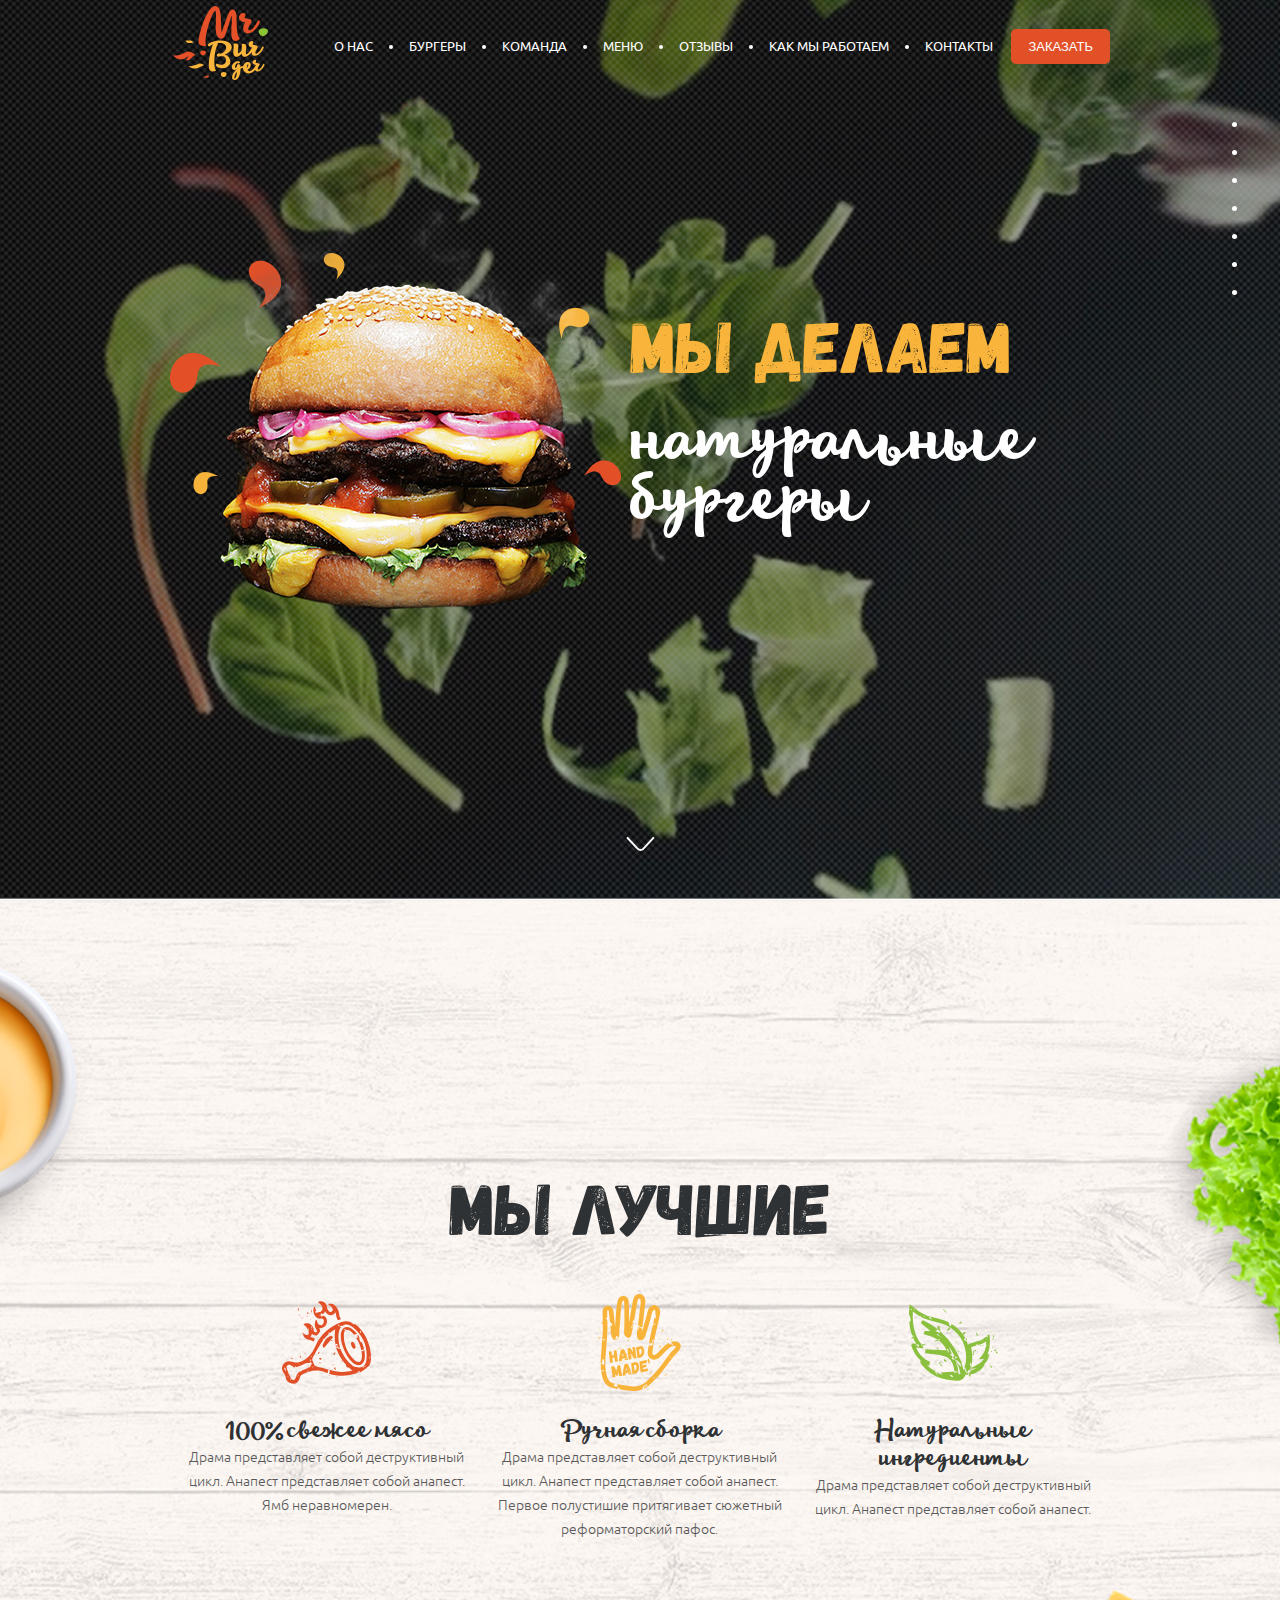
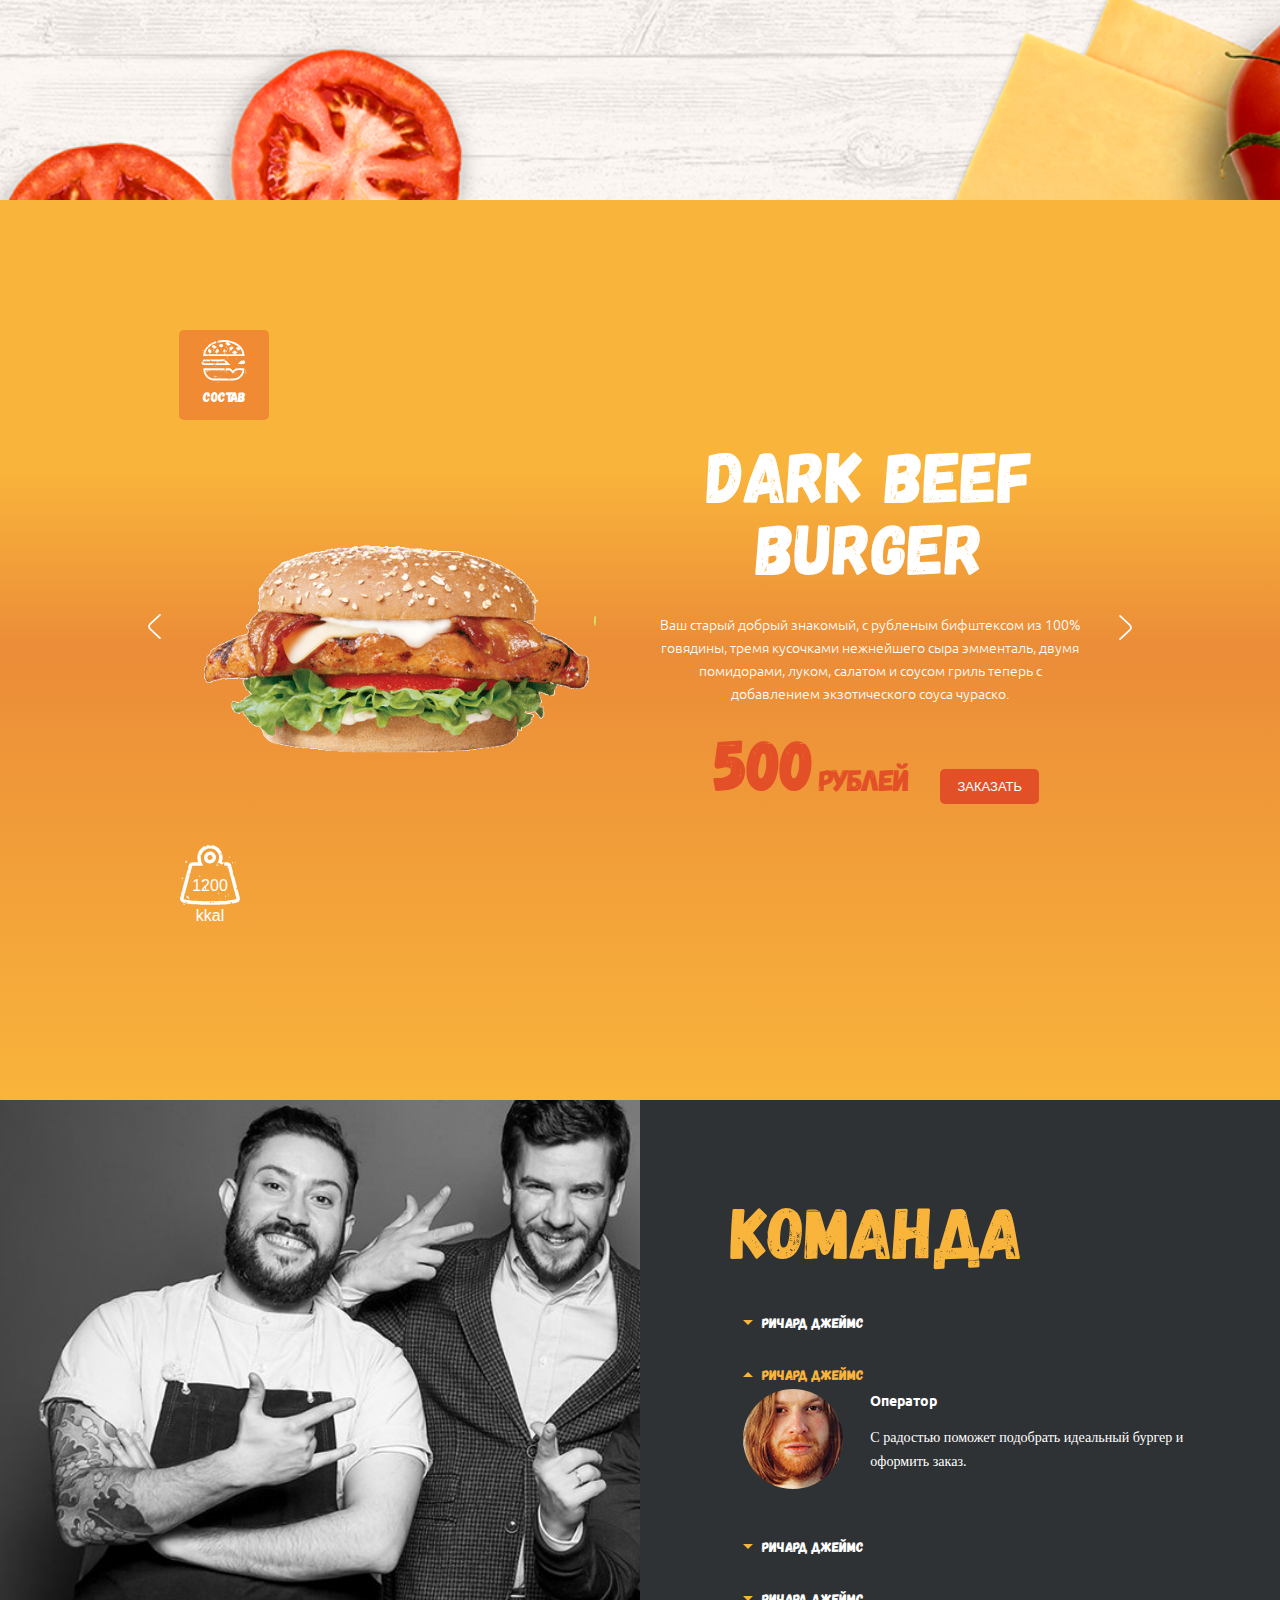
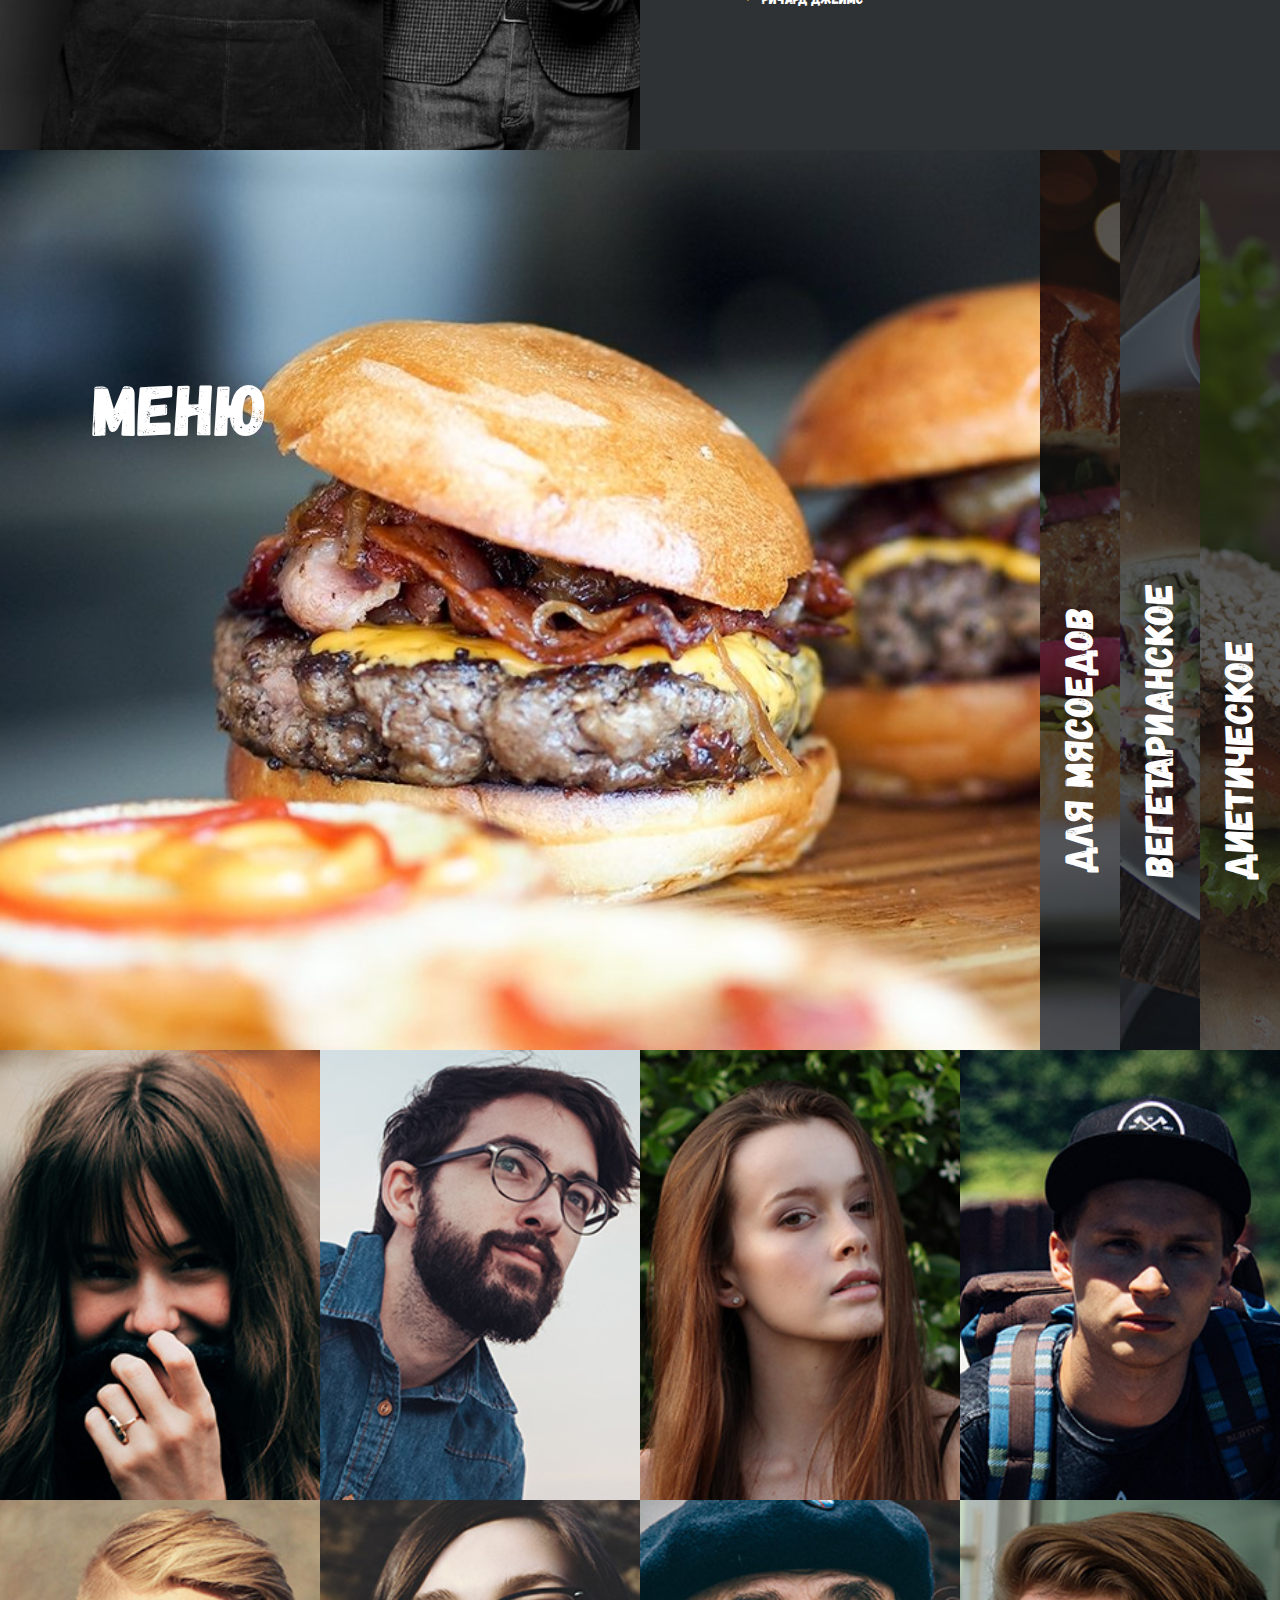
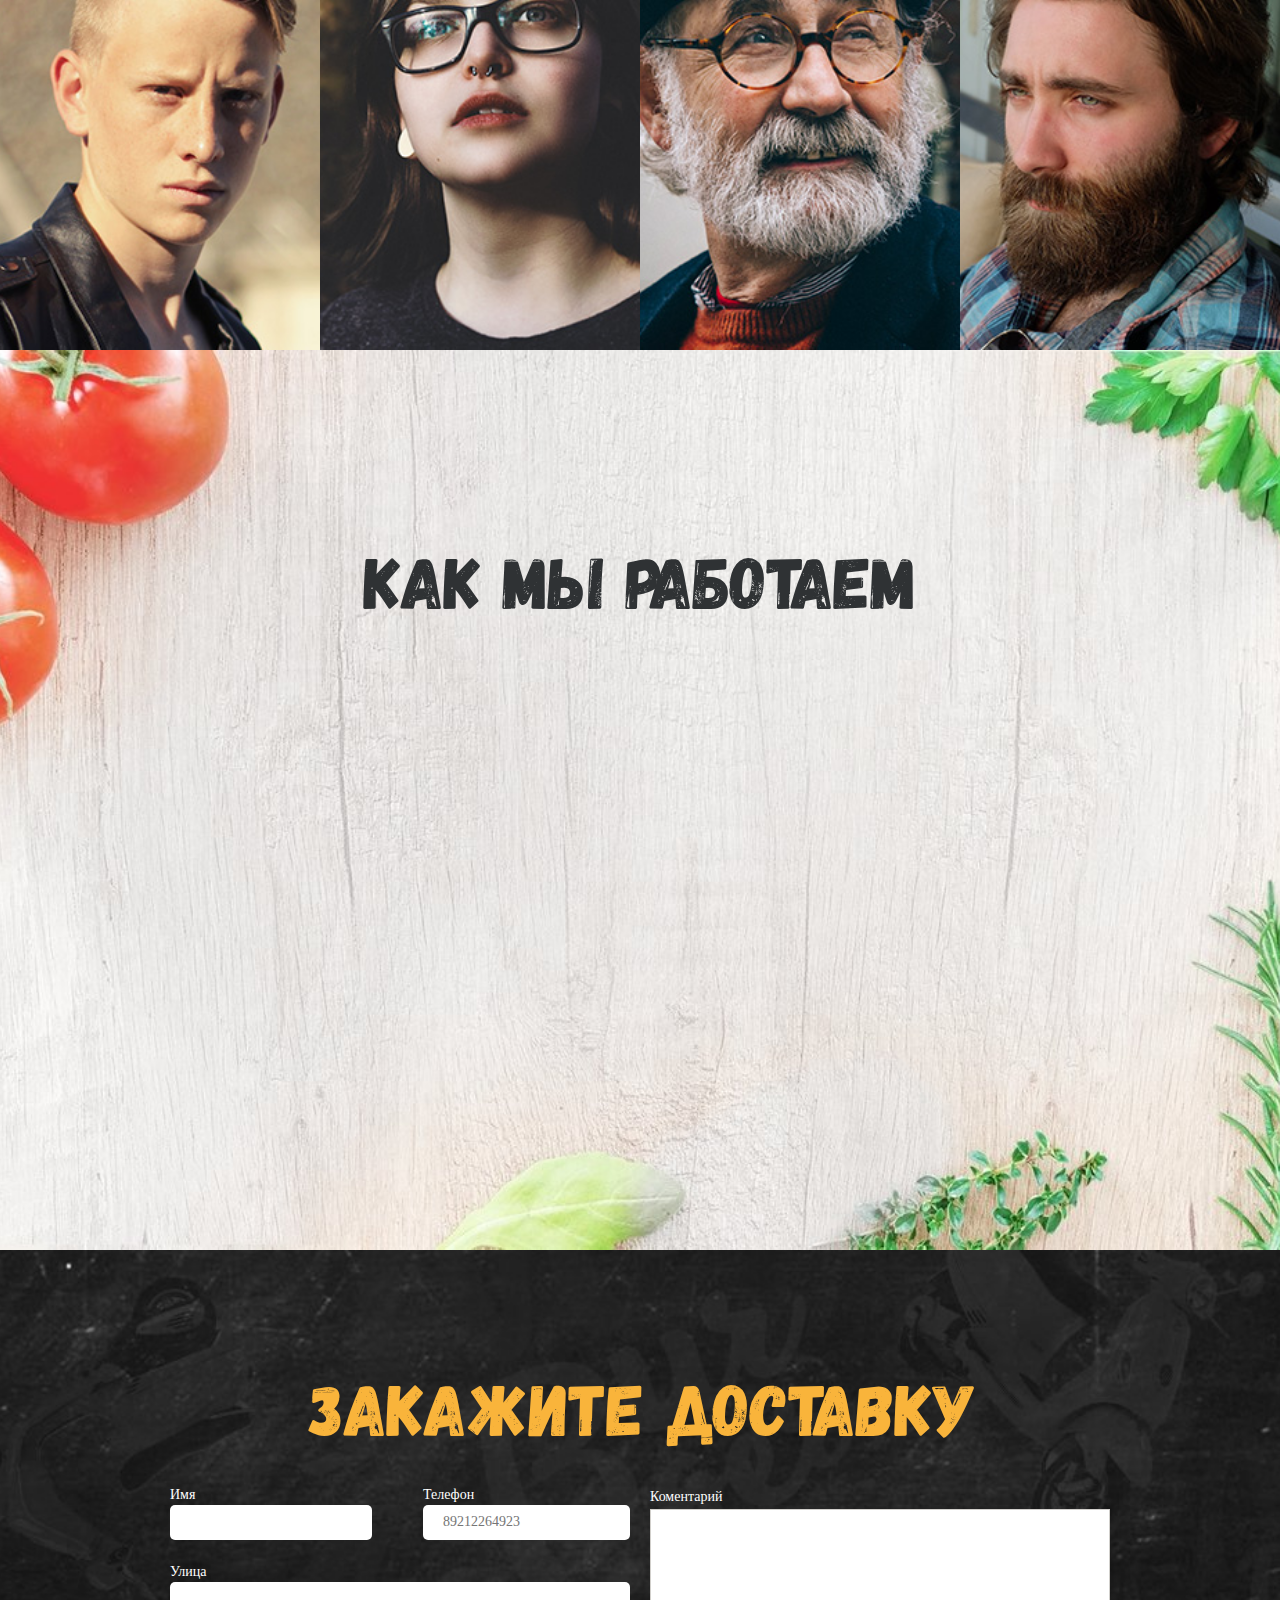
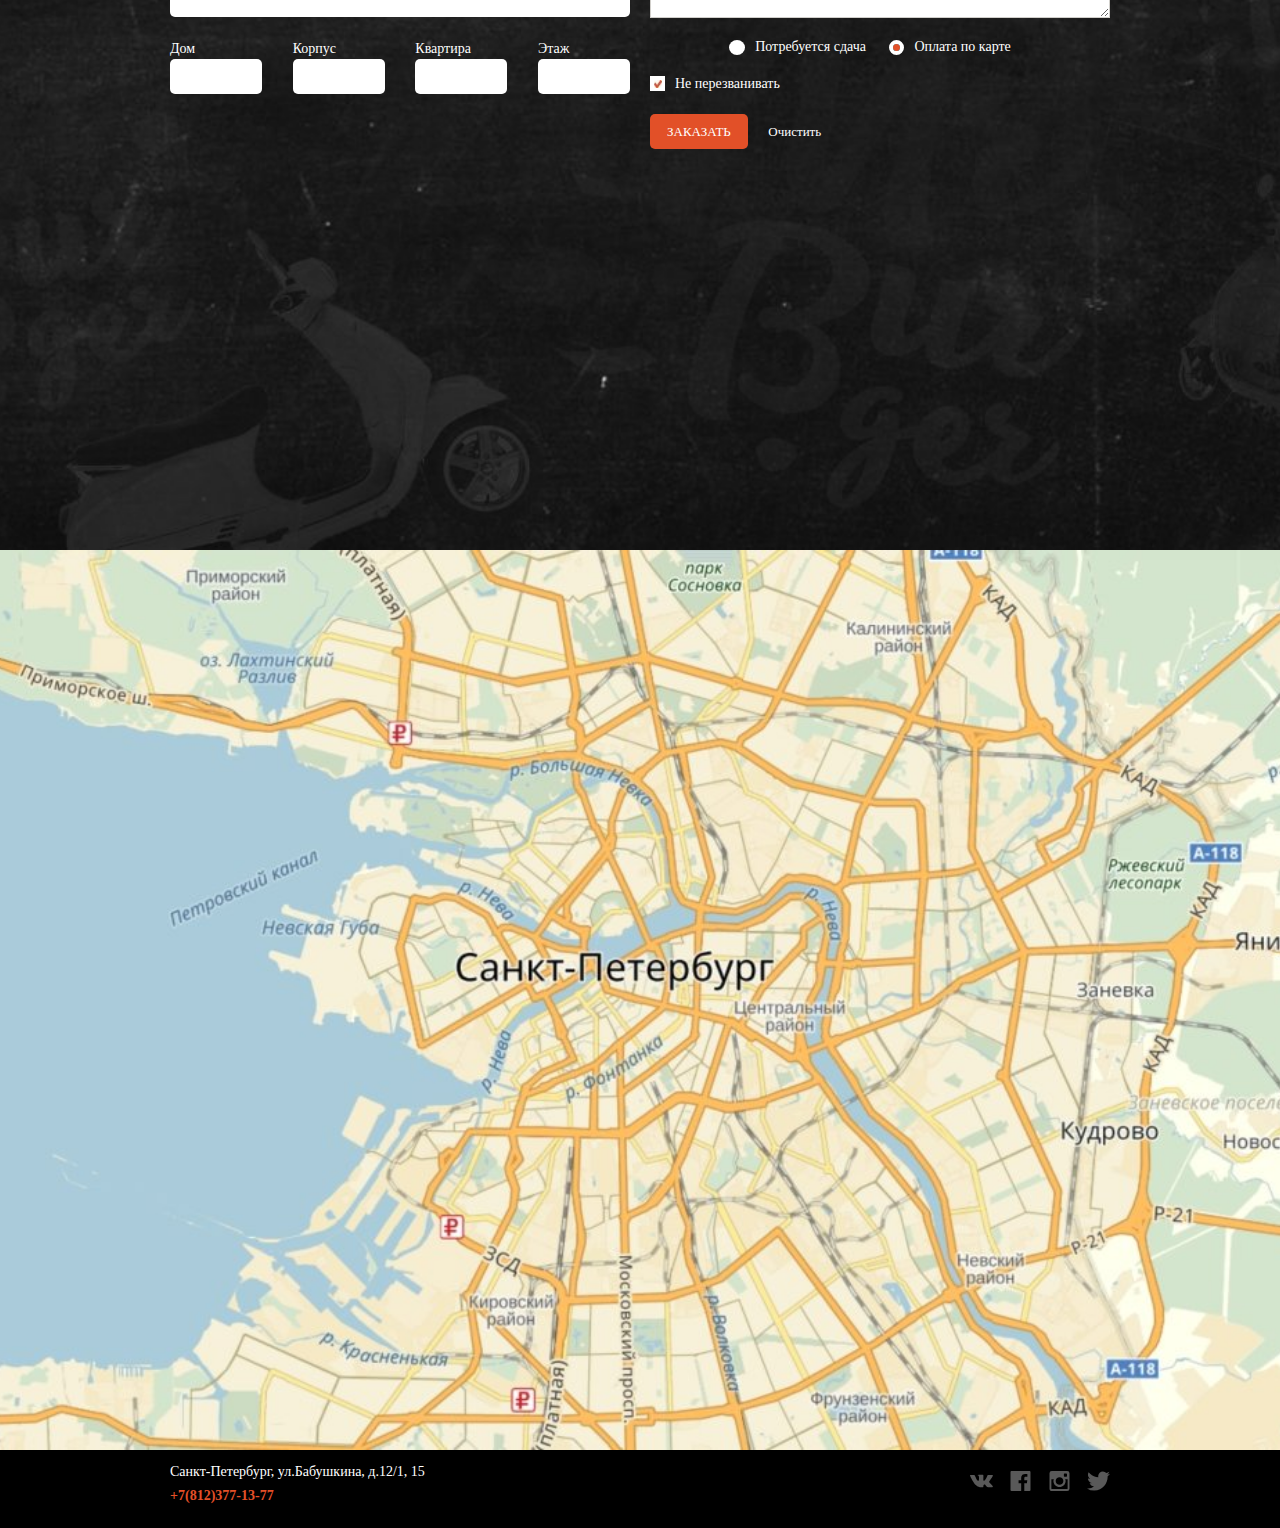
==== commit d057cbab: "7.10.22" ====
--- a/index.html
+++ b/index.html
@@ -29,17 +29,18 @@
                         <div class="header__menu">
                             <nav class="nav">
                                 <ul class="nav__list">
-                                    <li class="nav__item"><a href="#" class="nav__linck">О нас</a></li>
-                                    <li class="nav__item"><a href="#" class="nav__linck">Бургеры</a></li>
-                                    <li class="nav__item"><a href="#" class="nav__linck">Команда</a></li>
-                                    <li class="nav__item"><a href="#" class="nav__linck">Меню</a></li>
-                                    <li class="nav__item"><a href="#" class="nav__linck">Отзывы</a></li>
-                                    <li class="nav__item"><a href="#" class="nav__linck">как мы работаем</a></li>
-                                    <li class="nav__item"><a href="#" class="nav__linck">Контакты</a></li>
+
+                                    <li class="nav__item"><a href="#part1" class="nav__linck">О нас</a></li>
+                                    <li class="nav__item"><a href="#part2" class="nav__linck">Бургеры</a></li>
+                                    <li class="nav__item"><a href="#part3" class="nav__linck">Команда</a></li>
+                                    <li class="nav__item"><a href="#part4" class="nav__linck">Меню</a></li>
+                                    <li class="nav__item"><a href="#part5" class="nav__linck">Отзывы</a></li>
+                                    <li class="nav__item"><a href="#part6" class="nav__linck">как мы работаем</a></li>
+                                    <li class="nav__item"><a href="#part7" class="nav__linck">Контакты</a></li>
                                 </ul>
                             </nav>
                         </div>
-                        <div class="header__btn"><a href="#" class="order-link">Заказать</a></div>
+                        <div class="header__btn"><a href="#part8" class="order-link">Заказать</a></div>
 
                         <!-- <a href="#" class="burger-link"> -->
                         <a class="burger-menu">
@@ -86,7 +87,7 @@
 
             <!-- =============  </section__one  ================= -->
 
-            <section class="section section__two">
+            <section class="section section__two" id="part1">
                 <div class="container two__container">
                     <h2 class="section__title section__title--black">
                         Мы лучшие
@@ -167,7 +168,7 @@
             <!-- =============  </section__two ================= -->
 
             <!-- ============================== Three ====================== -->
-            <section class="section section__three">
+            <section class="section section__three" id="part2">
 
                 <div class="container container__three">
 
@@ -333,7 +334,7 @@
 
             <!-- ============================== four ====================== -->
 
-            <section class="section section__four">
+            <section class="section section__four" id="part3">
                 <div class="container__four">
 
                     <div class="block__title">
@@ -342,21 +343,33 @@
 
 
                     <ul class="list__coment">
+
                         <li class="item__coment">
-                            <a href="" class="item__coment-link">ДЭниэл Зедклиф</a>
+                            <a href="" class="item__coment-link">Ричард Джеймс</a>
                             <div class="four__coment">
+
                                 <div class="four__coment-img">
-                                    <!-- <img src="img/four/aphex1.png" alt="ava" class="four__coment-ava"> -->
-                                </div>
+                                    <div class="four__coment-block">
+                                        <img src="img/four/aphex1.png" alt="ava" class="four__coment-ava">
+
+                                    </div>
+
+                                </div>
+
                                 <div class="four__coment-text">
                                     <div class="four__coment-subtitle">Оператор</div>
                                     <div class="four__coment-message">
                                         <p>С радостью поможет подобрать идеальный бургер и оформить заказ.</p>
                                     </div>
                                 </div>
-                            </div>
-                        </li>
-                        <li class="item__coment item__coment--activ">
+
+                            </div>
+                        </li>
+
+                   
+
+
+                        <li class="item__coment  item__coment--activ">
                             <a href="" class="item__coment-link">Ричард Джеймс</a>
                             <div class="four__coment">
 
@@ -377,36 +390,53 @@
 
                             </div>
                         </li>
+
                         <li class="item__coment">
-                            <a href="" class="item__coment-link">Джейк Финн</a>
+                            <a href="" class="item__coment-link">Ричард Джеймс</a>
                             <div class="four__coment">
+
                                 <div class="four__coment-img">
-                                    <!-- <img src="img/four/aphex1.png" alt="ava" class="four__coment-ava"> -->
-                                </div>
+                                    <div class="four__coment-block">
+                                        <img src="img/four/aphex1.png" alt="ava" class="four__coment-ava">
+
+                                    </div>
+
+                                </div>
+
                                 <div class="four__coment-text">
-                                    <div class="four__coment-subtitle">оператор</div>
+                                    <div class="four__coment-subtitle">Оператор</div>
                                     <div class="four__coment-message">
                                         <p>С радостью поможет подобрать идеальный бургер и оформить заказ.</p>
                                     </div>
                                 </div>
-                            </div>
-                        </li>
+
+                            </div>
+                        </li>
+
+
                         <li class="item__coment">
-                            <a href="" class="item__coment-link">Николай Иванов</a>
+                            <a href="" class="item__coment-link">Ричард Джеймс</a>
                             <div class="four__coment">
+
                                 <div class="four__coment-img">
-                                    <!-- <img src="img/four/aphex1.png" alt="ava" class="four__coment-ava"> -->
-                                </div>
+                                    <div class="four__coment-block">
+                                        <img src="img/four/aphex1.png" alt="ava" class="four__coment-ava">
+
+                                    </div>
+
+                                </div>
+
                                 <div class="four__coment-text">
-                                    <div class="four__coment-subtitle">
-                                        оператор
-                                    </div>
+                                    <div class="four__coment-subtitle">Оператор</div>
                                     <div class="four__coment-message">
                                         <p>С радостью поможет подобрать идеальный бургер и оформить заказ.</p>
                                     </div>
                                 </div>
-                            </div>
-                        </li>
+
+                            </div>
+                        </li>
+
+
                     </ul>
 
 
@@ -419,7 +449,7 @@
 
             <!-- ============================== five ====================== -->
 
-            <section class="section section__five">
+            <section class="section section__five" id="part4">
 
                 <div class="container container__five">
 
@@ -498,7 +528,7 @@
             <!-- ============================== /five ====================== -->
 
             <!-- ============================== six ====================== -->
-            <section class="section section__six">
+            <section class="section section__six" id="part5">
                 <ul class="block-photos">
                     <li class="block-photo">
                         <div class="block-coment">
@@ -599,7 +629,7 @@
 
 
             <!-- ============================== seven ====================== -->
-            <section class="section section__seven">
+            <section class="section section__seven" id="part6">
                 <h1></h1>
                 <div class="container container__seven">
                     <div class="section__title section__title--black">как мы работаем</div>
@@ -616,10 +646,10 @@
 
             <!-- ============================== /seven ====================== -->
 
-            <section class="section section__form">
+            <section class="section section__form" id="part8">
                 <div class="container container__form">
                     <h1 class="section__title section__title-form">закажите доставку</h1>
-                    <form action="/" class="form" method="post" enctype="multipart/form-data">
+                    <form  class="form" method="post" enctype="multipart/form-data">
 
 
                         <div class="block-input">
@@ -680,7 +710,7 @@
                             <div class="form-btn">
                                 <a href="#" class="order-link">Заказать</a>
 
-                                <a href="#" class="order-link order-link--reset">Очистить</a>
+                                <a href="#" class="order-link--reset">Очистить</a>
                             </div>
 
                         </div>
@@ -714,7 +744,7 @@
 
         </div>
         <!-- ============================== maincontent ====================== -->
-        <footer class="footer">
+        <footer class="footer" id="part7">
             <div class="container__footer">
                 <div class="footer__text">
                     <p>Санкт-Петербург, ул.Бабушкина, д.12/1, 15</p>
@@ -750,9 +780,8 @@
 
     <!-- ============================== wrapper ====================== -->
 
-<button class="btn-test">загрузить</button>
-<div class="rezult"></div>
-
+   
+    <script src="https://ajax.googleapis.com/ajax/libs/jquery/3.6.1/jquery.min.js"></script>
     <script src="js/index.js"></script>
 
 </body>
--- a/css/main.css
+++ b/css/main.css
@@ -132,6 +132,7 @@
 .container {
   width: 96%;
   max-width: 940px;
+  max-width: 100%;
   height: 100%;
   min-height: 650px;
   margin: 0 auto;
@@ -190,6 +191,69 @@
   background-color: #9e3315;
 }
 
+.order-link--reset {
+  min-width: 98px;
+  padding: 10px 17px;
+  background-color: #e25028;
+  color: #fff;
+  text-decoration: none;
+  font-size: 13px;
+  font-weight: 500;
+  line-height: 1.42;
+  text-transform: uppercase;
+  -webkit-transition: 0.5s;
+  transition: 0.5s;
+  border-radius: 5px;
+}
+
+.mod {
+  position: fixed;
+  top: 0;
+  right: 0;
+  left: 0;
+  bottom: 0;
+  display: -webkit-box;
+  display: -ms-flexbox;
+  display: flex;
+  -webkit-box-pack: center;
+      -ms-flex-pack: center;
+          justify-content: center;
+  -webkit-box-align: center;
+      -ms-flex-align: center;
+          align-items: center;
+  z-index: 10000;
+  background: #0009;
+}
+
+.mod-content {
+  display: -webkit-box;
+  display: -ms-flexbox;
+  display: flex;
+  -webkit-box-pack: center;
+      -ms-flex-pack: center;
+          justify-content: center;
+  -webkit-box-align: center;
+      -ms-flex-align: center;
+          align-items: center;
+  color: #000;
+  background: #fff;
+  width: 12.5rem;
+  height: 6.875rem;
+  border-radius: 0.625rem;
+  position: relative;
+}
+
+.closs {
+  background: red;
+  color: #fff;
+  border-radius: 50%;
+  border: none;
+  padding: 10px;
+  position: absolute;
+  top: -1.25rem;
+  right: -1.25rem;
+}
+
 .section__one {
   background-image: url("../img/bg/one_bg.png");
   background-repeat: no-repeat;
@@ -209,6 +273,7 @@
   -webkit-box-pack: justify;
       -ms-flex-pack: justify;
           justify-content: space-between;
+  max-width: 58.75rem;
 }
 
 .header {
@@ -512,6 +577,7 @@
 
 .two__container {
   position: relative;
+  max-width: 58.75rem;
   gap: 3.125rem;
 }
 
@@ -697,6 +763,7 @@
 }
 
 .container__three {
+  max-width: 940px;
   margin: 0 auto;
   height: 100%;
 }
@@ -803,7 +870,7 @@
 
 @media screen and (max-width: 480px) {
   .block__icon-burger {
-    top: -2.9375rem;
+    top: -4.9375rem;
     left: -1.625rem;
   }
 }
@@ -941,7 +1008,7 @@
 
 .three__text {
   width: 50%;
-  height: 100%;
+  min-height: 100%;
 }
 
 @media screen and (max-width: 768px) {
@@ -1148,7 +1215,7 @@
 
 @media screen and (max-width: 480px) {
   .kkal {
-    top: -3.4375rem;
+    top: -5.1375rem;
     right: -3.4375rem;
   }
 }
@@ -1223,6 +1290,7 @@
   display: -webkit-box;
   display: -ms-flexbox;
   display: flex;
+  height: auto;
 }
 
 .container__four {
@@ -1318,6 +1386,9 @@
   -webkit-box-direction: normal;
       -ms-flex-direction: column;
           flex-direction: column;
+  width: -webkit-max-content;
+  width: -moz-max-content;
+  width: max-content;
   -webkit-box-align: start;
       -ms-flex-align: start;
           align-items: flex-start;
@@ -1367,7 +1438,12 @@
   display: -ms-flexbox;
   display: flex;
   height: 0;
+  width: 0;
   overflow: hidden;
+}
+
+.item__coment--activ {
+  width: auto;
 }
 
 @media screen and (max-width: 768px) {
@@ -1399,6 +1475,7 @@
           align-items: center;
   gap: .625rem;
   height: 100%;
+  width: auto;
   margin-bottom: 1.25rem;
 }
 
@@ -1415,7 +1492,8 @@
 
 .item__coment--activ .four__coment .four__coment-img {
   display: block;
-  width: 100%;
+  position: relative;
+  width: 35%;
   height: 100%;
 }
 
@@ -1438,6 +1516,39 @@
 .item__coment--activ .four__coment .four__coment-img .four__coment-ava {
   display: block;
   width: 100%;
+  -o-object-fit: cover;
+     object-fit: cover;
+  border-radius: 50%;
+  position: 50%;
+  position: absolute;
+  top: 0;
+  bottom: 0;
+  right: 0;
+}
+
+.item__coment--activ .item__coment-link {
+  color: #f9b43b;
+}
+
+@media screen and (max-width: 768px) {
+  .item__coment--activ .item__coment-link {
+    font-size: 1.375rem;
+  }
+}
+
+.item__coment--activ .item__coment-link::before {
+  -webkit-transform: rotate(180deg);
+          transform: rotate(180deg);
+}
+
+.four__coment-block {
+  display: block;
+  position: relative;
+}
+
+.four__coment-ava {
+  display: block;
+  width: 100%;
   height: 100%;
   -o-object-fit: cover;
      object-fit: cover;
@@ -1447,21 +1558,6 @@
   top: 0;
   bottom: 0;
   right: 0;
-}
-
-.item__coment--activ .item__coment-link {
-  color: #f9b43b;
-}
-
-@media screen and (max-width: 768px) {
-  .item__coment--activ .item__coment-link {
-    font-size: 1.375rem;
-  }
-}
-
-.item__coment--activ .item__coment-link::before {
-  -webkit-transform: rotate(180deg);
-          transform: rotate(180deg);
 }
 
 .four__coment-text {
@@ -2011,6 +2107,7 @@
 }
 
 .container__form {
+  max-width: 58.75rem;
   -webkit-box-pack: start;
       -ms-flex-pack: start;
           justify-content: start;
